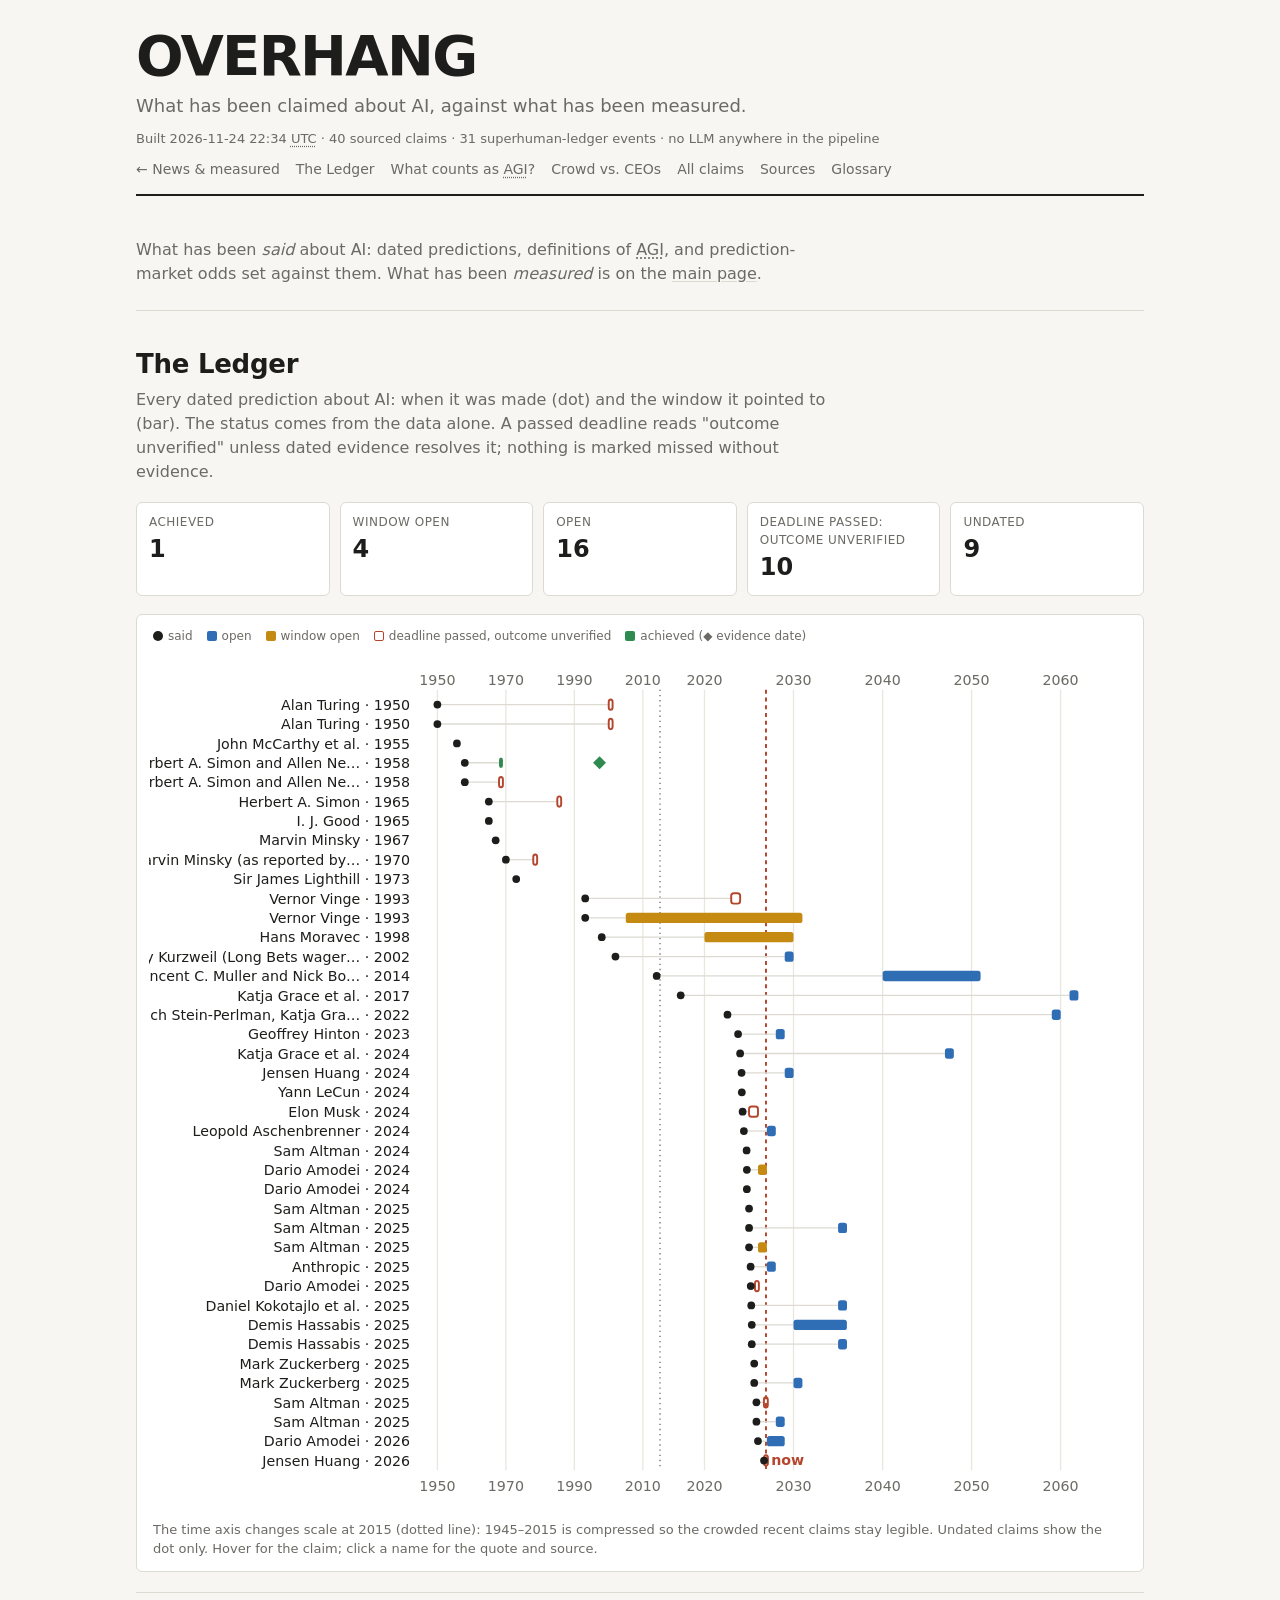
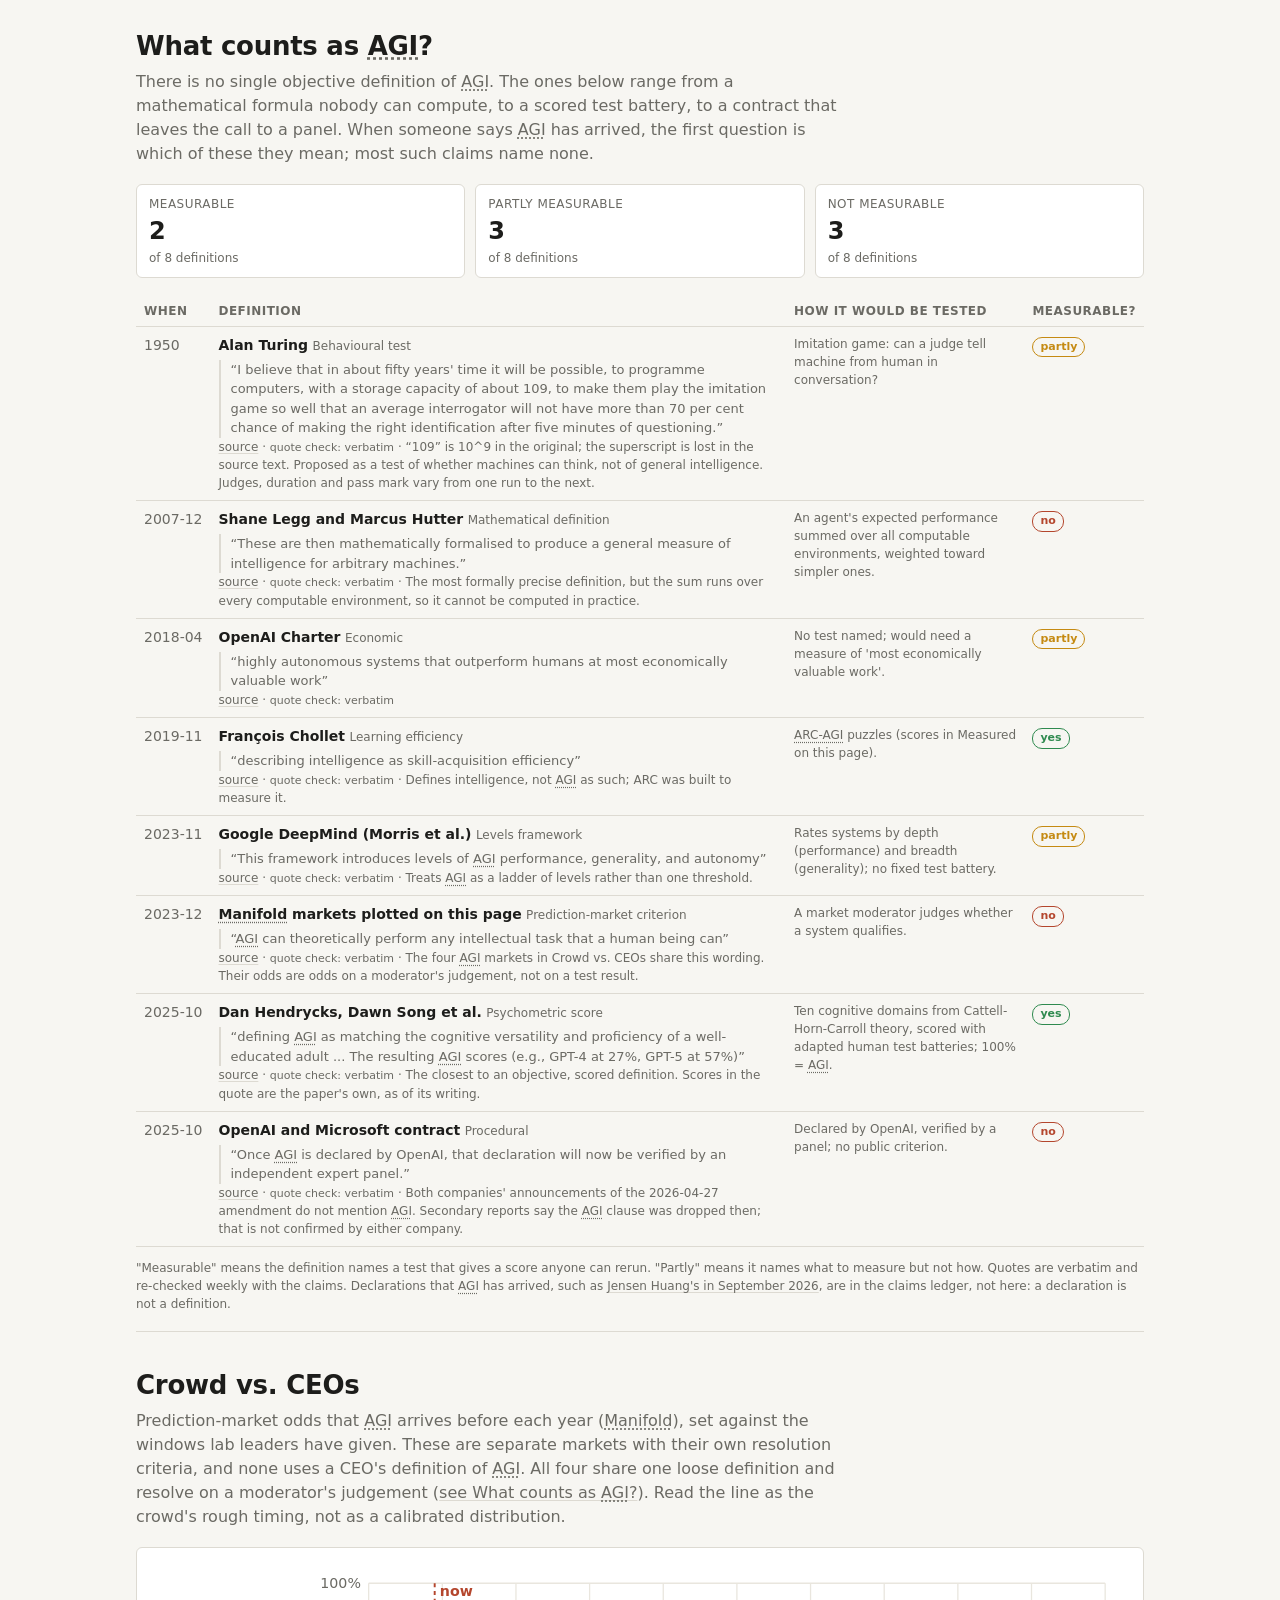
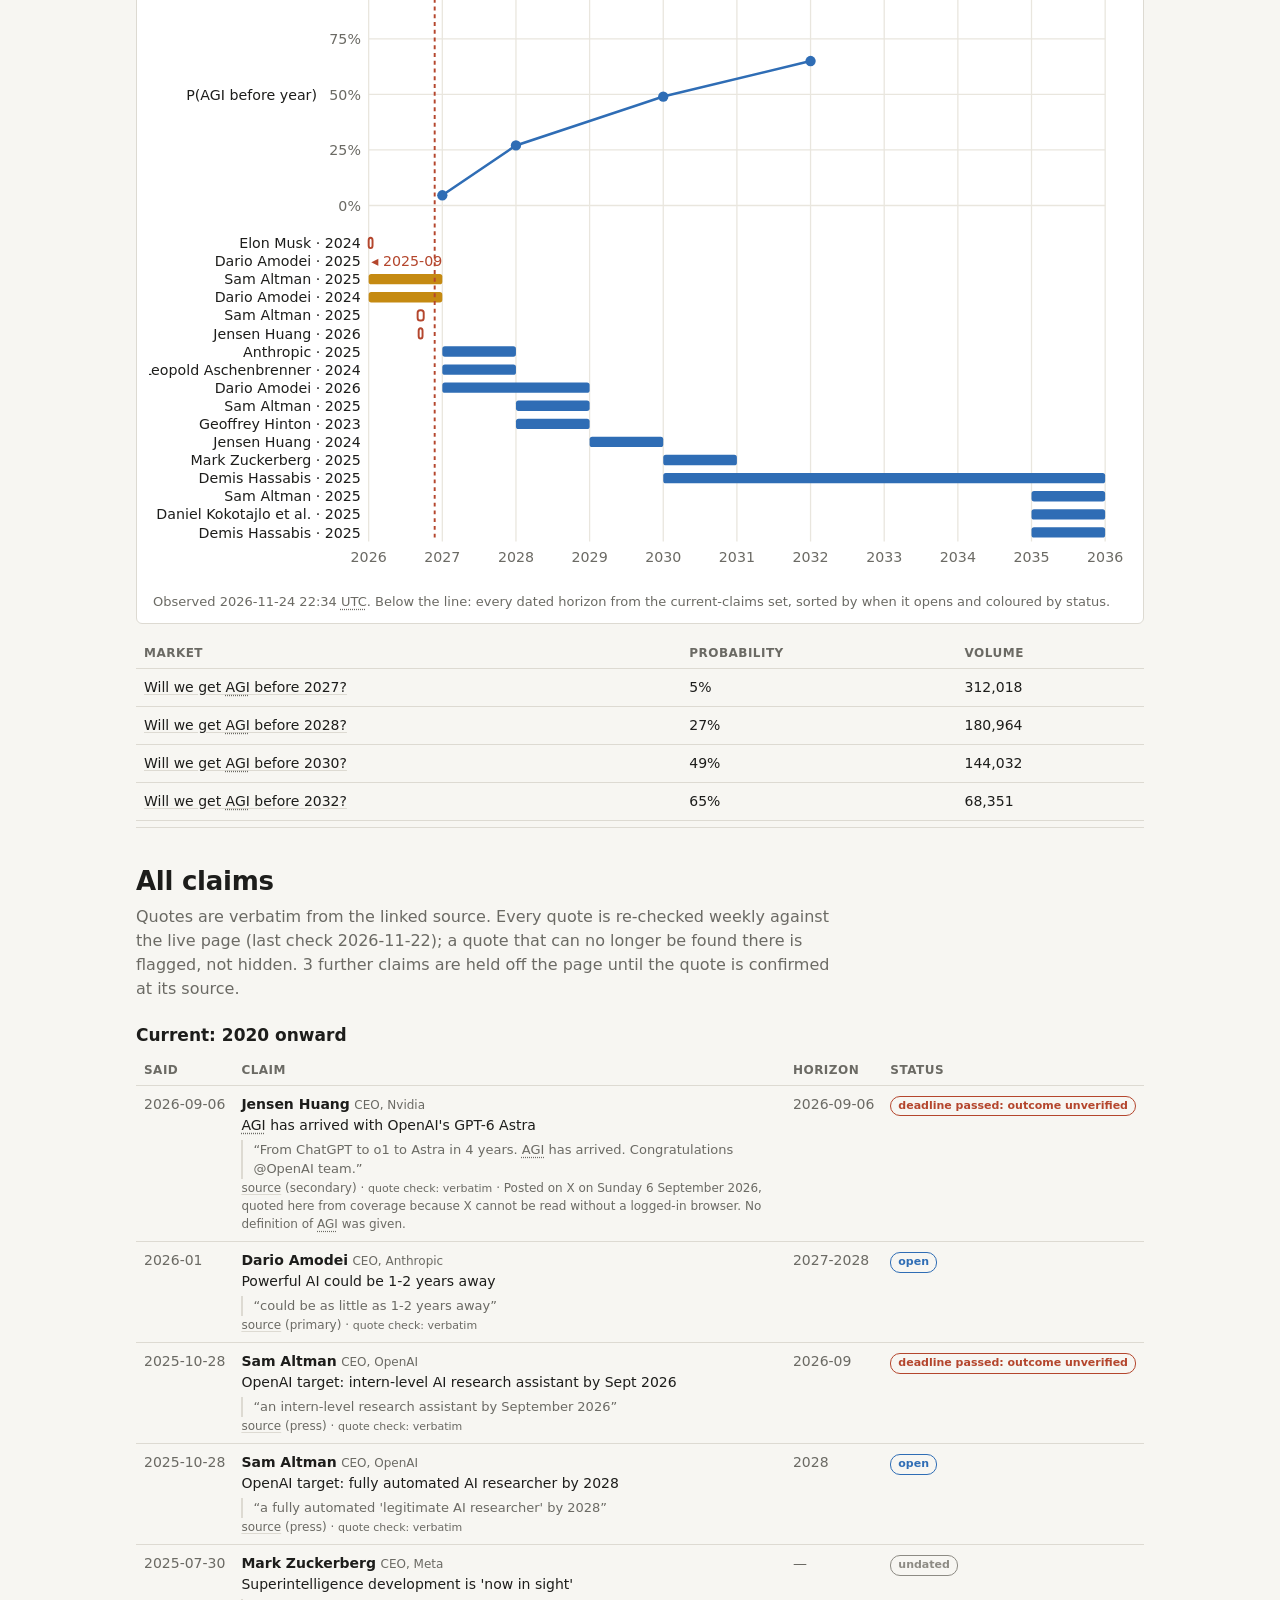
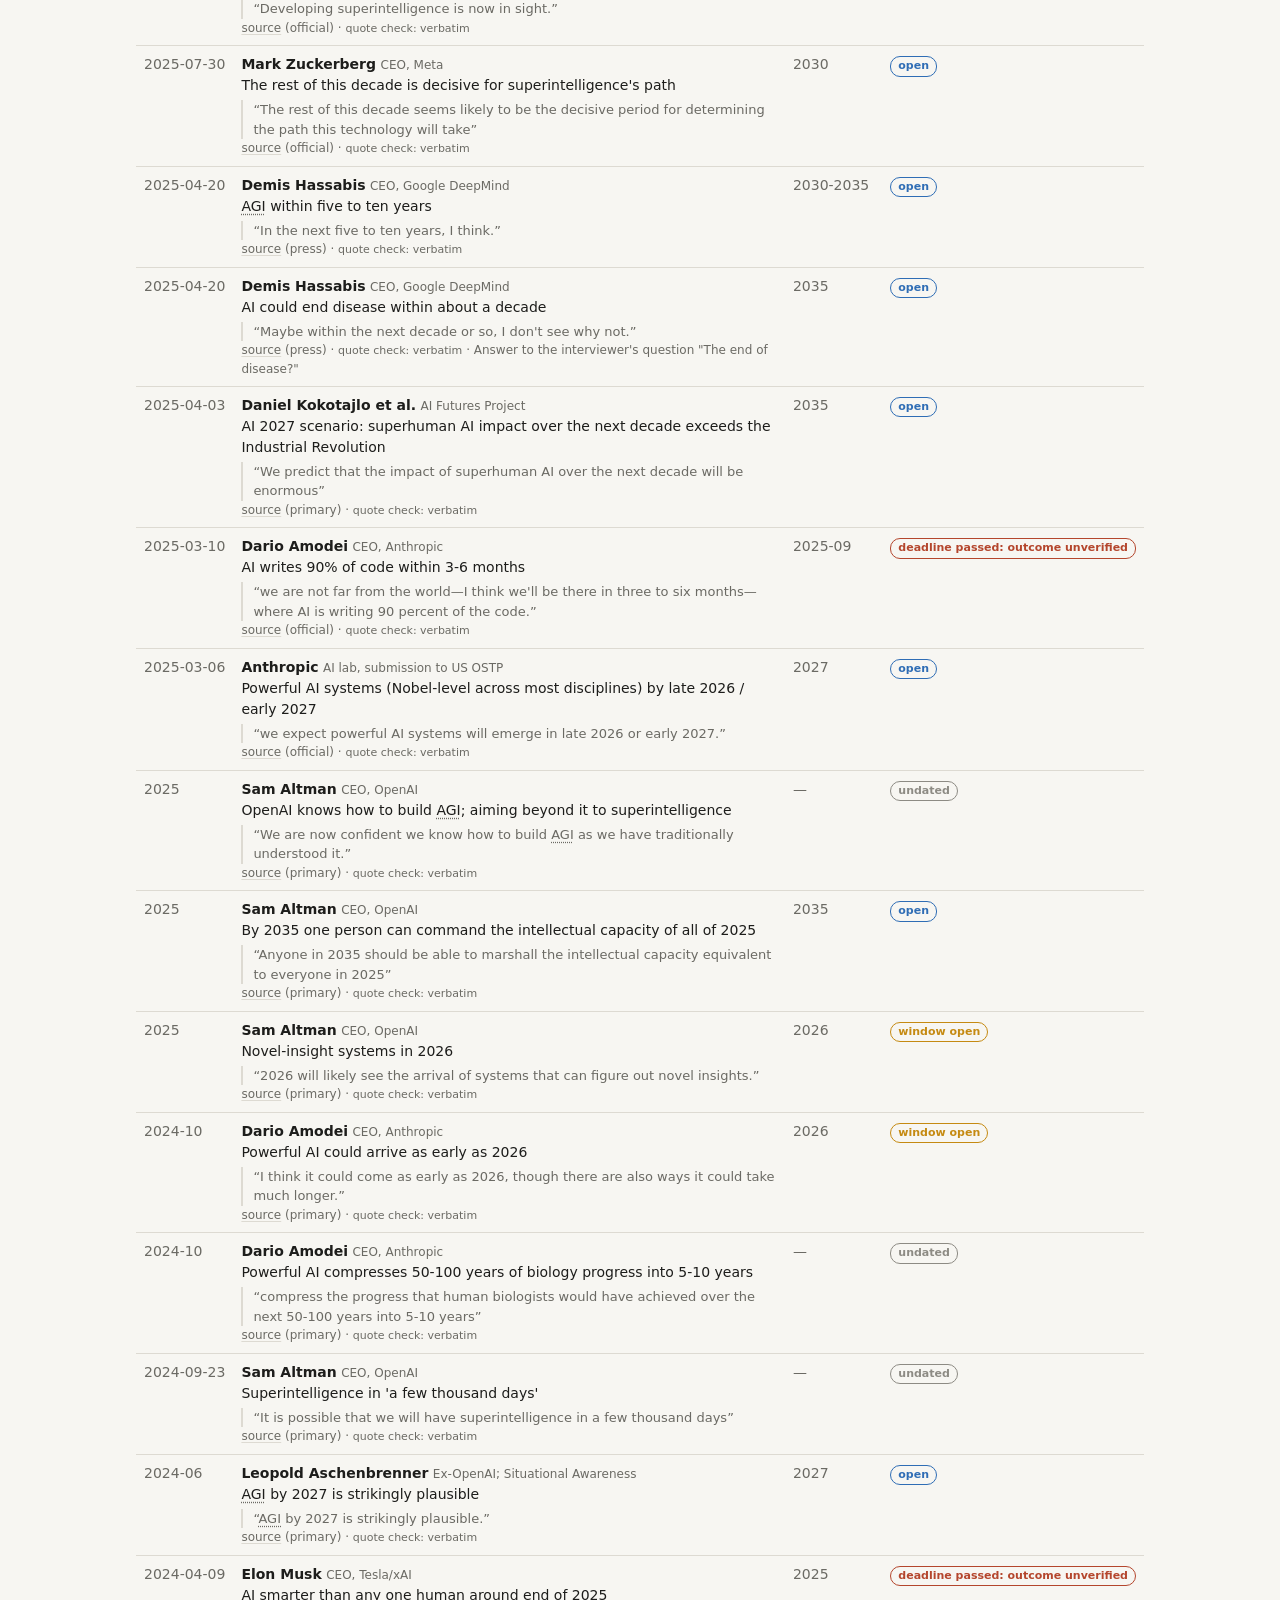
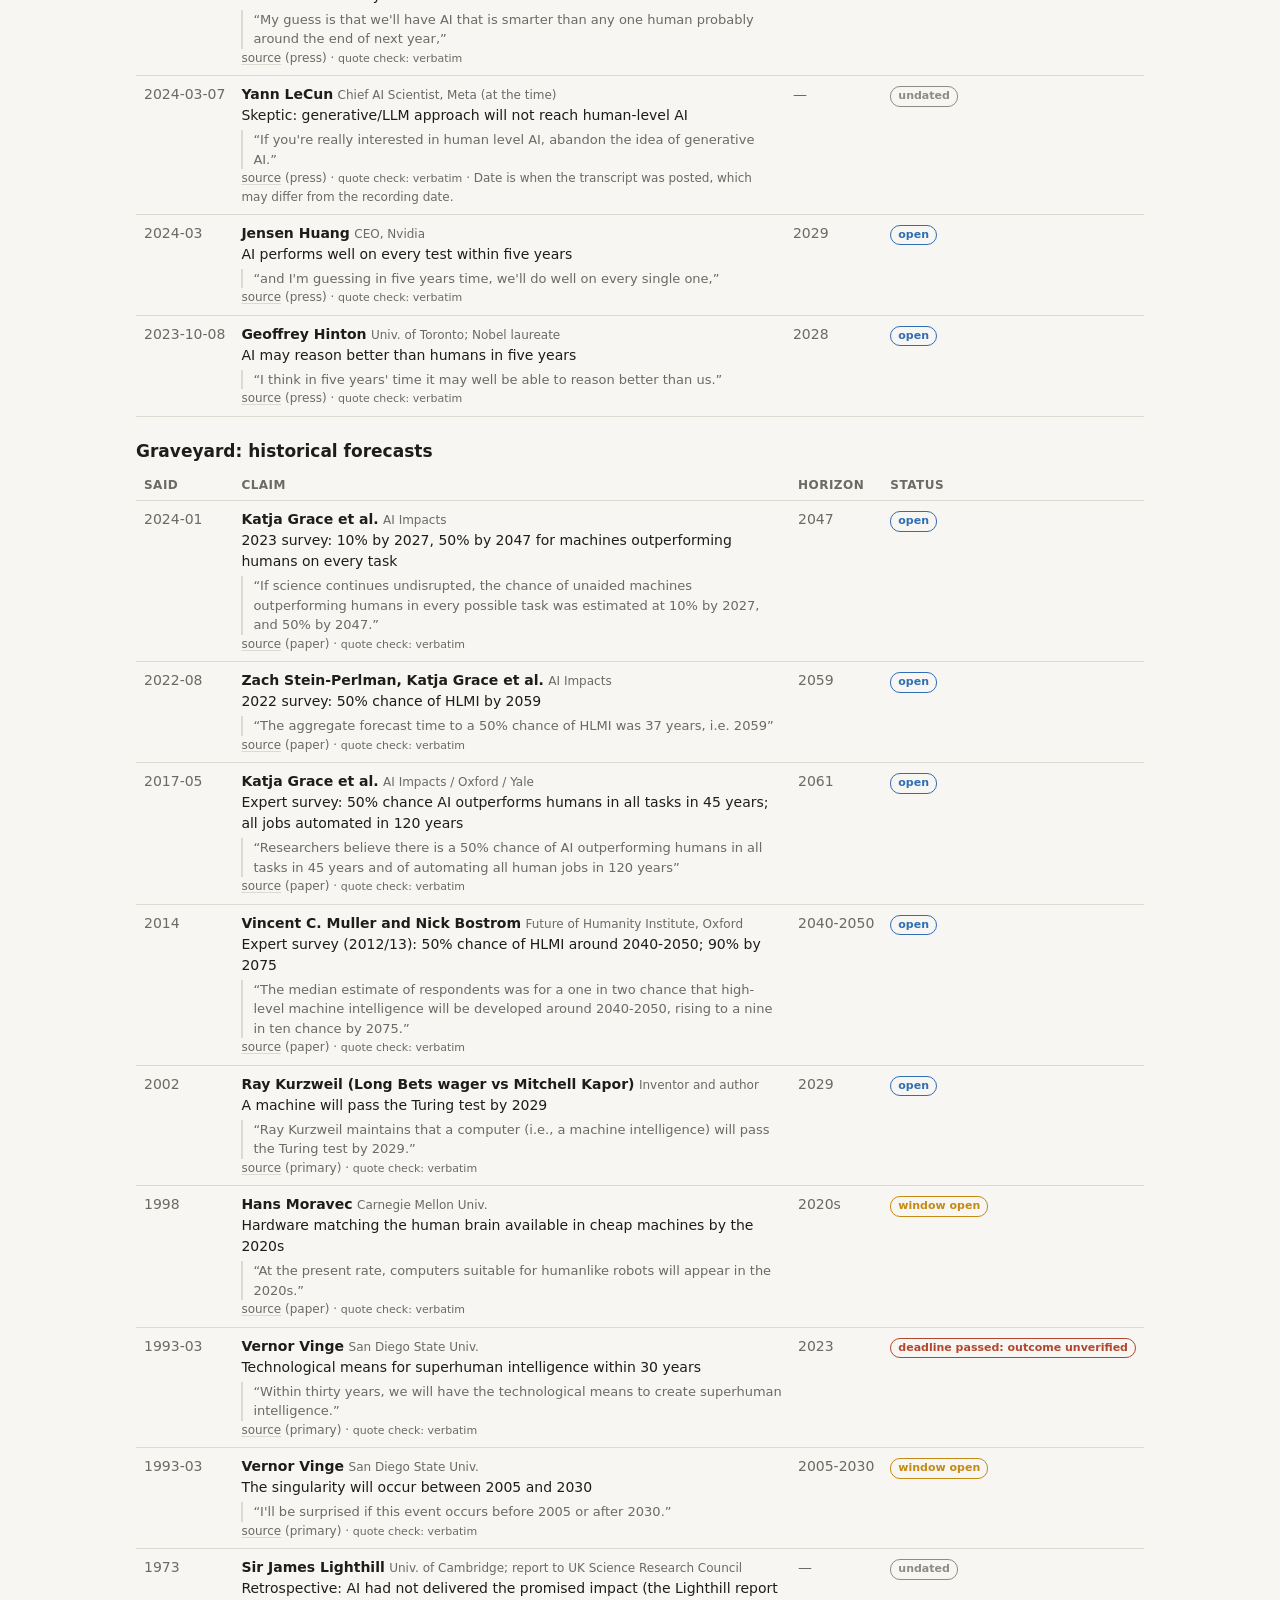
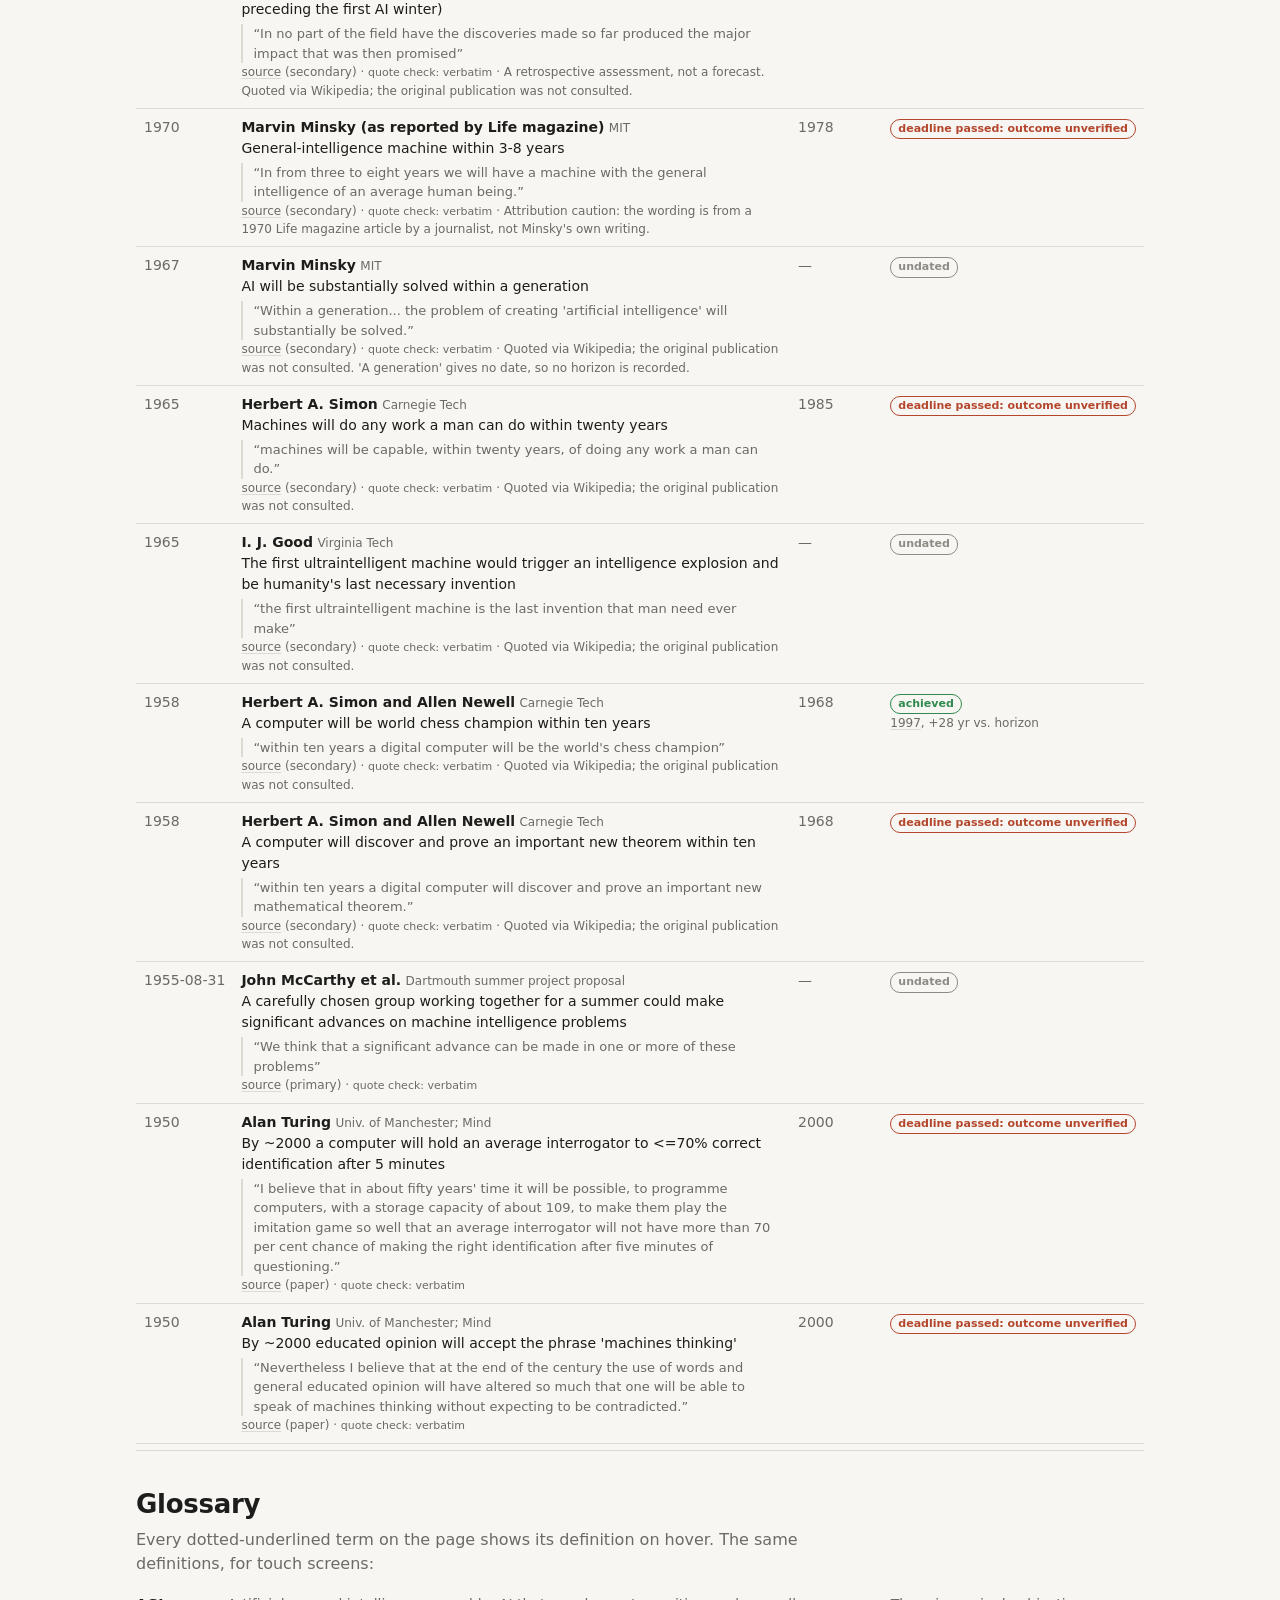
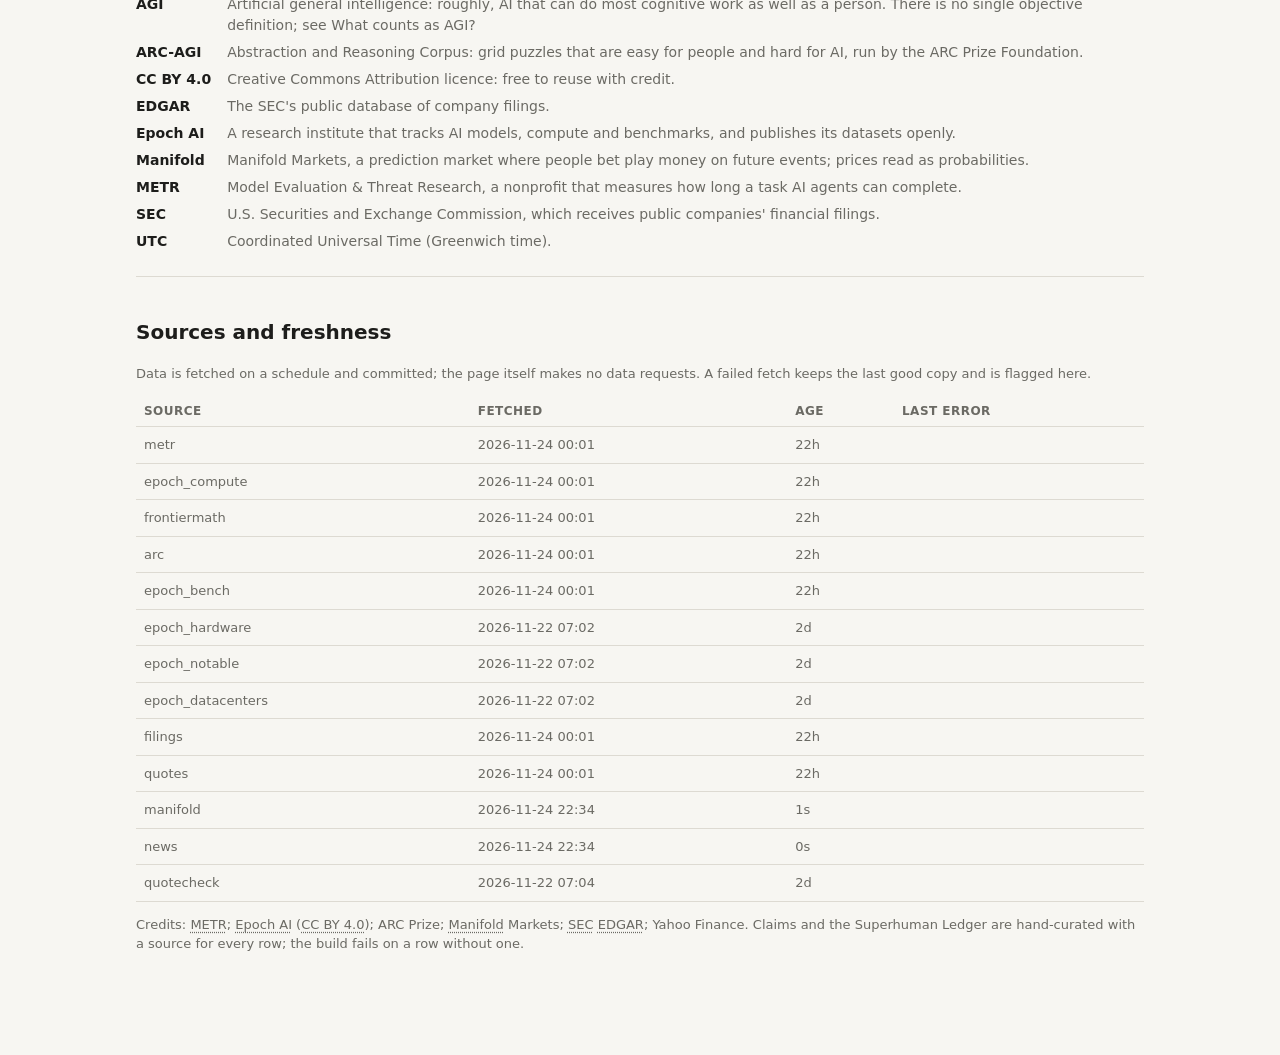
==== docs/claims.html @ e4c74be1 "chore: refresh 2026-11-24 22:34 UTC" ====
<!doctype html>
<html lang="en">
<head>
<meta charset="utf-8">
<meta name="viewport" content="width=device-width, initial-scale=1">
<title>OVERHANG — claims</title>
<link rel="icon" href="data:image/svg+xml,%3Csvg xmlns=%22http://www.w3.org/2000/svg%22 viewBox=%220 0 16 16%22%3E%3Crect width=%2216%22 height=%2216%22 rx=%223%22 fill=%22%23b4462d%22/%3E%3Cpath d=%22M3 12 L8 4 L13 12%22 stroke=%22white%22 stroke-width=%222%22 fill=%22none%22/%3E%3C/svg%3E">
<meta name="description" content="What has been claimed about AI, against what has been measured. Refreshed on a schedule.">
<style>:root {
  --bg: #f7f6f2;
  --panel: #ffffff;
  --ink: #1d1d1b;
  --muted: #6b6a64;
  --rule: #dddad2;
  --grid: #e9e6de;
  --accent: #b4462d;
  --s0: #2f6db5;
  --s1: #b4462d;
  --achieved: #2f8a4f;
  --open: #2f6db5;
  --window: #c58a12;
  --passed: #b4462d;
  --undated: #8d8b84;
  --contested: #8a5cb5;
  --stale: #b4462d;
}
@media (prefers-color-scheme: dark) {
  :root:not([data-theme="light"]) {
    --bg: #131416;
    --panel: #1b1c1f;
    --ink: #e8e6df;
    --muted: #9b998f;
    --rule: #2e2f33;
    --grid: #26272b;
    --accent: #e0775c;
    --s0: #6fa3e0;
    --s1: #e0775c;
    --achieved: #5cbf7e;
    --open: #6fa3e0;
    --window: #e0b04a;
    --passed: #e0775c;
    --undated: #85837b;
    --contested: #b48ae0;
    --stale: #e0775c;
  }
}
:root[data-theme="dark"] {
  --bg: #131416; --panel: #1b1c1f; --ink: #e8e6df; --muted: #9b998f; --rule: #2e2f33;
  --grid: #26272b; --accent: #e0775c; --s0: #6fa3e0; --s1: #e0775c; --achieved: #5cbf7e;
  --open: #6fa3e0; --window: #e0b04a; --passed: #e0775c; --undated: #85837b;
  --contested: #b48ae0; --stale: #e0775c;
}

* { box-sizing: border-box; }
html { -webkit-text-size-adjust: 100%; }
body {
  margin: 0; background: var(--bg); color: var(--ink);
  font: 16px/1.5 "Inter", system-ui, -apple-system, "Segoe UI", sans-serif;
}
a { color: inherit; text-decoration-color: var(--rule); text-underline-offset: 2px; }
a:hover { text-decoration-color: var(--accent); }
main { max-width: 1040px; margin: 0 auto; padding: 0 16px 64px; }

header.mast { border-bottom: 2px solid var(--ink); padding: 28px 0 14px; margin-bottom: 8px; }
.mast h1 { font: 800 clamp(34px, 7vw, 56px)/1 "Inter", system-ui, sans-serif; letter-spacing: -0.03em; margin: 0; }
.mast .dek { font-size: 18px; color: var(--muted); margin: 8px 0 0; max-width: 60ch; }
.mast .meta { font-size: 13px; color: var(--muted); margin-top: 10px; }

nav.toc { display: flex; flex-wrap: wrap; gap: 4px 16px; font-size: 14px; padding: 10px 0 0; }
nav.toc a { text-decoration: none; color: var(--muted); }
nav.toc a:hover { color: var(--ink); }

section { padding: 34px 0 6px; border-bottom: 1px solid var(--rule); }
section h2 { font-size: 26px; letter-spacing: -0.01em; margin: 0 0 4px; }
section .lede { color: var(--muted); margin: 0 0 18px; max-width: 70ch; }
h3 { font-size: 17px; margin: 22px 0 6px; }

.tiles { display: grid; grid-template-columns: repeat(auto-fit, minmax(170px, 1fr)); gap: 10px; margin: 12px 0 18px; }
.tile { background: var(--panel); border: 1px solid var(--rule); border-radius: 6px; padding: 10px 12px; }
.tile .k { font-size: 12px; color: var(--muted); text-transform: uppercase; letter-spacing: 0.04em; }
.tile .v { font-size: 24px; font-weight: 700; font-variant-numeric: tabular-nums; }
.tile .s { font-size: 12px; color: var(--muted); overflow-wrap: anywhere; }

.panel { background: var(--panel); border: 1px solid var(--rule); border-radius: 6px; padding: 12px 12px 6px; margin: 10px 0 14px; }
.panel .cap { font-size: 13px; color: var(--muted); margin: 6px 4px 6px; }
.chart { width: 100%; height: auto; display: block; }
.chart text { font-family: inherit; }
.chart .grid, .chart .lane { stroke: var(--grid); stroke-width: 1; }
.chart .tick { fill: var(--muted); font-size: 11px; }
.chart .row-label { fill: var(--ink); font-size: 11px; }
.chart .axis-break { stroke: var(--muted); stroke-width: 1; stroke-dasharray: 1 3; }
.chart .now { stroke: var(--accent); stroke-width: 1.5; stroke-dasharray: 3 3; }
.chart .now-label { fill: var(--accent); font-size: 11px; font-weight: 600; }
.chart .pt { fill: var(--muted); opacity: 0.45; }
.chart .pt-front { fill: var(--s0); }
.chart .fit { stroke: var(--s0); stroke-width: 2; }
.chart .projection { stroke: var(--s0); stroke-width: 2; stroke-dasharray: 6 4; opacity: 0.8; }
.chart .threshold { stroke: var(--muted); stroke-width: 1; stroke-dasharray: 2 3; }
.chart .threshold-label { fill: var(--muted); font-size: 11px; }
.chart .step { fill: none; stroke-width: 2; }
.chart .step.s0, .chart .series-label.s0 { stroke: var(--s0); }
.chart .step.s1, .chart .series-label.s1 { stroke: var(--s1); }
.chart .series-label { font-size: 11px; stroke: none !important; }
.chart .series-label.s0 { fill: var(--s0); }
.chart .series-label.s1 { fill: var(--s1); }
.chart .pt.s0 { fill: var(--s0); }
.chart .pt.s1 { fill: var(--s1); }
.chart .crowd { fill: none; stroke: var(--s0); stroke-width: 2; }
.chart .said { fill: var(--ink); }
.chart .said-link { stroke: var(--rule); stroke-width: 1; }
.chart .window.st-achieved, .chart .evidence { fill: var(--achieved); }
.chart .window.st-open { fill: var(--open); }
.chart .window.st-window { fill: var(--window); }
.chart .window.st-passed { fill: none; stroke: var(--passed); stroke-width: 1.5; }
.chart .window.st-undated { fill: var(--undated); }
.chart .st-passed-text { fill: var(--passed); }
.chart .st-achieved-text { fill: var(--achieved); }
.chart .sh { stroke-width: 2; }
.chart .sh.lv-exceeded { fill: var(--achieved); stroke: var(--achieved); }
.chart .sh.lv-matched { fill: var(--open); stroke: var(--open); }
.chart .sh.lv-expert { fill: var(--window); stroke: var(--window); }
.chart .sh.lv-contested { fill: var(--contested); stroke: var(--contested); }
.chart .sh.low { fill: var(--panel); }

/* Categorical slots: dataviz reference palette, validated for CVD in light and dark.
   c0 = any entity without a slot, named in its label or tooltip. */
:root { --c0: #9a988f; --c1: #2a78d6; --c2: #eb6834; --c3: #1baf7a; --c4: #eda100; --c5: #e87ba4; --c6: #008300; --c7: #6250d6; }
@media (prefers-color-scheme: dark) {
  :root:not([data-theme="light"]) { --c0: #6f6d66; --c1: #3987e5; --c2: #d95926; --c3: #199e70; --c4: #c98500; --c5: #d55181; --c6: #008300; --c7: #9085e9; }
}
:root[data-theme="dark"] { --c0: #6f6d66; --c1: #3987e5; --c2: #d95926; --c3: #199e70; --c4: #c98500; --c5: #d55181; --c6: #008300; --c7: #9085e9; }
.chart .c0, .legend .c0 { fill: var(--c0); background: var(--c0); stroke: var(--c0); }
.chart .c1, .legend .c1 { fill: var(--c1); background: var(--c1); stroke: var(--c1); }
.chart .c2, .legend .c2 { fill: var(--c2); background: var(--c2); stroke: var(--c2); }
.chart .c3, .legend .c3 { fill: var(--c3); background: var(--c3); stroke: var(--c3); }
.chart .c4, .legend .c4 { fill: var(--c4); background: var(--c4); stroke: var(--c4); }
.chart .c5, .legend .c5 { fill: var(--c5); background: var(--c5); stroke: var(--c5); }
.chart .c6, .legend .c6 { fill: var(--c6); background: var(--c6); stroke: var(--c6); }
.chart .c7, .legend .c7 { fill: var(--c7); background: var(--c7); stroke: var(--c7); }
.chart .spell { stroke: none; }
.chart .spell-label { fill: #fff; font-size: 11px; font-weight: 600; pointer-events: none; }
.chart .bar { fill: var(--s0); }
.chart path.line { fill: none; stroke-width: 2; }
.chart .hit { fill: transparent; }
.chart .hit:hover { fill: var(--ink); opacity: 0.5; }
.chart .cat { stroke: var(--panel); stroke-width: 1.5; }
.chart .end-label { fill: var(--ink); font-size: 11px; }
.chart .end-label .swatch { stroke: none; }

.legend { display: flex; flex-wrap: wrap; gap: 4px 14px; font-size: 12px; color: var(--muted); margin: 0 4px 6px; }
.legend i { display: inline-block; width: 10px; height: 10px; border-radius: 2px; margin-right: 5px; vertical-align: -1px; }
.legend .passed { border: 1.5px solid var(--passed); }

.tbl-wrap { overflow-x: auto; }
table { width: 100%; border-collapse: collapse; font-size: 14px; }
th { text-align: left; font-size: 12px; color: var(--muted); font-weight: 600; text-transform: uppercase; letter-spacing: 0.04em; border-bottom: 1px solid var(--rule); padding: 6px 8px; }
td { border-bottom: 1px solid var(--rule); padding: 8px; vertical-align: top; }
tr:target td { background: color-mix(in srgb, var(--accent) 12%, transparent); }
td.when { white-space: nowrap; font-variant-numeric: tabular-nums; color: var(--muted); }
blockquote { margin: 4px 0 0; padding-left: 10px; border-left: 2px solid var(--rule); color: var(--muted); font-size: 13px; }
.badge { display: inline-block; font-size: 11px; font-weight: 600; padding: 1px 7px; border-radius: 10px; white-space: nowrap; border: 1px solid currentColor; }
.badge.achieved { color: var(--achieved); }
.badge.open { color: var(--open); }
.badge.window_open { color: var(--window); }
.badge.passed_unverified { color: var(--passed); }
.badge.undated { color: var(--undated); }
.badge.contested { color: var(--contested); }
.qc { font-size: 11px; color: var(--muted); }
.qc.bad { color: var(--stale); font-weight: 600; }
.note { font-size: 12px; color: var(--muted); }

abbr.term { text-decoration: underline dotted var(--muted); text-underline-offset: 3px; cursor: help; }
dl.glossary { display: grid; grid-template-columns: max-content 1fr; gap: 6px 16px; margin: 0 0 18px; font-size: 14px; }
dl.glossary dt { font-weight: 600; }
dl.glossary dd { margin: 0; color: var(--muted); }
@media (max-width: 640px) { dl.glossary { grid-template-columns: 1fr; } dl.glossary dd { margin-bottom: 6px; } }

footer { padding: 24px 0; font-size: 13px; color: var(--muted); }
footer table { font-size: 13px; }
.stale { color: var(--stale); font-weight: 600; }

@media (max-width: 640px) {
  td, th { padding: 6px 4px; }
  .hide-sm { display: none; }
}

/* Phones: charts keep a legible minimum width and scroll sideways inside their panel. */
@media (max-width: 640px) {
  .panel { overflow-x: auto; }
  .panel .chart { min-width: 620px; }
  .tiles { grid-template-columns: repeat(2, minmax(0, 1fr)); }
  .tile .v { font-size: 20px; }
}

/* History: winters are shaded spans; milestones are ink dots. */
.chart .winter { fill: var(--ink); opacity: 0.07; }
.chart .winter-label { fill: var(--muted); font-size: 11px; }
.chart .ms { fill: var(--ink); stroke: var(--panel); stroke-width: 1.5; }
.chart .ms-first { fill: var(--panel); stroke: var(--ink); stroke-width: 2; }

/* Front page: countdown to the next dated milestone, and recent news. */
section.next { padding-top: 26px; }
.next-k { font-size: 12px; color: var(--muted); text-transform: uppercase; letter-spacing: 0.06em; }
.next-title { font-size: 22px; font-weight: 700; margin: 4px 0 2px; }
.clock { font-size: 44px; font-weight: 300; font-variant-numeric: tabular-nums; color: var(--accent); margin: 2px 0 6px; }
.clock b { font-weight: 700; }
ol.after { list-style: none; padding: 0; margin: 14px 0 6px; font-size: 14px; }
ol.after li { padding: 3px 0; border-top: 1px dotted var(--rule); }
ol.after .when { color: var(--muted); font-variant-numeric: tabular-nums; margin-right: 8px; }
.news-cols { display: grid; grid-template-columns: repeat(auto-fit, minmax(300px, 1fr)); gap: 28px; }
.news-col h3 { margin: 0 0 8px; }
ul.news { list-style: none; padding: 0; margin: 0; }
ul.news li { padding: 7px 0; border-top: 1px solid var(--rule); line-height: 1.35; }
nav.toc a.toc-claims { color: var(--accent); font-weight: 600; }
</style>
<link rel="stylesheet" href="https://gcicc.github.io/suite/network.css">
<script src="https://gcicc.github.io/suite/network.js" data-section="overhang" data-built="2026-11-24 22:34 UTC" data-next="every 6h" defer></script>
</head>
<body>
<main>
<header class="mast">
  <h1><a href="index.html" style="color:inherit;text-decoration:none">OVERHANG</a></h1>
  <p class="dek">What has been claimed about AI, against what has been measured.</p>
  <div class="meta">Built 2026-11-24 22:34 <abbr class="term" title="Coordinated Universal Time (Greenwich time).">UTC</abbr> · 40 sourced claims · 31 superhuman-ledger events · no LLM anywhere in the pipeline</div>
  <nav class="toc">
    <a href="index.html">← News &amp; measured</a>
    <a href="#ledger">The Ledger</a>
    <a href="#agi">What counts as <abbr class="term" title="Artificial general intelligence: roughly, AI that can do most cognitive work as well as a person. There is no single objective definition; see What counts as AGI?">AGI</abbr>?</a>
    <a href="#crowd">Crowd vs. CEOs</a>
    <a href="#claims">All claims</a>
    <a href="#sources">Sources</a>
    <a href="#glossary">Glossary</a>
  </nav>
</header>

<section id="claims-intro">
  <p class="lede">What has been <em>said</em> about AI: dated predictions, definitions of <abbr class="term" title="Artificial general intelligence: roughly, AI that can do most cognitive work as well as a person. There is no single objective definition; see What counts as AGI?">AGI</abbr>, and prediction-market odds set against them. What has been <em>measured</em> is on the <a href="index.html#measured">main page</a>.</p>
</section>

<section id="ledger">
  <h2>The Ledger</h2>
  <p class="lede">Every dated prediction about AI: when it was made (dot) and the window it pointed to (bar). The status comes from the data alone. A passed deadline reads "outcome unverified" unless dated evidence resolves it; nothing is marked missed without evidence.</p>
  <div class="tiles">
    <div class="tile"><div class="k">achieved</div><div class="v">1</div></div>
    <div class="tile"><div class="k">window open</div><div class="v">4</div></div>
    <div class="tile"><div class="k">open</div><div class="v">16</div></div>
    <div class="tile"><div class="k">deadline passed: outcome unverified</div><div class="v">10</div></div>
    <div class="tile"><div class="k">undated</div><div class="v">9</div></div>
  </div>
  <div class="panel">
    <div class="legend">
      <span><i style="background:var(--ink);border-radius:50%"></i>said</span>
      <span><i style="background:var(--open)"></i>open</span>
      <span><i style="background:var(--window)"></i>window open</span>
      <span><i class="passed"></i>deadline passed, outcome unverified</span>
      <span><i style="background:var(--achieved)"></i>achieved (◆ evidence date)</span>
    </div>
    <svg class="chart" viewBox="0 0 760 668" role="img" aria-label="Claims: when said and horizon" preserveAspectRatio="xMidYMid meet"><line class="grid" x1="223.2" x2="223.2" y1="30" y2="634"/><text class="tick" x="223.2" y="650" text-anchor="middle">1950</text><text class="tick" x="223.2" y="26" text-anchor="middle">1950</text><line class="grid" x1="276.2" x2="276.2" y1="30" y2="634"/><text class="tick" x="276.2" y="650" text-anchor="middle">1970</text><text class="tick" x="276.2" y="26" text-anchor="middle">1970</text><line class="grid" x1="329.2" x2="329.2" y1="30" y2="634"/><text class="tick" x="329.2" y="650" text-anchor="middle">1990</text><text class="tick" x="329.2" y="26" text-anchor="middle">1990</text><line class="grid" x1="382.2" x2="382.2" y1="30" y2="634"/><text class="tick" x="382.2" y="650" text-anchor="middle">2010</text><text class="tick" x="382.2" y="26" text-anchor="middle">2010</text><line class="grid" x1="429.9" x2="429.9" y1="30" y2="634"/><text class="tick" x="429.9" y="650" text-anchor="middle">2020</text><text class="tick" x="429.9" y="26" text-anchor="middle">2020</text><line class="grid" x1="498.8" x2="498.8" y1="30" y2="634"/><text class="tick" x="498.8" y="650" text-anchor="middle">2030</text><text class="tick" x="498.8" y="26" text-anchor="middle">2030</text><line class="grid" x1="567.8" x2="567.8" y1="30" y2="634"/><text class="tick" x="567.8" y="650" text-anchor="middle">2040</text><text class="tick" x="567.8" y="26" text-anchor="middle">2040</text><line class="grid" x1="636.6" x2="636.6" y1="30" y2="634"/><text class="tick" x="636.6" y="650" text-anchor="middle">2050</text><text class="tick" x="636.6" y="26" text-anchor="middle">2050</text><line class="grid" x1="705.5" x2="705.5" y1="30" y2="634"/><text class="tick" x="705.5" y="650" text-anchor="middle">2060</text><text class="tick" x="705.5" y="26" text-anchor="middle">2060</text><line class="axis-break" x1="395.5" x2="395.5" y1="30" y2="634"/><line class="now" x1="477.5" x2="477.5" y1="30" y2="634"/><text class="now-label" x="481.5" y="630">now</text><a href="#gr02"><text class="row-label" x="202" y="45.5" text-anchor="end">Alan Turing · 1950</text></a><line class="said-link" x1="223.2" x2="355.8" y1="41.5" y2="41.5"/><rect class="window st-passed" x="355.8" y="37.5" width="3.0" height="8" rx="2"><title>Alan Turing (1950): By ~2000 a computer will hold an average interrogator to &lt;=70% correct identification after 5 minutes — deadline passed: outcome unverified</title></rect><circle class="said" cx="223.2" cy="41.5" r="3"><title>Alan Turing (1950): By ~2000 a computer will hold an average interrogator to &lt;=70% correct identification after 5 minutes — deadline passed: outcome unverified</title></circle><a href="#gr03"><text class="row-label" x="202" y="60.5" text-anchor="end">Alan Turing · 1950</text></a><line class="said-link" x1="223.2" x2="355.8" y1="56.5" y2="56.5"/><rect class="window st-passed" x="355.8" y="52.5" width="3.0" height="8" rx="2"><title>Alan Turing (1950): By ~2000 educated opinion will accept the phrase &#x27;machines thinking&#x27; — deadline passed: outcome unverified</title></rect><circle class="said" cx="223.2" cy="56.5" r="3"><title>Alan Turing (1950): By ~2000 educated opinion will accept the phrase &#x27;machines thinking&#x27; — deadline passed: outcome unverified</title></circle><a href="#gr01"><text class="row-label" x="202" y="75.5" text-anchor="end">John McCarthy et al. · 1955</text></a><circle class="said" cx="238.3" cy="71.5" r="3"><title>John McCarthy et al. (1955-08-31): A carefully chosen group working together for a summer could make significant advances on machine intelligence problems — undated</title></circle><a href="#gr04"><text class="row-label" x="202" y="90.5" text-anchor="end">Herbert A. Simon and Allen Ne… · 1958</text></a><line class="said-link" x1="244.4" x2="270.9" y1="86.5" y2="86.5"/><rect class="window st-achieved" x="270.9" y="82.5" width="3.0" height="8" rx="2"><title>Herbert A. Simon and Allen Newell (1958): A computer will be world chess champion within ten years — achieved</title></rect><circle class="said" cx="244.4" cy="86.5" r="3"><title>Herbert A. Simon and Allen Newell (1958): A computer will be world chess champion within ten years — achieved</title></circle><path class="evidence" d="M348.7,81.5 l5,5 l-5,5 l-5,-5 z"><title>Defeated reigning world chess champion in a standard-time match (1997-05-01)</title></path><a href="#gr05"><text class="row-label" x="202" y="105.5" text-anchor="end">Herbert A. Simon and Allen Ne… · 1958</text></a><line class="said-link" x1="244.4" x2="270.9" y1="101.5" y2="101.5"/><rect class="window st-passed" x="270.9" y="97.5" width="3.0" height="8" rx="2"><title>Herbert A. Simon and Allen Newell (1958): A computer will discover and prove an important new theorem within ten years — deadline passed: outcome unverified</title></rect><circle class="said" cx="244.4" cy="101.5" r="3"><title>Herbert A. Simon and Allen Newell (1958): A computer will discover and prove an important new theorem within ten years — deadline passed: outcome unverified</title></circle><a href="#gr06"><text class="row-label" x="202" y="120.5" text-anchor="end">Herbert A. Simon · 1965</text></a><line class="said-link" x1="263.0" x2="316.0" y1="116.5" y2="116.5"/><rect class="window st-passed" x="316.0" y="112.5" width="3.0" height="8" rx="2"><title>Herbert A. Simon (1965): Machines will do any work a man can do within twenty years — deadline passed: outcome unverified</title></rect><circle class="said" cx="263.0" cy="116.5" r="3"><title>Herbert A. Simon (1965): Machines will do any work a man can do within twenty years — deadline passed: outcome unverified</title></circle><a href="#gr09"><text class="row-label" x="202" y="135.5" text-anchor="end">I. J. Good · 1965</text></a><circle class="said" cx="263.0" cy="131.5" r="3"><title>I. J. Good (1965): The first ultraintelligent machine would trigger an intelligence explosion and be humanity&#x27;s last necessary invention — undated</title></circle><a href="#gr07"><text class="row-label" x="202" y="150.5" text-anchor="end">Marvin Minsky · 1967</text></a><circle class="said" cx="268.3" cy="146.5" r="3"><title>Marvin Minsky (1967): AI will be substantially solved within a generation — undated</title></circle><a href="#gr08"><text class="row-label" x="202" y="165.5" text-anchor="end">Marvin Minsky (as reported by… · 1970</text></a><line class="said-link" x1="276.2" x2="297.4" y1="161.5" y2="161.5"/><rect class="window st-passed" x="297.4" y="157.5" width="3.0" height="8" rx="2"><title>Marvin Minsky (as reported by Life magazine) (1970): General-intelligence machine within 3-8 years — deadline passed: outcome unverified</title></rect><circle class="said" cx="276.2" cy="161.5" r="3"><title>Marvin Minsky (as reported by Life magazine) (1970): General-intelligence machine within 3-8 years — deadline passed: outcome unverified</title></circle><a href="#gr10"><text class="row-label" x="202" y="180.5" text-anchor="end">Sir James Lighthill · 1973</text></a><circle class="said" cx="284.2" cy="176.5" r="3"><title>Sir James Lighthill (1973): Retrospective: AI had not delivered the promised impact (the Lighthill report preceding the first AI winter) — undated</title></circle><a href="#gr12"><text class="row-label" x="202" y="195.5" text-anchor="end">Vernor Vinge · 1993</text></a><line class="said-link" x1="337.6" x2="450.6" y1="191.5" y2="191.5"/><rect class="window st-passed" x="450.6" y="187.5" width="6.9" height="8" rx="2"><title>Vernor Vinge (1993-03): Technological means for superhuman intelligence within 30 years — deadline passed: outcome unverified</title></rect><circle class="said" cx="337.6" cy="191.5" r="3"><title>Vernor Vinge (1993-03): Technological means for superhuman intelligence within 30 years — deadline passed: outcome unverified</title></circle><a href="#gr13"><text class="row-label" x="202" y="210.5" text-anchor="end">Vernor Vinge · 1993</text></a><line class="said-link" x1="337.6" x2="369.0" y1="206.5" y2="206.5"/><rect class="window st-window" x="369.0" y="202.5" width="136.7" height="8" rx="2"><title>Vernor Vinge (1993-03): The singularity will occur between 2005 and 2030 — window open</title></rect><circle class="said" cx="337.6" cy="206.5" r="3"><title>Vernor Vinge (1993-03): The singularity will occur between 2005 and 2030 — window open</title></circle><a href="#gr11"><text class="row-label" x="202" y="225.5" text-anchor="end">Hans Moravec · 1998</text></a><line class="said-link" x1="350.4" x2="429.9" y1="221.5" y2="221.5"/><rect class="window st-window" x="429.9" y="217.5" width="68.9" height="8" rx="2"><title>Hans Moravec (1998): Hardware matching the human brain available in cheap machines by the 2020s — window open</title></rect><circle class="said" cx="350.4" cy="221.5" r="3"><title>Hans Moravec (1998): Hardware matching the human brain available in cheap machines by the 2020s — window open</title></circle><a href="#gr14"><text class="row-label" x="202" y="240.5" text-anchor="end">Ray Kurzweil (Long Bets wager… · 2002</text></a><line class="said-link" x1="361.0" x2="492.0" y1="236.5" y2="236.5"/><rect class="window st-open" x="492.0" y="232.5" width="6.9" height="8" rx="2"><title>Ray Kurzweil (Long Bets wager vs Mitchell Kapor) (2002): A machine will pass the Turing test by 2029 — open</title></rect><circle class="said" cx="361.0" cy="236.5" r="3"><title>Ray Kurzweil (Long Bets wager vs Mitchell Kapor) (2002): A machine will pass the Turing test by 2029 — open</title></circle><a href="#gr16"><text class="row-label" x="202" y="255.5" text-anchor="end">Vincent C. Muller and Nick Bo… · 2014</text></a><line class="said-link" x1="392.9" x2="567.8" y1="251.5" y2="251.5"/><rect class="window st-open" x="567.8" y="247.5" width="75.8" height="8" rx="2"><title>Vincent C. Muller and Nick Bostrom (2014): Expert survey (2012/13): 50% chance of HLMI around 2040-2050; 90% by 2075 — open</title></rect><circle class="said" cx="392.9" cy="251.5" r="3"><title>Vincent C. Muller and Nick Bostrom (2014): Expert survey (2012/13): 50% chance of HLMI around 2040-2050; 90% by 2075 — open</title></circle><a href="#gr17"><text class="row-label" x="202" y="270.5" text-anchor="end">Katja Grace et al. · 2017</text></a><line class="said-link" x1="411.5" x2="712.4" y1="266.5" y2="266.5"/><rect class="window st-open" x="712.4" y="262.5" width="6.9" height="8" rx="2"><title>Katja Grace et al. (2017-05): Expert survey: 50% chance AI outperforms humans in all tasks in 45 years; all jobs automated in 120 years — open</title></rect><circle class="said" cx="411.5" cy="266.5" r="3"><title>Katja Grace et al. (2017-05): Expert survey: 50% chance AI outperforms humans in all tasks in 45 years; all jobs automated in 120 years — open</title></circle><a href="#gr18"><text class="row-label" x="202" y="285.5" text-anchor="end">Zach Stein-Perlman, Katja Gra… · 2022</text></a><line class="said-link" x1="447.7" x2="698.7" y1="281.5" y2="281.5"/><rect class="window st-open" x="698.7" y="277.5" width="6.9" height="8" rx="2"><title>Zach Stein-Perlman, Katja Grace et al. (2022-08): 2022 survey: 50% chance of HLMI by 2059 — open</title></rect><circle class="said" cx="447.7" cy="281.5" r="3"><title>Zach Stein-Perlman, Katja Grace et al. (2022-08): 2022 survey: 50% chance of HLMI by 2059 — open</title></circle><a href="#cu21"><text class="row-label" x="202" y="300.5" text-anchor="end">Geoffrey Hinton · 2023</text></a><line class="said-link" x1="455.9" x2="485.1" y1="296.5" y2="296.5"/><rect class="window st-open" x="485.1" y="292.5" width="6.9" height="8" rx="2"><title>Geoffrey Hinton (2023-10-08): AI may reason better than humans in five years — open</title></rect><circle class="said" cx="455.9" cy="296.5" r="3"><title>Geoffrey Hinton (2023-10-08): AI may reason better than humans in five years — open</title></circle><a href="#gr19"><text class="row-label" x="202" y="315.5" text-anchor="end">Katja Grace et al. · 2024</text></a><line class="said-link" x1="457.5" x2="616.0" y1="311.5" y2="311.5"/><rect class="window st-open" x="616.0" y="307.5" width="6.9" height="8" rx="2"><title>Katja Grace et al. (2024-01): 2023 survey: 10% by 2027, 50% by 2047 for machines outperforming humans on every task — open</title></rect><circle class="said" cx="457.5" cy="311.5" r="3"><title>Katja Grace et al. (2024-01): 2023 survey: 10% by 2027, 50% by 2047 for machines outperforming humans on every task — open</title></circle><a href="#cu20"><text class="row-label" x="202" y="330.5" text-anchor="end">Jensen Huang · 2024</text></a><line class="said-link" x1="458.6" x2="492.0" y1="326.5" y2="326.5"/><rect class="window st-open" x="492.0" y="322.5" width="6.9" height="8" rx="2"><title>Jensen Huang (2024-03): AI performs well on every test within five years — open</title></rect><circle class="said" cx="458.6" cy="326.5" r="3"><title>Jensen Huang (2024-03): AI performs well on every test within five years — open</title></circle><a href="#cu23"><text class="row-label" x="202" y="345.5" text-anchor="end">Yann LeCun · 2024</text></a><circle class="said" cx="458.8" cy="341.5" r="3"><title>Yann LeCun (2024-03-07): Skeptic: generative/LLM approach will not reach human-level AI — undated</title></circle><a href="#cu17"><text class="row-label" x="202" y="360.5" text-anchor="end">Elon Musk · 2024</text></a><line class="said-link" x1="459.4" x2="464.4" y1="356.5" y2="356.5"/><rect class="window st-passed" x="464.4" y="352.5" width="6.9" height="8" rx="2"><title>Elon Musk (2024-04-09): AI smarter than any one human around end of 2025 — deadline passed: outcome unverified</title></rect><circle class="said" cx="459.4" cy="356.5" r="3"><title>Elon Musk (2024-04-09): AI smarter than any one human around end of 2025 — deadline passed: outcome unverified</title></circle><a href="#cu13"><text class="row-label" x="202" y="375.5" text-anchor="end">Leopold Aschenbrenner · 2024</text></a><line class="said-link" x1="460.4" x2="478.2" y1="371.5" y2="371.5"/><rect class="window st-open" x="478.2" y="367.5" width="6.9" height="8" rx="2"><title>Leopold Aschenbrenner (2024-06): AGI by 2027 is strikingly plausible — open</title></rect><circle class="said" cx="460.4" cy="371.5" r="3"><title>Leopold Aschenbrenner (2024-06): AGI by 2027 is strikingly plausible — open</title></circle><a href="#cu01"><text class="row-label" x="202" y="390.5" text-anchor="end">Sam Altman · 2024</text></a><circle class="said" cx="462.5" cy="386.5" r="3"><title>Sam Altman (2024-09-23): Superintelligence in &#x27;a few thousand days&#x27; — undated</title></circle><a href="#cu07"><text class="row-label" x="202" y="405.5" text-anchor="end">Dario Amodei · 2024</text></a><line class="said-link" x1="462.7" x2="471.3" y1="401.5" y2="401.5"/><rect class="window st-window" x="471.3" y="397.5" width="6.9" height="8" rx="2"><title>Dario Amodei (2024-10): Powerful AI could arrive as early as 2026 — window open</title></rect><circle class="said" cx="462.7" cy="401.5" r="3"><title>Dario Amodei (2024-10): Powerful AI could arrive as early as 2026 — window open</title></circle><a href="#cu08"><text class="row-label" x="202" y="420.5" text-anchor="end">Dario Amodei · 2024</text></a><circle class="said" cx="462.7" cy="416.5" r="3"><title>Dario Amodei (2024-10): Powerful AI compresses 50-100 years of biology progress into 5-10 years — undated</title></circle><a href="#cu02"><text class="row-label" x="202" y="435.5" text-anchor="end">Sam Altman · 2025</text></a><circle class="said" cx="464.4" cy="431.5" r="3"><title>Sam Altman (2025): OpenAI knows how to build AGI; aiming beyond it to superintelligence — undated</title></circle><a href="#cu03"><text class="row-label" x="202" y="450.5" text-anchor="end">Sam Altman · 2025</text></a><line class="said-link" x1="464.4" x2="533.3" y1="446.5" y2="446.5"/><rect class="window st-open" x="533.3" y="442.5" width="6.9" height="8" rx="2"><title>Sam Altman (2025): By 2035 one person can command the intellectual capacity of all of 2025 — open</title></rect><circle class="said" cx="464.4" cy="446.5" r="3"><title>Sam Altman (2025): By 2035 one person can command the intellectual capacity of all of 2025 — open</title></circle><a href="#cu04"><text class="row-label" x="202" y="465.5" text-anchor="end">Sam Altman · 2025</text></a><line class="said-link" x1="464.4" x2="471.3" y1="461.5" y2="461.5"/><rect class="window st-window" x="471.3" y="457.5" width="6.9" height="8" rx="2"><title>Sam Altman (2025): Novel-insight systems in 2026 — window open</title></rect><circle class="said" cx="464.4" cy="461.5" r="3"><title>Sam Altman (2025): Novel-insight systems in 2026 — window open</title></circle><a href="#cu09"><text class="row-label" x="202" y="480.5" text-anchor="end">Anthropic · 2025</text></a><line class="said-link" x1="465.6" x2="478.2" y1="476.5" y2="476.5"/><rect class="window st-open" x="478.2" y="472.5" width="6.9" height="8" rx="2"><title>Anthropic (2025-03-06): Powerful AI systems (Nobel-level across most disciplines) by late 2026 / early 2027 — open</title></rect><circle class="said" cx="465.6" cy="476.5" r="3"><title>Anthropic (2025-03-06): Powerful AI systems (Nobel-level across most disciplines) by late 2026 / early 2027 — open</title></circle><a href="#cu10"><text class="row-label" x="202" y="495.5" text-anchor="end">Dario Amodei · 2025</text></a><line class="said-link" x1="465.7" x2="469.0" y1="491.5" y2="491.5"/><rect class="window st-passed" x="469.0" y="487.5" width="3.0" height="8" rx="2"><title>Dario Amodei (2025-03-10): AI writes 90% of code within 3-6 months — deadline passed: outcome unverified</title></rect><circle class="said" cx="465.7" cy="491.5" r="3"><title>Dario Amodei (2025-03-10): AI writes 90% of code within 3-6 months — deadline passed: outcome unverified</title></circle><a href="#cu12"><text class="row-label" x="202" y="510.5" text-anchor="end">Daniel Kokotajlo et al. · 2025</text></a><line class="said-link" x1="466.1" x2="533.3" y1="506.5" y2="506.5"/><rect class="window st-open" x="533.3" y="502.5" width="6.9" height="8" rx="2"><title>Daniel Kokotajlo et al. (2025-04-03): AI 2027 scenario: superhuman AI impact over the next decade exceeds the Industrial Revolution — open</title></rect><circle class="said" cx="466.1" cy="506.5" r="3"><title>Daniel Kokotajlo et al. (2025-04-03): AI 2027 scenario: superhuman AI impact over the next decade exceeds the Industrial Revolution — open</title></circle><a href="#cu14"><text class="row-label" x="202" y="525.5" text-anchor="end">Demis Hassabis · 2025</text></a><line class="said-link" x1="466.5" x2="498.8" y1="521.5" y2="521.5"/><rect class="window st-open" x="498.8" y="517.5" width="41.3" height="8" rx="2"><title>Demis Hassabis (2025-04-20): AGI within five to ten years — open</title></rect><circle class="said" cx="466.5" cy="521.5" r="3"><title>Demis Hassabis (2025-04-20): AGI within five to ten years — open</title></circle><a href="#cu15"><text class="row-label" x="202" y="540.5" text-anchor="end">Demis Hassabis · 2025</text></a><line class="said-link" x1="466.5" x2="533.3" y1="536.5" y2="536.5"/><rect class="window st-open" x="533.3" y="532.5" width="6.9" height="8" rx="2"><title>Demis Hassabis (2025-04-20): AI could end disease within about a decade — open</title></rect><circle class="said" cx="466.5" cy="536.5" r="3"><title>Demis Hassabis (2025-04-20): AI could end disease within about a decade — open</title></circle><a href="#cu18"><text class="row-label" x="202" y="555.5" text-anchor="end">Mark Zuckerberg · 2025</text></a><circle class="said" cx="468.4" cy="551.5" r="3"><title>Mark Zuckerberg (2025-07-30): Superintelligence development is &#x27;now in sight&#x27; — undated</title></circle><a href="#cu19"><text class="row-label" x="202" y="570.5" text-anchor="end">Mark Zuckerberg · 2025</text></a><line class="said-link" x1="468.4" x2="498.8" y1="566.5" y2="566.5"/><rect class="window st-open" x="498.8" y="562.5" width="6.9" height="8" rx="2"><title>Mark Zuckerberg (2025-07-30): The rest of this decade is decisive for superintelligence&#x27;s path — open</title></rect><circle class="said" cx="468.4" cy="566.5" r="3"><title>Mark Zuckerberg (2025-07-30): The rest of this decade is decisive for superintelligence&#x27;s path — open</title></circle><a href="#cu05"><text class="row-label" x="202" y="585.5" text-anchor="end">Sam Altman · 2025</text></a><line class="said-link" x1="470.1" x2="475.9" y1="581.5" y2="581.5"/><rect class="window st-passed" x="475.9" y="577.5" width="3.0" height="8" rx="2"><title>Sam Altman (2025-10-28): OpenAI target: intern-level AI research assistant by Sept 2026 — deadline passed: outcome unverified</title></rect><circle class="said" cx="470.1" cy="581.5" r="3"><title>Sam Altman (2025-10-28): OpenAI target: intern-level AI research assistant by Sept 2026 — deadline passed: outcome unverified</title></circle><a href="#cu06"><text class="row-label" x="202" y="600.5" text-anchor="end">Sam Altman · 2025</text></a><line class="said-link" x1="470.1" x2="485.1" y1="596.5" y2="596.5"/><rect class="window st-open" x="485.1" y="592.5" width="6.9" height="8" rx="2"><title>Sam Altman (2025-10-28): OpenAI target: fully automated AI researcher by 2028 — open</title></rect><circle class="said" cx="470.1" cy="596.5" r="3"><title>Sam Altman (2025-10-28): OpenAI target: fully automated AI researcher by 2028 — open</title></circle><a href="#cu11"><text class="row-label" x="202" y="615.5" text-anchor="end">Dario Amodei · 2026</text></a><line class="said-link" x1="471.3" x2="478.2" y1="611.5" y2="611.5"/><rect class="window st-open" x="478.2" y="607.5" width="13.8" height="8" rx="2"><title>Dario Amodei (2026-01): Powerful AI could be 1-2 years away — open</title></rect><circle class="said" cx="471.3" cy="611.5" r="3"><title>Dario Amodei (2026-01): Powerful AI could be 1-2 years away — open</title></circle><a href="#cu24"><text class="row-label" x="202" y="630.5" text-anchor="end">Jensen Huang · 2026</text></a><line class="said-link" x1="476.0" x2="476.0" y1="626.5" y2="626.5"/><rect class="window st-passed" x="476.0" y="622.5" width="3.0" height="8" rx="2"><title>Jensen Huang (2026-09-06): AGI has arrived with OpenAI&#x27;s GPT-6 Astra — deadline passed: outcome unverified</title></rect><circle class="said" cx="476.0" cy="626.5" r="3"><title>Jensen Huang (2026-09-06): AGI has arrived with OpenAI&#x27;s GPT-6 Astra — deadline passed: outcome unverified</title></circle></svg>
    <p class="cap">The time axis changes scale at 2015 (dotted line): 1945–2015 is compressed so the crowded recent claims stay legible. Undated claims show the dot only. Hover for the claim; click a name for the quote and source.</p>
  </div>
</section>

<section id="agi">
  <h2>What counts as <abbr class="term" title="Artificial general intelligence: roughly, AI that can do most cognitive work as well as a person. There is no single objective definition; see What counts as AGI?">AGI</abbr>?</h2>
  <p class="lede">There is no single objective definition of <abbr class="term" title="Artificial general intelligence: roughly, AI that can do most cognitive work as well as a person. There is no single objective definition; see What counts as AGI?">AGI</abbr>. The ones below range from a mathematical formula nobody can compute, to a scored test battery, to a contract that leaves the call to a panel. When someone says <abbr class="term" title="Artificial general intelligence: roughly, AI that can do most cognitive work as well as a person. There is no single objective definition; see What counts as AGI?">AGI</abbr> has arrived, the first question is which of these they mean; most such claims name none.</p>
  <div class="tiles">
    <div class="tile"><div class="k">Measurable</div><div class="v">2</div><div class="s">of 8 definitions</div></div>
    <div class="tile"><div class="k">Partly measurable</div><div class="v">3</div><div class="s">of 8 definitions</div></div>
    <div class="tile"><div class="k">Not measurable</div><div class="v">3</div><div class="s">of 8 definitions</div></div>
  </div>
  <div class="tbl-wrap"><table>
    <tr><th>When</th><th>Definition</th><th>How it would be tested</th><th>Measurable?</th></tr>
    <tr id="def01">
      <td class="when">1950</td>
      <td><strong>Alan Turing</strong> <span class="note">Behavioural test</span>
        <blockquote>“I believe that in about fifty years&#39; time it will be possible, to programme computers, with a storage capacity of about 109, to make them play the imitation game so well that an average interrogator will not have more than 70 per cent chance of making the right identification after five minutes of questioning.”</blockquote>
        <div class="note"><a href="https://redirect.cs.umbc.edu/courses/471/papers/turing.pdf">source</a>
 · <span class="qc ">quote check: verbatim</span> · “109” is 10^9 in the original; the superscript is lost in the source text. Proposed as a test of whether machines can think, not of general intelligence. Judges, duration and pass mark vary from one run to the next.</div>
      </td>
      <td class="note">Imitation game: can a judge tell machine from human in conversation?</td>
      <td><span class="badge window_open">partly</span></td>
    </tr>
    <tr id="def02">
      <td class="when">2007-12</td>
      <td><strong>Shane Legg and Marcus Hutter</strong> <span class="note">Mathematical definition</span>
        <blockquote>“These are then mathematically formalised to produce a general measure of intelligence for arbitrary machines.”</blockquote>
        <div class="note"><a href="https://arxiv.org/abs/0712.3329">source</a>
 · <span class="qc ">quote check: verbatim</span> · The most formally precise definition, but the sum runs over every computable environment, so it cannot be computed in practice.</div>
      </td>
      <td class="note">An agent&#39;s expected performance summed over all computable environments, weighted toward simpler ones.</td>
      <td><span class="badge passed_unverified">no</span></td>
    </tr>
    <tr id="def03">
      <td class="when">2018-04</td>
      <td><strong>OpenAI Charter</strong> <span class="note">Economic</span>
        <blockquote>“highly autonomous systems that outperform humans at most economically valuable work”</blockquote>
        <div class="note"><a href="https://openai.com/charter/">source</a>
 · <span class="qc ">quote check: verbatim</span></div>
      </td>
      <td class="note">No test named; would need a measure of &#39;most economically valuable work&#39;.</td>
      <td><span class="badge window_open">partly</span></td>
    </tr>
    <tr id="def04">
      <td class="when">2019-11</td>
      <td><strong>François Chollet</strong> <span class="note">Learning efficiency</span>
        <blockquote>“describing intelligence as skill-acquisition efficiency”</blockquote>
        <div class="note"><a href="https://arxiv.org/abs/1911.01547">source</a>
 · <span class="qc ">quote check: verbatim</span> · Defines intelligence, not <abbr class="term" title="Artificial general intelligence: roughly, AI that can do most cognitive work as well as a person. There is no single objective definition; see What counts as AGI?">AGI</abbr> as such; ARC was built to measure it.</div>
      </td>
      <td class="note"><abbr class="term" title="Abstraction and Reasoning Corpus: grid puzzles that are easy for people and hard for AI, run by the ARC Prize Foundation.">ARC-AGI</abbr> puzzles (scores in Measured on this page).</td>
      <td><span class="badge achieved">yes</span></td>
    </tr>
    <tr id="def05">
      <td class="when">2023-11</td>
      <td><strong>Google DeepMind (Morris et al.)</strong> <span class="note">Levels framework</span>
        <blockquote>“This framework introduces levels of <abbr class="term" title="Artificial general intelligence: roughly, AI that can do most cognitive work as well as a person. There is no single objective definition; see What counts as AGI?">AGI</abbr> performance, generality, and autonomy”</blockquote>
        <div class="note"><a href="https://arxiv.org/abs/2311.02462">source</a>
 · <span class="qc ">quote check: verbatim</span> · Treats <abbr class="term" title="Artificial general intelligence: roughly, AI that can do most cognitive work as well as a person. There is no single objective definition; see What counts as AGI?">AGI</abbr> as a ladder of levels rather than one threshold.</div>
      </td>
      <td class="note">Rates systems by depth (performance) and breadth (generality); no fixed test battery.</td>
      <td><span class="badge window_open">partly</span></td>
    </tr>
    <tr id="def08">
      <td class="when">2023-12</td>
      <td><strong><abbr class="term" title="Manifold Markets, a prediction market where people bet play money on future events; prices read as probabilities.">Manifold</abbr> markets plotted on this page</strong> <span class="note">Prediction-market criterion</span>
        <blockquote>“<abbr class="term" title="Artificial general intelligence: roughly, AI that can do most cognitive work as well as a person. There is no single objective definition; see What counts as AGI?">AGI</abbr> can theoretically perform any intellectual task that a human being can”</blockquote>
        <div class="note"><a href="https://manifold.markets/RemNi/will-we-get-agi-before-2030">source</a>
 · <span class="qc ">quote check: verbatim</span> · The four <abbr class="term" title="Artificial general intelligence: roughly, AI that can do most cognitive work as well as a person. There is no single objective definition; see What counts as AGI?">AGI</abbr> markets in Crowd vs. CEOs share this wording. Their odds are odds on a moderator&#39;s judgement, not on a test result.</div>
      </td>
      <td class="note">A market moderator judges whether a system qualifies.</td>
      <td><span class="badge passed_unverified">no</span></td>
    </tr>
    <tr id="def06">
      <td class="when">2025-10</td>
      <td><strong>Dan Hendrycks, Dawn Song et al.</strong> <span class="note">Psychometric score</span>
        <blockquote>“defining <abbr class="term" title="Artificial general intelligence: roughly, AI that can do most cognitive work as well as a person. There is no single objective definition; see What counts as AGI?">AGI</abbr> as matching the cognitive versatility and proficiency of a well-educated adult ... The resulting <abbr class="term" title="Artificial general intelligence: roughly, AI that can do most cognitive work as well as a person. There is no single objective definition; see What counts as AGI?">AGI</abbr> scores (e.g., GPT-4 at 27%, GPT-5 at 57%)”</blockquote>
        <div class="note"><a href="https://arxiv.org/abs/2510.18212">source</a>
 · <span class="qc ">quote check: verbatim</span> · The closest to an objective, scored definition. Scores in the quote are the paper&#39;s own, as of its writing.</div>
      </td>
      <td class="note">Ten cognitive domains from Cattell-Horn-Carroll theory, scored with adapted human test batteries; 100% = <abbr class="term" title="Artificial general intelligence: roughly, AI that can do most cognitive work as well as a person. There is no single objective definition; see What counts as AGI?">AGI</abbr>.</td>
      <td><span class="badge achieved">yes</span></td>
    </tr>
    <tr id="def07">
      <td class="when">2025-10</td>
      <td><strong>OpenAI and Microsoft contract</strong> <span class="note">Procedural</span>
        <blockquote>“Once <abbr class="term" title="Artificial general intelligence: roughly, AI that can do most cognitive work as well as a person. There is no single objective definition; see What counts as AGI?">AGI</abbr> is declared by OpenAI, that declaration will now be verified by an independent expert panel.”</blockquote>
        <div class="note"><a href="https://openai.com/index/next-chapter-of-microsoft-openai-partnership/">source</a>
 · <span class="qc ">quote check: verbatim</span> · Both companies&#39; announcements of the 2026-04-27 amendment do not mention <abbr class="term" title="Artificial general intelligence: roughly, AI that can do most cognitive work as well as a person. There is no single objective definition; see What counts as AGI?">AGI</abbr>. Secondary reports say the <abbr class="term" title="Artificial general intelligence: roughly, AI that can do most cognitive work as well as a person. There is no single objective definition; see What counts as AGI?">AGI</abbr> clause was dropped then; that is not confirmed by either company.</div>
      </td>
      <td class="note">Declared by OpenAI, verified by a panel; no public criterion.</td>
      <td><span class="badge passed_unverified">no</span></td>
    </tr>
  </table></div>
  <p class="note">"Measurable" means the definition names a test that gives a score anyone can rerun. "Partly" means it names what to measure but not how. Quotes are verbatim and re-checked weekly with the claims. Declarations that <abbr class="term" title="Artificial general intelligence: roughly, AI that can do most cognitive work as well as a person. There is no single objective definition; see What counts as AGI?">AGI</abbr> has arrived, such as <a href="#cu24">Jensen Huang's in September 2026</a>, are in the claims ledger, not here: a declaration is not a definition.</p>
</section>

<section id="crowd">
  <h2>Crowd vs. CEOs</h2>
  <p class="lede">Prediction-market odds that <abbr class="term" title="Artificial general intelligence: roughly, AI that can do most cognitive work as well as a person. There is no single objective definition; see What counts as AGI?">AGI</abbr> arrives before each year (<abbr class="term" title="Manifold Markets, a prediction market where people bet play money on future events; prices read as probabilities.">Manifold</abbr>), set against the windows lab leaders have given. These are separate markets with their own resolution criteria, and none uses a CEO's definition of <abbr class="term" title="Artificial general intelligence: roughly, AI that can do most cognitive work as well as a person. There is no single objective definition; see What counts as AGI?">AGI</abbr>. All four share one loose definition and resolve on a moderator's judgement (<a href="#def08">see What counts as <abbr class="term" title="Artificial general intelligence: roughly, AI that can do most cognitive work as well as a person. There is no single objective definition; see What counts as AGI?">AGI</abbr>?</a>). Read the line as the crowd's rough timing, not as a calibrated distribution.</p>
  <div class="panel"><svg class="chart" viewBox="0 0 760 484" role="img" aria-label="Crowd vs CEOs" preserveAspectRatio="xMidYMid meet"><line class="grid" x1="170.0" x2="170.0" y1="18" y2="450"/><text class="tick" x="170.0" y="466" text-anchor="middle">2026</text><line class="grid" x1="227.0" x2="227.0" y1="18" y2="450"/><text class="tick" x="227.0" y="466" text-anchor="middle">2027</text><line class="grid" x1="284.0" x2="284.0" y1="18" y2="450"/><text class="tick" x="284.0" y="466" text-anchor="middle">2028</text><line class="grid" x1="341.0" x2="341.0" y1="18" y2="450"/><text class="tick" x="341.0" y="466" text-anchor="middle">2029</text><line class="grid" x1="398.0" x2="398.0" y1="18" y2="450"/><text class="tick" x="398.0" y="466" text-anchor="middle">2030</text><line class="grid" x1="455.0" x2="455.0" y1="18" y2="450"/><text class="tick" x="455.0" y="466" text-anchor="middle">2031</text><line class="grid" x1="512.0" x2="512.0" y1="18" y2="450"/><text class="tick" x="512.0" y="466" text-anchor="middle">2032</text><line class="grid" x1="569.0" x2="569.0" y1="18" y2="450"/><text class="tick" x="569.0" y="466" text-anchor="middle">2033</text><line class="grid" x1="626.0" x2="626.0" y1="18" y2="450"/><text class="tick" x="626.0" y="466" text-anchor="middle">2034</text><line class="grid" x1="683.0" x2="683.0" y1="18" y2="450"/><text class="tick" x="683.0" y="466" text-anchor="middle">2035</text><line class="grid" x1="740.0" x2="740.0" y1="18" y2="450"/><text class="tick" x="740.0" y="466" text-anchor="middle">2036</text><line class="grid" x1="170" x2="740" y1="190.0" y2="190.0"/><text class="tick" x="164" y="194.0" text-anchor="end">0%</text><line class="grid" x1="170" x2="740" y1="147.0" y2="147.0"/><text class="tick" x="164" y="151.0" text-anchor="end">25%</text><line class="grid" x1="170" x2="740" y1="104.0" y2="104.0"/><text class="tick" x="164" y="108.0" text-anchor="end">50%</text><line class="grid" x1="170" x2="740" y1="61.0" y2="61.0"/><text class="tick" x="164" y="65.0" text-anchor="end">75%</text><line class="grid" x1="170" x2="740" y1="18.0" y2="18.0"/><text class="tick" x="164" y="22.0" text-anchor="end">100%</text><text class="row-label" x="130" y="108.0" text-anchor="end">P(AGI before year)</text><path class="crowd" d="M227.0,182.1 L284.0,143.5 L398.0,105.7 L512.0,78.2"/><circle class="pt-front" cx="227.0" cy="182.1" r="4"><title>Will we get AGI before 2027?: 5%</title></circle><circle class="pt-front" cx="284.0" cy="143.5" r="4"><title>Will we get AGI before 2028?: 27%</title></circle><circle class="pt-front" cx="398.0" cy="105.7" r="4"><title>Will we get AGI before 2030?: 49%</title></circle><circle class="pt-front" cx="512.0" cy="78.2" r="4"><title>Will we get AGI before 2032?: 65%</title></circle><a href="#cu17"><text class="row-label" x="164" y="223.0" text-anchor="end">Elon Musk · 2024</text></a><rect class="window st-passed" x="170.0" y="215.0" width="3.0" height="8" rx="2"><title>Elon Musk: AI smarter than any one human around end of 2025</title></rect><a href="#cu10"><text class="row-label" x="164" y="237.0" text-anchor="end">Dario Amodei · 2025</text></a><text class="row-label st-passed-text" x="172.0" y="237.0">◂ 2025-09<title>Dario Amodei: AI writes 90% of code within 3-6 months</title></text><a href="#cu04"><text class="row-label" x="164" y="251.0" text-anchor="end">Sam Altman · 2025</text></a><rect class="window st-window" x="170.0" y="243.0" width="57.0" height="8" rx="2"><title>Sam Altman: Novel-insight systems in 2026</title></rect><a href="#cu07"><text class="row-label" x="164" y="265.0" text-anchor="end">Dario Amodei · 2024</text></a><rect class="window st-window" x="170.0" y="257.0" width="57.0" height="8" rx="2"><title>Dario Amodei: Powerful AI could arrive as early as 2026</title></rect><a href="#cu05"><text class="row-label" x="164" y="279.0" text-anchor="end">Sam Altman · 2025</text></a><rect class="window st-passed" x="207.9" y="271.0" width="4.7" height="8" rx="2"><title>Sam Altman: OpenAI target: intern-level AI research assistant by Sept 2026</title></rect><a href="#cu24"><text class="row-label" x="164" y="293.0" text-anchor="end">Jensen Huang · 2026</text></a><rect class="window st-passed" x="208.7" y="285.0" width="3.0" height="8" rx="2"><title>Jensen Huang: AGI has arrived with OpenAI&#x27;s GPT-6 Astra</title></rect><a href="#cu09"><text class="row-label" x="164" y="307.0" text-anchor="end">Anthropic · 2025</text></a><rect class="window st-open" x="227.0" y="299.0" width="57.0" height="8" rx="2"><title>Anthropic: Powerful AI systems (Nobel-level across most disciplines) by late 2026 / early 2027</title></rect><a href="#cu13"><text class="row-label" x="164" y="321.0" text-anchor="end">Leopold Aschenbrenner · 2024</text></a><rect class="window st-open" x="227.0" y="313.0" width="57.0" height="8" rx="2"><title>Leopold Aschenbrenner: AGI by 2027 is strikingly plausible</title></rect><a href="#cu11"><text class="row-label" x="164" y="335.0" text-anchor="end">Dario Amodei · 2026</text></a><rect class="window st-open" x="227.0" y="327.0" width="114.0" height="8" rx="2"><title>Dario Amodei: Powerful AI could be 1-2 years away</title></rect><a href="#cu06"><text class="row-label" x="164" y="349.0" text-anchor="end">Sam Altman · 2025</text></a><rect class="window st-open" x="284.0" y="341.0" width="57.0" height="8" rx="2"><title>Sam Altman: OpenAI target: fully automated AI researcher by 2028</title></rect><a href="#cu21"><text class="row-label" x="164" y="363.0" text-anchor="end">Geoffrey Hinton · 2023</text></a><rect class="window st-open" x="284.0" y="355.0" width="57.0" height="8" rx="2"><title>Geoffrey Hinton: AI may reason better than humans in five years</title></rect><a href="#cu20"><text class="row-label" x="164" y="377.0" text-anchor="end">Jensen Huang · 2024</text></a><rect class="window st-open" x="341.0" y="369.0" width="57.0" height="8" rx="2"><title>Jensen Huang: AI performs well on every test within five years</title></rect><a href="#cu19"><text class="row-label" x="164" y="391.0" text-anchor="end">Mark Zuckerberg · 2025</text></a><rect class="window st-open" x="398.0" y="383.0" width="57.0" height="8" rx="2"><title>Mark Zuckerberg: The rest of this decade is decisive for superintelligence&#x27;s path</title></rect><a href="#cu14"><text class="row-label" x="164" y="405.0" text-anchor="end">Demis Hassabis · 2025</text></a><rect class="window st-open" x="398.0" y="397.0" width="342.0" height="8" rx="2"><title>Demis Hassabis: AGI within five to ten years</title></rect><a href="#cu03"><text class="row-label" x="164" y="419.0" text-anchor="end">Sam Altman · 2025</text></a><rect class="window st-open" x="683.0" y="411.0" width="57.0" height="8" rx="2"><title>Sam Altman: By 2035 one person can command the intellectual capacity of all of 2025</title></rect><a href="#cu12"><text class="row-label" x="164" y="433.0" text-anchor="end">Daniel Kokotajlo et al. · 2025</text></a><rect class="window st-open" x="683.0" y="425.0" width="57.0" height="8" rx="2"><title>Daniel Kokotajlo et al.: AI 2027 scenario: superhuman AI impact over the next decade exceeds the Industrial Revolution</title></rect><a href="#cu15"><text class="row-label" x="164" y="447.0" text-anchor="end">Demis Hassabis · 2025</text></a><rect class="window st-open" x="683.0" y="439.0" width="57.0" height="8" rx="2"><title>Demis Hassabis: AI could end disease within about a decade</title></rect><line class="now" x1="221.1" x2="221.1" y1="18" y2="450"/><text class="now-label" x="225.1" y="28">now</text></svg>
    <p class="cap">Observed 2026-11-24 22:34 <abbr class="term" title="Coordinated Universal Time (Greenwich time).">UTC</abbr>. Below the line: every dated horizon from the current-claims set, sorted by when it opens and coloured by status.</p>
  </div>
  <div class="tbl-wrap"><table>
    <tr><th>Market</th><th>Probability</th><th class="hide-sm">Volume</th></tr>
    <tr><td><a href="https://manifold.markets/RemNi/will-we-get-agi-before-2027-d7b5f2b00ace">Will we get <abbr class="term" title="Artificial general intelligence: roughly, AI that can do most cognitive work as well as a person. There is no single objective definition; see What counts as AGI?">AGI</abbr> before 2027?</a></td><td>5%</td><td class="hide-sm">312,018</td></tr>
    <tr><td><a href="https://manifold.markets/RemNi/will-we-get-agi-before-2028-ff560f9e9346">Will we get <abbr class="term" title="Artificial general intelligence: roughly, AI that can do most cognitive work as well as a person. There is no single objective definition; see What counts as AGI?">AGI</abbr> before 2028?</a></td><td>27%</td><td class="hide-sm">180,964</td></tr>
    <tr><td><a href="https://manifold.markets/RemNi/will-we-get-agi-before-2030">Will we get <abbr class="term" title="Artificial general intelligence: roughly, AI that can do most cognitive work as well as a person. There is no single objective definition; see What counts as AGI?">AGI</abbr> before 2030?</a></td><td>49%</td><td class="hide-sm">144,032</td></tr>
    <tr><td><a href="https://manifold.markets/RemNi/will-we-get-agi-before-2032">Will we get <abbr class="term" title="Artificial general intelligence: roughly, AI that can do most cognitive work as well as a person. There is no single objective definition; see What counts as AGI?">AGI</abbr> before 2032?</a></td><td>65%</td><td class="hide-sm">68,351</td></tr>
  </table></div>
</section>

<section id="claims">
  <h2>All claims</h2>
  <p class="lede">Quotes are verbatim from the linked source. Every quote is re-checked weekly against the live page (last check 2026-11-22); a quote that can no longer be found there is flagged, not hidden. 3 further claims are held off the page until the quote is confirmed at its source.</p>
  <h3>Current: 2020 onward</h3>
  <div class="tbl-wrap"><table>
    <tr><th>Said</th><th>Claim</th><th>Horizon</th><th>Status</th></tr>
    <tr id="cu24">
      <td class="when">2026-09-06</td>
      <td><strong>Jensen Huang</strong> <span class="note">CEO, Nvidia</span>        <div><abbr class="term" title="Artificial general intelligence: roughly, AI that can do most cognitive work as well as a person. There is no single objective definition; see What counts as AGI?">AGI</abbr> has arrived with OpenAI&#39;s GPT-6 Astra</div>
        <blockquote>“From ChatGPT to o1 to Astra in 4 years. <abbr class="term" title="Artificial general intelligence: roughly, AI that can do most cognitive work as well as a person. There is no single objective definition; see What counts as AGI?">AGI</abbr> has arrived. Congratulations @OpenAI team.”</blockquote>
        <div class="note"><a href="https://www.ceo.com/blog/jensen-huang-says-agi-has-arrived/">source</a> (secondary)
 · <span class="qc ">quote check: verbatim</span> · Posted on X on Sunday 6 September 2026, quoted here from coverage because X cannot be read without a logged-in browser. No definition of <abbr class="term" title="Artificial general intelligence: roughly, AI that can do most cognitive work as well as a person. There is no single objective definition; see What counts as AGI?">AGI</abbr> was given.</div>
      </td>
      <td class="when">2026-09-06</td>
      <td><span class="badge passed_unverified">deadline passed: outcome unverified</span>
      </td>
    </tr>
    <tr id="cu11">
      <td class="when">2026-01</td>
      <td><strong>Dario Amodei</strong> <span class="note">CEO, Anthropic</span>        <div>Powerful AI could be 1-2 years away</div>
        <blockquote>“could be as little as 1-2 years away”</blockquote>
        <div class="note"><a href="https://www.darioamodei.com/essay/the-adolescence-of-technology">source</a> (primary)
 · <span class="qc ">quote check: verbatim</span></div>
      </td>
      <td class="when">2027-2028</td>
      <td><span class="badge open">open</span>
      </td>
    </tr>
    <tr id="cu05">
      <td class="when">2025-10-28</td>
      <td><strong>Sam Altman</strong> <span class="note">CEO, OpenAI</span>        <div>OpenAI target: intern-level AI research assistant by Sept 2026</div>
        <blockquote>“an intern-level research assistant by September 2026”</blockquote>
        <div class="note"><a href="https://techcrunch.com/2025/10/28/sam-altman-says-openai-will-have-a-legitimate-ai-researcher-by-2028/">source</a> (press)
 · <span class="qc ">quote check: verbatim</span></div>
      </td>
      <td class="when">2026-09</td>
      <td><span class="badge passed_unverified">deadline passed: outcome unverified</span>
      </td>
    </tr>
    <tr id="cu06">
      <td class="when">2025-10-28</td>
      <td><strong>Sam Altman</strong> <span class="note">CEO, OpenAI</span>        <div>OpenAI target: fully automated AI researcher by 2028</div>
        <blockquote>“a fully automated &#39;legitimate AI researcher&#39; by 2028”</blockquote>
        <div class="note"><a href="https://techcrunch.com/2025/10/28/sam-altman-says-openai-will-have-a-legitimate-ai-researcher-by-2028/">source</a> (press)
 · <span class="qc ">quote check: verbatim</span></div>
      </td>
      <td class="when">2028</td>
      <td><span class="badge open">open</span>
      </td>
    </tr>
    <tr id="cu18">
      <td class="when">2025-07-30</td>
      <td><strong>Mark Zuckerberg</strong> <span class="note">CEO, Meta</span>        <div>Superintelligence development is &#39;now in sight&#39;</div>
        <blockquote>“Developing superintelligence is now in sight.”</blockquote>
        <div class="note"><a href="https://www.meta.com/superintelligence/">source</a> (official)
 · <span class="qc ">quote check: verbatim</span></div>
      </td>
      <td class="when">—</td>
      <td><span class="badge undated">undated</span>
      </td>
    </tr>
    <tr id="cu19">
      <td class="when">2025-07-30</td>
      <td><strong>Mark Zuckerberg</strong> <span class="note">CEO, Meta</span>        <div>The rest of this decade is decisive for superintelligence&#39;s path</div>
        <blockquote>“The rest of this decade seems likely to be the decisive period for determining the path this technology will take”</blockquote>
        <div class="note"><a href="https://www.meta.com/superintelligence/">source</a> (official)
 · <span class="qc ">quote check: verbatim</span></div>
      </td>
      <td class="when">2030</td>
      <td><span class="badge open">open</span>
      </td>
    </tr>
    <tr id="cu14">
      <td class="when">2025-04-20</td>
      <td><strong>Demis Hassabis</strong> <span class="note">CEO, Google DeepMind</span>        <div><abbr class="term" title="Artificial general intelligence: roughly, AI that can do most cognitive work as well as a person. There is no single objective definition; see What counts as AGI?">AGI</abbr> within five to ten years</div>
        <blockquote>“In the next five to ten years, I think.”</blockquote>
        <div class="note"><a href="https://www.cbsnews.com/news/artificial-intelligence-google-deepmind-ceo-demis-hassabis-60-minutes-transcript/">source</a> (press)
 · <span class="qc ">quote check: verbatim</span></div>
      </td>
      <td class="when">2030-2035</td>
      <td><span class="badge open">open</span>
      </td>
    </tr>
    <tr id="cu15">
      <td class="when">2025-04-20</td>
      <td><strong>Demis Hassabis</strong> <span class="note">CEO, Google DeepMind</span>        <div>AI could end disease within about a decade</div>
        <blockquote>“Maybe within the next decade or so, I don&#39;t see why not.”</blockquote>
        <div class="note"><a href="https://www.cbsnews.com/news/artificial-intelligence-google-deepmind-ceo-demis-hassabis-60-minutes-transcript/">source</a> (press)
 · <span class="qc ">quote check: verbatim</span> · Answer to the interviewer&#39;s question &#34;The end of disease?&#34;</div>
      </td>
      <td class="when">2035</td>
      <td><span class="badge open">open</span>
      </td>
    </tr>
    <tr id="cu12">
      <td class="when">2025-04-03</td>
      <td><strong>Daniel Kokotajlo et al.</strong> <span class="note">AI Futures Project</span>        <div>AI 2027 scenario: superhuman AI impact over the next decade exceeds the Industrial Revolution</div>
        <blockquote>“We predict that the impact of superhuman AI over the next decade will be enormous”</blockquote>
        <div class="note"><a href="https://ai-2027.com/">source</a> (primary)
 · <span class="qc ">quote check: verbatim</span></div>
      </td>
      <td class="when">2035</td>
      <td><span class="badge open">open</span>
      </td>
    </tr>
    <tr id="cu10">
      <td class="when">2025-03-10</td>
      <td><strong>Dario Amodei</strong> <span class="note">CEO, Anthropic</span>        <div>AI writes 90% of code within 3-6 months</div>
        <blockquote>“we are not far from the world—I think we&#39;ll be there in three to six months—where AI is writing 90 percent of the code.”</blockquote>
        <div class="note"><a href="https://www.cfr.org/event/ceo-speaker-series-dario-amodei-anthropic">source</a> (official)
 · <span class="qc ">quote check: verbatim</span></div>
      </td>
      <td class="when">2025-09</td>
      <td><span class="badge passed_unverified">deadline passed: outcome unverified</span>
      </td>
    </tr>
    <tr id="cu09">
      <td class="when">2025-03-06</td>
      <td><strong>Anthropic</strong> <span class="note">AI lab, submission to US OSTP</span>        <div>Powerful AI systems (Nobel-level across most disciplines) by late 2026 / early 2027</div>
        <blockquote>“we expect powerful AI systems will emerge in late 2026 or early 2027.”</blockquote>
        <div class="note"><a href="https://www.anthropic.com/news/anthropic-s-recommendations-ostp-u-s-ai-action-plan">source</a> (official)
 · <span class="qc ">quote check: verbatim</span></div>
      </td>
      <td class="when">2027</td>
      <td><span class="badge open">open</span>
      </td>
    </tr>
    <tr id="cu02">
      <td class="when">2025</td>
      <td><strong>Sam Altman</strong> <span class="note">CEO, OpenAI</span>        <div>OpenAI knows how to build <abbr class="term" title="Artificial general intelligence: roughly, AI that can do most cognitive work as well as a person. There is no single objective definition; see What counts as AGI?">AGI</abbr>; aiming beyond it to superintelligence</div>
        <blockquote>“We are now confident we know how to build <abbr class="term" title="Artificial general intelligence: roughly, AI that can do most cognitive work as well as a person. There is no single objective definition; see What counts as AGI?">AGI</abbr> as we have traditionally understood it.”</blockquote>
        <div class="note"><a href="https://blog.samaltman.com/reflections">source</a> (primary)
 · <span class="qc ">quote check: verbatim</span></div>
      </td>
      <td class="when">—</td>
      <td><span class="badge undated">undated</span>
      </td>
    </tr>
    <tr id="cu03">
      <td class="when">2025</td>
      <td><strong>Sam Altman</strong> <span class="note">CEO, OpenAI</span>        <div>By 2035 one person can command the intellectual capacity of all of 2025</div>
        <blockquote>“Anyone in 2035 should be able to marshall the intellectual capacity equivalent to everyone in 2025”</blockquote>
        <div class="note"><a href="https://blog.samaltman.com/three-observations">source</a> (primary)
 · <span class="qc ">quote check: verbatim</span></div>
      </td>
      <td class="when">2035</td>
      <td><span class="badge open">open</span>
      </td>
    </tr>
    <tr id="cu04">
      <td class="when">2025</td>
      <td><strong>Sam Altman</strong> <span class="note">CEO, OpenAI</span>        <div>Novel-insight systems in 2026</div>
        <blockquote>“2026 will likely see the arrival of systems that can figure out novel insights.”</blockquote>
        <div class="note"><a href="https://blog.samaltman.com/the-gentle-singularity">source</a> (primary)
 · <span class="qc ">quote check: verbatim</span></div>
      </td>
      <td class="when">2026</td>
      <td><span class="badge window_open">window open</span>
      </td>
    </tr>
    <tr id="cu07">
      <td class="when">2024-10</td>
      <td><strong>Dario Amodei</strong> <span class="note">CEO, Anthropic</span>        <div>Powerful AI could arrive as early as 2026</div>
        <blockquote>“I think it could come as early as 2026, though there are also ways it could take much longer.”</blockquote>
        <div class="note"><a href="https://www.darioamodei.com/essay/machines-of-loving-grace">source</a> (primary)
 · <span class="qc ">quote check: verbatim</span></div>
      </td>
      <td class="when">2026</td>
      <td><span class="badge window_open">window open</span>
      </td>
    </tr>
    <tr id="cu08">
      <td class="when">2024-10</td>
      <td><strong>Dario Amodei</strong> <span class="note">CEO, Anthropic</span>        <div>Powerful AI compresses 50-100 years of biology progress into 5-10 years</div>
        <blockquote>“compress the progress that human biologists would have achieved over the next 50-100 years into 5-10 years”</blockquote>
        <div class="note"><a href="https://www.darioamodei.com/essay/machines-of-loving-grace">source</a> (primary)
 · <span class="qc ">quote check: verbatim</span></div>
      </td>
      <td class="when">—</td>
      <td><span class="badge undated">undated</span>
      </td>
    </tr>
    <tr id="cu01">
      <td class="when">2024-09-23</td>
      <td><strong>Sam Altman</strong> <span class="note">CEO, OpenAI</span>        <div>Superintelligence in &#39;a few thousand days&#39;</div>
        <blockquote>“It is possible that we will have superintelligence in a few thousand days”</blockquote>
        <div class="note"><a href="https://ia.samaltman.com/">source</a> (primary)
 · <span class="qc ">quote check: verbatim</span></div>
      </td>
      <td class="when">—</td>
      <td><span class="badge undated">undated</span>
      </td>
    </tr>
    <tr id="cu13">
      <td class="when">2024-06</td>
      <td><strong>Leopold Aschenbrenner</strong> <span class="note">Ex-OpenAI; Situational Awareness</span>        <div><abbr class="term" title="Artificial general intelligence: roughly, AI that can do most cognitive work as well as a person. There is no single objective definition; see What counts as AGI?">AGI</abbr> by 2027 is strikingly plausible</div>
        <blockquote>“<abbr class="term" title="Artificial general intelligence: roughly, AI that can do most cognitive work as well as a person. There is no single objective definition; see What counts as AGI?">AGI</abbr> by 2027 is strikingly plausible.”</blockquote>
        <div class="note"><a href="https://situational-awareness.ai/from-gpt-4-to-agi/">source</a> (primary)
 · <span class="qc ">quote check: verbatim</span></div>
      </td>
      <td class="when">2027</td>
      <td><span class="badge open">open</span>
      </td>
    </tr>
    <tr id="cu17">
      <td class="when">2024-04-09</td>
      <td><strong>Elon Musk</strong> <span class="note">CEO, Tesla/xAI</span>        <div>AI smarter than any one human around end of 2025</div>
        <blockquote>“My guess is that we&#39;ll have AI that is smarter than any one human probably around the end of next year,”</blockquote>
        <div class="note"><a href="https://fortune.com/2024/04/09/elon-musk-ai-smarter-than-humans-by-next-year">source</a> (press)
 · <span class="qc ">quote check: verbatim</span></div>
      </td>
      <td class="when">2025</td>
      <td><span class="badge passed_unverified">deadline passed: outcome unverified</span>
      </td>
    </tr>
    <tr id="cu23">
      <td class="when">2024-03-07</td>
      <td><strong>Yann LeCun</strong> <span class="note">Chief AI Scientist, Meta (at the time)</span>        <div>Skeptic: generative/LLM approach will not reach human-level AI</div>
        <blockquote>“If you&#39;re really interested in human level AI, abandon the idea of generative AI.”</blockquote>
        <div class="note"><a href="https://lexfridman.com/yann-lecun-3-transcript/">source</a> (press)
 · <span class="qc ">quote check: verbatim</span> · Date is when the transcript was posted, which may differ from the recording date.</div>
      </td>
      <td class="when">—</td>
      <td><span class="badge undated">undated</span>
      </td>
    </tr>
    <tr id="cu20">
      <td class="when">2024-03</td>
      <td><strong>Jensen Huang</strong> <span class="note">CEO, Nvidia</span>        <div>AI performs well on every test within five years</div>
        <blockquote>“and I&#39;m guessing in five years time, we&#39;ll do well on every single one,”</blockquote>
        <div class="note"><a href="https://www.foxbusiness.com/technology/nvidia-ceo-jensen-huang-says-ai-could-pass-most-human-tests-5-years">source</a> (press)
 · <span class="qc ">quote check: verbatim</span></div>
      </td>
      <td class="when">2029</td>
      <td><span class="badge open">open</span>
      </td>
    </tr>
    <tr id="cu21">
      <td class="when">2023-10-08</td>
      <td><strong>Geoffrey Hinton</strong> <span class="note">Univ. of Toronto; Nobel laureate</span>        <div>AI may reason better than humans in five years</div>
        <blockquote>“I think in five years&#39; time it may well be able to reason better than us.”</blockquote>
        <div class="note"><a href="https://www.cbsnews.com/news/geoffrey-hinton-ai-dangers-60-minutes-transcript/">source</a> (press)
 · <span class="qc ">quote check: verbatim</span></div>
      </td>
      <td class="when">2028</td>
      <td><span class="badge open">open</span>
      </td>
    </tr>
  </table></div>
  <h3>Graveyard: historical forecasts</h3>
  <div class="tbl-wrap"><table>
    <tr><th>Said</th><th>Claim</th><th>Horizon</th><th>Status</th></tr>
    <tr id="gr19">
      <td class="when">2024-01</td>
      <td><strong>Katja Grace et al.</strong> <span class="note">AI Impacts</span>        <div>2023 survey: 10% by 2027, 50% by 2047 for machines outperforming humans on every task</div>
        <blockquote>“If science continues undisrupted, the chance of unaided machines outperforming humans in every possible task was estimated at 10% by 2027, and 50% by 2047.”</blockquote>
        <div class="note"><a href="https://arxiv.org/abs/2401.02843">source</a> (paper)
 · <span class="qc ">quote check: verbatim</span></div>
      </td>
      <td class="when">2047</td>
      <td><span class="badge open">open</span>
      </td>
    </tr>
    <tr id="gr18">
      <td class="when">2022-08</td>
      <td><strong>Zach Stein-Perlman, Katja Grace et al.</strong> <span class="note">AI Impacts</span>        <div>2022 survey: 50% chance of HLMI by 2059</div>
        <blockquote>“The aggregate forecast time to a 50% chance of HLMI was 37 years, i.e. 2059”</blockquote>
        <div class="note"><a href="https://aiimpacts.org/2022-expert-survey-on-progress-in-ai/">source</a> (paper)
 · <span class="qc ">quote check: verbatim</span></div>
      </td>
      <td class="when">2059</td>
      <td><span class="badge open">open</span>
      </td>
    </tr>
    <tr id="gr17">
      <td class="when">2017-05</td>
      <td><strong>Katja Grace et al.</strong> <span class="note">AI Impacts / Oxford / Yale</span>        <div>Expert survey: 50% chance AI outperforms humans in all tasks in 45 years; all jobs automated in 120 years</div>
        <blockquote>“Researchers believe there is a 50% chance of AI outperforming humans in all tasks in 45 years and of automating all human jobs in 120 years”</blockquote>
        <div class="note"><a href="https://arxiv.org/abs/1705.08807">source</a> (paper)
 · <span class="qc ">quote check: verbatim</span></div>
      </td>
      <td class="when">2061</td>
      <td><span class="badge open">open</span>
      </td>
    </tr>
    <tr id="gr16">
      <td class="when">2014</td>
      <td><strong>Vincent C. Muller and Nick Bostrom</strong> <span class="note">Future of Humanity Institute, Oxford</span>        <div>Expert survey (2012/13): 50% chance of HLMI around 2040-2050; 90% by 2075</div>
        <blockquote>“The median estimate of respondents was for a one in two chance that high-level machine intelligence will be developed around 2040-2050, rising to a nine in ten chance by 2075.”</blockquote>
        <div class="note"><a href="https://nickbostrom.com/papers/survey.pdf">source</a> (paper)
 · <span class="qc ">quote check: verbatim</span></div>
      </td>
      <td class="when">2040-2050</td>
      <td><span class="badge open">open</span>
      </td>
    </tr>
    <tr id="gr14">
      <td class="when">2002</td>
      <td><strong>Ray Kurzweil (Long Bets wager vs Mitchell Kapor)</strong> <span class="note">Inventor and author</span>        <div>A machine will pass the Turing test by 2029</div>
        <blockquote>“Ray Kurzweil maintains that a computer (i.e., a machine intelligence) will pass the Turing test by 2029.”</blockquote>
        <div class="note"><a href="https://longbets.org/1/">source</a> (primary)
 · <span class="qc ">quote check: verbatim</span></div>
      </td>
      <td class="when">2029</td>
      <td><span class="badge open">open</span>
      </td>
    </tr>
    <tr id="gr11">
      <td class="when">1998</td>
      <td><strong>Hans Moravec</strong> <span class="note">Carnegie Mellon Univ.</span>        <div>Hardware matching the human brain available in cheap machines by the 2020s</div>
        <blockquote>“At the present rate, computers suitable for humanlike robots will appear in the 2020s.”</blockquote>
        <div class="note"><a href="https://jetpress.org/volume1/moravec.htm">source</a> (paper)
 · <span class="qc ">quote check: verbatim</span></div>
      </td>
      <td class="when">2020s</td>
      <td><span class="badge window_open">window open</span>
      </td>
    </tr>
    <tr id="gr12">
      <td class="when">1993-03</td>
      <td><strong>Vernor Vinge</strong> <span class="note">San Diego State Univ.</span>        <div>Technological means for superhuman intelligence within 30 years</div>
        <blockquote>“Within thirty years, we will have the technological means to create superhuman intelligence.”</blockquote>
        <div class="note"><a href="https://edoras.sdsu.edu/~vinge/misc/singularity.html">source</a> (primary)
 · <span class="qc ">quote check: verbatim</span></div>
      </td>
      <td class="when">2023</td>
      <td><span class="badge passed_unverified">deadline passed: outcome unverified</span>
      </td>
    </tr>
    <tr id="gr13">
      <td class="when">1993-03</td>
      <td><strong>Vernor Vinge</strong> <span class="note">San Diego State Univ.</span>        <div>The singularity will occur between 2005 and 2030</div>
        <blockquote>“I&#39;ll be surprised if this event occurs before 2005 or after 2030.”</blockquote>
        <div class="note"><a href="https://edoras.sdsu.edu/~vinge/misc/singularity.html">source</a> (primary)
 · <span class="qc ">quote check: verbatim</span></div>
      </td>
      <td class="when">2005-2030</td>
      <td><span class="badge window_open">window open</span>
      </td>
    </tr>
    <tr id="gr10">
      <td class="when">1973</td>
      <td><strong>Sir James Lighthill</strong> <span class="note">Univ. of Cambridge; report to UK Science Research Council</span>        <div>Retrospective: AI had not delivered the promised impact (the Lighthill report preceding the first AI winter)</div>
        <blockquote>“In no part of the field have the discoveries made so far produced the major impact that was then promised”</blockquote>
        <div class="note"><a href="https://en.wikipedia.org/wiki/Lighthill_report">source</a> (secondary)
 · <span class="qc ">quote check: verbatim</span> · A retrospective assessment, not a forecast. Quoted via Wikipedia; the original publication was not consulted.</div>
      </td>
      <td class="when">—</td>
      <td><span class="badge undated">undated</span>
      </td>
    </tr>
    <tr id="gr08">
      <td class="when">1970</td>
      <td><strong>Marvin Minsky (as reported by Life magazine)</strong> <span class="note">MIT</span>        <div>General-intelligence machine within 3-8 years</div>
        <blockquote>“In from three to eight years we will have a machine with the general intelligence of an average human being.”</blockquote>
        <div class="note"><a href="https://slate.com/technology/2021/05/artificial-intelligence-moonshots-usually-fail.html">source</a> (secondary)
 · <span class="qc ">quote check: verbatim</span> · Attribution caution: the wording is from a 1970 Life magazine article by a journalist, not Minsky&#39;s own writing.</div>
      </td>
      <td class="when">1978</td>
      <td><span class="badge passed_unverified">deadline passed: outcome unverified</span>
      </td>
    </tr>
    <tr id="gr07">
      <td class="when">1967</td>
      <td><strong>Marvin Minsky</strong> <span class="note">MIT</span>        <div>AI will be substantially solved within a generation</div>
        <blockquote>“Within a generation... the problem of creating &#39;artificial intelligence&#39; will substantially be solved.”</blockquote>
        <div class="note"><a href="https://en.wikipedia.org/wiki/History_of_artificial_intelligence">source</a> (secondary)
 · <span class="qc ">quote check: verbatim</span> · Quoted via Wikipedia; the original publication was not consulted. &#39;A generation&#39; gives no date, so no horizon is recorded.</div>
      </td>
      <td class="when">—</td>
      <td><span class="badge undated">undated</span>
      </td>
    </tr>
    <tr id="gr06">
      <td class="when">1965</td>
      <td><strong>Herbert A. Simon</strong> <span class="note">Carnegie Tech</span>        <div>Machines will do any work a man can do within twenty years</div>
        <blockquote>“machines will be capable, within twenty years, of doing any work a man can do.”</blockquote>
        <div class="note"><a href="https://en.wikipedia.org/wiki/History_of_artificial_intelligence">source</a> (secondary)
 · <span class="qc ">quote check: verbatim</span> · Quoted via Wikipedia; the original publication was not consulted.</div>
      </td>
      <td class="when">1985</td>
      <td><span class="badge passed_unverified">deadline passed: outcome unverified</span>
      </td>
    </tr>
    <tr id="gr09">
      <td class="when">1965</td>
      <td><strong>I. J. Good</strong> <span class="note">Virginia Tech</span>        <div>The first ultraintelligent machine would trigger an intelligence explosion and be humanity&#39;s last necessary invention</div>
        <blockquote>“the first ultraintelligent machine is the last invention that man need ever make”</blockquote>
        <div class="note"><a href="https://en.wikipedia.org/wiki/Irving_John_Good">source</a> (secondary)
 · <span class="qc ">quote check: verbatim</span> · Quoted via Wikipedia; the original publication was not consulted.</div>
      </td>
      <td class="when">—</td>
      <td><span class="badge undated">undated</span>
      </td>
    </tr>
    <tr id="gr04">
      <td class="when">1958</td>
      <td><strong>Herbert A. Simon and Allen Newell</strong> <span class="note">Carnegie Tech</span>        <div>A computer will be world chess champion within ten years</div>
        <blockquote>“within ten years a digital computer will be the world&#39;s chess champion”</blockquote>
        <div class="note"><a href="https://en.wikipedia.org/wiki/History_of_artificial_intelligence">source</a> (secondary)
 · <span class="qc ">quote check: verbatim</span> · Quoted via Wikipedia; the original publication was not consulted.</div>
      </td>
      <td class="when">1968</td>
      <td><span class="badge achieved">achieved</span>
<div class="note"><a href="index.html#chess-deepblue-1997">1997</a>, +28 yr vs. horizon</div>      </td>
    </tr>
    <tr id="gr05">
      <td class="when">1958</td>
      <td><strong>Herbert A. Simon and Allen Newell</strong> <span class="note">Carnegie Tech</span>        <div>A computer will discover and prove an important new theorem within ten years</div>
        <blockquote>“within ten years a digital computer will discover and prove an important new mathematical theorem.”</blockquote>
        <div class="note"><a href="https://en.wikipedia.org/wiki/History_of_artificial_intelligence">source</a> (secondary)
 · <span class="qc ">quote check: verbatim</span> · Quoted via Wikipedia; the original publication was not consulted.</div>
      </td>
      <td class="when">1968</td>
      <td><span class="badge passed_unverified">deadline passed: outcome unverified</span>
      </td>
    </tr>
    <tr id="gr01">
      <td class="when">1955-08-31</td>
      <td><strong>John McCarthy et al.</strong> <span class="note">Dartmouth summer project proposal</span>        <div>A carefully chosen group working together for a summer could make significant advances on machine intelligence problems</div>
        <blockquote>“We think that a significant advance can be made in one or more of these problems”</blockquote>
        <div class="note"><a href="http://www-formal.stanford.edu/jmc/history/dartmouth/dartmouth.html">source</a> (primary)
 · <span class="qc ">quote check: verbatim</span></div>
      </td>
      <td class="when">—</td>
      <td><span class="badge undated">undated</span>
      </td>
    </tr>
    <tr id="gr02">
      <td class="when">1950</td>
      <td><strong>Alan Turing</strong> <span class="note">Univ. of Manchester; Mind</span>        <div>By ~2000 a computer will hold an average interrogator to &lt;=70% correct identification after 5 minutes</div>
        <blockquote>“I believe that in about fifty years&#39; time it will be possible, to programme computers, with a storage capacity of about 109, to make them play the imitation game so well that an average interrogator will not have more than 70 per cent chance of making the right identification after five minutes of questioning.”</blockquote>
        <div class="note"><a href="https://redirect.cs.umbc.edu/courses/471/papers/turing.pdf">source</a> (paper)
 · <span class="qc ">quote check: verbatim</span></div>
      </td>
      <td class="when">2000</td>
      <td><span class="badge passed_unverified">deadline passed: outcome unverified</span>
      </td>
    </tr>
    <tr id="gr03">
      <td class="when">1950</td>
      <td><strong>Alan Turing</strong> <span class="note">Univ. of Manchester; Mind</span>        <div>By ~2000 educated opinion will accept the phrase &#39;machines thinking&#39;</div>
        <blockquote>“Nevertheless I believe that at the end of the century the use of words and general educated opinion will have altered so much that one will be able to speak of machines thinking without expecting to be contradicted.”</blockquote>
        <div class="note"><a href="https://redirect.cs.umbc.edu/courses/471/papers/turing.pdf">source</a> (paper)
 · <span class="qc ">quote check: verbatim</span></div>
      </td>
      <td class="when">2000</td>
      <td><span class="badge passed_unverified">deadline passed: outcome unverified</span>
      </td>
    </tr>
  </table></div>
</section>

<section id="glossary"><h2>Glossary</h2><p class="lede">Every dotted-underlined term on the page shows its definition on hover. The same definitions, for touch screens:</p><dl class="glossary"><dt>AGI</dt><dd>Artificial general intelligence: roughly, AI that can do most cognitive work as well as a person. There is no single objective definition; see What counts as AGI?</dd><dt>ARC-AGI</dt><dd>Abstraction and Reasoning Corpus: grid puzzles that are easy for people and hard for AI, run by the ARC Prize Foundation.</dd><dt>CC BY 4.0</dt><dd>Creative Commons Attribution licence: free to reuse with credit.</dd><dt>EDGAR</dt><dd>The SEC&#x27;s public database of company filings.</dd><dt>Epoch AI</dt><dd>A research institute that tracks AI models, compute and benchmarks, and publishes its datasets openly.</dd><dt>Manifold</dt><dd>Manifold Markets, a prediction market where people bet play money on future events; prices read as probabilities.</dd><dt>METR</dt><dd>Model Evaluation &amp; Threat Research, a nonprofit that measures how long a task AI agents can complete.</dd><dt>SEC</dt><dd>U.S. Securities and Exchange Commission, which receives public companies&#x27; financial filings.</dd><dt>UTC</dt><dd>Coordinated Universal Time (Greenwich time).</dd></dl></section>

<footer id="sources">
  <h2 style="font-size:20px;color:var(--ink)">Sources and freshness</h2>
  <p>Data is fetched on a schedule and committed; the page itself makes no data requests. A failed fetch keeps the last good copy and is flagged here.</p>
  <div class="tbl-wrap"><table>
    <tr><th>Source</th><th>Fetched</th><th>Age</th><th>Last error</th></tr>
    <tr><td>metr</td><td>2026-11-24 00:01</td><td class="">22h</td><td></td></tr>
    <tr><td>epoch_compute</td><td>2026-11-24 00:01</td><td class="">22h</td><td></td></tr>
    <tr><td>frontiermath</td><td>2026-11-24 00:01</td><td class="">22h</td><td></td></tr>
    <tr><td>arc</td><td>2026-11-24 00:01</td><td class="">22h</td><td></td></tr>
    <tr><td>epoch_bench</td><td>2026-11-24 00:01</td><td class="">22h</td><td></td></tr>
    <tr><td>epoch_hardware</td><td>2026-11-22 07:02</td><td class="">2d</td><td></td></tr>
    <tr><td>epoch_notable</td><td>2026-11-22 07:02</td><td class="">2d</td><td></td></tr>
    <tr><td>epoch_datacenters</td><td>2026-11-22 07:02</td><td class="">2d</td><td></td></tr>
    <tr><td>filings</td><td>2026-11-24 00:01</td><td class="">22h</td><td></td></tr>
    <tr><td>quotes</td><td>2026-11-24 00:01</td><td class="">22h</td><td></td></tr>
    <tr><td>manifold</td><td>2026-11-24 22:34</td><td class="">1s</td><td></td></tr>
    <tr><td>news</td><td>2026-11-24 22:34</td><td class="">0s</td><td></td></tr>
    <tr><td>quotecheck</td><td>2026-11-22 07:04</td><td class="">2d</td><td></td></tr>
  </table></div>
  <p>Credits: <abbr class="term" title="Model Evaluation &amp; Threat Research, a nonprofit that measures how long a task AI agents can complete.">METR</abbr>; <abbr class="term" title="A research institute that tracks AI models, compute and benchmarks, and publishes its datasets openly.">Epoch AI</abbr> (<abbr class="term" title="Creative Commons Attribution licence: free to reuse with credit.">CC BY 4.0</abbr>); ARC Prize; <abbr class="term" title="Manifold Markets, a prediction market where people bet play money on future events; prices read as probabilities.">Manifold</abbr> Markets; <abbr class="term" title="U.S. Securities and Exchange Commission, which receives public companies&#x27; financial filings.">SEC</abbr> <abbr class="term" title="The SEC&#x27;s public database of company filings.">EDGAR</abbr>; Yahoo Finance. Claims and the Superhuman Ledger are hand-curated with a source for every row; the build fails on a row without one.</p>
</footer>
</main>
</body>
</html>
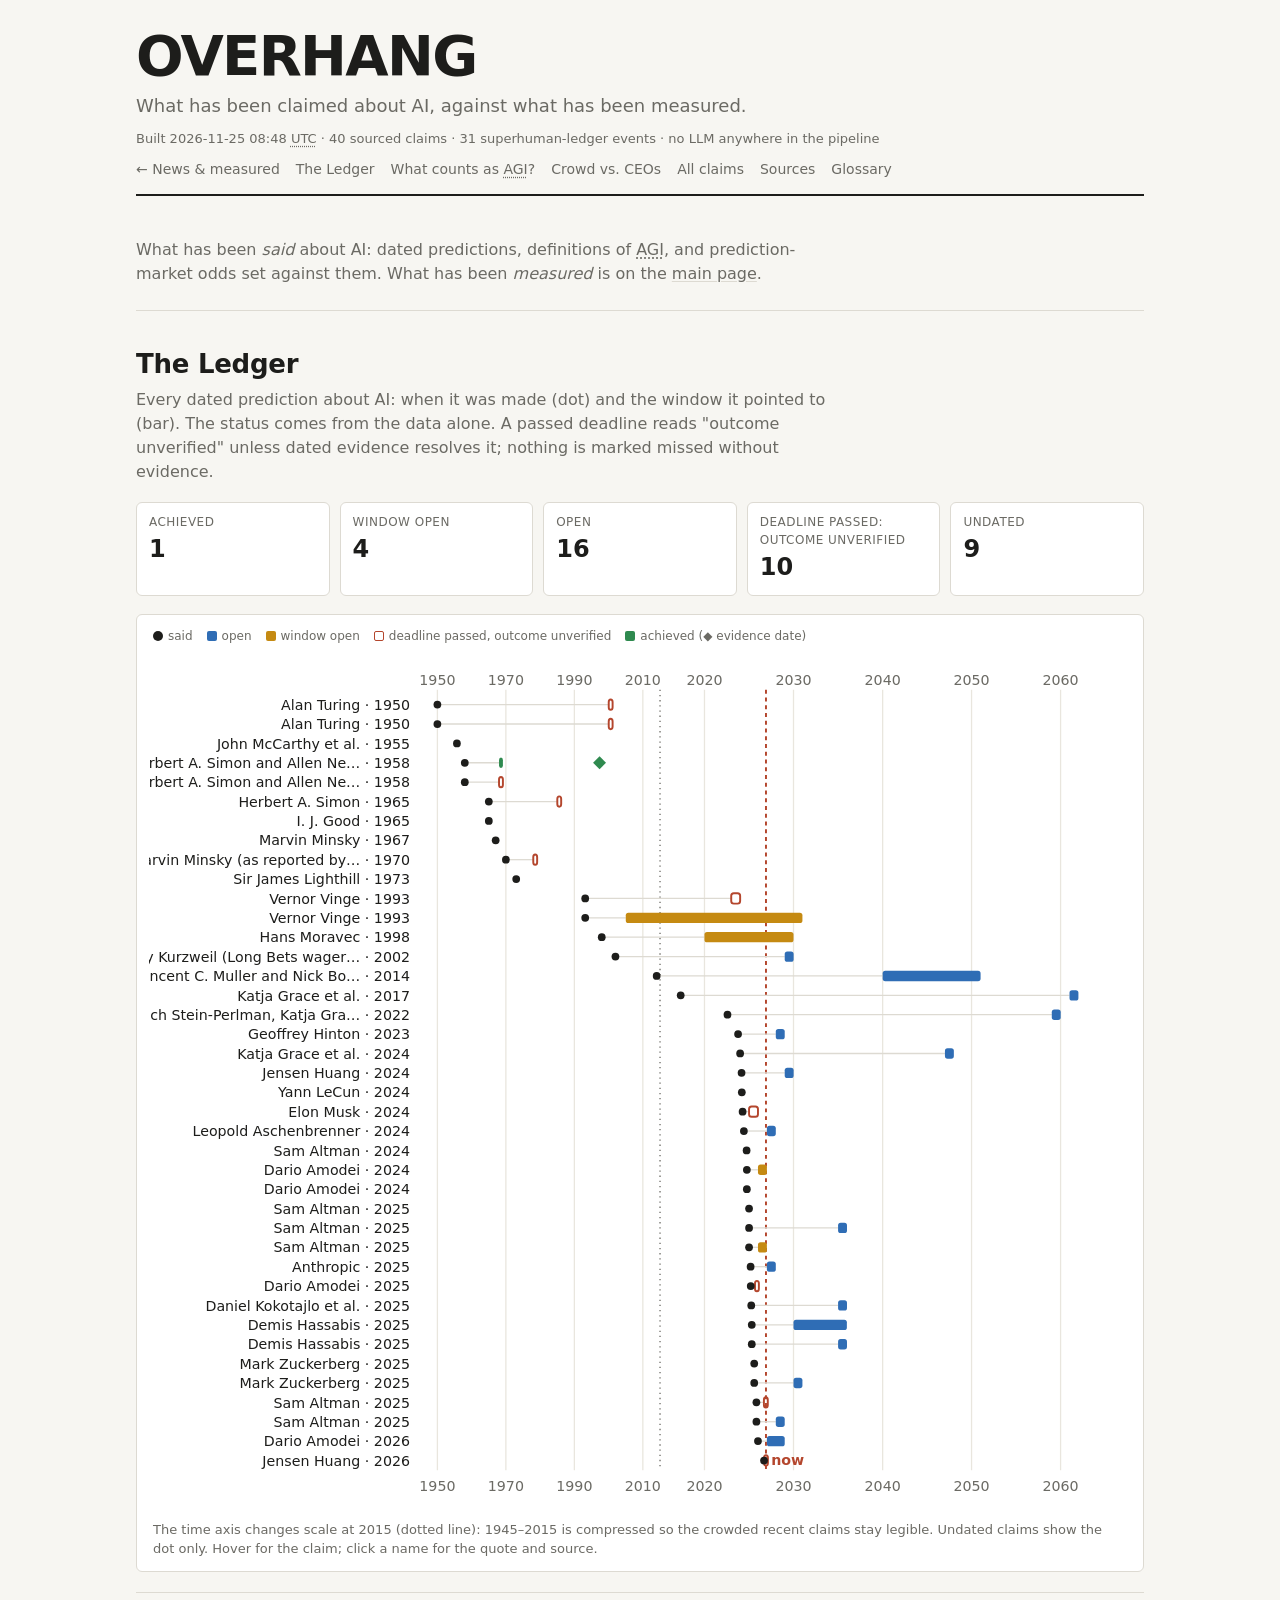
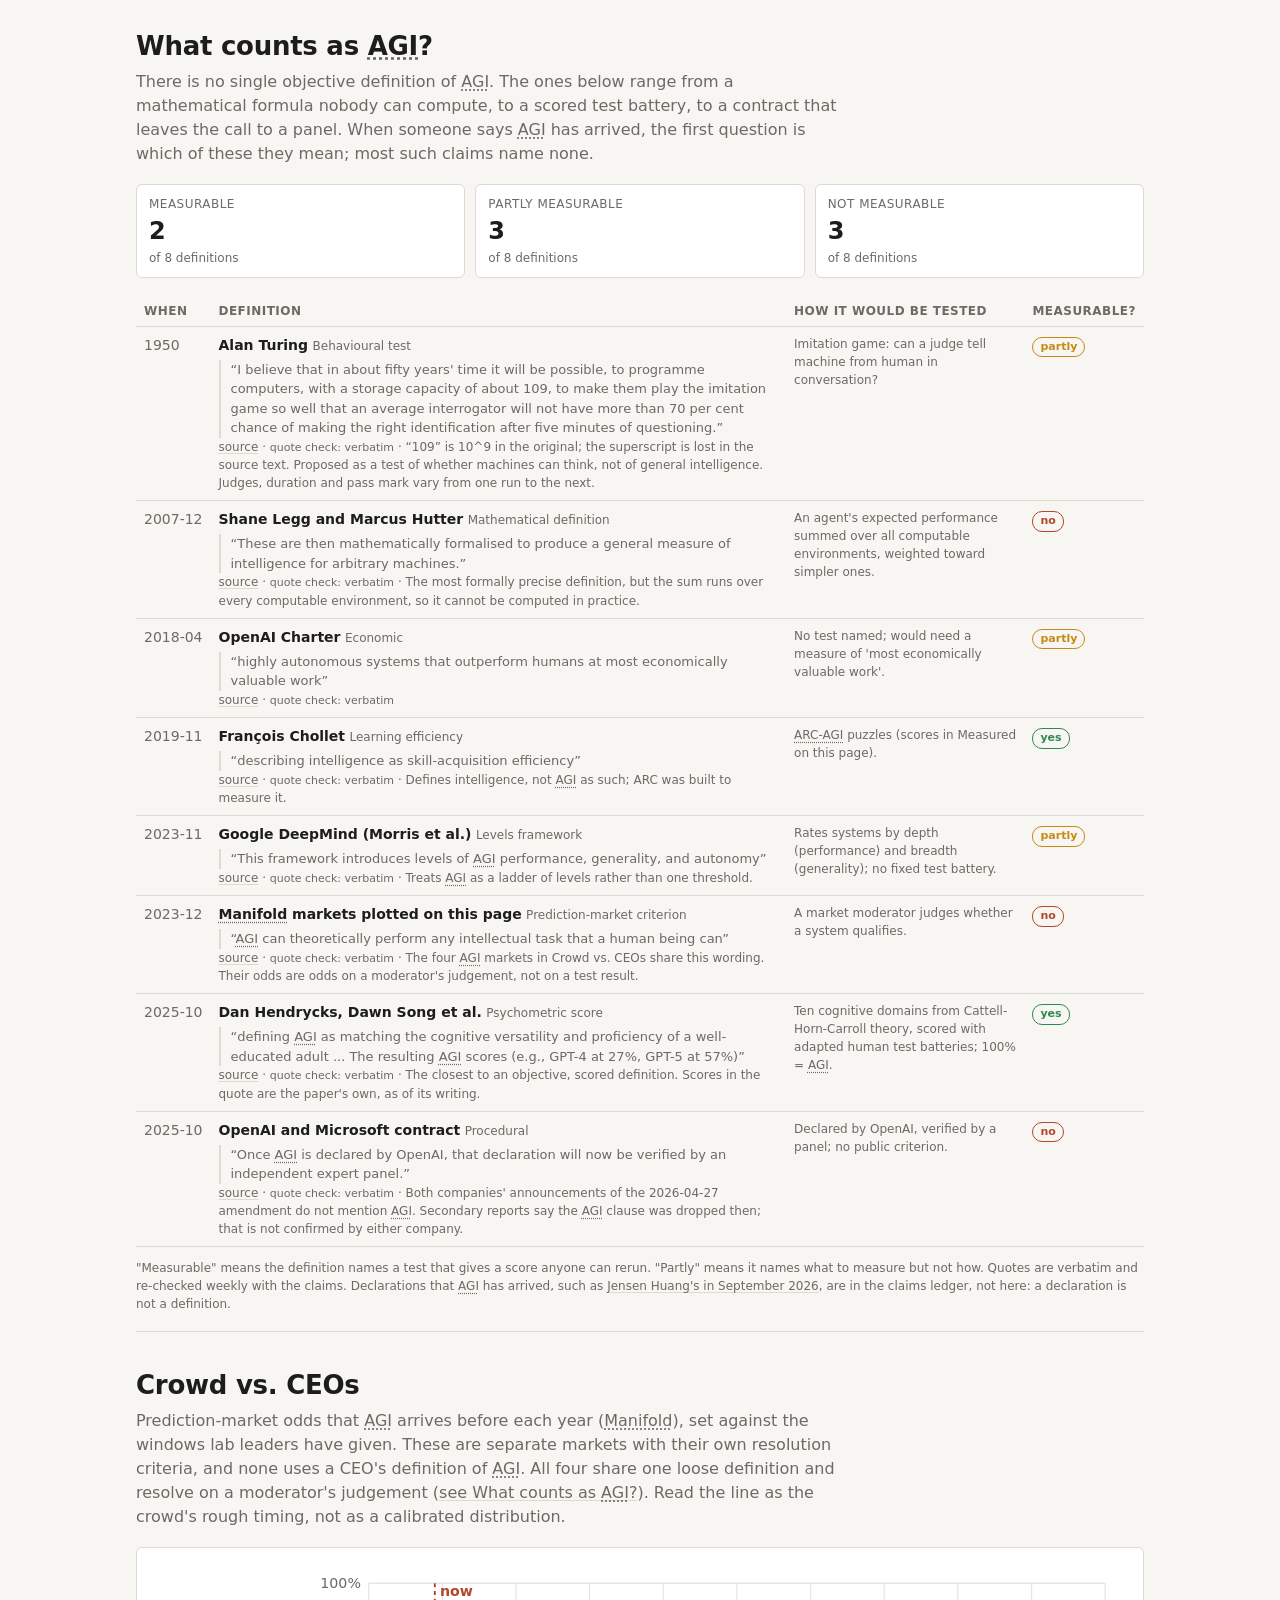
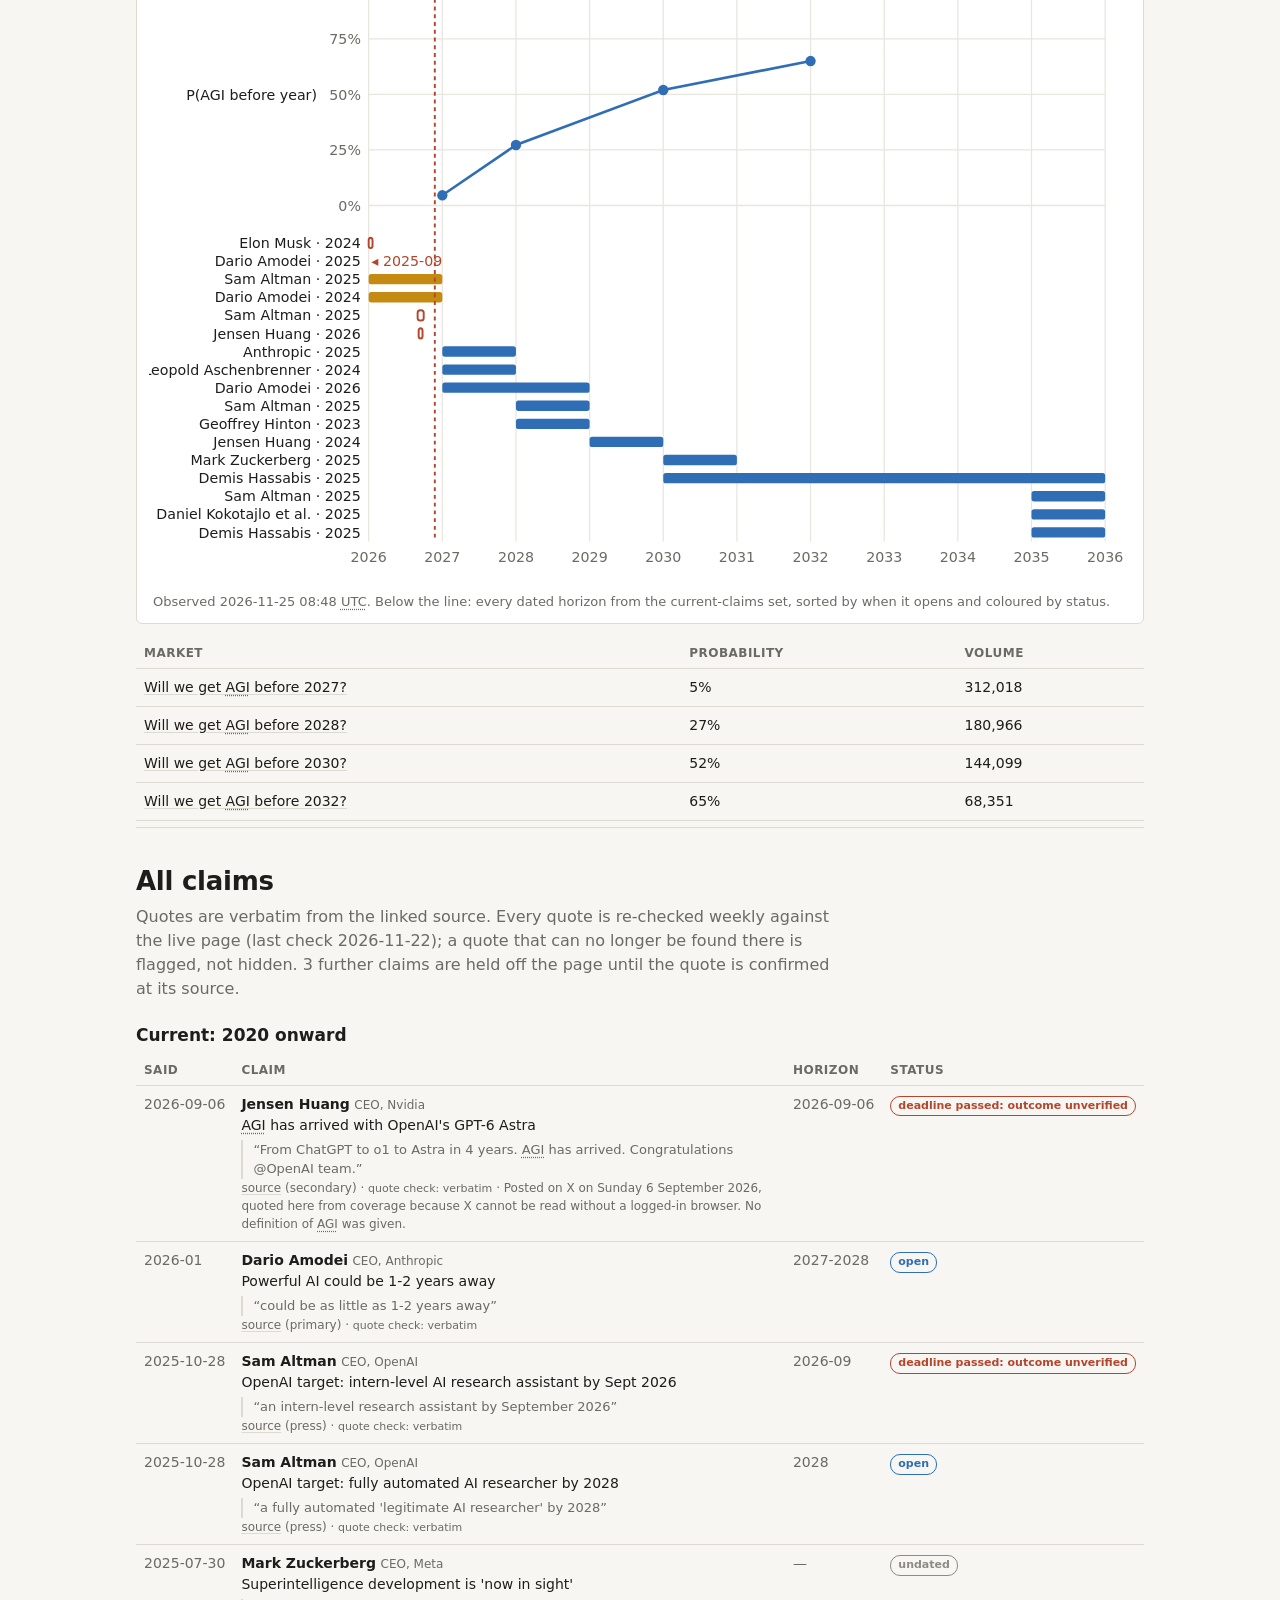
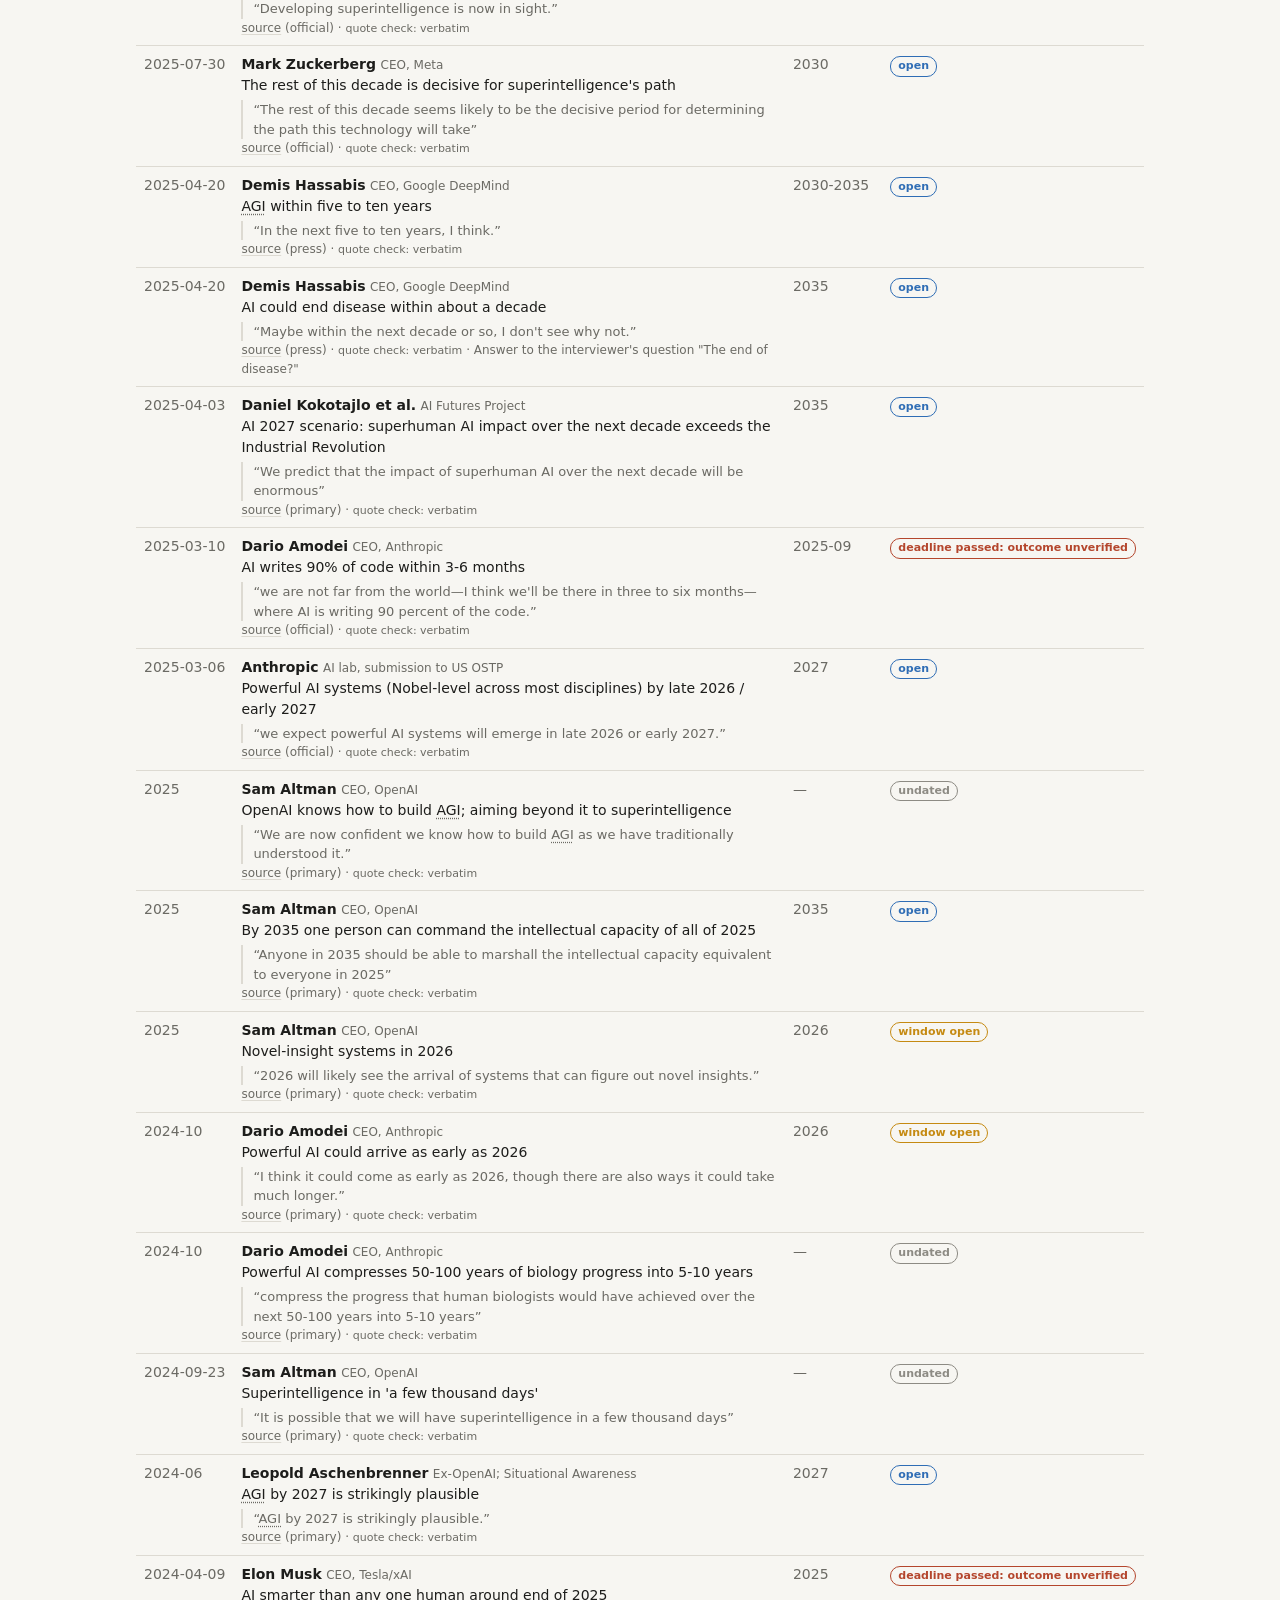
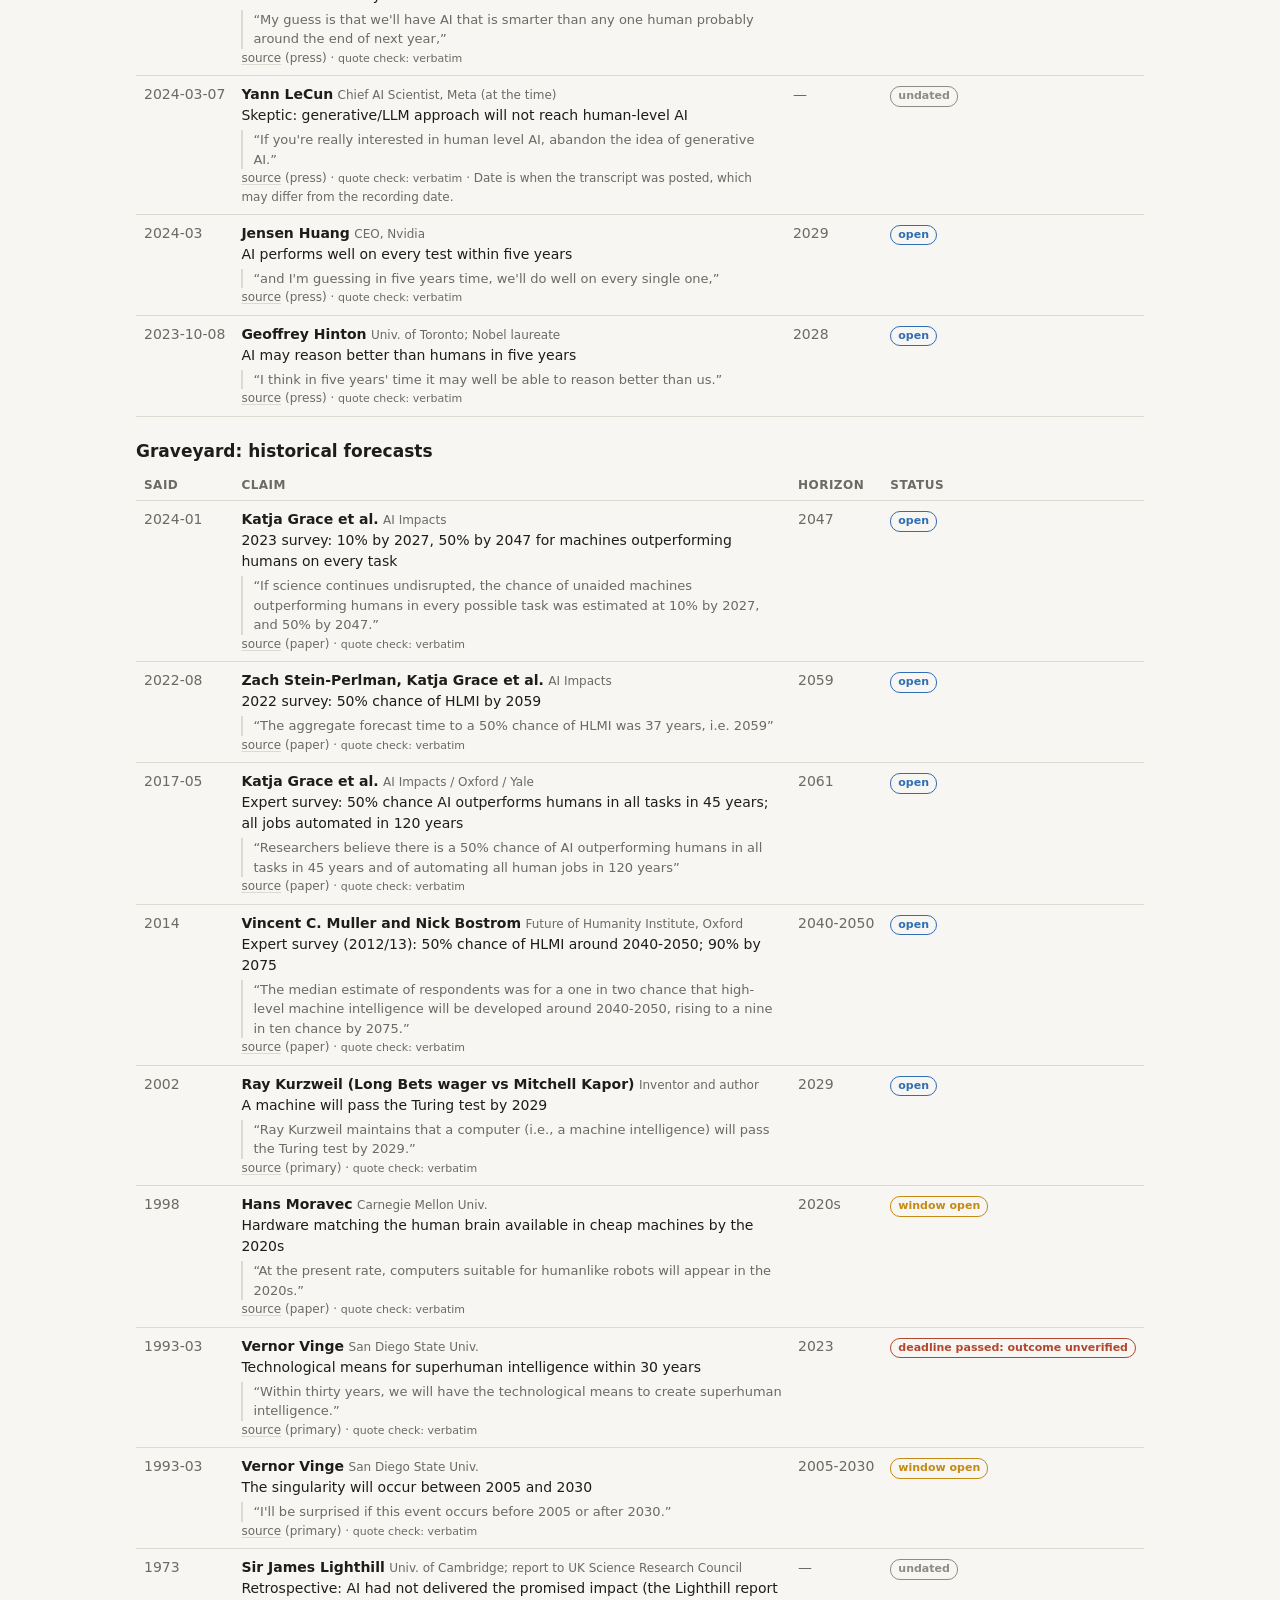
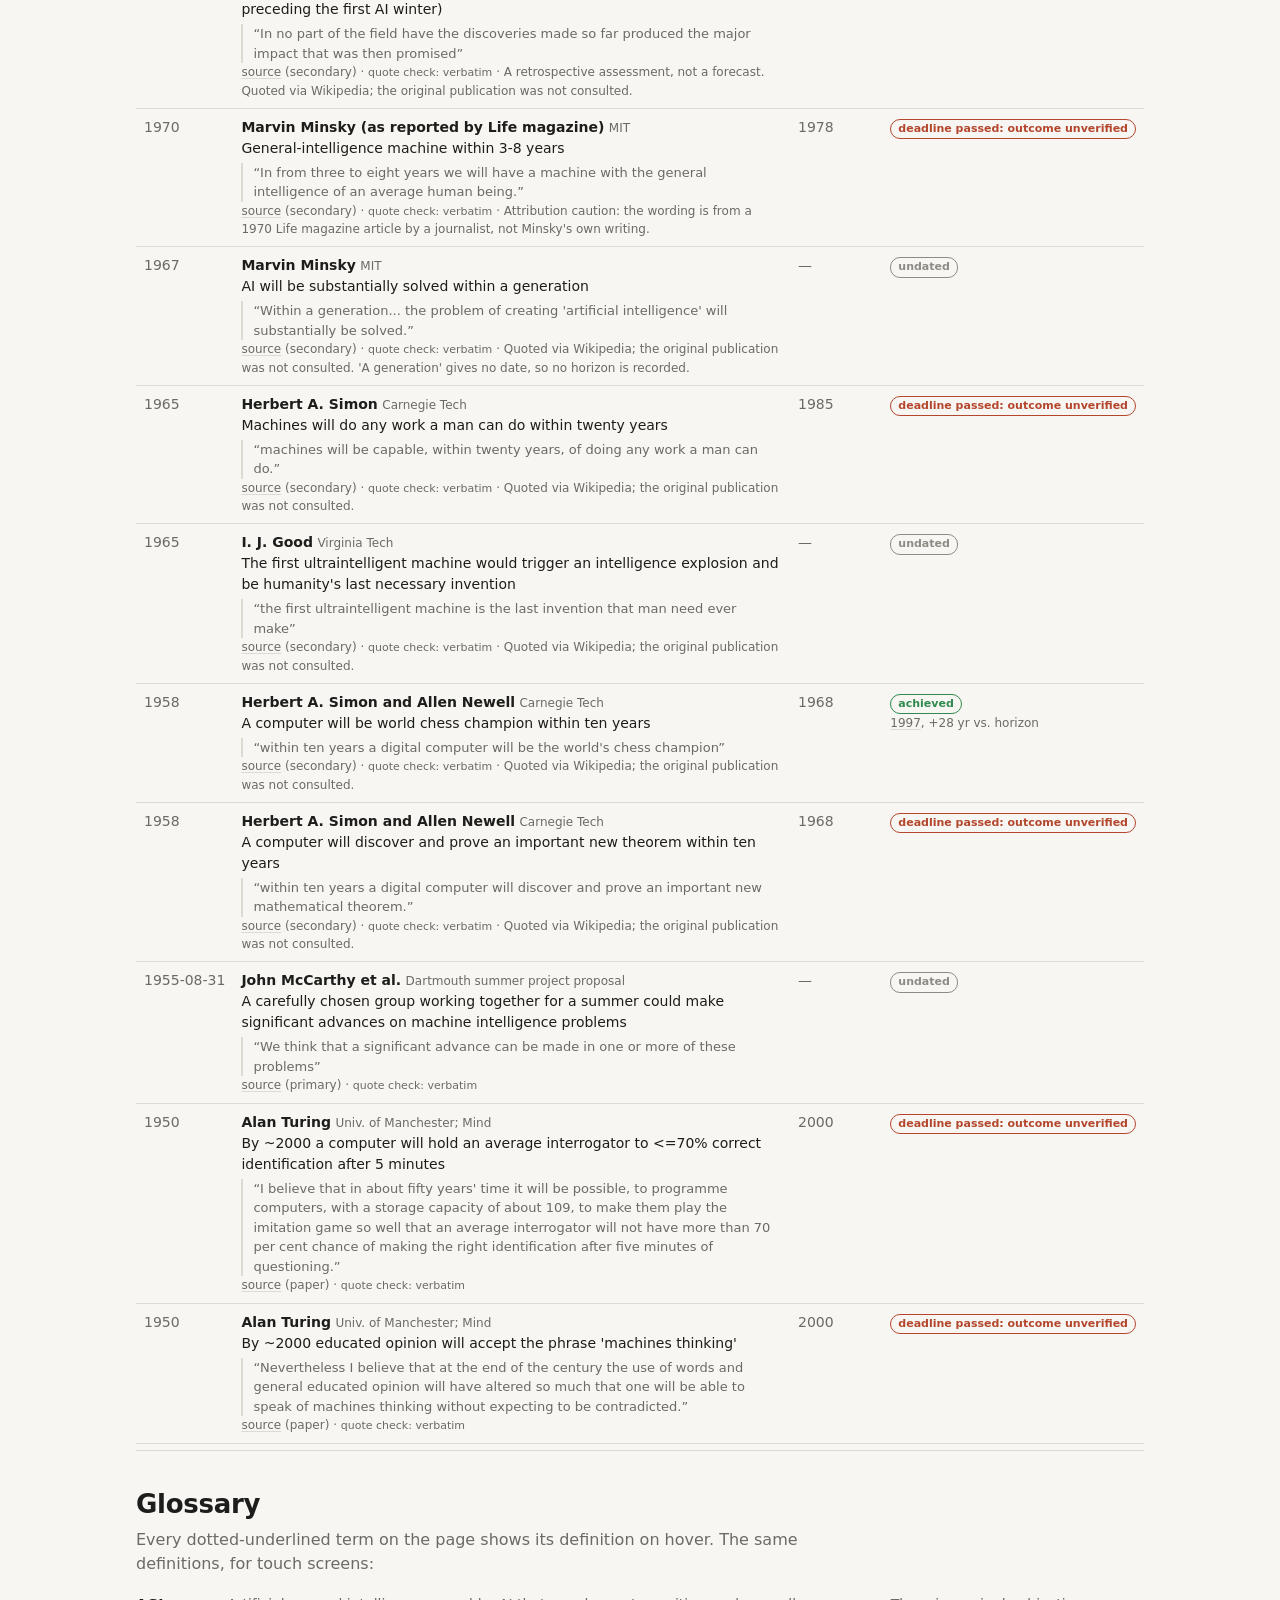
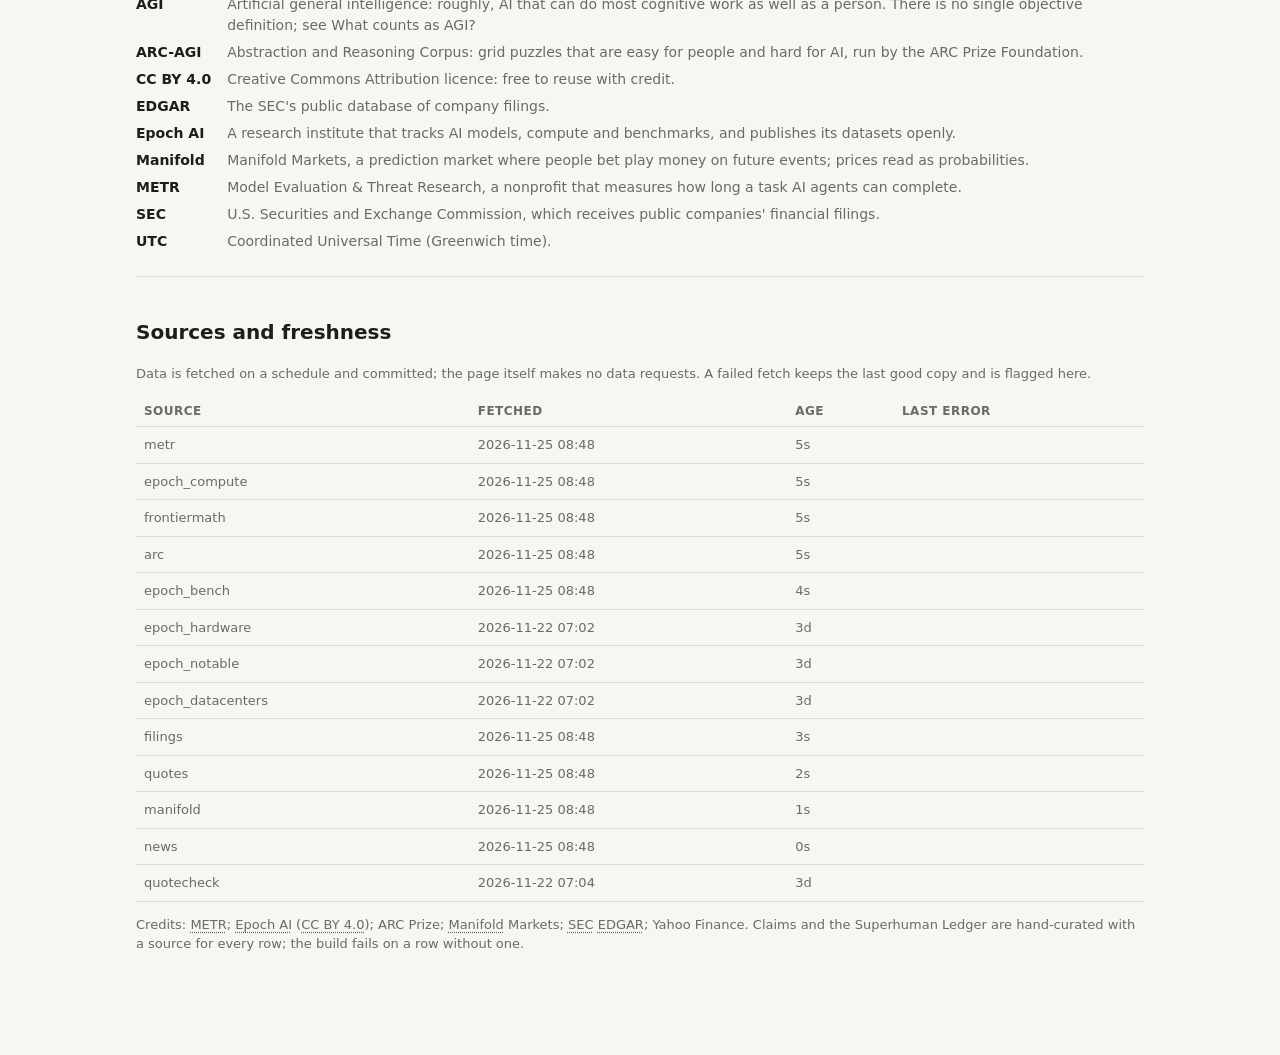
==== commit 848d8237: "chore: refresh 2026-11-25 08:48 UTC" ====
--- a/docs/claims.html
+++ b/docs/claims.html
@@ -214,14 +214,14 @@
 nav.toc a.toc-claims { color: var(--accent); font-weight: 600; }
 </style>
 <link rel="stylesheet" href="https://gcicc.github.io/suite/network.css">
-<script src="https://gcicc.github.io/suite/network.js" data-section="overhang" data-built="2026-11-24 22:34 UTC" data-next="every 6h" defer></script>
+<script src="https://gcicc.github.io/suite/network.js" data-section="overhang" data-built="2026-11-25 08:48 UTC" data-next="every 6h" defer></script>
 </head>
 <body>
 <main>
 <header class="mast">
   <h1><a href="index.html" style="color:inherit;text-decoration:none">OVERHANG</a></h1>
   <p class="dek">What has been claimed about AI, against what has been measured.</p>
-  <div class="meta">Built 2026-11-24 22:34 <abbr class="term" title="Coordinated Universal Time (Greenwich time).">UTC</abbr> · 40 sourced claims · 31 superhuman-ledger events · no LLM anywhere in the pipeline</div>
+  <div class="meta">Built 2026-11-25 08:48 <abbr class="term" title="Coordinated Universal Time (Greenwich time).">UTC</abbr> · 40 sourced claims · 31 superhuman-ledger events · no LLM anywhere in the pipeline</div>
   <nav class="toc">
     <a href="index.html">← News &amp; measured</a>
     <a href="#ledger">The Ledger</a>
@@ -357,14 +357,14 @@
 <section id="crowd">
   <h2>Crowd vs. CEOs</h2>
   <p class="lede">Prediction-market odds that <abbr class="term" title="Artificial general intelligence: roughly, AI that can do most cognitive work as well as a person. There is no single objective definition; see What counts as AGI?">AGI</abbr> arrives before each year (<abbr class="term" title="Manifold Markets, a prediction market where people bet play money on future events; prices read as probabilities.">Manifold</abbr>), set against the windows lab leaders have given. These are separate markets with their own resolution criteria, and none uses a CEO's definition of <abbr class="term" title="Artificial general intelligence: roughly, AI that can do most cognitive work as well as a person. There is no single objective definition; see What counts as AGI?">AGI</abbr>. All four share one loose definition and resolve on a moderator's judgement (<a href="#def08">see What counts as <abbr class="term" title="Artificial general intelligence: roughly, AI that can do most cognitive work as well as a person. There is no single objective definition; see What counts as AGI?">AGI</abbr>?</a>). Read the line as the crowd's rough timing, not as a calibrated distribution.</p>
-  <div class="panel"><svg class="chart" viewBox="0 0 760 484" role="img" aria-label="Crowd vs CEOs" preserveAspectRatio="xMidYMid meet"><line class="grid" x1="170.0" x2="170.0" y1="18" y2="450"/><text class="tick" x="170.0" y="466" text-anchor="middle">2026</text><line class="grid" x1="227.0" x2="227.0" y1="18" y2="450"/><text class="tick" x="227.0" y="466" text-anchor="middle">2027</text><line class="grid" x1="284.0" x2="284.0" y1="18" y2="450"/><text class="tick" x="284.0" y="466" text-anchor="middle">2028</text><line class="grid" x1="341.0" x2="341.0" y1="18" y2="450"/><text class="tick" x="341.0" y="466" text-anchor="middle">2029</text><line class="grid" x1="398.0" x2="398.0" y1="18" y2="450"/><text class="tick" x="398.0" y="466" text-anchor="middle">2030</text><line class="grid" x1="455.0" x2="455.0" y1="18" y2="450"/><text class="tick" x="455.0" y="466" text-anchor="middle">2031</text><line class="grid" x1="512.0" x2="512.0" y1="18" y2="450"/><text class="tick" x="512.0" y="466" text-anchor="middle">2032</text><line class="grid" x1="569.0" x2="569.0" y1="18" y2="450"/><text class="tick" x="569.0" y="466" text-anchor="middle">2033</text><line class="grid" x1="626.0" x2="626.0" y1="18" y2="450"/><text class="tick" x="626.0" y="466" text-anchor="middle">2034</text><line class="grid" x1="683.0" x2="683.0" y1="18" y2="450"/><text class="tick" x="683.0" y="466" text-anchor="middle">2035</text><line class="grid" x1="740.0" x2="740.0" y1="18" y2="450"/><text class="tick" x="740.0" y="466" text-anchor="middle">2036</text><line class="grid" x1="170" x2="740" y1="190.0" y2="190.0"/><text class="tick" x="164" y="194.0" text-anchor="end">0%</text><line class="grid" x1="170" x2="740" y1="147.0" y2="147.0"/><text class="tick" x="164" y="151.0" text-anchor="end">25%</text><line class="grid" x1="170" x2="740" y1="104.0" y2="104.0"/><text class="tick" x="164" y="108.0" text-anchor="end">50%</text><line class="grid" x1="170" x2="740" y1="61.0" y2="61.0"/><text class="tick" x="164" y="65.0" text-anchor="end">75%</text><line class="grid" x1="170" x2="740" y1="18.0" y2="18.0"/><text class="tick" x="164" y="22.0" text-anchor="end">100%</text><text class="row-label" x="130" y="108.0" text-anchor="end">P(AGI before year)</text><path class="crowd" d="M227.0,182.1 L284.0,143.5 L398.0,105.7 L512.0,78.2"/><circle class="pt-front" cx="227.0" cy="182.1" r="4"><title>Will we get AGI before 2027?: 5%</title></circle><circle class="pt-front" cx="284.0" cy="143.5" r="4"><title>Will we get AGI before 2028?: 27%</title></circle><circle class="pt-front" cx="398.0" cy="105.7" r="4"><title>Will we get AGI before 2030?: 49%</title></circle><circle class="pt-front" cx="512.0" cy="78.2" r="4"><title>Will we get AGI before 2032?: 65%</title></circle><a href="#cu17"><text class="row-label" x="164" y="223.0" text-anchor="end">Elon Musk · 2024</text></a><rect class="window st-passed" x="170.0" y="215.0" width="3.0" height="8" rx="2"><title>Elon Musk: AI smarter than any one human around end of 2025</title></rect><a href="#cu10"><text class="row-label" x="164" y="237.0" text-anchor="end">Dario Amodei · 2025</text></a><text class="row-label st-passed-text" x="172.0" y="237.0">◂ 2025-09<title>Dario Amodei: AI writes 90% of code within 3-6 months</title></text><a href="#cu04"><text class="row-label" x="164" y="251.0" text-anchor="end">Sam Altman · 2025</text></a><rect class="window st-window" x="170.0" y="243.0" width="57.0" height="8" rx="2"><title>Sam Altman: Novel-insight systems in 2026</title></rect><a href="#cu07"><text class="row-label" x="164" y="265.0" text-anchor="end">Dario Amodei · 2024</text></a><rect class="window st-window" x="170.0" y="257.0" width="57.0" height="8" rx="2"><title>Dario Amodei: Powerful AI could arrive as early as 2026</title></rect><a href="#cu05"><text class="row-label" x="164" y="279.0" text-anchor="end">Sam Altman · 2025</text></a><rect class="window st-passed" x="207.9" y="271.0" width="4.7" height="8" rx="2"><title>Sam Altman: OpenAI target: intern-level AI research assistant by Sept 2026</title></rect><a href="#cu24"><text class="row-label" x="164" y="293.0" text-anchor="end">Jensen Huang · 2026</text></a><rect class="window st-passed" x="208.7" y="285.0" width="3.0" height="8" rx="2"><title>Jensen Huang: AGI has arrived with OpenAI&#x27;s GPT-6 Astra</title></rect><a href="#cu09"><text class="row-label" x="164" y="307.0" text-anchor="end">Anthropic · 2025</text></a><rect class="window st-open" x="227.0" y="299.0" width="57.0" height="8" rx="2"><title>Anthropic: Powerful AI systems (Nobel-level across most disciplines) by late 2026 / early 2027</title></rect><a href="#cu13"><text class="row-label" x="164" y="321.0" text-anchor="end">Leopold Aschenbrenner · 2024</text></a><rect class="window st-open" x="227.0" y="313.0" width="57.0" height="8" rx="2"><title>Leopold Aschenbrenner: AGI by 2027 is strikingly plausible</title></rect><a href="#cu11"><text class="row-label" x="164" y="335.0" text-anchor="end">Dario Amodei · 2026</text></a><rect class="window st-open" x="227.0" y="327.0" width="114.0" height="8" rx="2"><title>Dario Amodei: Powerful AI could be 1-2 years away</title></rect><a href="#cu06"><text class="row-label" x="164" y="349.0" text-anchor="end">Sam Altman · 2025</text></a><rect class="window st-open" x="284.0" y="341.0" width="57.0" height="8" rx="2"><title>Sam Altman: OpenAI target: fully automated AI researcher by 2028</title></rect><a href="#cu21"><text class="row-label" x="164" y="363.0" text-anchor="end">Geoffrey Hinton · 2023</text></a><rect class="window st-open" x="284.0" y="355.0" width="57.0" height="8" rx="2"><title>Geoffrey Hinton: AI may reason better than humans in five years</title></rect><a href="#cu20"><text class="row-label" x="164" y="377.0" text-anchor="end">Jensen Huang · 2024</text></a><rect class="window st-open" x="341.0" y="369.0" width="57.0" height="8" rx="2"><title>Jensen Huang: AI performs well on every test within five years</title></rect><a href="#cu19"><text class="row-label" x="164" y="391.0" text-anchor="end">Mark Zuckerberg · 2025</text></a><rect class="window st-open" x="398.0" y="383.0" width="57.0" height="8" rx="2"><title>Mark Zuckerberg: The rest of this decade is decisive for superintelligence&#x27;s path</title></rect><a href="#cu14"><text class="row-label" x="164" y="405.0" text-anchor="end">Demis Hassabis · 2025</text></a><rect class="window st-open" x="398.0" y="397.0" width="342.0" height="8" rx="2"><title>Demis Hassabis: AGI within five to ten years</title></rect><a href="#cu03"><text class="row-label" x="164" y="419.0" text-anchor="end">Sam Altman · 2025</text></a><rect class="window st-open" x="683.0" y="411.0" width="57.0" height="8" rx="2"><title>Sam Altman: By 2035 one person can command the intellectual capacity of all of 2025</title></rect><a href="#cu12"><text class="row-label" x="164" y="433.0" text-anchor="end">Daniel Kokotajlo et al. · 2025</text></a><rect class="window st-open" x="683.0" y="425.0" width="57.0" height="8" rx="2"><title>Daniel Kokotajlo et al.: AI 2027 scenario: superhuman AI impact over the next decade exceeds the Industrial Revolution</title></rect><a href="#cu15"><text class="row-label" x="164" y="447.0" text-anchor="end">Demis Hassabis · 2025</text></a><rect class="window st-open" x="683.0" y="439.0" width="57.0" height="8" rx="2"><title>Demis Hassabis: AI could end disease within about a decade</title></rect><line class="now" x1="221.1" x2="221.1" y1="18" y2="450"/><text class="now-label" x="225.1" y="28">now</text></svg>
-    <p class="cap">Observed 2026-11-24 22:34 <abbr class="term" title="Coordinated Universal Time (Greenwich time).">UTC</abbr>. Below the line: every dated horizon from the current-claims set, sorted by when it opens and coloured by status.</p>
+  <div class="panel"><svg class="chart" viewBox="0 0 760 484" role="img" aria-label="Crowd vs CEOs" preserveAspectRatio="xMidYMid meet"><line class="grid" x1="170.0" x2="170.0" y1="18" y2="450"/><text class="tick" x="170.0" y="466" text-anchor="middle">2026</text><line class="grid" x1="227.0" x2="227.0" y1="18" y2="450"/><text class="tick" x="227.0" y="466" text-anchor="middle">2027</text><line class="grid" x1="284.0" x2="284.0" y1="18" y2="450"/><text class="tick" x="284.0" y="466" text-anchor="middle">2028</text><line class="grid" x1="341.0" x2="341.0" y1="18" y2="450"/><text class="tick" x="341.0" y="466" text-anchor="middle">2029</text><line class="grid" x1="398.0" x2="398.0" y1="18" y2="450"/><text class="tick" x="398.0" y="466" text-anchor="middle">2030</text><line class="grid" x1="455.0" x2="455.0" y1="18" y2="450"/><text class="tick" x="455.0" y="466" text-anchor="middle">2031</text><line class="grid" x1="512.0" x2="512.0" y1="18" y2="450"/><text class="tick" x="512.0" y="466" text-anchor="middle">2032</text><line class="grid" x1="569.0" x2="569.0" y1="18" y2="450"/><text class="tick" x="569.0" y="466" text-anchor="middle">2033</text><line class="grid" x1="626.0" x2="626.0" y1="18" y2="450"/><text class="tick" x="626.0" y="466" text-anchor="middle">2034</text><line class="grid" x1="683.0" x2="683.0" y1="18" y2="450"/><text class="tick" x="683.0" y="466" text-anchor="middle">2035</text><line class="grid" x1="740.0" x2="740.0" y1="18" y2="450"/><text class="tick" x="740.0" y="466" text-anchor="middle">2036</text><line class="grid" x1="170" x2="740" y1="190.0" y2="190.0"/><text class="tick" x="164" y="194.0" text-anchor="end">0%</text><line class="grid" x1="170" x2="740" y1="147.0" y2="147.0"/><text class="tick" x="164" y="151.0" text-anchor="end">25%</text><line class="grid" x1="170" x2="740" y1="104.0" y2="104.0"/><text class="tick" x="164" y="108.0" text-anchor="end">50%</text><line class="grid" x1="170" x2="740" y1="61.0" y2="61.0"/><text class="tick" x="164" y="65.0" text-anchor="end">75%</text><line class="grid" x1="170" x2="740" y1="18.0" y2="18.0"/><text class="tick" x="164" y="22.0" text-anchor="end">100%</text><text class="row-label" x="130" y="108.0" text-anchor="end">P(AGI before year)</text><path class="crowd" d="M227.0,182.1 L284.0,143.2 L398.0,100.6 L512.0,78.2"/><circle class="pt-front" cx="227.0" cy="182.1" r="4"><title>Will we get AGI before 2027?: 5%</title></circle><circle class="pt-front" cx="284.0" cy="143.2" r="4"><title>Will we get AGI before 2028?: 27%</title></circle><circle class="pt-front" cx="398.0" cy="100.6" r="4"><title>Will we get AGI before 2030?: 52%</title></circle><circle class="pt-front" cx="512.0" cy="78.2" r="4"><title>Will we get AGI before 2032?: 65%</title></circle><a href="#cu17"><text class="row-label" x="164" y="223.0" text-anchor="end">Elon Musk · 2024</text></a><rect class="window st-passed" x="170.0" y="215.0" width="3.0" height="8" rx="2"><title>Elon Musk: AI smarter than any one human around end of 2025</title></rect><a href="#cu10"><text class="row-label" x="164" y="237.0" text-anchor="end">Dario Amodei · 2025</text></a><text class="row-label st-passed-text" x="172.0" y="237.0">◂ 2025-09<title>Dario Amodei: AI writes 90% of code within 3-6 months</title></text><a href="#cu04"><text class="row-label" x="164" y="251.0" text-anchor="end">Sam Altman · 2025</text></a><rect class="window st-window" x="170.0" y="243.0" width="57.0" height="8" rx="2"><title>Sam Altman: Novel-insight systems in 2026</title></rect><a href="#cu07"><text class="row-label" x="164" y="265.0" text-anchor="end">Dario Amodei · 2024</text></a><rect class="window st-window" x="170.0" y="257.0" width="57.0" height="8" rx="2"><title>Dario Amodei: Powerful AI could arrive as early as 2026</title></rect><a href="#cu05"><text class="row-label" x="164" y="279.0" text-anchor="end">Sam Altman · 2025</text></a><rect class="window st-passed" x="207.9" y="271.0" width="4.7" height="8" rx="2"><title>Sam Altman: OpenAI target: intern-level AI research assistant by Sept 2026</title></rect><a href="#cu24"><text class="row-label" x="164" y="293.0" text-anchor="end">Jensen Huang · 2026</text></a><rect class="window st-passed" x="208.7" y="285.0" width="3.0" height="8" rx="2"><title>Jensen Huang: AGI has arrived with OpenAI&#x27;s GPT-6 Astra</title></rect><a href="#cu09"><text class="row-label" x="164" y="307.0" text-anchor="end">Anthropic · 2025</text></a><rect class="window st-open" x="227.0" y="299.0" width="57.0" height="8" rx="2"><title>Anthropic: Powerful AI systems (Nobel-level across most disciplines) by late 2026 / early 2027</title></rect><a href="#cu13"><text class="row-label" x="164" y="321.0" text-anchor="end">Leopold Aschenbrenner · 2024</text></a><rect class="window st-open" x="227.0" y="313.0" width="57.0" height="8" rx="2"><title>Leopold Aschenbrenner: AGI by 2027 is strikingly plausible</title></rect><a href="#cu11"><text class="row-label" x="164" y="335.0" text-anchor="end">Dario Amodei · 2026</text></a><rect class="window st-open" x="227.0" y="327.0" width="114.0" height="8" rx="2"><title>Dario Amodei: Powerful AI could be 1-2 years away</title></rect><a href="#cu06"><text class="row-label" x="164" y="349.0" text-anchor="end">Sam Altman · 2025</text></a><rect class="window st-open" x="284.0" y="341.0" width="57.0" height="8" rx="2"><title>Sam Altman: OpenAI target: fully automated AI researcher by 2028</title></rect><a href="#cu21"><text class="row-label" x="164" y="363.0" text-anchor="end">Geoffrey Hinton · 2023</text></a><rect class="window st-open" x="284.0" y="355.0" width="57.0" height="8" rx="2"><title>Geoffrey Hinton: AI may reason better than humans in five years</title></rect><a href="#cu20"><text class="row-label" x="164" y="377.0" text-anchor="end">Jensen Huang · 2024</text></a><rect class="window st-open" x="341.0" y="369.0" width="57.0" height="8" rx="2"><title>Jensen Huang: AI performs well on every test within five years</title></rect><a href="#cu19"><text class="row-label" x="164" y="391.0" text-anchor="end">Mark Zuckerberg · 2025</text></a><rect class="window st-open" x="398.0" y="383.0" width="57.0" height="8" rx="2"><title>Mark Zuckerberg: The rest of this decade is decisive for superintelligence&#x27;s path</title></rect><a href="#cu14"><text class="row-label" x="164" y="405.0" text-anchor="end">Demis Hassabis · 2025</text></a><rect class="window st-open" x="398.0" y="397.0" width="342.0" height="8" rx="2"><title>Demis Hassabis: AGI within five to ten years</title></rect><a href="#cu03"><text class="row-label" x="164" y="419.0" text-anchor="end">Sam Altman · 2025</text></a><rect class="window st-open" x="683.0" y="411.0" width="57.0" height="8" rx="2"><title>Sam Altman: By 2035 one person can command the intellectual capacity of all of 2025</title></rect><a href="#cu12"><text class="row-label" x="164" y="433.0" text-anchor="end">Daniel Kokotajlo et al. · 2025</text></a><rect class="window st-open" x="683.0" y="425.0" width="57.0" height="8" rx="2"><title>Daniel Kokotajlo et al.: AI 2027 scenario: superhuman AI impact over the next decade exceeds the Industrial Revolution</title></rect><a href="#cu15"><text class="row-label" x="164" y="447.0" text-anchor="end">Demis Hassabis · 2025</text></a><rect class="window st-open" x="683.0" y="439.0" width="57.0" height="8" rx="2"><title>Demis Hassabis: AI could end disease within about a decade</title></rect><line class="now" x1="221.2" x2="221.2" y1="18" y2="450"/><text class="now-label" x="225.2" y="28">now</text></svg>
+    <p class="cap">Observed 2026-11-25 08:48 <abbr class="term" title="Coordinated Universal Time (Greenwich time).">UTC</abbr>. Below the line: every dated horizon from the current-claims set, sorted by when it opens and coloured by status.</p>
   </div>
   <div class="tbl-wrap"><table>
     <tr><th>Market</th><th>Probability</th><th class="hide-sm">Volume</th></tr>
     <tr><td><a href="https://manifold.markets/RemNi/will-we-get-agi-before-2027-d7b5f2b00ace">Will we get <abbr class="term" title="Artificial general intelligence: roughly, AI that can do most cognitive work as well as a person. There is no single objective definition; see What counts as AGI?">AGI</abbr> before 2027?</a></td><td>5%</td><td class="hide-sm">312,018</td></tr>
-    <tr><td><a href="https://manifold.markets/RemNi/will-we-get-agi-before-2028-ff560f9e9346">Will we get <abbr class="term" title="Artificial general intelligence: roughly, AI that can do most cognitive work as well as a person. There is no single objective definition; see What counts as AGI?">AGI</abbr> before 2028?</a></td><td>27%</td><td class="hide-sm">180,964</td></tr>
-    <tr><td><a href="https://manifold.markets/RemNi/will-we-get-agi-before-2030">Will we get <abbr class="term" title="Artificial general intelligence: roughly, AI that can do most cognitive work as well as a person. There is no single objective definition; see What counts as AGI?">AGI</abbr> before 2030?</a></td><td>49%</td><td class="hide-sm">144,032</td></tr>
+    <tr><td><a href="https://manifold.markets/RemNi/will-we-get-agi-before-2028-ff560f9e9346">Will we get <abbr class="term" title="Artificial general intelligence: roughly, AI that can do most cognitive work as well as a person. There is no single objective definition; see What counts as AGI?">AGI</abbr> before 2028?</a></td><td>27%</td><td class="hide-sm">180,966</td></tr>
+    <tr><td><a href="https://manifold.markets/RemNi/will-we-get-agi-before-2030">Will we get <abbr class="term" title="Artificial general intelligence: roughly, AI that can do most cognitive work as well as a person. There is no single objective definition; see What counts as AGI?">AGI</abbr> before 2030?</a></td><td>52%</td><td class="hide-sm">144,099</td></tr>
     <tr><td><a href="https://manifold.markets/RemNi/will-we-get-agi-before-2032">Will we get <abbr class="term" title="Artificial general intelligence: roughly, AI that can do most cognitive work as well as a person. There is no single objective definition; see What counts as AGI?">AGI</abbr> before 2032?</a></td><td>65%</td><td class="hide-sm">68,351</td></tr>
   </table></div>
 </section>
@@ -829,19 +829,19 @@
   <p>Data is fetched on a schedule and committed; the page itself makes no data requests. A failed fetch keeps the last good copy and is flagged here.</p>
   <div class="tbl-wrap"><table>
     <tr><th>Source</th><th>Fetched</th><th>Age</th><th>Last error</th></tr>
-    <tr><td>metr</td><td>2026-11-24 00:01</td><td class="">22h</td><td></td></tr>
-    <tr><td>epoch_compute</td><td>2026-11-24 00:01</td><td class="">22h</td><td></td></tr>
-    <tr><td>frontiermath</td><td>2026-11-24 00:01</td><td class="">22h</td><td></td></tr>
-    <tr><td>arc</td><td>2026-11-24 00:01</td><td class="">22h</td><td></td></tr>
-    <tr><td>epoch_bench</td><td>2026-11-24 00:01</td><td class="">22h</td><td></td></tr>
-    <tr><td>epoch_hardware</td><td>2026-11-22 07:02</td><td class="">2d</td><td></td></tr>
-    <tr><td>epoch_notable</td><td>2026-11-22 07:02</td><td class="">2d</td><td></td></tr>
-    <tr><td>epoch_datacenters</td><td>2026-11-22 07:02</td><td class="">2d</td><td></td></tr>
-    <tr><td>filings</td><td>2026-11-24 00:01</td><td class="">22h</td><td></td></tr>
-    <tr><td>quotes</td><td>2026-11-24 00:01</td><td class="">22h</td><td></td></tr>
-    <tr><td>manifold</td><td>2026-11-24 22:34</td><td class="">1s</td><td></td></tr>
-    <tr><td>news</td><td>2026-11-24 22:34</td><td class="">0s</td><td></td></tr>
-    <tr><td>quotecheck</td><td>2026-11-22 07:04</td><td class="">2d</td><td></td></tr>
+    <tr><td>metr</td><td>2026-11-25 08:48</td><td class="">5s</td><td></td></tr>
+    <tr><td>epoch_compute</td><td>2026-11-25 08:48</td><td class="">5s</td><td></td></tr>
+    <tr><td>frontiermath</td><td>2026-11-25 08:48</td><td class="">5s</td><td></td></tr>
+    <tr><td>arc</td><td>2026-11-25 08:48</td><td class="">5s</td><td></td></tr>
+    <tr><td>epoch_bench</td><td>2026-11-25 08:48</td><td class="">4s</td><td></td></tr>
+    <tr><td>epoch_hardware</td><td>2026-11-22 07:02</td><td class="">3d</td><td></td></tr>
+    <tr><td>epoch_notable</td><td>2026-11-22 07:02</td><td class="">3d</td><td></td></tr>
+    <tr><td>epoch_datacenters</td><td>2026-11-22 07:02</td><td class="">3d</td><td></td></tr>
+    <tr><td>filings</td><td>2026-11-25 08:48</td><td class="">3s</td><td></td></tr>
+    <tr><td>quotes</td><td>2026-11-25 08:48</td><td class="">2s</td><td></td></tr>
+    <tr><td>manifold</td><td>2026-11-25 08:48</td><td class="">1s</td><td></td></tr>
+    <tr><td>news</td><td>2026-11-25 08:48</td><td class="">0s</td><td></td></tr>
+    <tr><td>quotecheck</td><td>2026-11-22 07:04</td><td class="">3d</td><td></td></tr>
   </table></div>
   <p>Credits: <abbr class="term" title="Model Evaluation &amp; Threat Research, a nonprofit that measures how long a task AI agents can complete.">METR</abbr>; <abbr class="term" title="A research institute that tracks AI models, compute and benchmarks, and publishes its datasets openly.">Epoch AI</abbr> (<abbr class="term" title="Creative Commons Attribution licence: free to reuse with credit.">CC BY 4.0</abbr>); ARC Prize; <abbr class="term" title="Manifold Markets, a prediction market where people bet play money on future events; prices read as probabilities.">Manifold</abbr> Markets; <abbr class="term" title="U.S. Securities and Exchange Commission, which receives public companies&#x27; financial filings.">SEC</abbr> <abbr class="term" title="The SEC&#x27;s public database of company filings.">EDGAR</abbr>; Yahoo Finance. Claims and the Superhuman Ledger are hand-curated with a source for every row; the build fails on a row without one.</p>
 </footer>
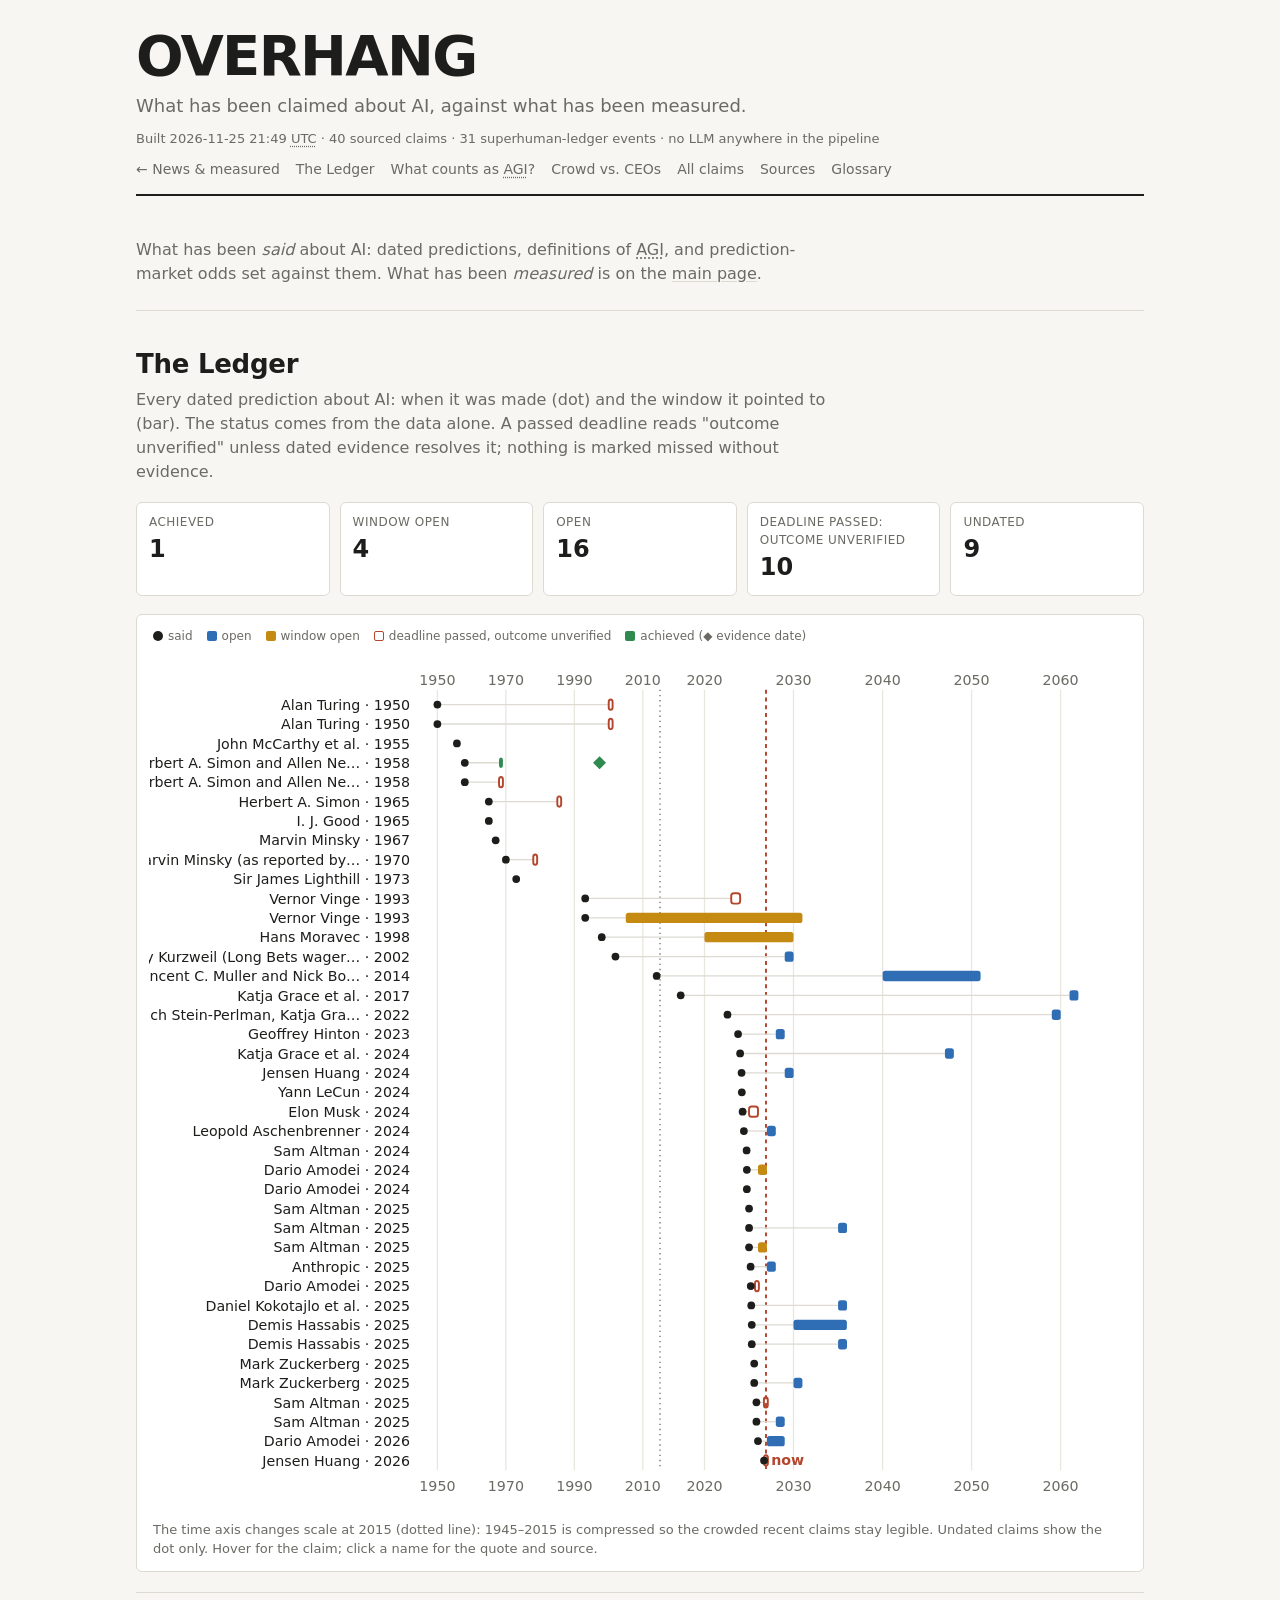
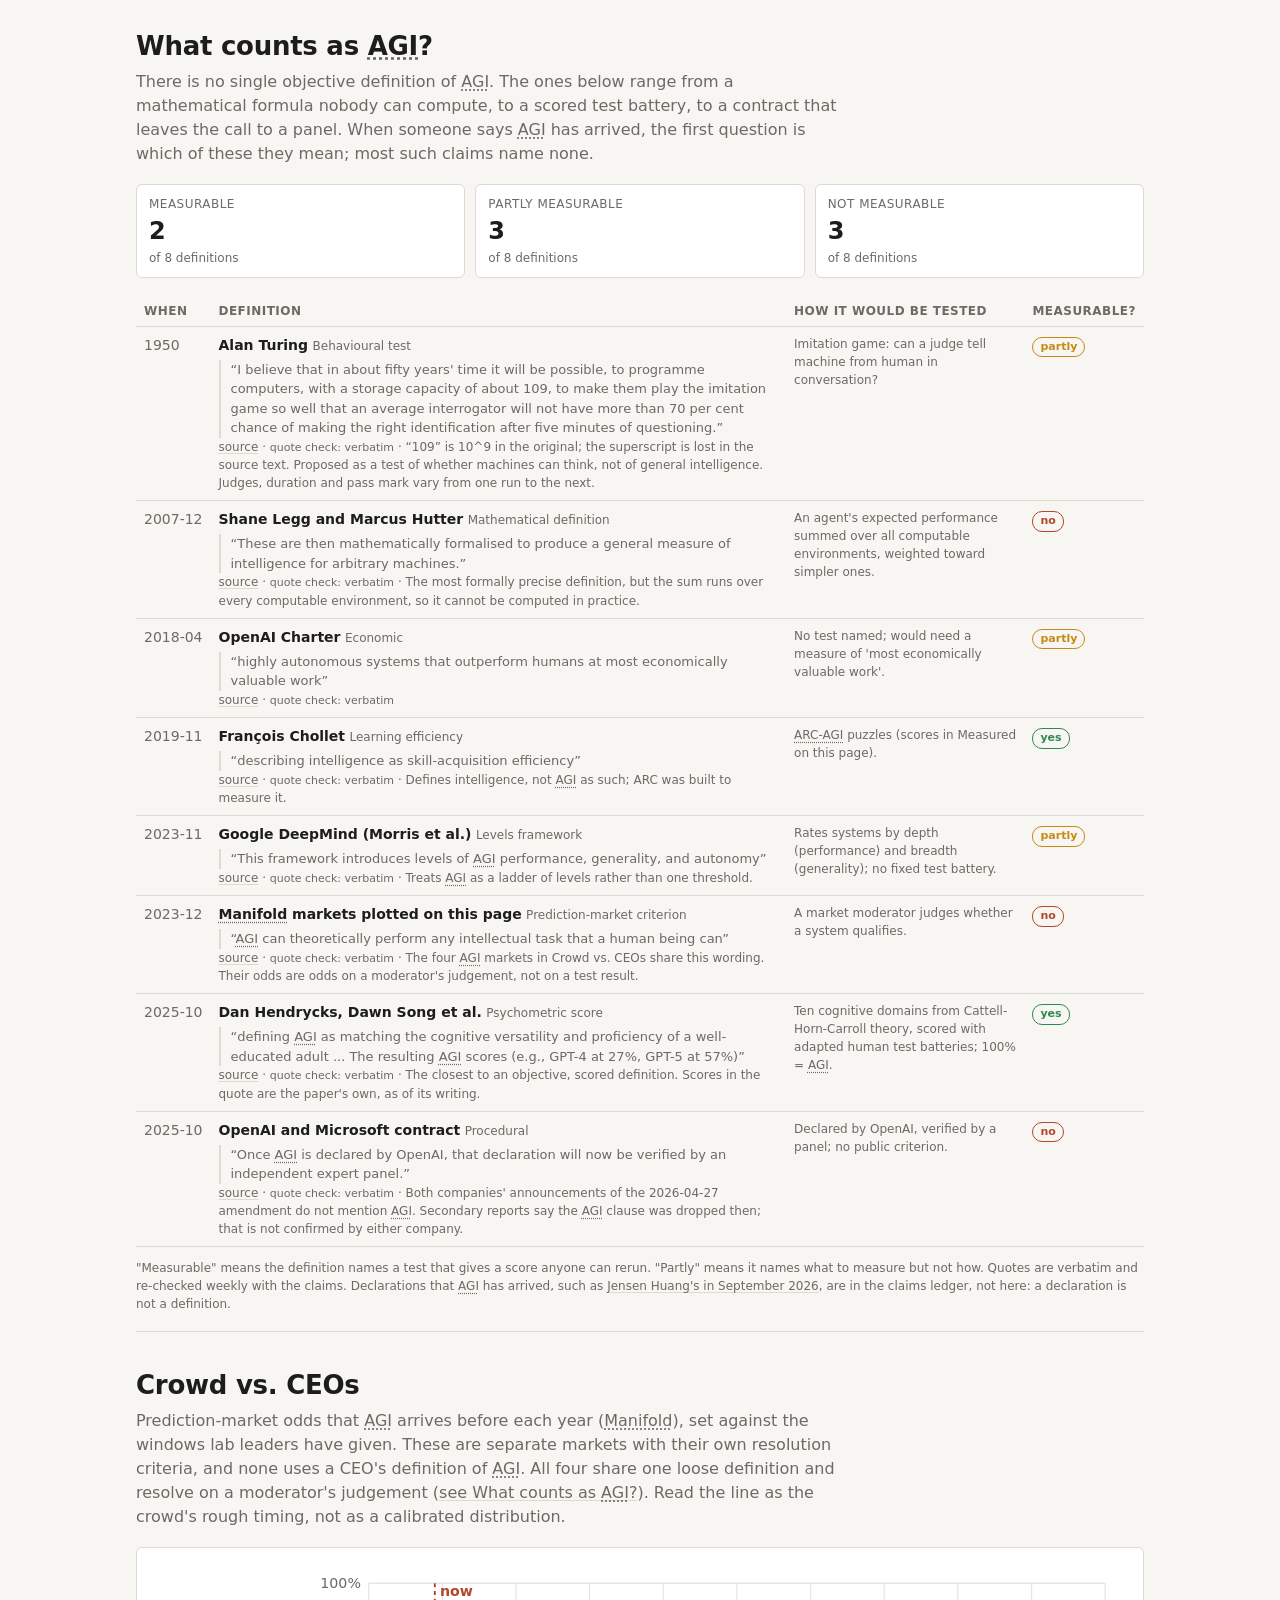
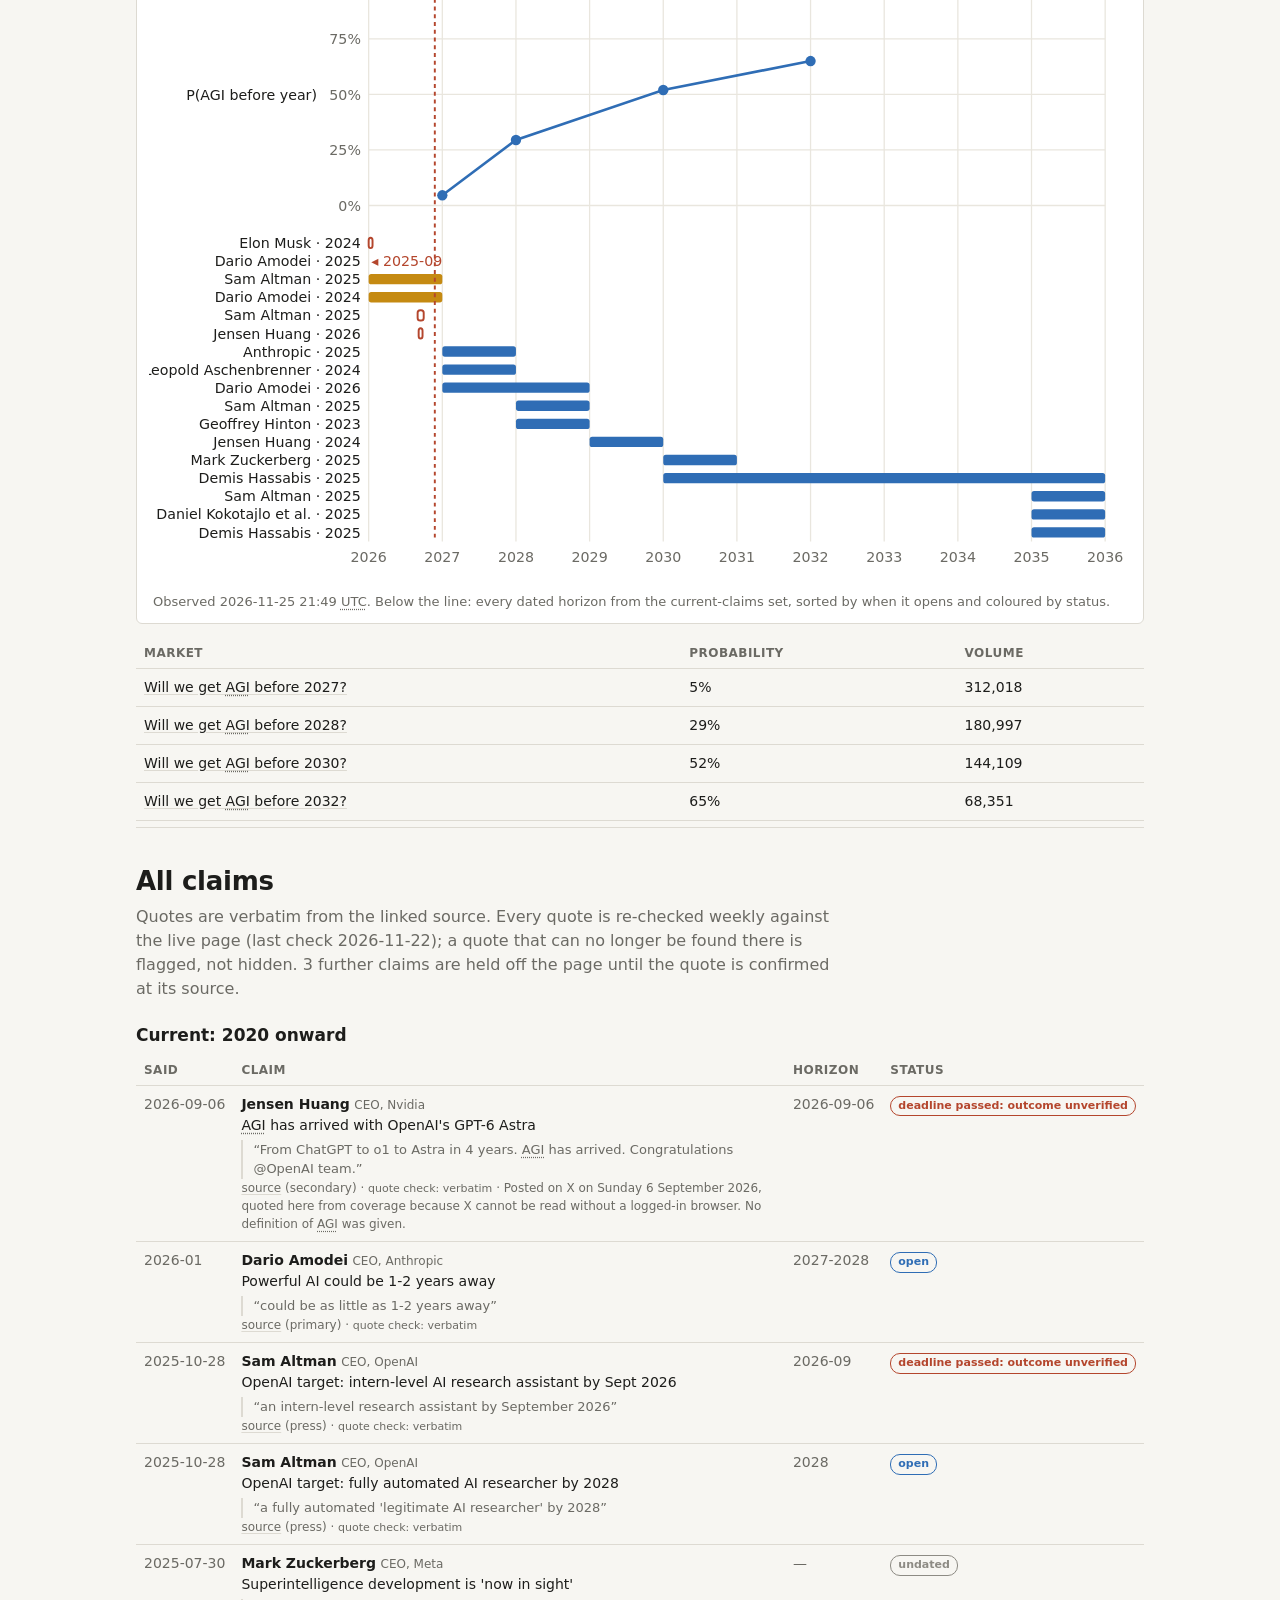
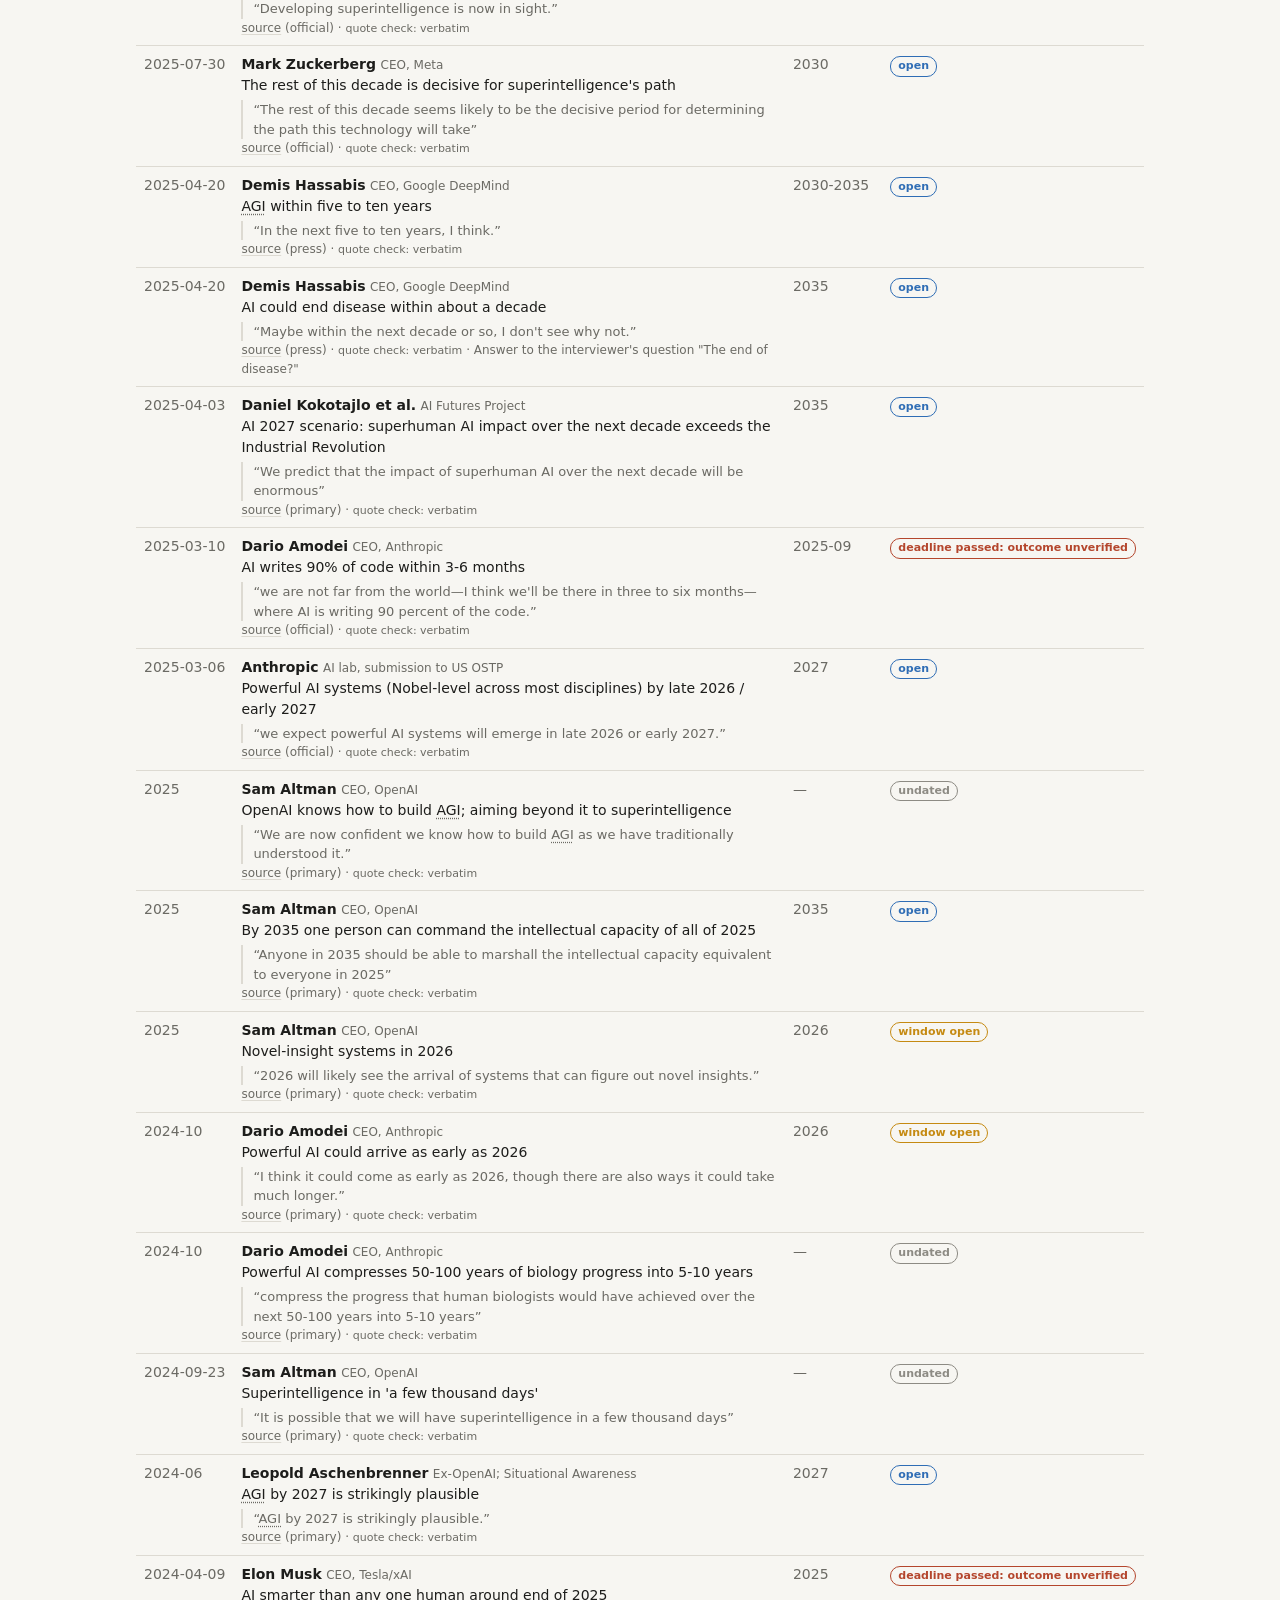
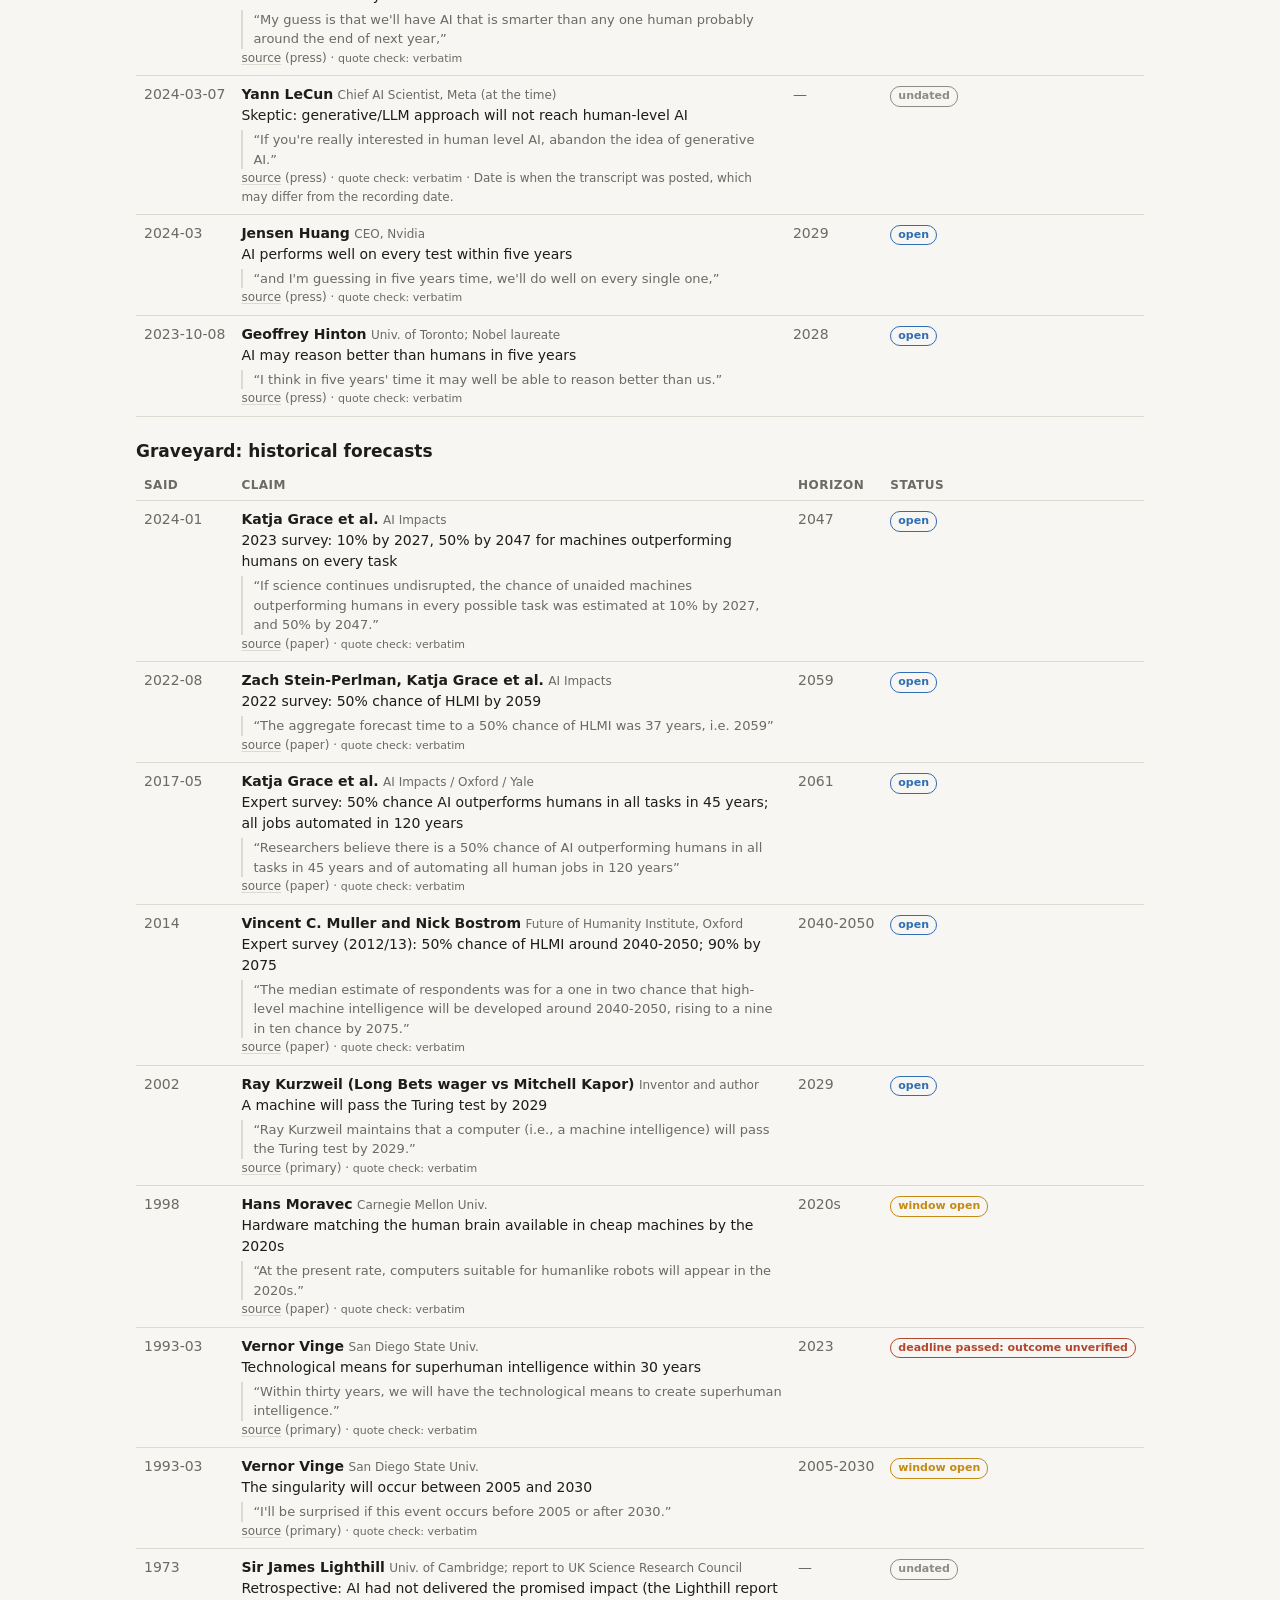
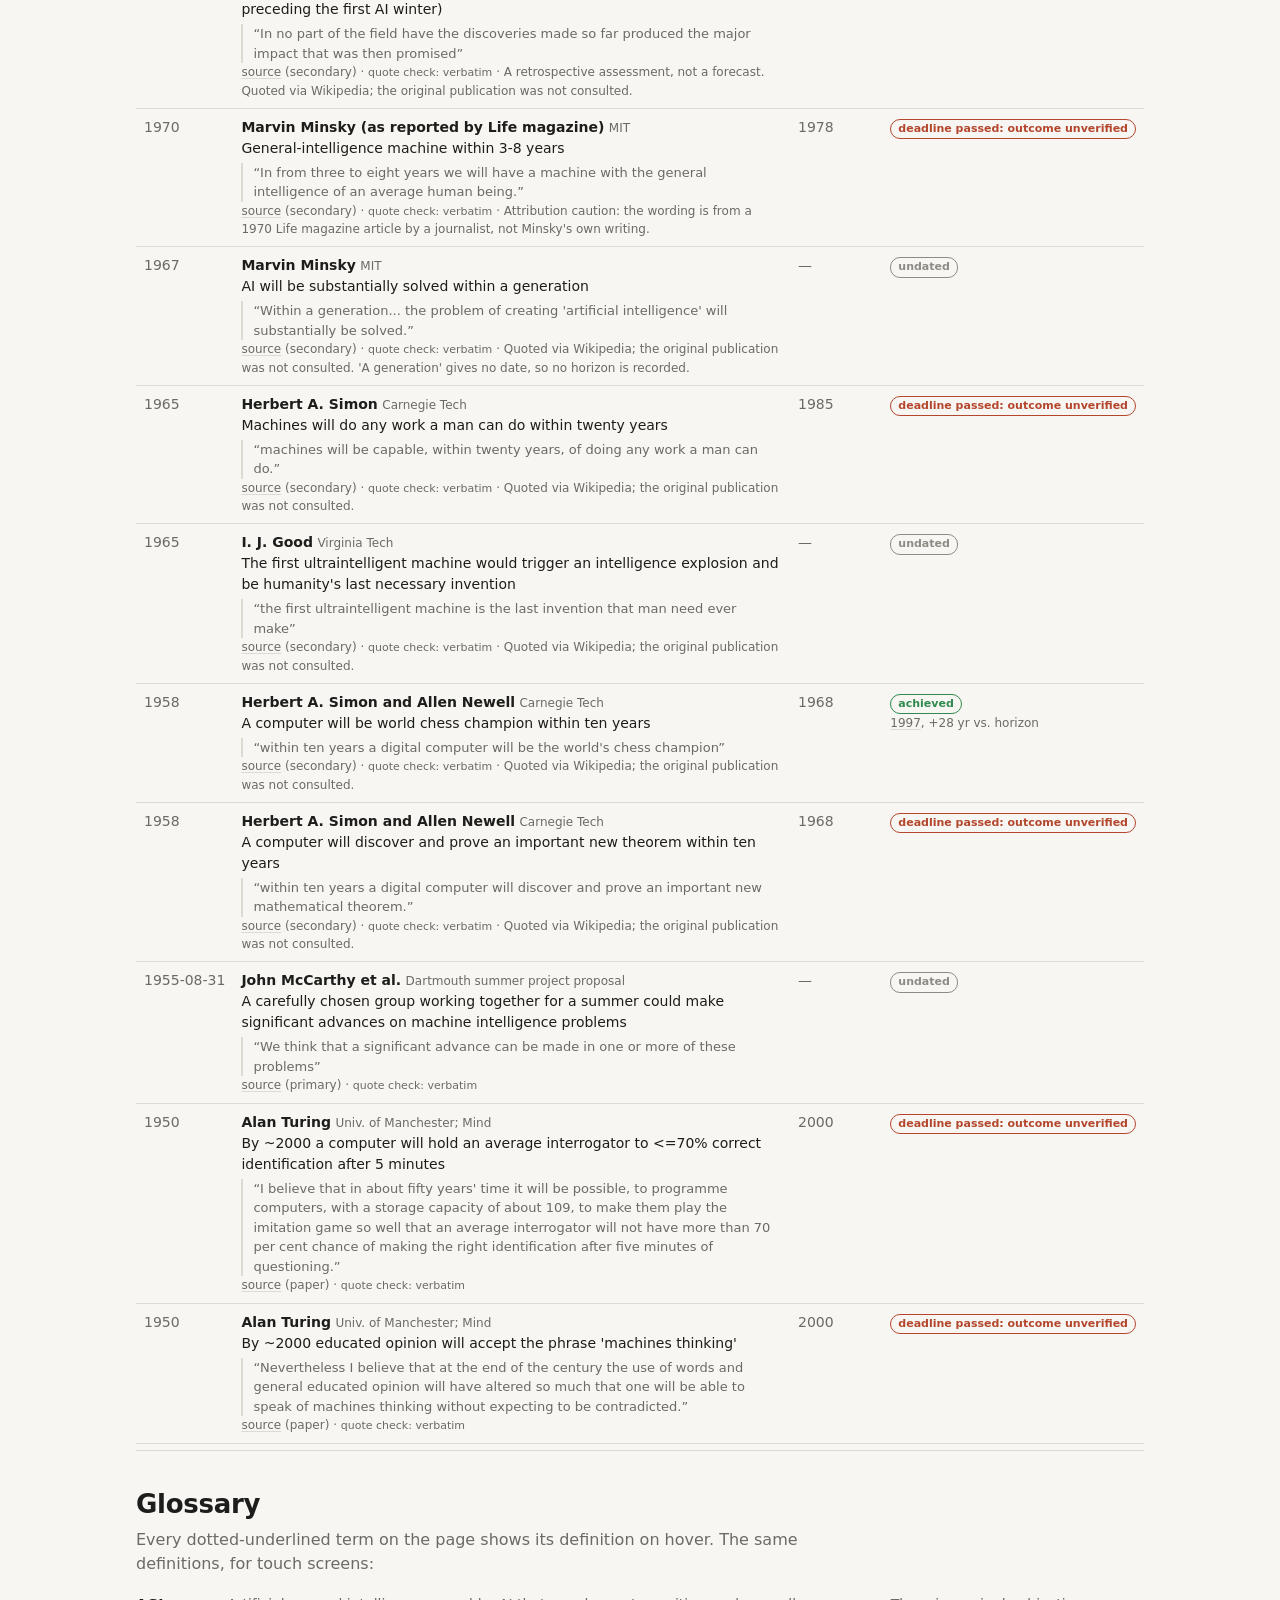
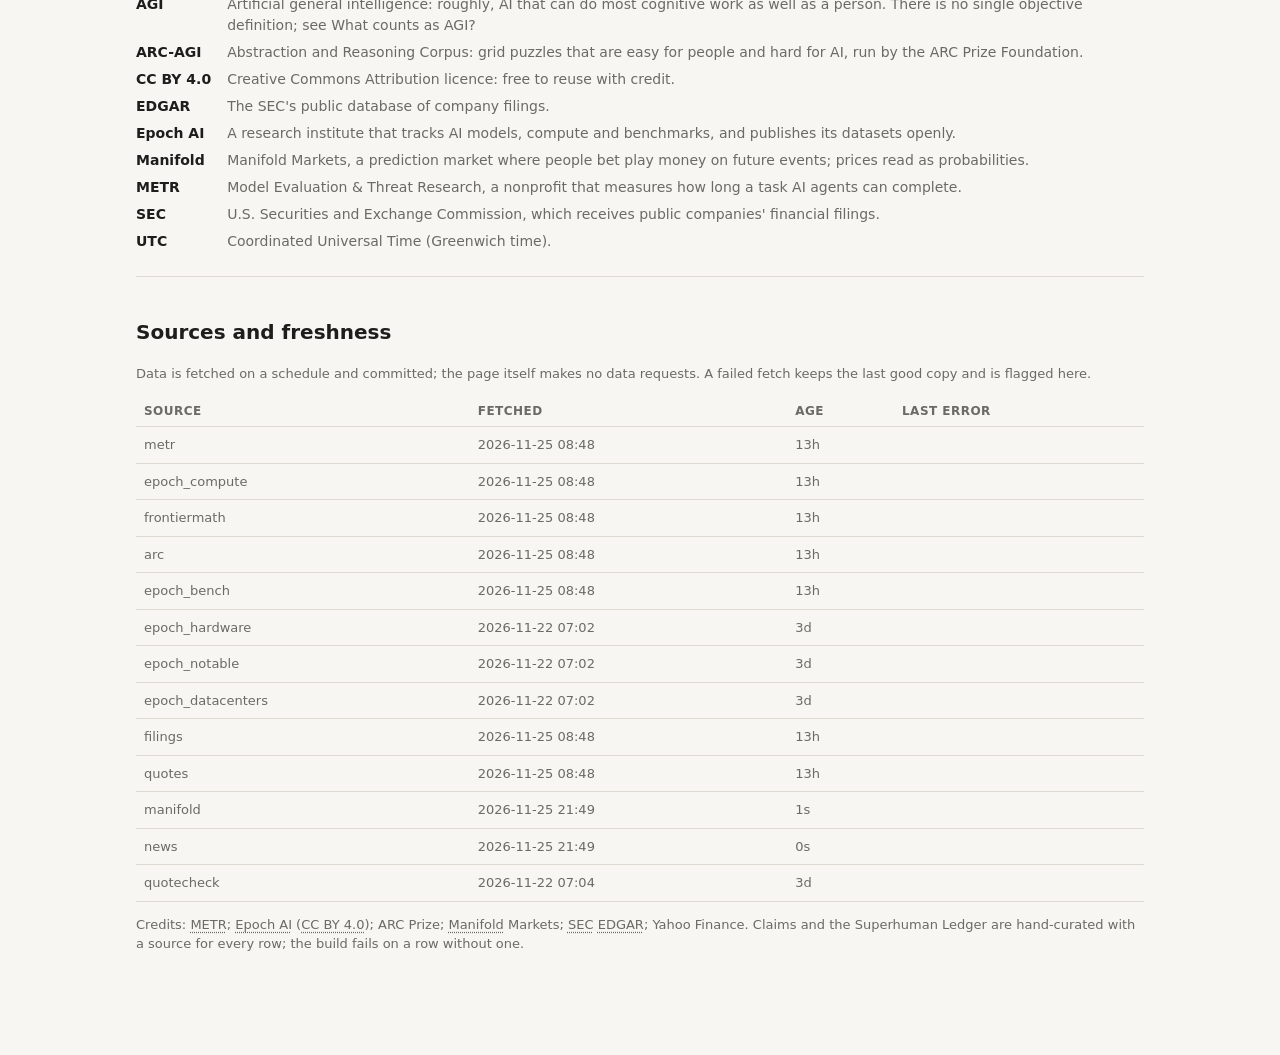
==== commit f03a02ad: "chore: refresh 2026-11-25 21:49 UTC" ====
--- a/docs/claims.html
+++ b/docs/claims.html
@@ -214,14 +214,14 @@
 nav.toc a.toc-claims { color: var(--accent); font-weight: 600; }
 </style>
 <link rel="stylesheet" href="https://gcicc.github.io/suite/network.css">
-<script src="https://gcicc.github.io/suite/network.js" data-section="overhang" data-built="2026-11-25 08:48 UTC" data-next="every 6h" defer></script>
+<script src="https://gcicc.github.io/suite/network.js" data-section="overhang" data-built="2026-11-25 21:49 UTC" data-next="every 6h" defer></script>
 </head>
 <body>
 <main>
 <header class="mast">
   <h1><a href="index.html" style="color:inherit;text-decoration:none">OVERHANG</a></h1>
   <p class="dek">What has been claimed about AI, against what has been measured.</p>
-  <div class="meta">Built 2026-11-25 08:48 <abbr class="term" title="Coordinated Universal Time (Greenwich time).">UTC</abbr> · 40 sourced claims · 31 superhuman-ledger events · no LLM anywhere in the pipeline</div>
+  <div class="meta">Built 2026-11-25 21:49 <abbr class="term" title="Coordinated Universal Time (Greenwich time).">UTC</abbr> · 40 sourced claims · 31 superhuman-ledger events · no LLM anywhere in the pipeline</div>
   <nav class="toc">
     <a href="index.html">← News &amp; measured</a>
     <a href="#ledger">The Ledger</a>
@@ -357,14 +357,14 @@
 <section id="crowd">
   <h2>Crowd vs. CEOs</h2>
   <p class="lede">Prediction-market odds that <abbr class="term" title="Artificial general intelligence: roughly, AI that can do most cognitive work as well as a person. There is no single objective definition; see What counts as AGI?">AGI</abbr> arrives before each year (<abbr class="term" title="Manifold Markets, a prediction market where people bet play money on future events; prices read as probabilities.">Manifold</abbr>), set against the windows lab leaders have given. These are separate markets with their own resolution criteria, and none uses a CEO's definition of <abbr class="term" title="Artificial general intelligence: roughly, AI that can do most cognitive work as well as a person. There is no single objective definition; see What counts as AGI?">AGI</abbr>. All four share one loose definition and resolve on a moderator's judgement (<a href="#def08">see What counts as <abbr class="term" title="Artificial general intelligence: roughly, AI that can do most cognitive work as well as a person. There is no single objective definition; see What counts as AGI?">AGI</abbr>?</a>). Read the line as the crowd's rough timing, not as a calibrated distribution.</p>
-  <div class="panel"><svg class="chart" viewBox="0 0 760 484" role="img" aria-label="Crowd vs CEOs" preserveAspectRatio="xMidYMid meet"><line class="grid" x1="170.0" x2="170.0" y1="18" y2="450"/><text class="tick" x="170.0" y="466" text-anchor="middle">2026</text><line class="grid" x1="227.0" x2="227.0" y1="18" y2="450"/><text class="tick" x="227.0" y="466" text-anchor="middle">2027</text><line class="grid" x1="284.0" x2="284.0" y1="18" y2="450"/><text class="tick" x="284.0" y="466" text-anchor="middle">2028</text><line class="grid" x1="341.0" x2="341.0" y1="18" y2="450"/><text class="tick" x="341.0" y="466" text-anchor="middle">2029</text><line class="grid" x1="398.0" x2="398.0" y1="18" y2="450"/><text class="tick" x="398.0" y="466" text-anchor="middle">2030</text><line class="grid" x1="455.0" x2="455.0" y1="18" y2="450"/><text class="tick" x="455.0" y="466" text-anchor="middle">2031</text><line class="grid" x1="512.0" x2="512.0" y1="18" y2="450"/><text class="tick" x="512.0" y="466" text-anchor="middle">2032</text><line class="grid" x1="569.0" x2="569.0" y1="18" y2="450"/><text class="tick" x="569.0" y="466" text-anchor="middle">2033</text><line class="grid" x1="626.0" x2="626.0" y1="18" y2="450"/><text class="tick" x="626.0" y="466" text-anchor="middle">2034</text><line class="grid" x1="683.0" x2="683.0" y1="18" y2="450"/><text class="tick" x="683.0" y="466" text-anchor="middle">2035</text><line class="grid" x1="740.0" x2="740.0" y1="18" y2="450"/><text class="tick" x="740.0" y="466" text-anchor="middle">2036</text><line class="grid" x1="170" x2="740" y1="190.0" y2="190.0"/><text class="tick" x="164" y="194.0" text-anchor="end">0%</text><line class="grid" x1="170" x2="740" y1="147.0" y2="147.0"/><text class="tick" x="164" y="151.0" text-anchor="end">25%</text><line class="grid" x1="170" x2="740" y1="104.0" y2="104.0"/><text class="tick" x="164" y="108.0" text-anchor="end">50%</text><line class="grid" x1="170" x2="740" y1="61.0" y2="61.0"/><text class="tick" x="164" y="65.0" text-anchor="end">75%</text><line class="grid" x1="170" x2="740" y1="18.0" y2="18.0"/><text class="tick" x="164" y="22.0" text-anchor="end">100%</text><text class="row-label" x="130" y="108.0" text-anchor="end">P(AGI before year)</text><path class="crowd" d="M227.0,182.1 L284.0,143.2 L398.0,100.6 L512.0,78.2"/><circle class="pt-front" cx="227.0" cy="182.1" r="4"><title>Will we get AGI before 2027?: 5%</title></circle><circle class="pt-front" cx="284.0" cy="143.2" r="4"><title>Will we get AGI before 2028?: 27%</title></circle><circle class="pt-front" cx="398.0" cy="100.6" r="4"><title>Will we get AGI before 2030?: 52%</title></circle><circle class="pt-front" cx="512.0" cy="78.2" r="4"><title>Will we get AGI before 2032?: 65%</title></circle><a href="#cu17"><text class="row-label" x="164" y="223.0" text-anchor="end">Elon Musk · 2024</text></a><rect class="window st-passed" x="170.0" y="215.0" width="3.0" height="8" rx="2"><title>Elon Musk: AI smarter than any one human around end of 2025</title></rect><a href="#cu10"><text class="row-label" x="164" y="237.0" text-anchor="end">Dario Amodei · 2025</text></a><text class="row-label st-passed-text" x="172.0" y="237.0">◂ 2025-09<title>Dario Amodei: AI writes 90% of code within 3-6 months</title></text><a href="#cu04"><text class="row-label" x="164" y="251.0" text-anchor="end">Sam Altman · 2025</text></a><rect class="window st-window" x="170.0" y="243.0" width="57.0" height="8" rx="2"><title>Sam Altman: Novel-insight systems in 2026</title></rect><a href="#cu07"><text class="row-label" x="164" y="265.0" text-anchor="end">Dario Amodei · 2024</text></a><rect class="window st-window" x="170.0" y="257.0" width="57.0" height="8" rx="2"><title>Dario Amodei: Powerful AI could arrive as early as 2026</title></rect><a href="#cu05"><text class="row-label" x="164" y="279.0" text-anchor="end">Sam Altman · 2025</text></a><rect class="window st-passed" x="207.9" y="271.0" width="4.7" height="8" rx="2"><title>Sam Altman: OpenAI target: intern-level AI research assistant by Sept 2026</title></rect><a href="#cu24"><text class="row-label" x="164" y="293.0" text-anchor="end">Jensen Huang · 2026</text></a><rect class="window st-passed" x="208.7" y="285.0" width="3.0" height="8" rx="2"><title>Jensen Huang: AGI has arrived with OpenAI&#x27;s GPT-6 Astra</title></rect><a href="#cu09"><text class="row-label" x="164" y="307.0" text-anchor="end">Anthropic · 2025</text></a><rect class="window st-open" x="227.0" y="299.0" width="57.0" height="8" rx="2"><title>Anthropic: Powerful AI systems (Nobel-level across most disciplines) by late 2026 / early 2027</title></rect><a href="#cu13"><text class="row-label" x="164" y="321.0" text-anchor="end">Leopold Aschenbrenner · 2024</text></a><rect class="window st-open" x="227.0" y="313.0" width="57.0" height="8" rx="2"><title>Leopold Aschenbrenner: AGI by 2027 is strikingly plausible</title></rect><a href="#cu11"><text class="row-label" x="164" y="335.0" text-anchor="end">Dario Amodei · 2026</text></a><rect class="window st-open" x="227.0" y="327.0" width="114.0" height="8" rx="2"><title>Dario Amodei: Powerful AI could be 1-2 years away</title></rect><a href="#cu06"><text class="row-label" x="164" y="349.0" text-anchor="end">Sam Altman · 2025</text></a><rect class="window st-open" x="284.0" y="341.0" width="57.0" height="8" rx="2"><title>Sam Altman: OpenAI target: fully automated AI researcher by 2028</title></rect><a href="#cu21"><text class="row-label" x="164" y="363.0" text-anchor="end">Geoffrey Hinton · 2023</text></a><rect class="window st-open" x="284.0" y="355.0" width="57.0" height="8" rx="2"><title>Geoffrey Hinton: AI may reason better than humans in five years</title></rect><a href="#cu20"><text class="row-label" x="164" y="377.0" text-anchor="end">Jensen Huang · 2024</text></a><rect class="window st-open" x="341.0" y="369.0" width="57.0" height="8" rx="2"><title>Jensen Huang: AI performs well on every test within five years</title></rect><a href="#cu19"><text class="row-label" x="164" y="391.0" text-anchor="end">Mark Zuckerberg · 2025</text></a><rect class="window st-open" x="398.0" y="383.0" width="57.0" height="8" rx="2"><title>Mark Zuckerberg: The rest of this decade is decisive for superintelligence&#x27;s path</title></rect><a href="#cu14"><text class="row-label" x="164" y="405.0" text-anchor="end">Demis Hassabis · 2025</text></a><rect class="window st-open" x="398.0" y="397.0" width="342.0" height="8" rx="2"><title>Demis Hassabis: AGI within five to ten years</title></rect><a href="#cu03"><text class="row-label" x="164" y="419.0" text-anchor="end">Sam Altman · 2025</text></a><rect class="window st-open" x="683.0" y="411.0" width="57.0" height="8" rx="2"><title>Sam Altman: By 2035 one person can command the intellectual capacity of all of 2025</title></rect><a href="#cu12"><text class="row-label" x="164" y="433.0" text-anchor="end">Daniel Kokotajlo et al. · 2025</text></a><rect class="window st-open" x="683.0" y="425.0" width="57.0" height="8" rx="2"><title>Daniel Kokotajlo et al.: AI 2027 scenario: superhuman AI impact over the next decade exceeds the Industrial Revolution</title></rect><a href="#cu15"><text class="row-label" x="164" y="447.0" text-anchor="end">Demis Hassabis · 2025</text></a><rect class="window st-open" x="683.0" y="439.0" width="57.0" height="8" rx="2"><title>Demis Hassabis: AI could end disease within about a decade</title></rect><line class="now" x1="221.2" x2="221.2" y1="18" y2="450"/><text class="now-label" x="225.2" y="28">now</text></svg>
-    <p class="cap">Observed 2026-11-25 08:48 <abbr class="term" title="Coordinated Universal Time (Greenwich time).">UTC</abbr>. Below the line: every dated horizon from the current-claims set, sorted by when it opens and coloured by status.</p>
+  <div class="panel"><svg class="chart" viewBox="0 0 760 484" role="img" aria-label="Crowd vs CEOs" preserveAspectRatio="xMidYMid meet"><line class="grid" x1="170.0" x2="170.0" y1="18" y2="450"/><text class="tick" x="170.0" y="466" text-anchor="middle">2026</text><line class="grid" x1="227.0" x2="227.0" y1="18" y2="450"/><text class="tick" x="227.0" y="466" text-anchor="middle">2027</text><line class="grid" x1="284.0" x2="284.0" y1="18" y2="450"/><text class="tick" x="284.0" y="466" text-anchor="middle">2028</text><line class="grid" x1="341.0" x2="341.0" y1="18" y2="450"/><text class="tick" x="341.0" y="466" text-anchor="middle">2029</text><line class="grid" x1="398.0" x2="398.0" y1="18" y2="450"/><text class="tick" x="398.0" y="466" text-anchor="middle">2030</text><line class="grid" x1="455.0" x2="455.0" y1="18" y2="450"/><text class="tick" x="455.0" y="466" text-anchor="middle">2031</text><line class="grid" x1="512.0" x2="512.0" y1="18" y2="450"/><text class="tick" x="512.0" y="466" text-anchor="middle">2032</text><line class="grid" x1="569.0" x2="569.0" y1="18" y2="450"/><text class="tick" x="569.0" y="466" text-anchor="middle">2033</text><line class="grid" x1="626.0" x2="626.0" y1="18" y2="450"/><text class="tick" x="626.0" y="466" text-anchor="middle">2034</text><line class="grid" x1="683.0" x2="683.0" y1="18" y2="450"/><text class="tick" x="683.0" y="466" text-anchor="middle">2035</text><line class="grid" x1="740.0" x2="740.0" y1="18" y2="450"/><text class="tick" x="740.0" y="466" text-anchor="middle">2036</text><line class="grid" x1="170" x2="740" y1="190.0" y2="190.0"/><text class="tick" x="164" y="194.0" text-anchor="end">0%</text><line class="grid" x1="170" x2="740" y1="147.0" y2="147.0"/><text class="tick" x="164" y="151.0" text-anchor="end">25%</text><line class="grid" x1="170" x2="740" y1="104.0" y2="104.0"/><text class="tick" x="164" y="108.0" text-anchor="end">50%</text><line class="grid" x1="170" x2="740" y1="61.0" y2="61.0"/><text class="tick" x="164" y="65.0" text-anchor="end">75%</text><line class="grid" x1="170" x2="740" y1="18.0" y2="18.0"/><text class="tick" x="164" y="22.0" text-anchor="end">100%</text><text class="row-label" x="130" y="108.0" text-anchor="end">P(AGI before year)</text><path class="crowd" d="M227.0,182.1 L284.0,139.3 L398.0,100.6 L512.0,78.2"/><circle class="pt-front" cx="227.0" cy="182.1" r="4"><title>Will we get AGI before 2027?: 5%</title></circle><circle class="pt-front" cx="284.0" cy="139.3" r="4"><title>Will we get AGI before 2028?: 29%</title></circle><circle class="pt-front" cx="398.0" cy="100.6" r="4"><title>Will we get AGI before 2030?: 52%</title></circle><circle class="pt-front" cx="512.0" cy="78.2" r="4"><title>Will we get AGI before 2032?: 65%</title></circle><a href="#cu17"><text class="row-label" x="164" y="223.0" text-anchor="end">Elon Musk · 2024</text></a><rect class="window st-passed" x="170.0" y="215.0" width="3.0" height="8" rx="2"><title>Elon Musk: AI smarter than any one human around end of 2025</title></rect><a href="#cu10"><text class="row-label" x="164" y="237.0" text-anchor="end">Dario Amodei · 2025</text></a><text class="row-label st-passed-text" x="172.0" y="237.0">◂ 2025-09<title>Dario Amodei: AI writes 90% of code within 3-6 months</title></text><a href="#cu04"><text class="row-label" x="164" y="251.0" text-anchor="end">Sam Altman · 2025</text></a><rect class="window st-window" x="170.0" y="243.0" width="57.0" height="8" rx="2"><title>Sam Altman: Novel-insight systems in 2026</title></rect><a href="#cu07"><text class="row-label" x="164" y="265.0" text-anchor="end">Dario Amodei · 2024</text></a><rect class="window st-window" x="170.0" y="257.0" width="57.0" height="8" rx="2"><title>Dario Amodei: Powerful AI could arrive as early as 2026</title></rect><a href="#cu05"><text class="row-label" x="164" y="279.0" text-anchor="end">Sam Altman · 2025</text></a><rect class="window st-passed" x="207.9" y="271.0" width="4.7" height="8" rx="2"><title>Sam Altman: OpenAI target: intern-level AI research assistant by Sept 2026</title></rect><a href="#cu24"><text class="row-label" x="164" y="293.0" text-anchor="end">Jensen Huang · 2026</text></a><rect class="window st-passed" x="208.7" y="285.0" width="3.0" height="8" rx="2"><title>Jensen Huang: AGI has arrived with OpenAI&#x27;s GPT-6 Astra</title></rect><a href="#cu09"><text class="row-label" x="164" y="307.0" text-anchor="end">Anthropic · 2025</text></a><rect class="window st-open" x="227.0" y="299.0" width="57.0" height="8" rx="2"><title>Anthropic: Powerful AI systems (Nobel-level across most disciplines) by late 2026 / early 2027</title></rect><a href="#cu13"><text class="row-label" x="164" y="321.0" text-anchor="end">Leopold Aschenbrenner · 2024</text></a><rect class="window st-open" x="227.0" y="313.0" width="57.0" height="8" rx="2"><title>Leopold Aschenbrenner: AGI by 2027 is strikingly plausible</title></rect><a href="#cu11"><text class="row-label" x="164" y="335.0" text-anchor="end">Dario Amodei · 2026</text></a><rect class="window st-open" x="227.0" y="327.0" width="114.0" height="8" rx="2"><title>Dario Amodei: Powerful AI could be 1-2 years away</title></rect><a href="#cu06"><text class="row-label" x="164" y="349.0" text-anchor="end">Sam Altman · 2025</text></a><rect class="window st-open" x="284.0" y="341.0" width="57.0" height="8" rx="2"><title>Sam Altman: OpenAI target: fully automated AI researcher by 2028</title></rect><a href="#cu21"><text class="row-label" x="164" y="363.0" text-anchor="end">Geoffrey Hinton · 2023</text></a><rect class="window st-open" x="284.0" y="355.0" width="57.0" height="8" rx="2"><title>Geoffrey Hinton: AI may reason better than humans in five years</title></rect><a href="#cu20"><text class="row-label" x="164" y="377.0" text-anchor="end">Jensen Huang · 2024</text></a><rect class="window st-open" x="341.0" y="369.0" width="57.0" height="8" rx="2"><title>Jensen Huang: AI performs well on every test within five years</title></rect><a href="#cu19"><text class="row-label" x="164" y="391.0" text-anchor="end">Mark Zuckerberg · 2025</text></a><rect class="window st-open" x="398.0" y="383.0" width="57.0" height="8" rx="2"><title>Mark Zuckerberg: The rest of this decade is decisive for superintelligence&#x27;s path</title></rect><a href="#cu14"><text class="row-label" x="164" y="405.0" text-anchor="end">Demis Hassabis · 2025</text></a><rect class="window st-open" x="398.0" y="397.0" width="342.0" height="8" rx="2"><title>Demis Hassabis: AGI within five to ten years</title></rect><a href="#cu03"><text class="row-label" x="164" y="419.0" text-anchor="end">Sam Altman · 2025</text></a><rect class="window st-open" x="683.0" y="411.0" width="57.0" height="8" rx="2"><title>Sam Altman: By 2035 one person can command the intellectual capacity of all of 2025</title></rect><a href="#cu12"><text class="row-label" x="164" y="433.0" text-anchor="end">Daniel Kokotajlo et al. · 2025</text></a><rect class="window st-open" x="683.0" y="425.0" width="57.0" height="8" rx="2"><title>Daniel Kokotajlo et al.: AI 2027 scenario: superhuman AI impact over the next decade exceeds the Industrial Revolution</title></rect><a href="#cu15"><text class="row-label" x="164" y="447.0" text-anchor="end">Demis Hassabis · 2025</text></a><rect class="window st-open" x="683.0" y="439.0" width="57.0" height="8" rx="2"><title>Demis Hassabis: AI could end disease within about a decade</title></rect><line class="now" x1="221.2" x2="221.2" y1="18" y2="450"/><text class="now-label" x="225.2" y="28">now</text></svg>
+    <p class="cap">Observed 2026-11-25 21:49 <abbr class="term" title="Coordinated Universal Time (Greenwich time).">UTC</abbr>. Below the line: every dated horizon from the current-claims set, sorted by when it opens and coloured by status.</p>
   </div>
   <div class="tbl-wrap"><table>
     <tr><th>Market</th><th>Probability</th><th class="hide-sm">Volume</th></tr>
     <tr><td><a href="https://manifold.markets/RemNi/will-we-get-agi-before-2027-d7b5f2b00ace">Will we get <abbr class="term" title="Artificial general intelligence: roughly, AI that can do most cognitive work as well as a person. There is no single objective definition; see What counts as AGI?">AGI</abbr> before 2027?</a></td><td>5%</td><td class="hide-sm">312,018</td></tr>
-    <tr><td><a href="https://manifold.markets/RemNi/will-we-get-agi-before-2028-ff560f9e9346">Will we get <abbr class="term" title="Artificial general intelligence: roughly, AI that can do most cognitive work as well as a person. There is no single objective definition; see What counts as AGI?">AGI</abbr> before 2028?</a></td><td>27%</td><td class="hide-sm">180,966</td></tr>
-    <tr><td><a href="https://manifold.markets/RemNi/will-we-get-agi-before-2030">Will we get <abbr class="term" title="Artificial general intelligence: roughly, AI that can do most cognitive work as well as a person. There is no single objective definition; see What counts as AGI?">AGI</abbr> before 2030?</a></td><td>52%</td><td class="hide-sm">144,099</td></tr>
+    <tr><td><a href="https://manifold.markets/RemNi/will-we-get-agi-before-2028-ff560f9e9346">Will we get <abbr class="term" title="Artificial general intelligence: roughly, AI that can do most cognitive work as well as a person. There is no single objective definition; see What counts as AGI?">AGI</abbr> before 2028?</a></td><td>29%</td><td class="hide-sm">180,997</td></tr>
+    <tr><td><a href="https://manifold.markets/RemNi/will-we-get-agi-before-2030">Will we get <abbr class="term" title="Artificial general intelligence: roughly, AI that can do most cognitive work as well as a person. There is no single objective definition; see What counts as AGI?">AGI</abbr> before 2030?</a></td><td>52%</td><td class="hide-sm">144,109</td></tr>
     <tr><td><a href="https://manifold.markets/RemNi/will-we-get-agi-before-2032">Will we get <abbr class="term" title="Artificial general intelligence: roughly, AI that can do most cognitive work as well as a person. There is no single objective definition; see What counts as AGI?">AGI</abbr> before 2032?</a></td><td>65%</td><td class="hide-sm">68,351</td></tr>
   </table></div>
 </section>
@@ -829,18 +829,18 @@
   <p>Data is fetched on a schedule and committed; the page itself makes no data requests. A failed fetch keeps the last good copy and is flagged here.</p>
   <div class="tbl-wrap"><table>
     <tr><th>Source</th><th>Fetched</th><th>Age</th><th>Last error</th></tr>
-    <tr><td>metr</td><td>2026-11-25 08:48</td><td class="">5s</td><td></td></tr>
-    <tr><td>epoch_compute</td><td>2026-11-25 08:48</td><td class="">5s</td><td></td></tr>
-    <tr><td>frontiermath</td><td>2026-11-25 08:48</td><td class="">5s</td><td></td></tr>
-    <tr><td>arc</td><td>2026-11-25 08:48</td><td class="">5s</td><td></td></tr>
-    <tr><td>epoch_bench</td><td>2026-11-25 08:48</td><td class="">4s</td><td></td></tr>
+    <tr><td>metr</td><td>2026-11-25 08:48</td><td class="">13h</td><td></td></tr>
+    <tr><td>epoch_compute</td><td>2026-11-25 08:48</td><td class="">13h</td><td></td></tr>
+    <tr><td>frontiermath</td><td>2026-11-25 08:48</td><td class="">13h</td><td></td></tr>
+    <tr><td>arc</td><td>2026-11-25 08:48</td><td class="">13h</td><td></td></tr>
+    <tr><td>epoch_bench</td><td>2026-11-25 08:48</td><td class="">13h</td><td></td></tr>
     <tr><td>epoch_hardware</td><td>2026-11-22 07:02</td><td class="">3d</td><td></td></tr>
     <tr><td>epoch_notable</td><td>2026-11-22 07:02</td><td class="">3d</td><td></td></tr>
     <tr><td>epoch_datacenters</td><td>2026-11-22 07:02</td><td class="">3d</td><td></td></tr>
-    <tr><td>filings</td><td>2026-11-25 08:48</td><td class="">3s</td><td></td></tr>
-    <tr><td>quotes</td><td>2026-11-25 08:48</td><td class="">2s</td><td></td></tr>
-    <tr><td>manifold</td><td>2026-11-25 08:48</td><td class="">1s</td><td></td></tr>
-    <tr><td>news</td><td>2026-11-25 08:48</td><td class="">0s</td><td></td></tr>
+    <tr><td>filings</td><td>2026-11-25 08:48</td><td class="">13h</td><td></td></tr>
+    <tr><td>quotes</td><td>2026-11-25 08:48</td><td class="">13h</td><td></td></tr>
+    <tr><td>manifold</td><td>2026-11-25 21:49</td><td class="">1s</td><td></td></tr>
+    <tr><td>news</td><td>2026-11-25 21:49</td><td class="">0s</td><td></td></tr>
     <tr><td>quotecheck</td><td>2026-11-22 07:04</td><td class="">3d</td><td></td></tr>
   </table></div>
   <p>Credits: <abbr class="term" title="Model Evaluation &amp; Threat Research, a nonprofit that measures how long a task AI agents can complete.">METR</abbr>; <abbr class="term" title="A research institute that tracks AI models, compute and benchmarks, and publishes its datasets openly.">Epoch AI</abbr> (<abbr class="term" title="Creative Commons Attribution licence: free to reuse with credit.">CC BY 4.0</abbr>); ARC Prize; <abbr class="term" title="Manifold Markets, a prediction market where people bet play money on future events; prices read as probabilities.">Manifold</abbr> Markets; <abbr class="term" title="U.S. Securities and Exchange Commission, which receives public companies&#x27; financial filings.">SEC</abbr> <abbr class="term" title="The SEC&#x27;s public database of company filings.">EDGAR</abbr>; Yahoo Finance. Claims and the Superhuman Ledger are hand-curated with a source for every row; the build fails on a row without one.</p>
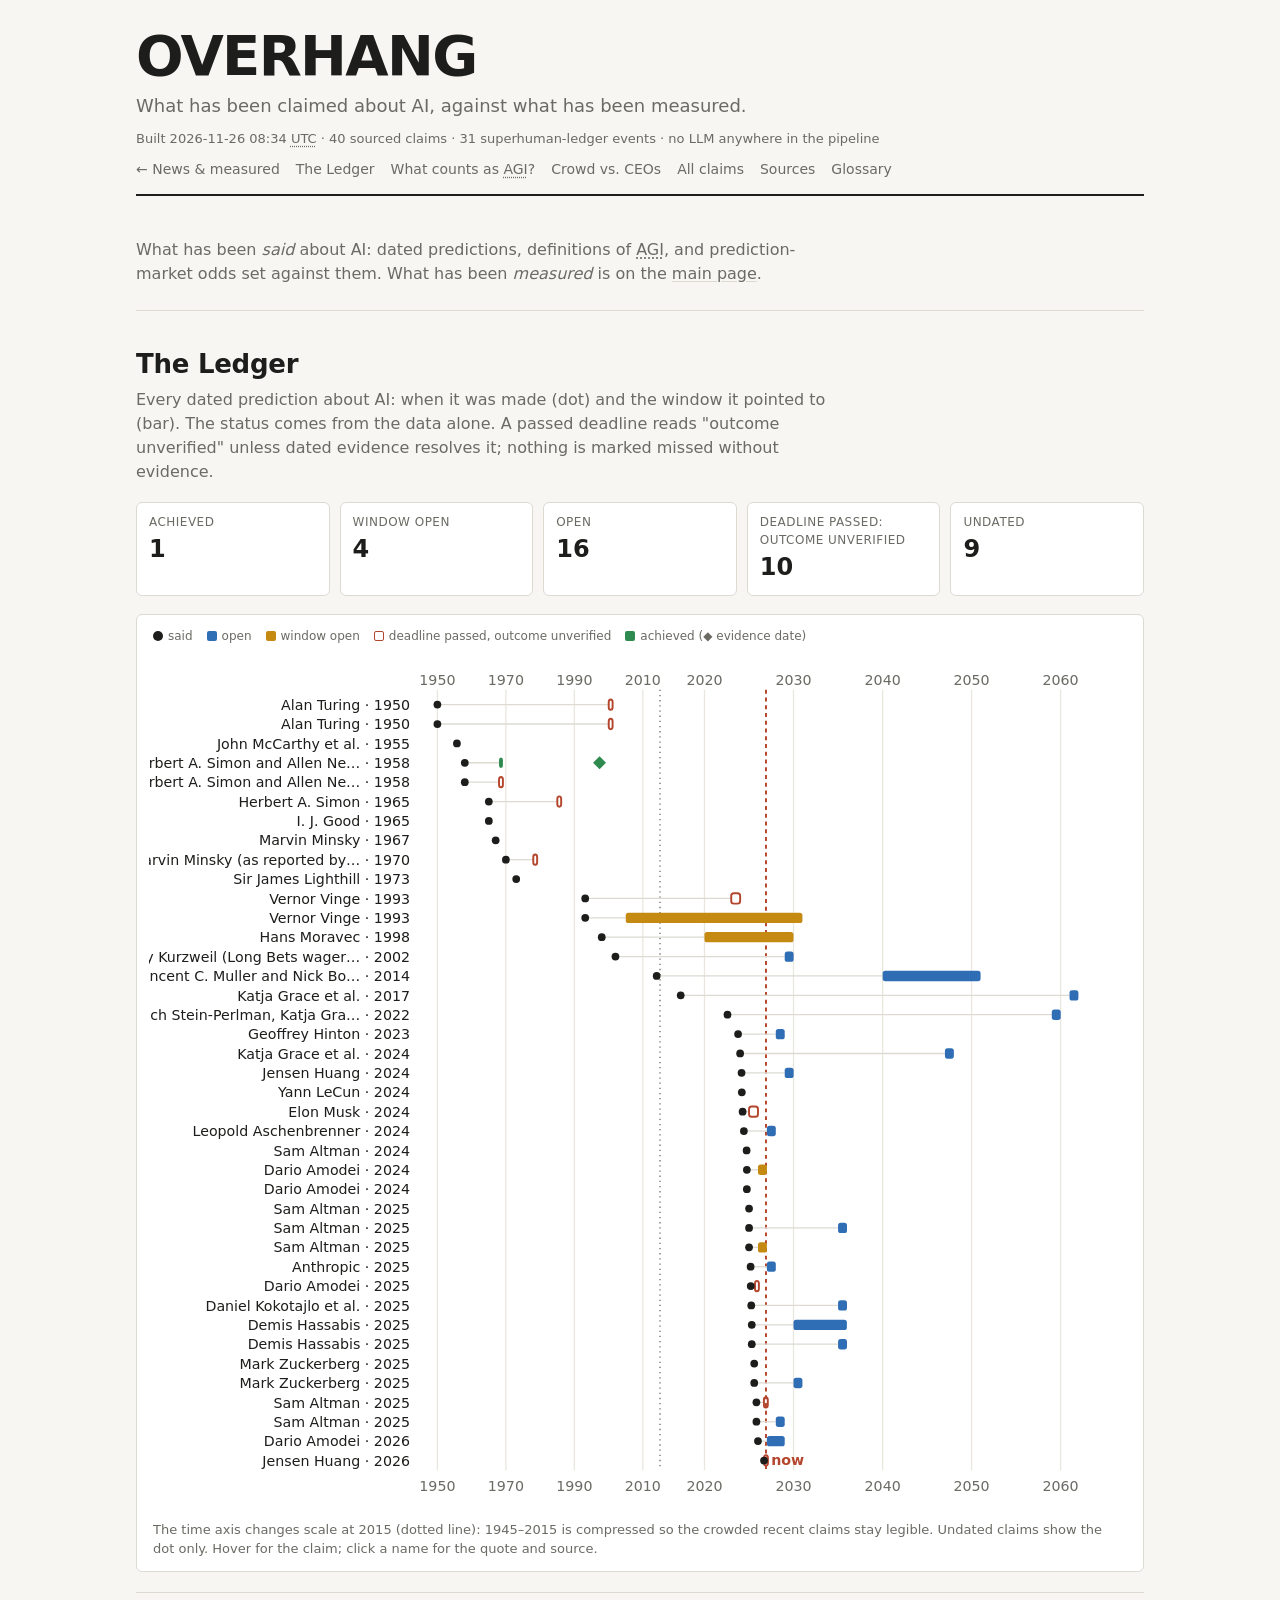
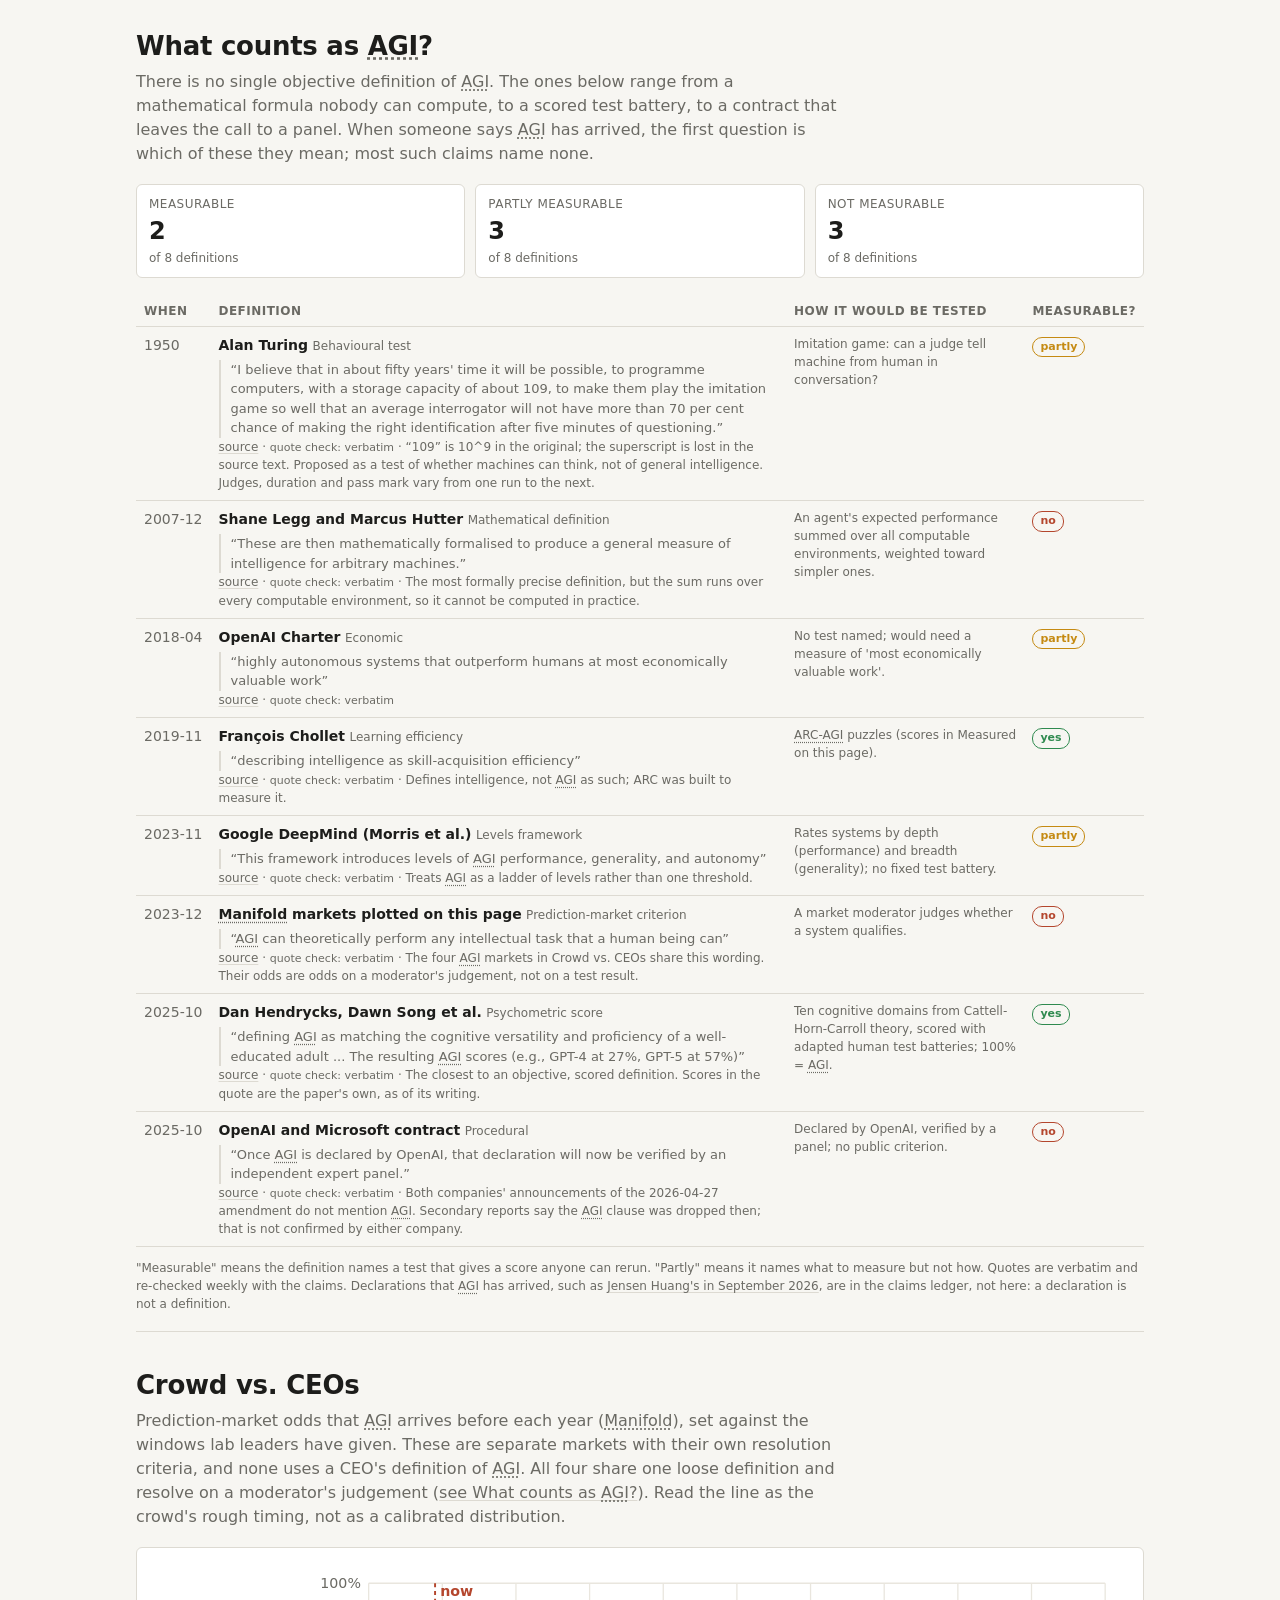
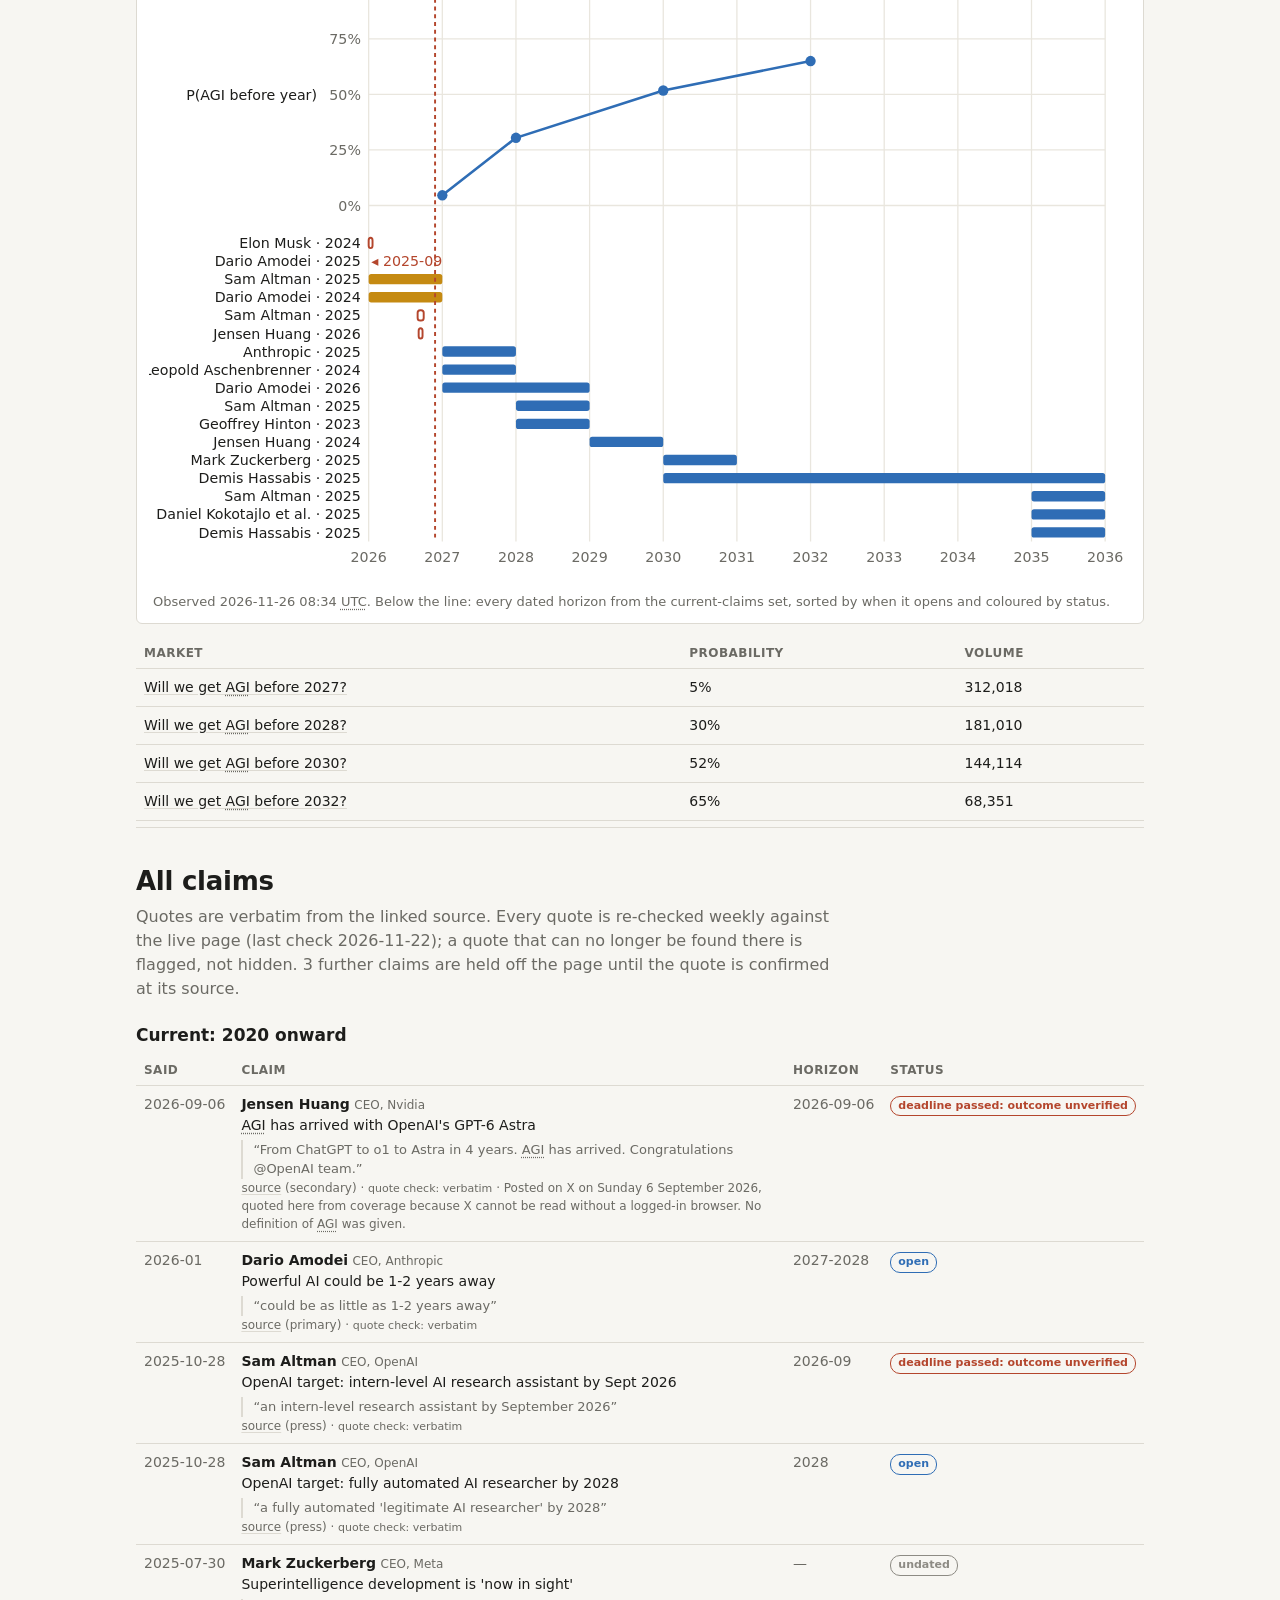
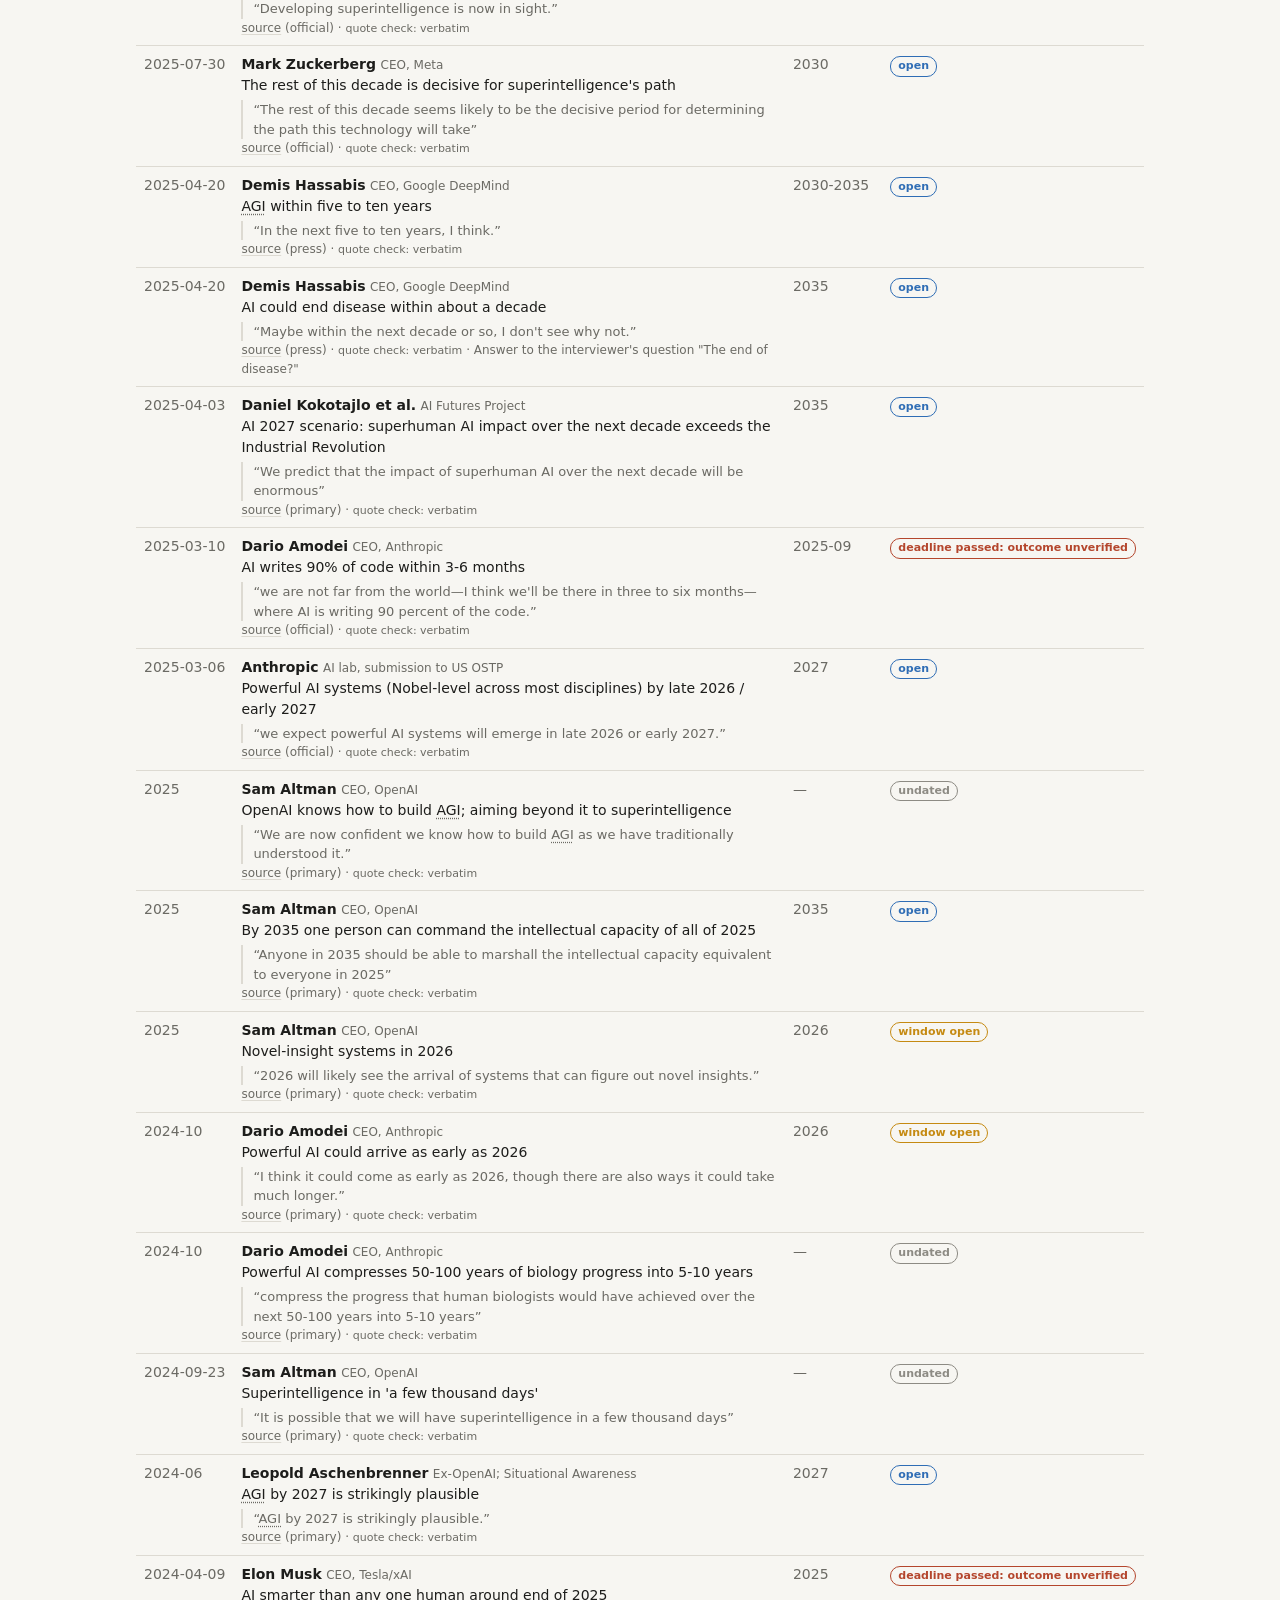
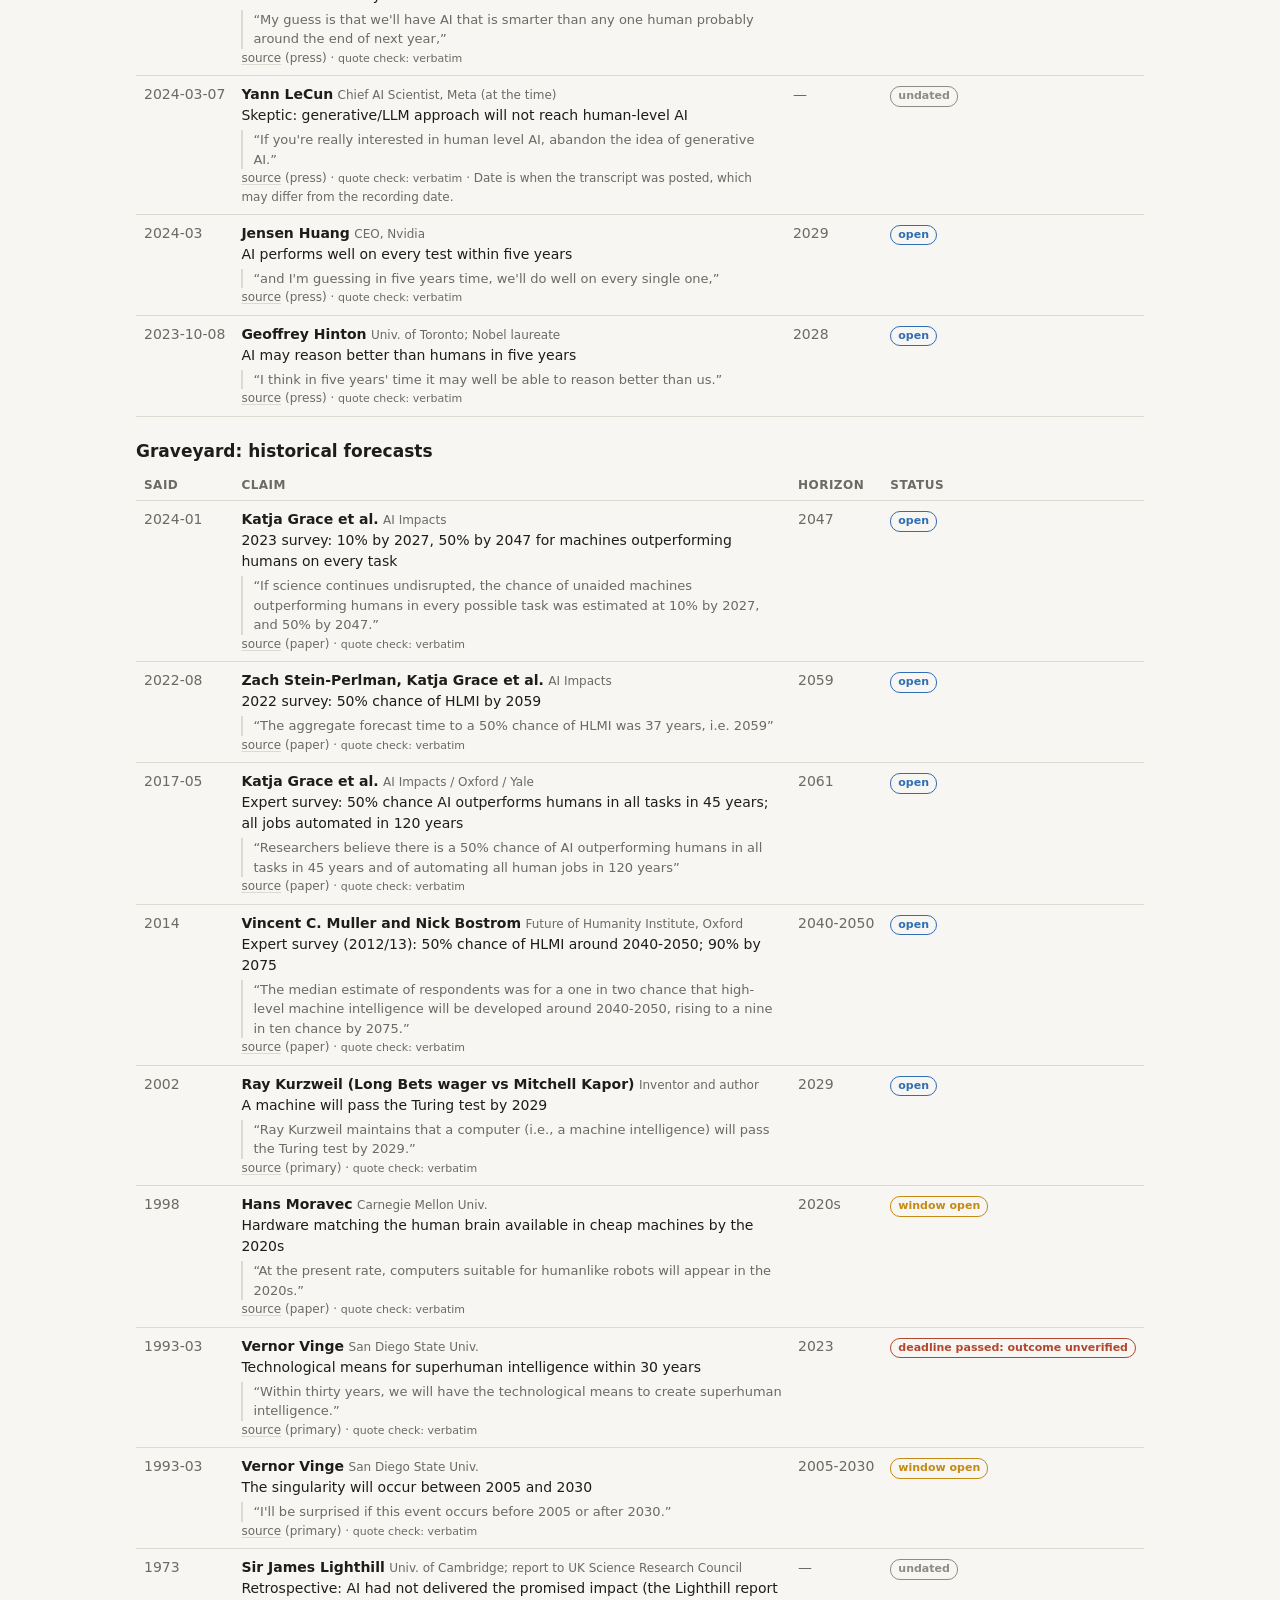
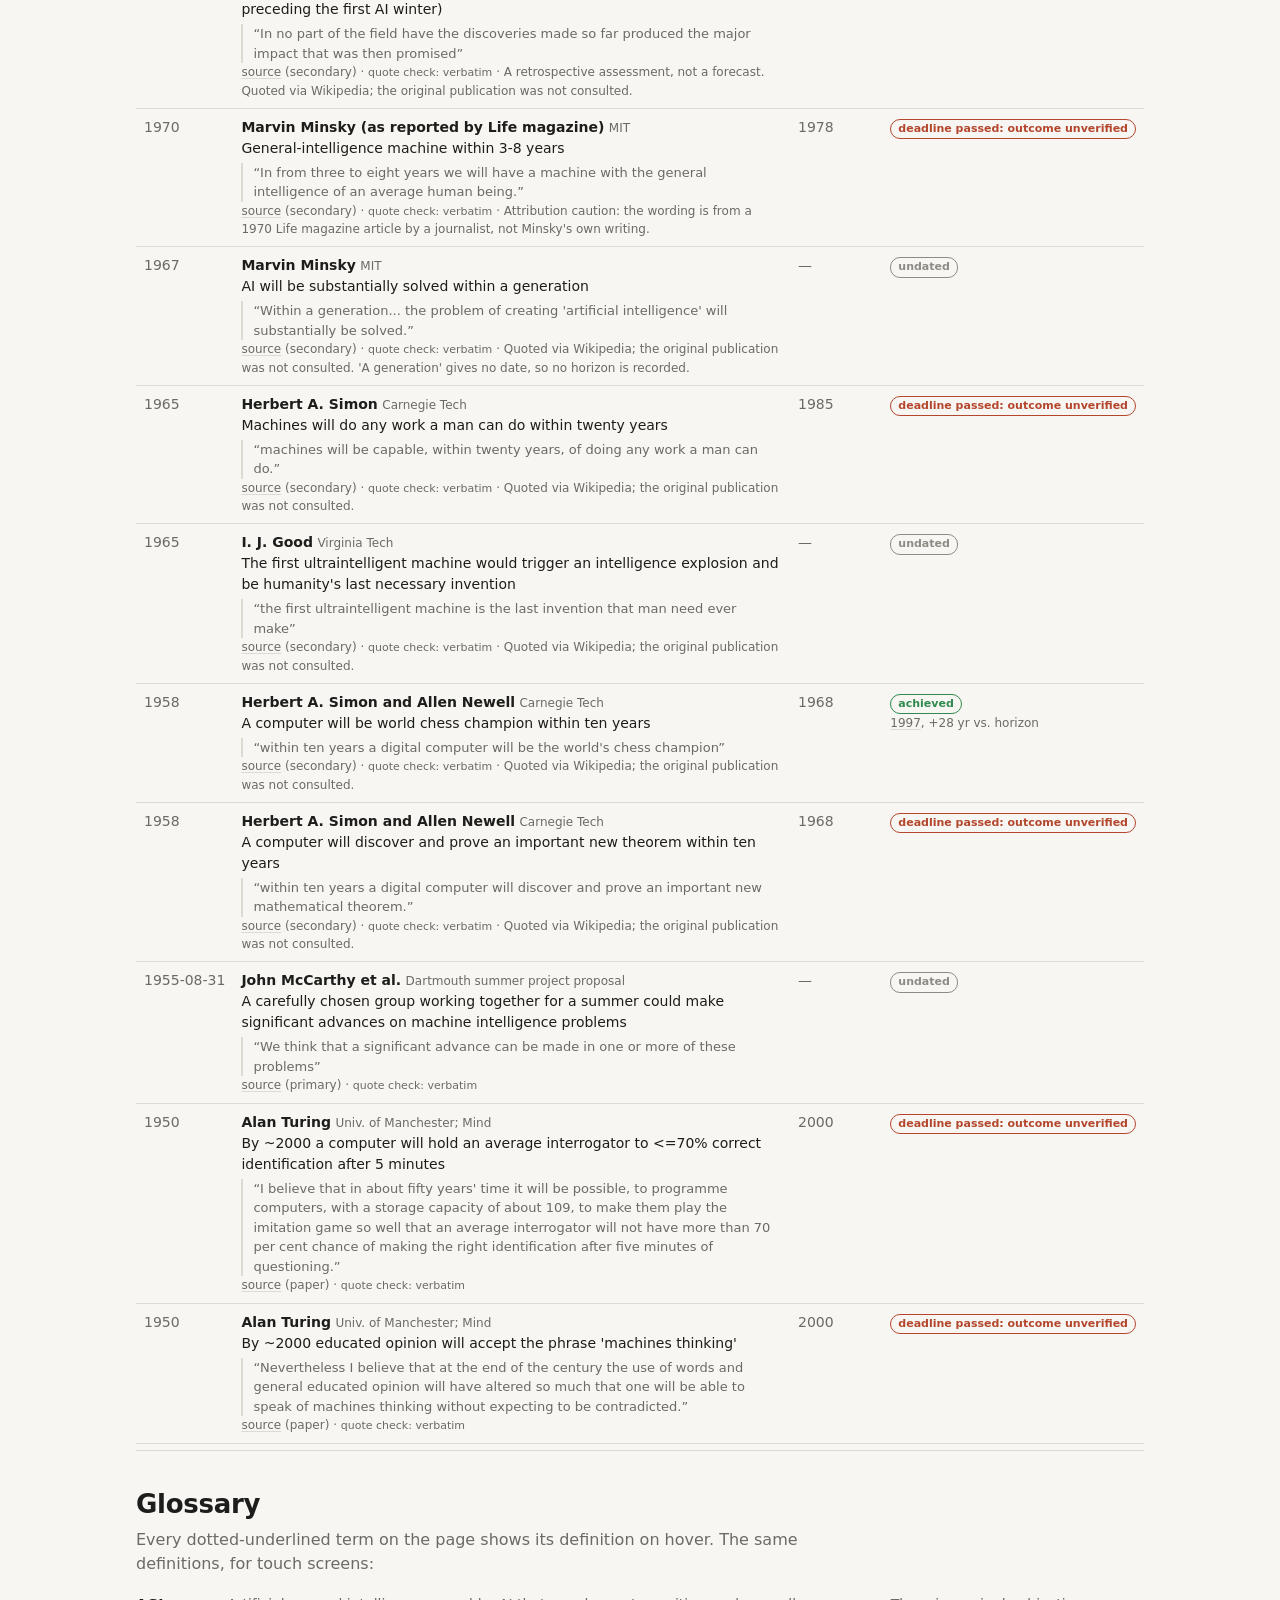
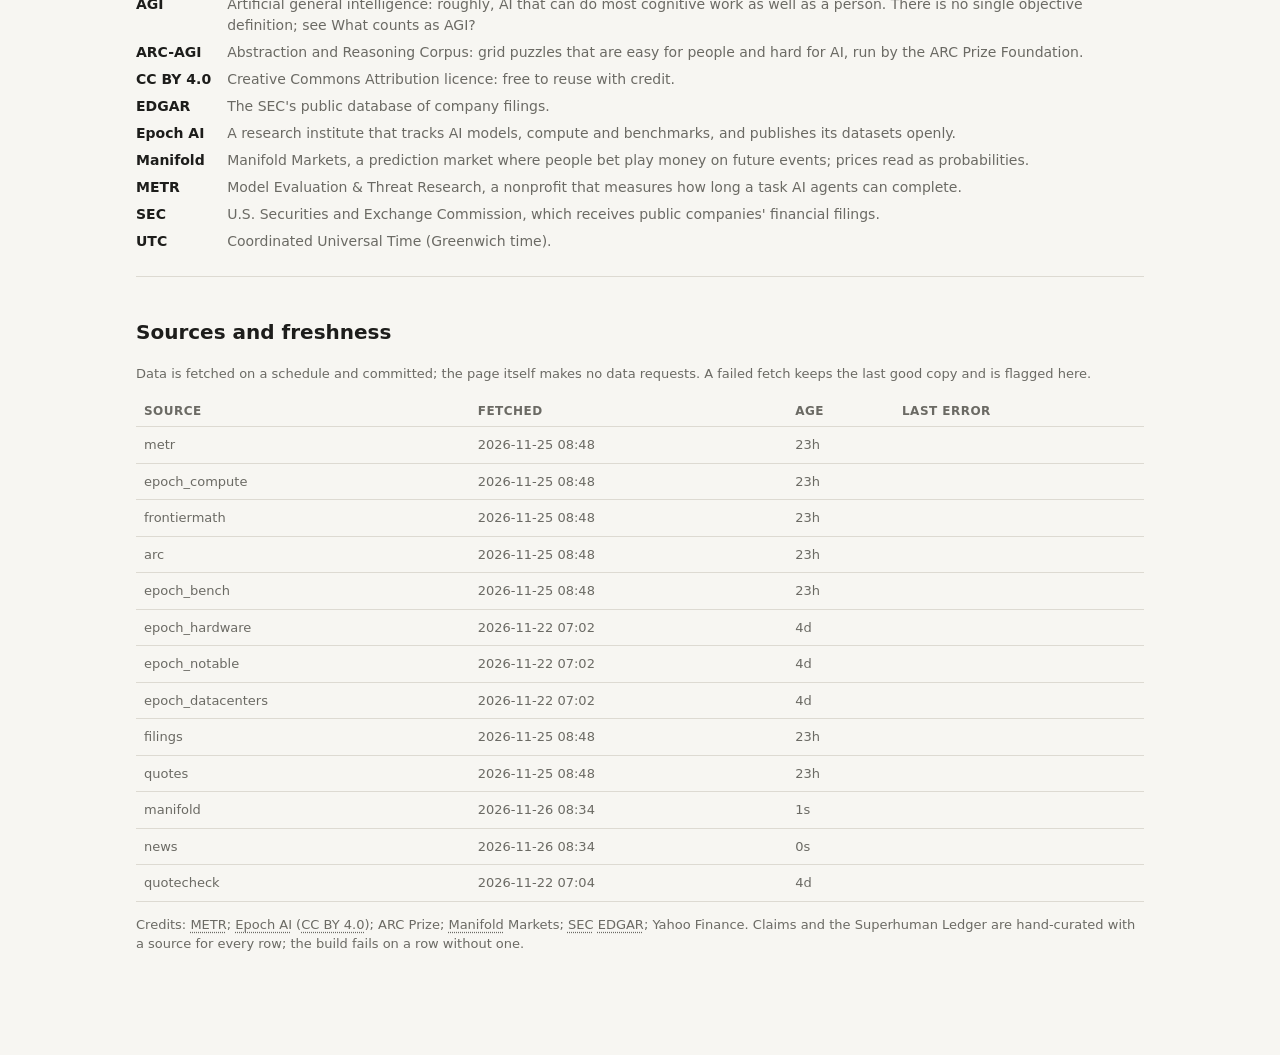
==== commit f5a4cc1a: "chore: refresh 2026-11-26 08:34 UTC" ====
--- a/docs/claims.html
+++ b/docs/claims.html
@@ -214,14 +214,14 @@
 nav.toc a.toc-claims { color: var(--accent); font-weight: 600; }
 </style>
 <link rel="stylesheet" href="https://gcicc.github.io/suite/network.css">
-<script src="https://gcicc.github.io/suite/network.js" data-section="overhang" data-built="2026-11-25 21:49 UTC" data-next="every 6h" defer></script>
+<script src="https://gcicc.github.io/suite/network.js" data-section="overhang" data-built="2026-11-26 08:34 UTC" data-next="every 6h" defer></script>
 </head>
 <body>
 <main>
 <header class="mast">
   <h1><a href="index.html" style="color:inherit;text-decoration:none">OVERHANG</a></h1>
   <p class="dek">What has been claimed about AI, against what has been measured.</p>
-  <div class="meta">Built 2026-11-25 21:49 <abbr class="term" title="Coordinated Universal Time (Greenwich time).">UTC</abbr> · 40 sourced claims · 31 superhuman-ledger events · no LLM anywhere in the pipeline</div>
+  <div class="meta">Built 2026-11-26 08:34 <abbr class="term" title="Coordinated Universal Time (Greenwich time).">UTC</abbr> · 40 sourced claims · 31 superhuman-ledger events · no LLM anywhere in the pipeline</div>
   <nav class="toc">
     <a href="index.html">← News &amp; measured</a>
     <a href="#ledger">The Ledger</a>
@@ -357,14 +357,14 @@
 <section id="crowd">
   <h2>Crowd vs. CEOs</h2>
   <p class="lede">Prediction-market odds that <abbr class="term" title="Artificial general intelligence: roughly, AI that can do most cognitive work as well as a person. There is no single objective definition; see What counts as AGI?">AGI</abbr> arrives before each year (<abbr class="term" title="Manifold Markets, a prediction market where people bet play money on future events; prices read as probabilities.">Manifold</abbr>), set against the windows lab leaders have given. These are separate markets with their own resolution criteria, and none uses a CEO's definition of <abbr class="term" title="Artificial general intelligence: roughly, AI that can do most cognitive work as well as a person. There is no single objective definition; see What counts as AGI?">AGI</abbr>. All four share one loose definition and resolve on a moderator's judgement (<a href="#def08">see What counts as <abbr class="term" title="Artificial general intelligence: roughly, AI that can do most cognitive work as well as a person. There is no single objective definition; see What counts as AGI?">AGI</abbr>?</a>). Read the line as the crowd's rough timing, not as a calibrated distribution.</p>
-  <div class="panel"><svg class="chart" viewBox="0 0 760 484" role="img" aria-label="Crowd vs CEOs" preserveAspectRatio="xMidYMid meet"><line class="grid" x1="170.0" x2="170.0" y1="18" y2="450"/><text class="tick" x="170.0" y="466" text-anchor="middle">2026</text><line class="grid" x1="227.0" x2="227.0" y1="18" y2="450"/><text class="tick" x="227.0" y="466" text-anchor="middle">2027</text><line class="grid" x1="284.0" x2="284.0" y1="18" y2="450"/><text class="tick" x="284.0" y="466" text-anchor="middle">2028</text><line class="grid" x1="341.0" x2="341.0" y1="18" y2="450"/><text class="tick" x="341.0" y="466" text-anchor="middle">2029</text><line class="grid" x1="398.0" x2="398.0" y1="18" y2="450"/><text class="tick" x="398.0" y="466" text-anchor="middle">2030</text><line class="grid" x1="455.0" x2="455.0" y1="18" y2="450"/><text class="tick" x="455.0" y="466" text-anchor="middle">2031</text><line class="grid" x1="512.0" x2="512.0" y1="18" y2="450"/><text class="tick" x="512.0" y="466" text-anchor="middle">2032</text><line class="grid" x1="569.0" x2="569.0" y1="18" y2="450"/><text class="tick" x="569.0" y="466" text-anchor="middle">2033</text><line class="grid" x1="626.0" x2="626.0" y1="18" y2="450"/><text class="tick" x="626.0" y="466" text-anchor="middle">2034</text><line class="grid" x1="683.0" x2="683.0" y1="18" y2="450"/><text class="tick" x="683.0" y="466" text-anchor="middle">2035</text><line class="grid" x1="740.0" x2="740.0" y1="18" y2="450"/><text class="tick" x="740.0" y="466" text-anchor="middle">2036</text><line class="grid" x1="170" x2="740" y1="190.0" y2="190.0"/><text class="tick" x="164" y="194.0" text-anchor="end">0%</text><line class="grid" x1="170" x2="740" y1="147.0" y2="147.0"/><text class="tick" x="164" y="151.0" text-anchor="end">25%</text><line class="grid" x1="170" x2="740" y1="104.0" y2="104.0"/><text class="tick" x="164" y="108.0" text-anchor="end">50%</text><line class="grid" x1="170" x2="740" y1="61.0" y2="61.0"/><text class="tick" x="164" y="65.0" text-anchor="end">75%</text><line class="grid" x1="170" x2="740" y1="18.0" y2="18.0"/><text class="tick" x="164" y="22.0" text-anchor="end">100%</text><text class="row-label" x="130" y="108.0" text-anchor="end">P(AGI before year)</text><path class="crowd" d="M227.0,182.1 L284.0,139.3 L398.0,100.6 L512.0,78.2"/><circle class="pt-front" cx="227.0" cy="182.1" r="4"><title>Will we get AGI before 2027?: 5%</title></circle><circle class="pt-front" cx="284.0" cy="139.3" r="4"><title>Will we get AGI before 2028?: 29%</title></circle><circle class="pt-front" cx="398.0" cy="100.6" r="4"><title>Will we get AGI before 2030?: 52%</title></circle><circle class="pt-front" cx="512.0" cy="78.2" r="4"><title>Will we get AGI before 2032?: 65%</title></circle><a href="#cu17"><text class="row-label" x="164" y="223.0" text-anchor="end">Elon Musk · 2024</text></a><rect class="window st-passed" x="170.0" y="215.0" width="3.0" height="8" rx="2"><title>Elon Musk: AI smarter than any one human around end of 2025</title></rect><a href="#cu10"><text class="row-label" x="164" y="237.0" text-anchor="end">Dario Amodei · 2025</text></a><text class="row-label st-passed-text" x="172.0" y="237.0">◂ 2025-09<title>Dario Amodei: AI writes 90% of code within 3-6 months</title></text><a href="#cu04"><text class="row-label" x="164" y="251.0" text-anchor="end">Sam Altman · 2025</text></a><rect class="window st-window" x="170.0" y="243.0" width="57.0" height="8" rx="2"><title>Sam Altman: Novel-insight systems in 2026</title></rect><a href="#cu07"><text class="row-label" x="164" y="265.0" text-anchor="end">Dario Amodei · 2024</text></a><rect class="window st-window" x="170.0" y="257.0" width="57.0" height="8" rx="2"><title>Dario Amodei: Powerful AI could arrive as early as 2026</title></rect><a href="#cu05"><text class="row-label" x="164" y="279.0" text-anchor="end">Sam Altman · 2025</text></a><rect class="window st-passed" x="207.9" y="271.0" width="4.7" height="8" rx="2"><title>Sam Altman: OpenAI target: intern-level AI research assistant by Sept 2026</title></rect><a href="#cu24"><text class="row-label" x="164" y="293.0" text-anchor="end">Jensen Huang · 2026</text></a><rect class="window st-passed" x="208.7" y="285.0" width="3.0" height="8" rx="2"><title>Jensen Huang: AGI has arrived with OpenAI&#x27;s GPT-6 Astra</title></rect><a href="#cu09"><text class="row-label" x="164" y="307.0" text-anchor="end">Anthropic · 2025</text></a><rect class="window st-open" x="227.0" y="299.0" width="57.0" height="8" rx="2"><title>Anthropic: Powerful AI systems (Nobel-level across most disciplines) by late 2026 / early 2027</title></rect><a href="#cu13"><text class="row-label" x="164" y="321.0" text-anchor="end">Leopold Aschenbrenner · 2024</text></a><rect class="window st-open" x="227.0" y="313.0" width="57.0" height="8" rx="2"><title>Leopold Aschenbrenner: AGI by 2027 is strikingly plausible</title></rect><a href="#cu11"><text class="row-label" x="164" y="335.0" text-anchor="end">Dario Amodei · 2026</text></a><rect class="window st-open" x="227.0" y="327.0" width="114.0" height="8" rx="2"><title>Dario Amodei: Powerful AI could be 1-2 years away</title></rect><a href="#cu06"><text class="row-label" x="164" y="349.0" text-anchor="end">Sam Altman · 2025</text></a><rect class="window st-open" x="284.0" y="341.0" width="57.0" height="8" rx="2"><title>Sam Altman: OpenAI target: fully automated AI researcher by 2028</title></rect><a href="#cu21"><text class="row-label" x="164" y="363.0" text-anchor="end">Geoffrey Hinton · 2023</text></a><rect class="window st-open" x="284.0" y="355.0" width="57.0" height="8" rx="2"><title>Geoffrey Hinton: AI may reason better than humans in five years</title></rect><a href="#cu20"><text class="row-label" x="164" y="377.0" text-anchor="end">Jensen Huang · 2024</text></a><rect class="window st-open" x="341.0" y="369.0" width="57.0" height="8" rx="2"><title>Jensen Huang: AI performs well on every test within five years</title></rect><a href="#cu19"><text class="row-label" x="164" y="391.0" text-anchor="end">Mark Zuckerberg · 2025</text></a><rect class="window st-open" x="398.0" y="383.0" width="57.0" height="8" rx="2"><title>Mark Zuckerberg: The rest of this decade is decisive for superintelligence&#x27;s path</title></rect><a href="#cu14"><text class="row-label" x="164" y="405.0" text-anchor="end">Demis Hassabis · 2025</text></a><rect class="window st-open" x="398.0" y="397.0" width="342.0" height="8" rx="2"><title>Demis Hassabis: AGI within five to ten years</title></rect><a href="#cu03"><text class="row-label" x="164" y="419.0" text-anchor="end">Sam Altman · 2025</text></a><rect class="window st-open" x="683.0" y="411.0" width="57.0" height="8" rx="2"><title>Sam Altman: By 2035 one person can command the intellectual capacity of all of 2025</title></rect><a href="#cu12"><text class="row-label" x="164" y="433.0" text-anchor="end">Daniel Kokotajlo et al. · 2025</text></a><rect class="window st-open" x="683.0" y="425.0" width="57.0" height="8" rx="2"><title>Daniel Kokotajlo et al.: AI 2027 scenario: superhuman AI impact over the next decade exceeds the Industrial Revolution</title></rect><a href="#cu15"><text class="row-label" x="164" y="447.0" text-anchor="end">Demis Hassabis · 2025</text></a><rect class="window st-open" x="683.0" y="439.0" width="57.0" height="8" rx="2"><title>Demis Hassabis: AI could end disease within about a decade</title></rect><line class="now" x1="221.2" x2="221.2" y1="18" y2="450"/><text class="now-label" x="225.2" y="28">now</text></svg>
-    <p class="cap">Observed 2026-11-25 21:49 <abbr class="term" title="Coordinated Universal Time (Greenwich time).">UTC</abbr>. Below the line: every dated horizon from the current-claims set, sorted by when it opens and coloured by status.</p>
+  <div class="panel"><svg class="chart" viewBox="0 0 760 484" role="img" aria-label="Crowd vs CEOs" preserveAspectRatio="xMidYMid meet"><line class="grid" x1="170.0" x2="170.0" y1="18" y2="450"/><text class="tick" x="170.0" y="466" text-anchor="middle">2026</text><line class="grid" x1="227.0" x2="227.0" y1="18" y2="450"/><text class="tick" x="227.0" y="466" text-anchor="middle">2027</text><line class="grid" x1="284.0" x2="284.0" y1="18" y2="450"/><text class="tick" x="284.0" y="466" text-anchor="middle">2028</text><line class="grid" x1="341.0" x2="341.0" y1="18" y2="450"/><text class="tick" x="341.0" y="466" text-anchor="middle">2029</text><line class="grid" x1="398.0" x2="398.0" y1="18" y2="450"/><text class="tick" x="398.0" y="466" text-anchor="middle">2030</text><line class="grid" x1="455.0" x2="455.0" y1="18" y2="450"/><text class="tick" x="455.0" y="466" text-anchor="middle">2031</text><line class="grid" x1="512.0" x2="512.0" y1="18" y2="450"/><text class="tick" x="512.0" y="466" text-anchor="middle">2032</text><line class="grid" x1="569.0" x2="569.0" y1="18" y2="450"/><text class="tick" x="569.0" y="466" text-anchor="middle">2033</text><line class="grid" x1="626.0" x2="626.0" y1="18" y2="450"/><text class="tick" x="626.0" y="466" text-anchor="middle">2034</text><line class="grid" x1="683.0" x2="683.0" y1="18" y2="450"/><text class="tick" x="683.0" y="466" text-anchor="middle">2035</text><line class="grid" x1="740.0" x2="740.0" y1="18" y2="450"/><text class="tick" x="740.0" y="466" text-anchor="middle">2036</text><line class="grid" x1="170" x2="740" y1="190.0" y2="190.0"/><text class="tick" x="164" y="194.0" text-anchor="end">0%</text><line class="grid" x1="170" x2="740" y1="147.0" y2="147.0"/><text class="tick" x="164" y="151.0" text-anchor="end">25%</text><line class="grid" x1="170" x2="740" y1="104.0" y2="104.0"/><text class="tick" x="164" y="108.0" text-anchor="end">50%</text><line class="grid" x1="170" x2="740" y1="61.0" y2="61.0"/><text class="tick" x="164" y="65.0" text-anchor="end">75%</text><line class="grid" x1="170" x2="740" y1="18.0" y2="18.0"/><text class="tick" x="164" y="22.0" text-anchor="end">100%</text><text class="row-label" x="130" y="108.0" text-anchor="end">P(AGI before year)</text><path class="crowd" d="M227.0,182.1 L284.0,137.6 L398.0,101.0 L512.0,78.2"/><circle class="pt-front" cx="227.0" cy="182.1" r="4"><title>Will we get AGI before 2027?: 5%</title></circle><circle class="pt-front" cx="284.0" cy="137.6" r="4"><title>Will we get AGI before 2028?: 30%</title></circle><circle class="pt-front" cx="398.0" cy="101.0" r="4"><title>Will we get AGI before 2030?: 52%</title></circle><circle class="pt-front" cx="512.0" cy="78.2" r="4"><title>Will we get AGI before 2032?: 65%</title></circle><a href="#cu17"><text class="row-label" x="164" y="223.0" text-anchor="end">Elon Musk · 2024</text></a><rect class="window st-passed" x="170.0" y="215.0" width="3.0" height="8" rx="2"><title>Elon Musk: AI smarter than any one human around end of 2025</title></rect><a href="#cu10"><text class="row-label" x="164" y="237.0" text-anchor="end">Dario Amodei · 2025</text></a><text class="row-label st-passed-text" x="172.0" y="237.0">◂ 2025-09<title>Dario Amodei: AI writes 90% of code within 3-6 months</title></text><a href="#cu04"><text class="row-label" x="164" y="251.0" text-anchor="end">Sam Altman · 2025</text></a><rect class="window st-window" x="170.0" y="243.0" width="57.0" height="8" rx="2"><title>Sam Altman: Novel-insight systems in 2026</title></rect><a href="#cu07"><text class="row-label" x="164" y="265.0" text-anchor="end">Dario Amodei · 2024</text></a><rect class="window st-window" x="170.0" y="257.0" width="57.0" height="8" rx="2"><title>Dario Amodei: Powerful AI could arrive as early as 2026</title></rect><a href="#cu05"><text class="row-label" x="164" y="279.0" text-anchor="end">Sam Altman · 2025</text></a><rect class="window st-passed" x="207.9" y="271.0" width="4.7" height="8" rx="2"><title>Sam Altman: OpenAI target: intern-level AI research assistant by Sept 2026</title></rect><a href="#cu24"><text class="row-label" x="164" y="293.0" text-anchor="end">Jensen Huang · 2026</text></a><rect class="window st-passed" x="208.7" y="285.0" width="3.0" height="8" rx="2"><title>Jensen Huang: AGI has arrived with OpenAI&#x27;s GPT-6 Astra</title></rect><a href="#cu09"><text class="row-label" x="164" y="307.0" text-anchor="end">Anthropic · 2025</text></a><rect class="window st-open" x="227.0" y="299.0" width="57.0" height="8" rx="2"><title>Anthropic: Powerful AI systems (Nobel-level across most disciplines) by late 2026 / early 2027</title></rect><a href="#cu13"><text class="row-label" x="164" y="321.0" text-anchor="end">Leopold Aschenbrenner · 2024</text></a><rect class="window st-open" x="227.0" y="313.0" width="57.0" height="8" rx="2"><title>Leopold Aschenbrenner: AGI by 2027 is strikingly plausible</title></rect><a href="#cu11"><text class="row-label" x="164" y="335.0" text-anchor="end">Dario Amodei · 2026</text></a><rect class="window st-open" x="227.0" y="327.0" width="114.0" height="8" rx="2"><title>Dario Amodei: Powerful AI could be 1-2 years away</title></rect><a href="#cu06"><text class="row-label" x="164" y="349.0" text-anchor="end">Sam Altman · 2025</text></a><rect class="window st-open" x="284.0" y="341.0" width="57.0" height="8" rx="2"><title>Sam Altman: OpenAI target: fully automated AI researcher by 2028</title></rect><a href="#cu21"><text class="row-label" x="164" y="363.0" text-anchor="end">Geoffrey Hinton · 2023</text></a><rect class="window st-open" x="284.0" y="355.0" width="57.0" height="8" rx="2"><title>Geoffrey Hinton: AI may reason better than humans in five years</title></rect><a href="#cu20"><text class="row-label" x="164" y="377.0" text-anchor="end">Jensen Huang · 2024</text></a><rect class="window st-open" x="341.0" y="369.0" width="57.0" height="8" rx="2"><title>Jensen Huang: AI performs well on every test within five years</title></rect><a href="#cu19"><text class="row-label" x="164" y="391.0" text-anchor="end">Mark Zuckerberg · 2025</text></a><rect class="window st-open" x="398.0" y="383.0" width="57.0" height="8" rx="2"><title>Mark Zuckerberg: The rest of this decade is decisive for superintelligence&#x27;s path</title></rect><a href="#cu14"><text class="row-label" x="164" y="405.0" text-anchor="end">Demis Hassabis · 2025</text></a><rect class="window st-open" x="398.0" y="397.0" width="342.0" height="8" rx="2"><title>Demis Hassabis: AGI within five to ten years</title></rect><a href="#cu03"><text class="row-label" x="164" y="419.0" text-anchor="end">Sam Altman · 2025</text></a><rect class="window st-open" x="683.0" y="411.0" width="57.0" height="8" rx="2"><title>Sam Altman: By 2035 one person can command the intellectual capacity of all of 2025</title></rect><a href="#cu12"><text class="row-label" x="164" y="433.0" text-anchor="end">Daniel Kokotajlo et al. · 2025</text></a><rect class="window st-open" x="683.0" y="425.0" width="57.0" height="8" rx="2"><title>Daniel Kokotajlo et al.: AI 2027 scenario: superhuman AI impact over the next decade exceeds the Industrial Revolution</title></rect><a href="#cu15"><text class="row-label" x="164" y="447.0" text-anchor="end">Demis Hassabis · 2025</text></a><rect class="window st-open" x="683.0" y="439.0" width="57.0" height="8" rx="2"><title>Demis Hassabis: AI could end disease within about a decade</title></rect><line class="now" x1="221.4" x2="221.4" y1="18" y2="450"/><text class="now-label" x="225.4" y="28">now</text></svg>
+    <p class="cap">Observed 2026-11-26 08:34 <abbr class="term" title="Coordinated Universal Time (Greenwich time).">UTC</abbr>. Below the line: every dated horizon from the current-claims set, sorted by when it opens and coloured by status.</p>
   </div>
   <div class="tbl-wrap"><table>
     <tr><th>Market</th><th>Probability</th><th class="hide-sm">Volume</th></tr>
     <tr><td><a href="https://manifold.markets/RemNi/will-we-get-agi-before-2027-d7b5f2b00ace">Will we get <abbr class="term" title="Artificial general intelligence: roughly, AI that can do most cognitive work as well as a person. There is no single objective definition; see What counts as AGI?">AGI</abbr> before 2027?</a></td><td>5%</td><td class="hide-sm">312,018</td></tr>
-    <tr><td><a href="https://manifold.markets/RemNi/will-we-get-agi-before-2028-ff560f9e9346">Will we get <abbr class="term" title="Artificial general intelligence: roughly, AI that can do most cognitive work as well as a person. There is no single objective definition; see What counts as AGI?">AGI</abbr> before 2028?</a></td><td>29%</td><td class="hide-sm">180,997</td></tr>
-    <tr><td><a href="https://manifold.markets/RemNi/will-we-get-agi-before-2030">Will we get <abbr class="term" title="Artificial general intelligence: roughly, AI that can do most cognitive work as well as a person. There is no single objective definition; see What counts as AGI?">AGI</abbr> before 2030?</a></td><td>52%</td><td class="hide-sm">144,109</td></tr>
+    <tr><td><a href="https://manifold.markets/RemNi/will-we-get-agi-before-2028-ff560f9e9346">Will we get <abbr class="term" title="Artificial general intelligence: roughly, AI that can do most cognitive work as well as a person. There is no single objective definition; see What counts as AGI?">AGI</abbr> before 2028?</a></td><td>30%</td><td class="hide-sm">181,010</td></tr>
+    <tr><td><a href="https://manifold.markets/RemNi/will-we-get-agi-before-2030">Will we get <abbr class="term" title="Artificial general intelligence: roughly, AI that can do most cognitive work as well as a person. There is no single objective definition; see What counts as AGI?">AGI</abbr> before 2030?</a></td><td>52%</td><td class="hide-sm">144,114</td></tr>
     <tr><td><a href="https://manifold.markets/RemNi/will-we-get-agi-before-2032">Will we get <abbr class="term" title="Artificial general intelligence: roughly, AI that can do most cognitive work as well as a person. There is no single objective definition; see What counts as AGI?">AGI</abbr> before 2032?</a></td><td>65%</td><td class="hide-sm">68,351</td></tr>
   </table></div>
 </section>
@@ -829,19 +829,19 @@
   <p>Data is fetched on a schedule and committed; the page itself makes no data requests. A failed fetch keeps the last good copy and is flagged here.</p>
   <div class="tbl-wrap"><table>
     <tr><th>Source</th><th>Fetched</th><th>Age</th><th>Last error</th></tr>
-    <tr><td>metr</td><td>2026-11-25 08:48</td><td class="">13h</td><td></td></tr>
-    <tr><td>epoch_compute</td><td>2026-11-25 08:48</td><td class="">13h</td><td></td></tr>
-    <tr><td>frontiermath</td><td>2026-11-25 08:48</td><td class="">13h</td><td></td></tr>
-    <tr><td>arc</td><td>2026-11-25 08:48</td><td class="">13h</td><td></td></tr>
-    <tr><td>epoch_bench</td><td>2026-11-25 08:48</td><td class="">13h</td><td></td></tr>
-    <tr><td>epoch_hardware</td><td>2026-11-22 07:02</td><td class="">3d</td><td></td></tr>
-    <tr><td>epoch_notable</td><td>2026-11-22 07:02</td><td class="">3d</td><td></td></tr>
-    <tr><td>epoch_datacenters</td><td>2026-11-22 07:02</td><td class="">3d</td><td></td></tr>
-    <tr><td>filings</td><td>2026-11-25 08:48</td><td class="">13h</td><td></td></tr>
-    <tr><td>quotes</td><td>2026-11-25 08:48</td><td class="">13h</td><td></td></tr>
-    <tr><td>manifold</td><td>2026-11-25 21:49</td><td class="">1s</td><td></td></tr>
-    <tr><td>news</td><td>2026-11-25 21:49</td><td class="">0s</td><td></td></tr>
-    <tr><td>quotecheck</td><td>2026-11-22 07:04</td><td class="">3d</td><td></td></tr>
+    <tr><td>metr</td><td>2026-11-25 08:48</td><td class="">23h</td><td></td></tr>
+    <tr><td>epoch_compute</td><td>2026-11-25 08:48</td><td class="">23h</td><td></td></tr>
+    <tr><td>frontiermath</td><td>2026-11-25 08:48</td><td class="">23h</td><td></td></tr>
+    <tr><td>arc</td><td>2026-11-25 08:48</td><td class="">23h</td><td></td></tr>
+    <tr><td>epoch_bench</td><td>2026-11-25 08:48</td><td class="">23h</td><td></td></tr>
+    <tr><td>epoch_hardware</td><td>2026-11-22 07:02</td><td class="">4d</td><td></td></tr>
+    <tr><td>epoch_notable</td><td>2026-11-22 07:02</td><td class="">4d</td><td></td></tr>
+    <tr><td>epoch_datacenters</td><td>2026-11-22 07:02</td><td class="">4d</td><td></td></tr>
+    <tr><td>filings</td><td>2026-11-25 08:48</td><td class="">23h</td><td></td></tr>
+    <tr><td>quotes</td><td>2026-11-25 08:48</td><td class="">23h</td><td></td></tr>
+    <tr><td>manifold</td><td>2026-11-26 08:34</td><td class="">1s</td><td></td></tr>
+    <tr><td>news</td><td>2026-11-26 08:34</td><td class="">0s</td><td></td></tr>
+    <tr><td>quotecheck</td><td>2026-11-22 07:04</td><td class="">4d</td><td></td></tr>
   </table></div>
   <p>Credits: <abbr class="term" title="Model Evaluation &amp; Threat Research, a nonprofit that measures how long a task AI agents can complete.">METR</abbr>; <abbr class="term" title="A research institute that tracks AI models, compute and benchmarks, and publishes its datasets openly.">Epoch AI</abbr> (<abbr class="term" title="Creative Commons Attribution licence: free to reuse with credit.">CC BY 4.0</abbr>); ARC Prize; <abbr class="term" title="Manifold Markets, a prediction market where people bet play money on future events; prices read as probabilities.">Manifold</abbr> Markets; <abbr class="term" title="U.S. Securities and Exchange Commission, which receives public companies&#x27; financial filings.">SEC</abbr> <abbr class="term" title="The SEC&#x27;s public database of company filings.">EDGAR</abbr>; Yahoo Finance. Claims and the Superhuman Ledger are hand-curated with a source for every row; the build fails on a row without one.</p>
 </footer>
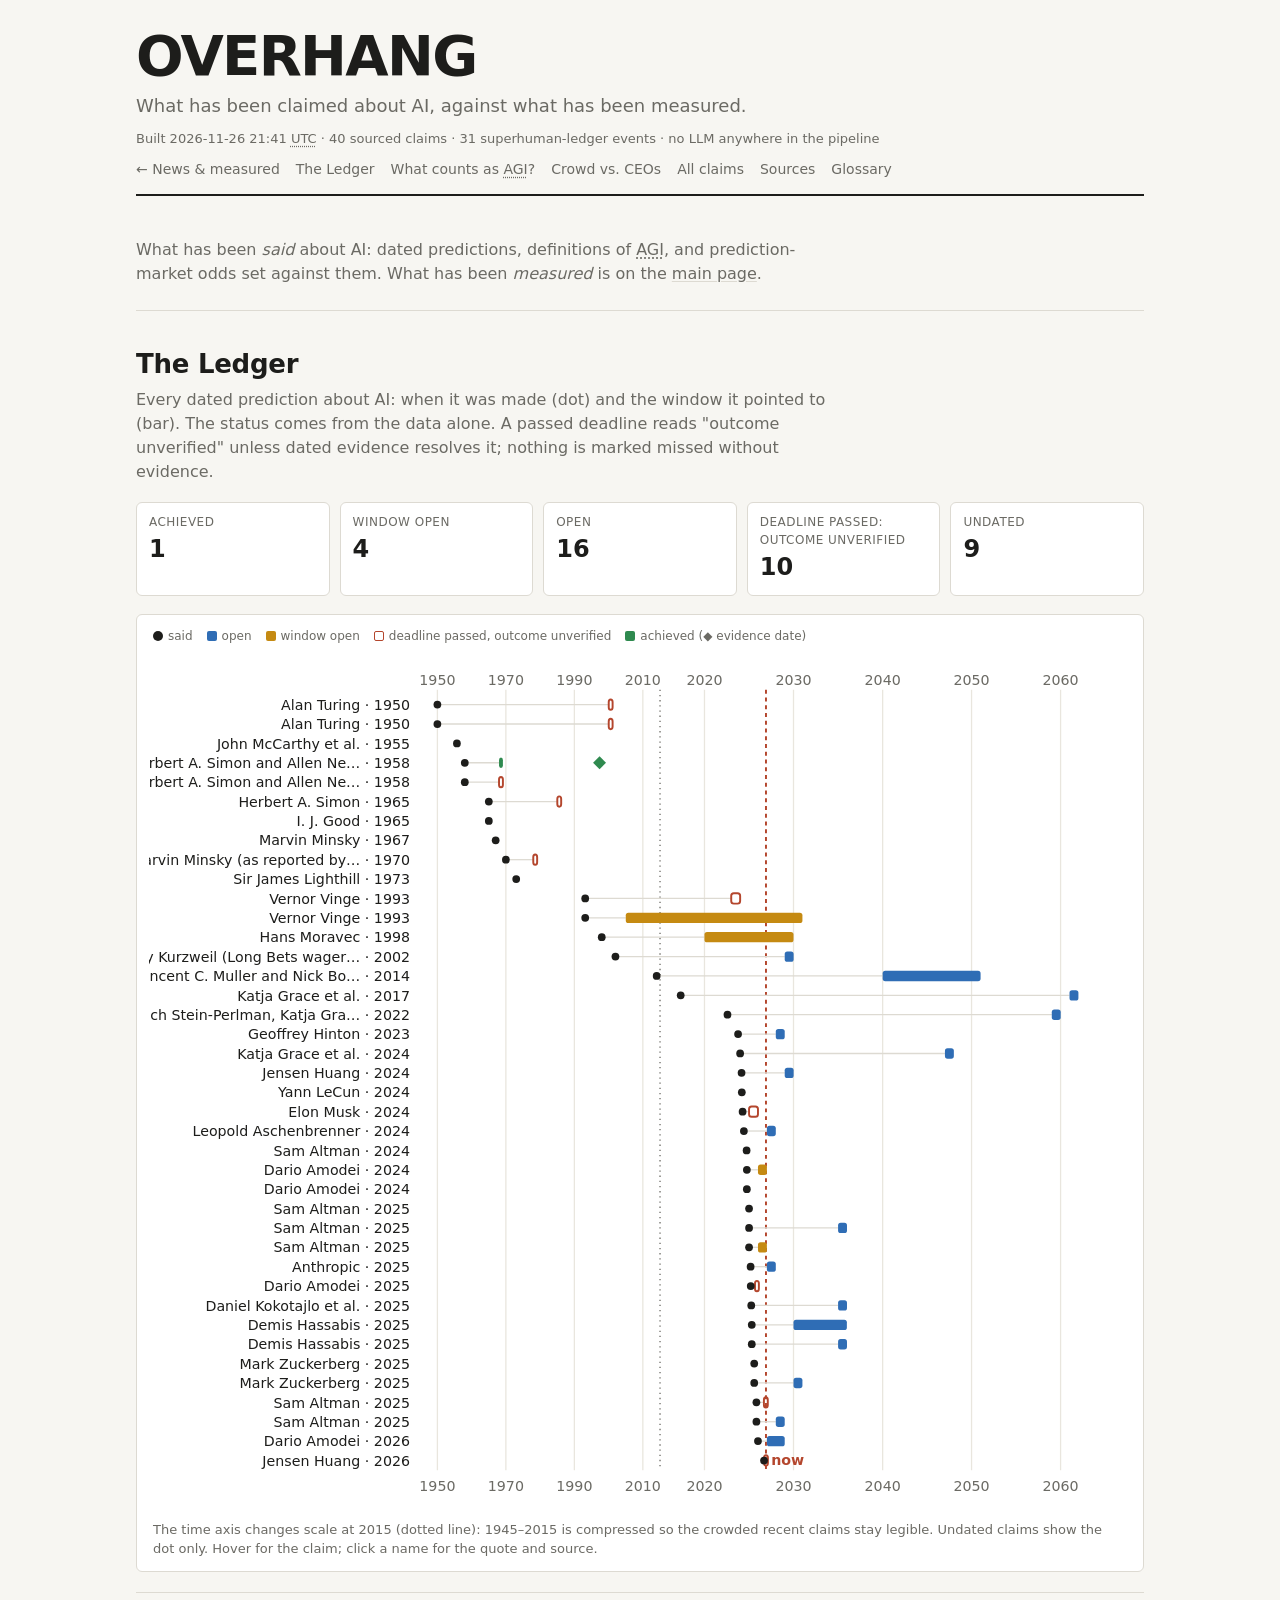
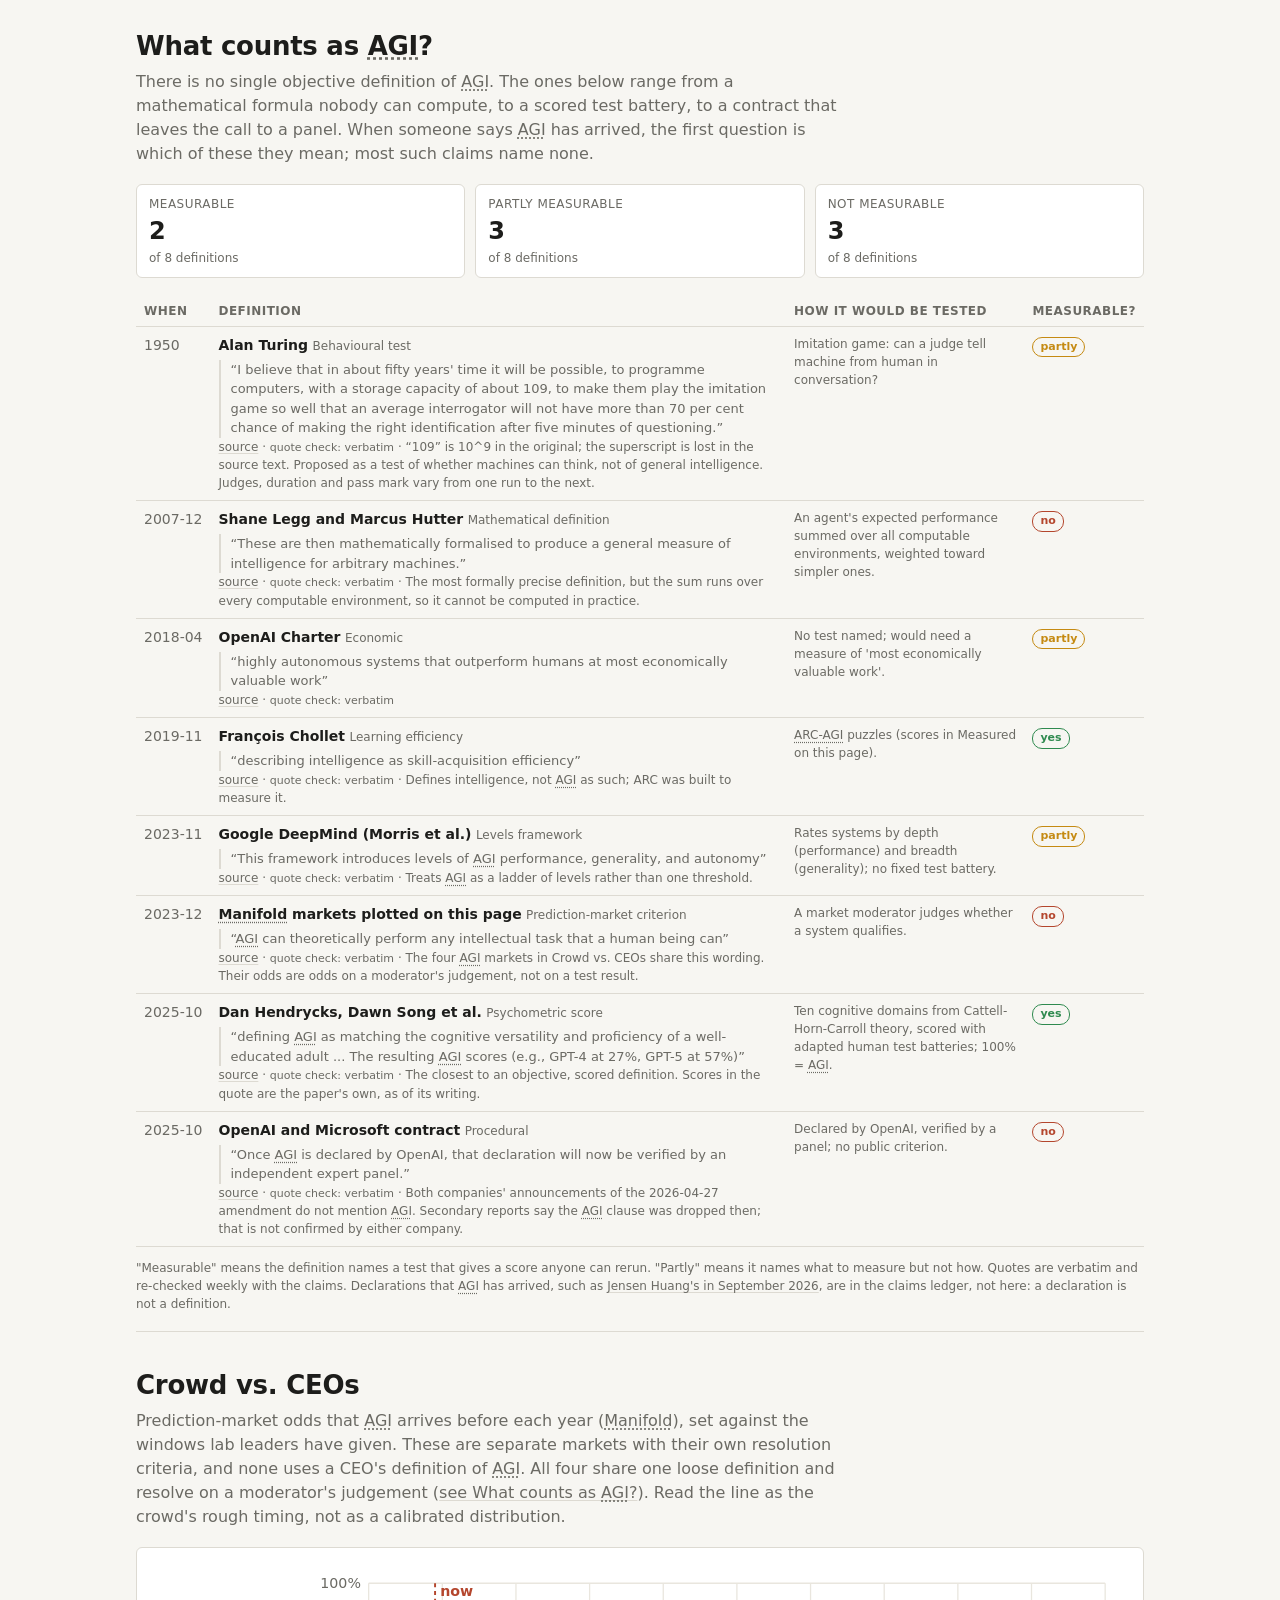
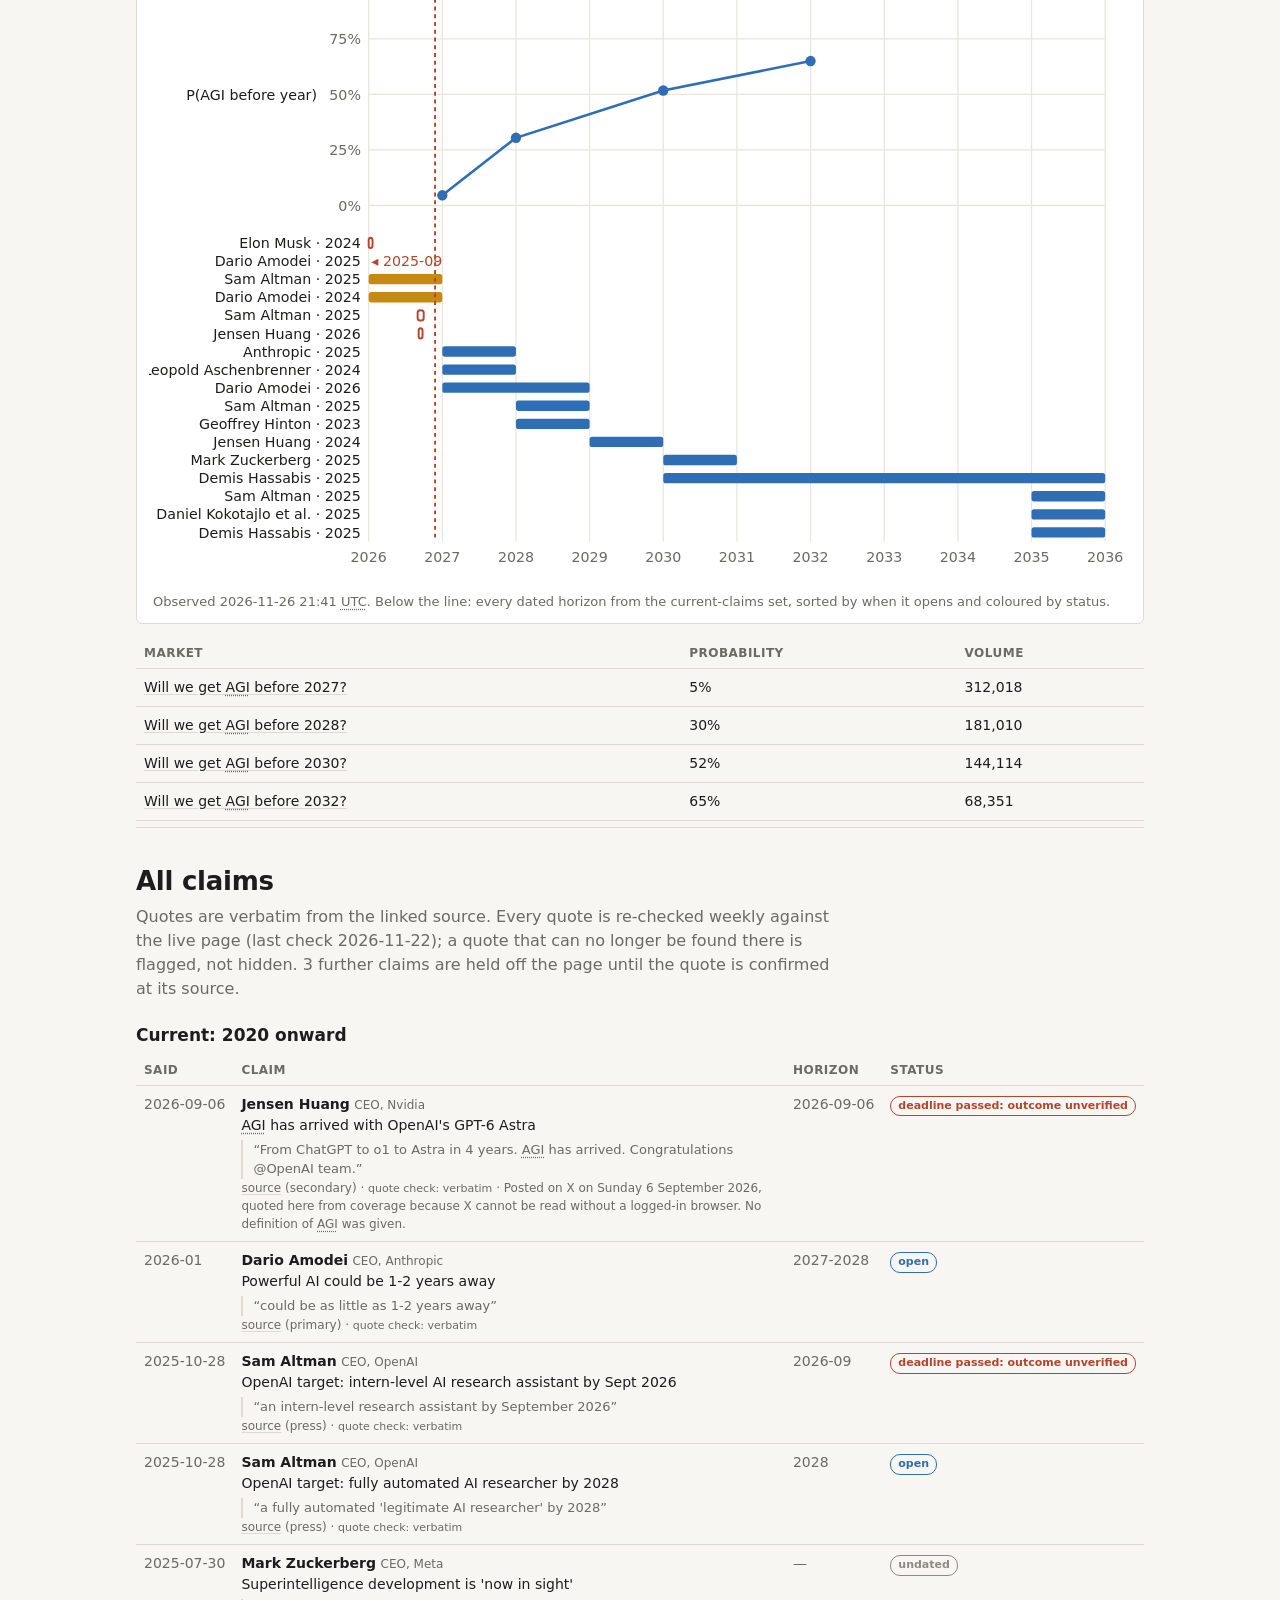
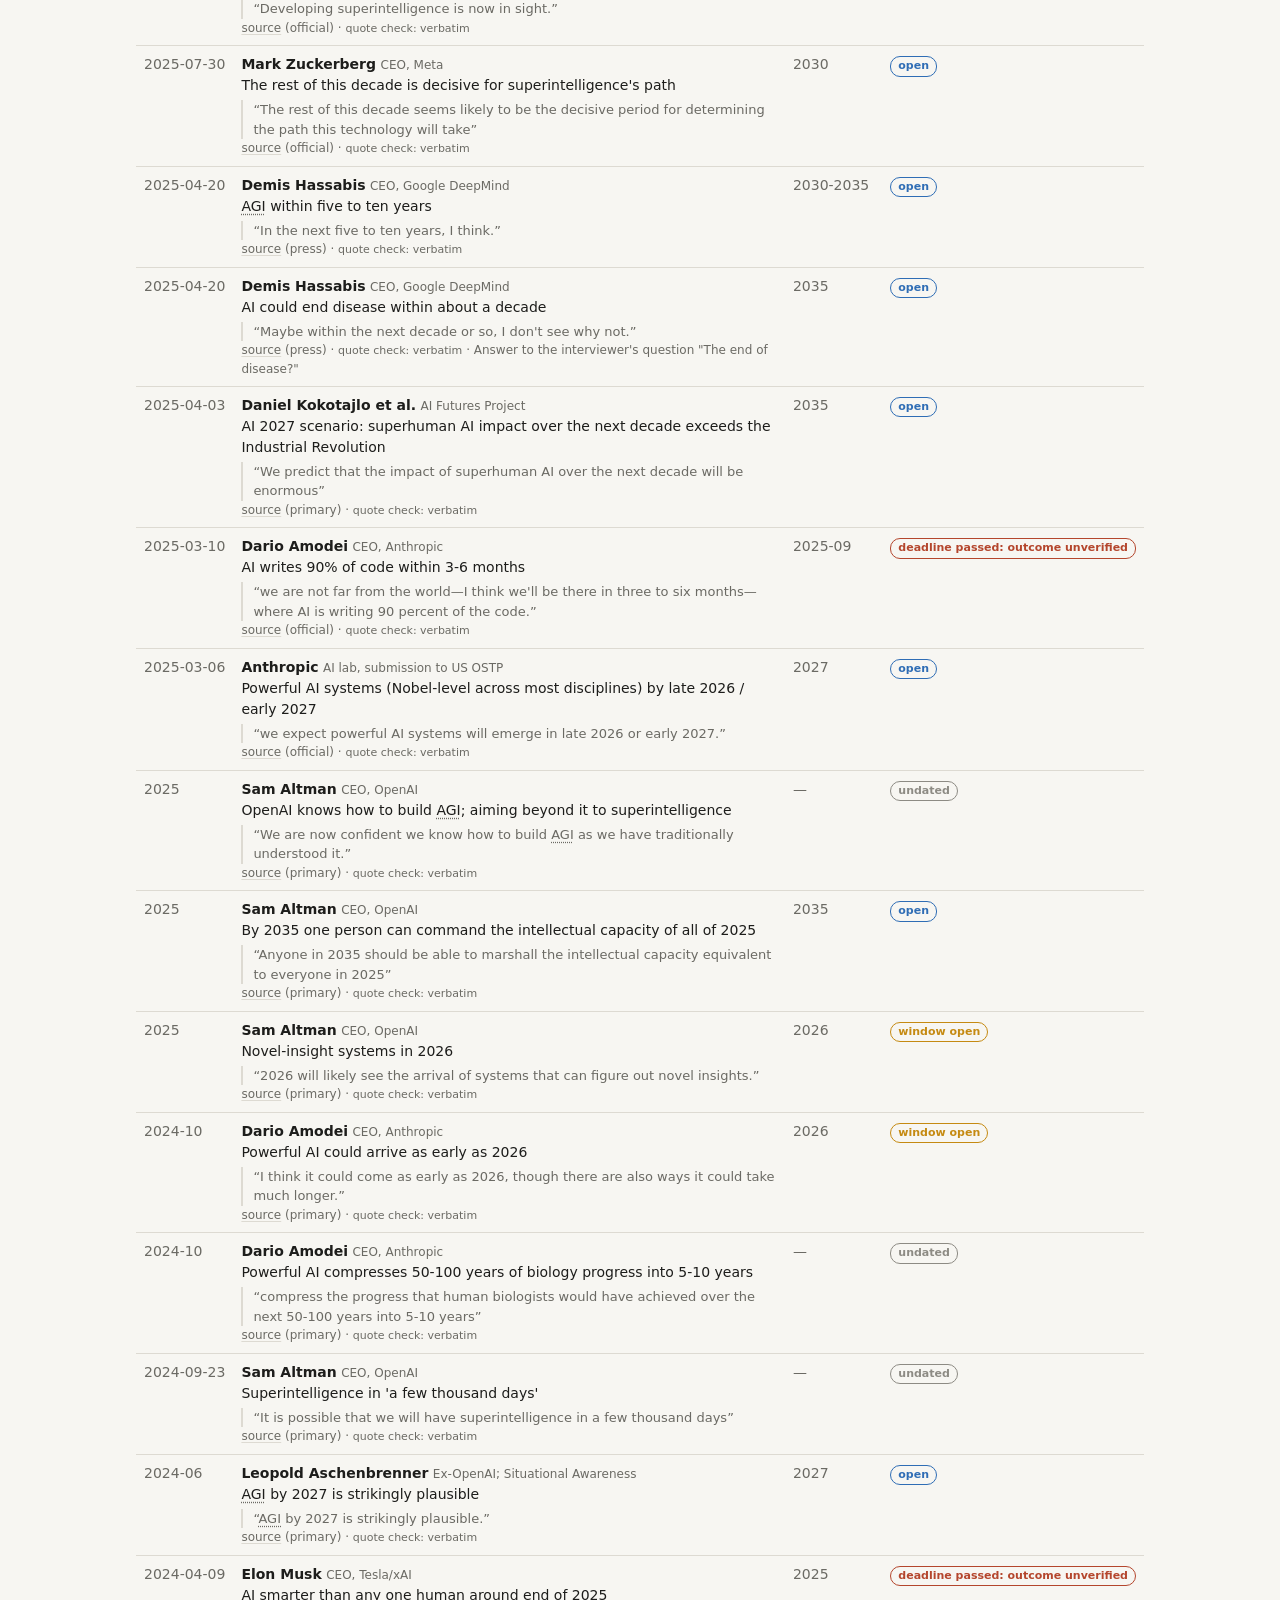
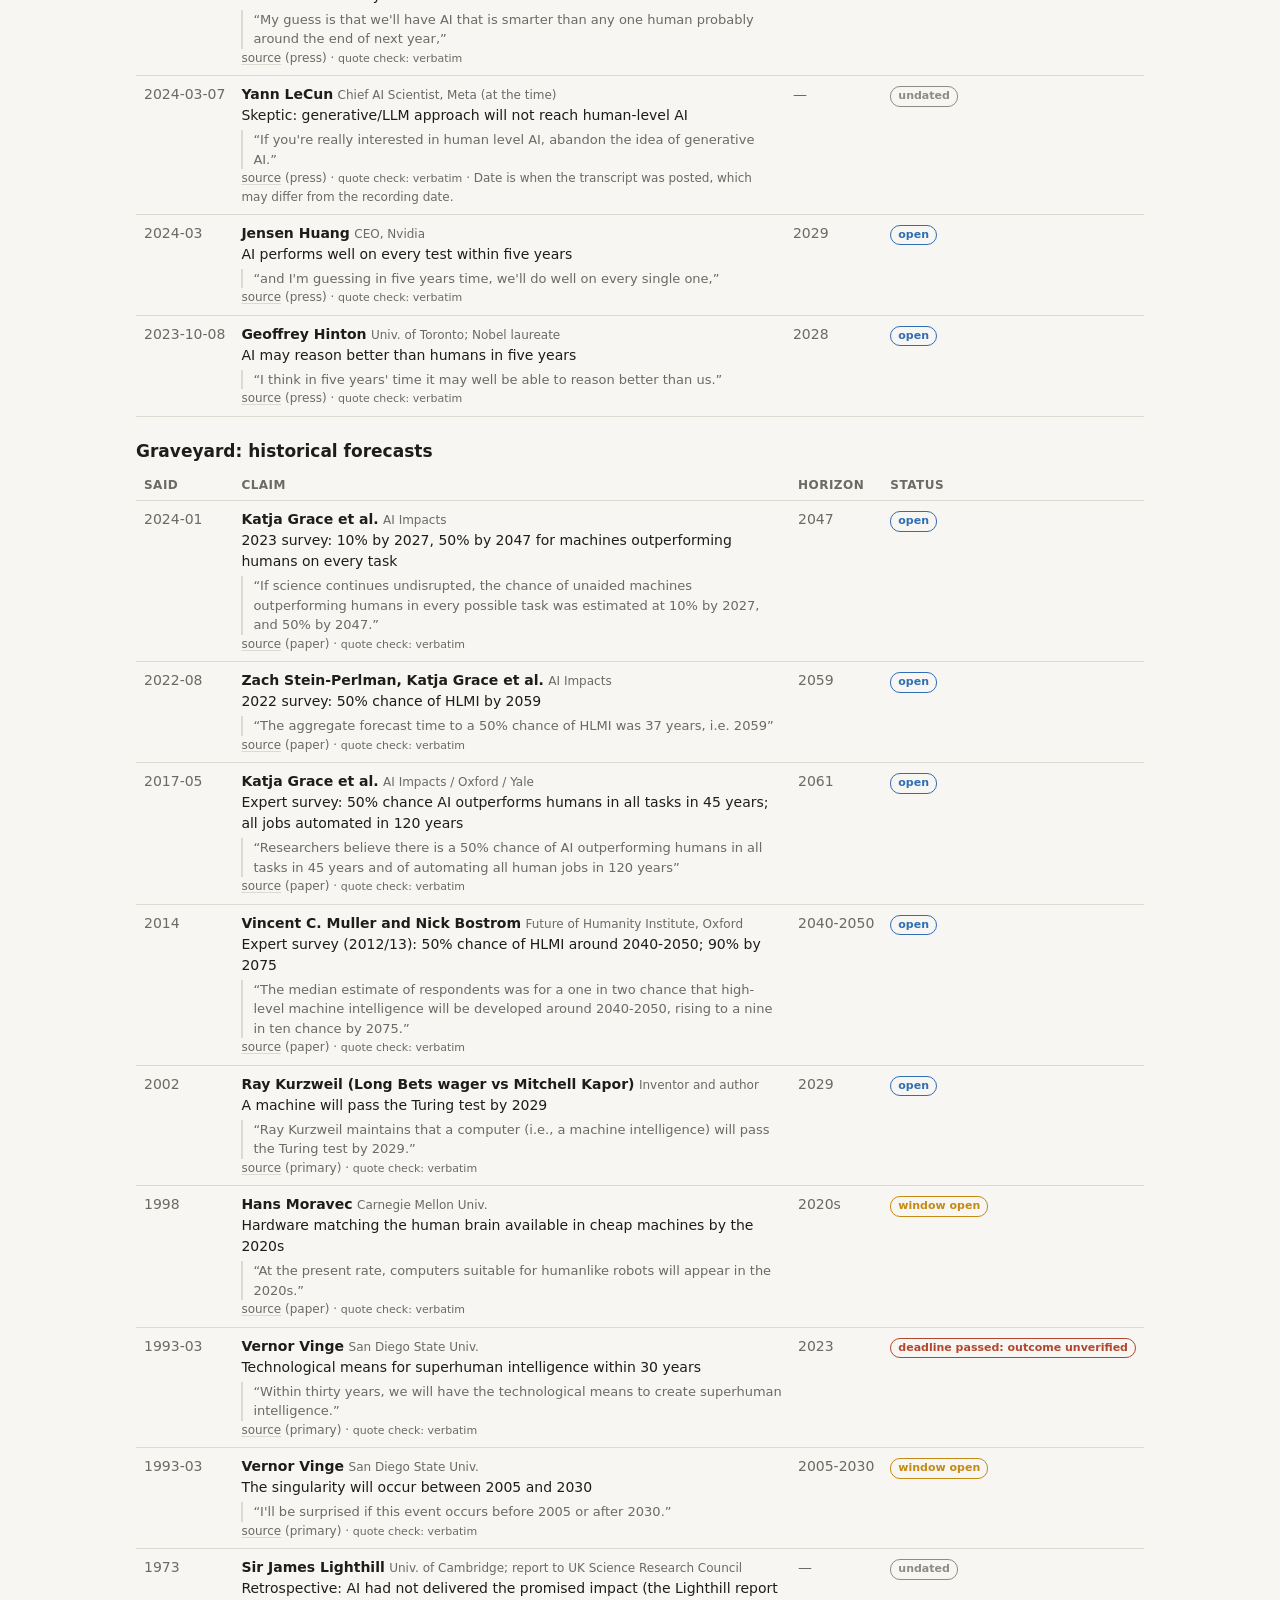
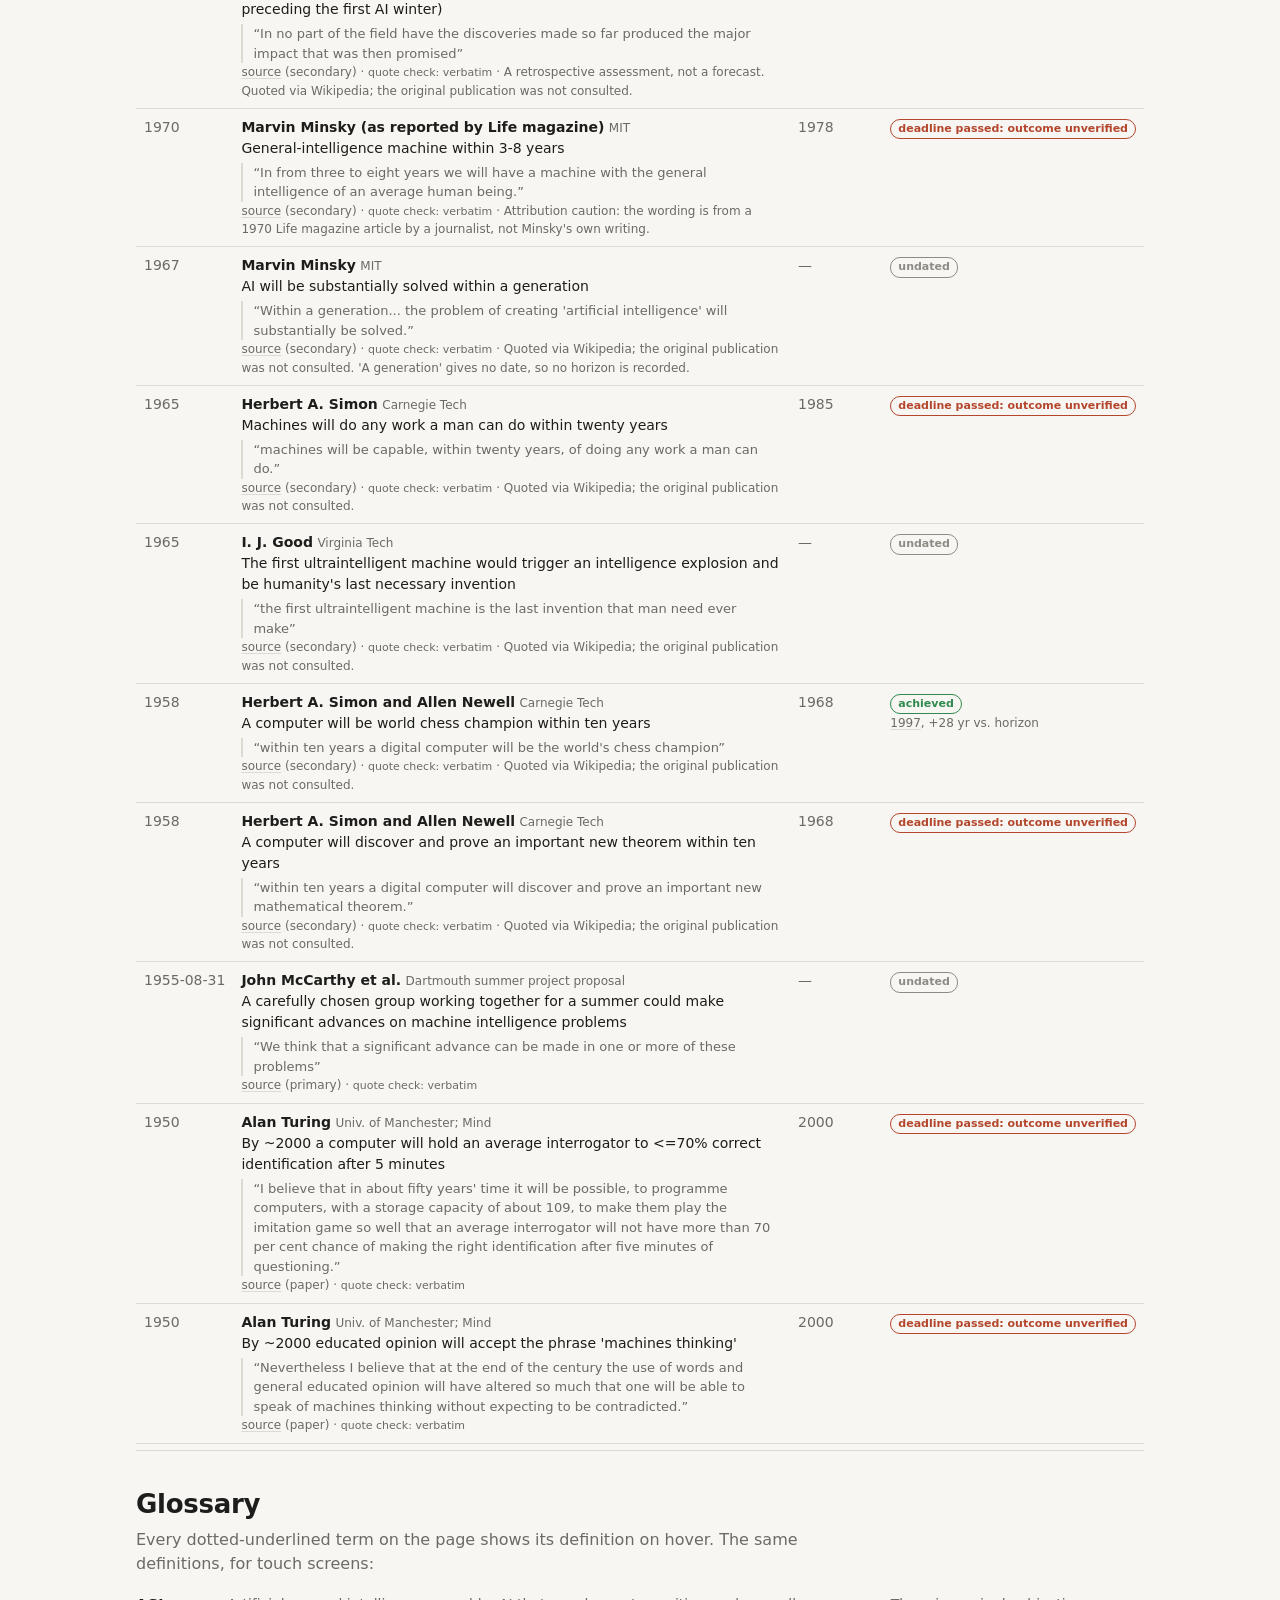
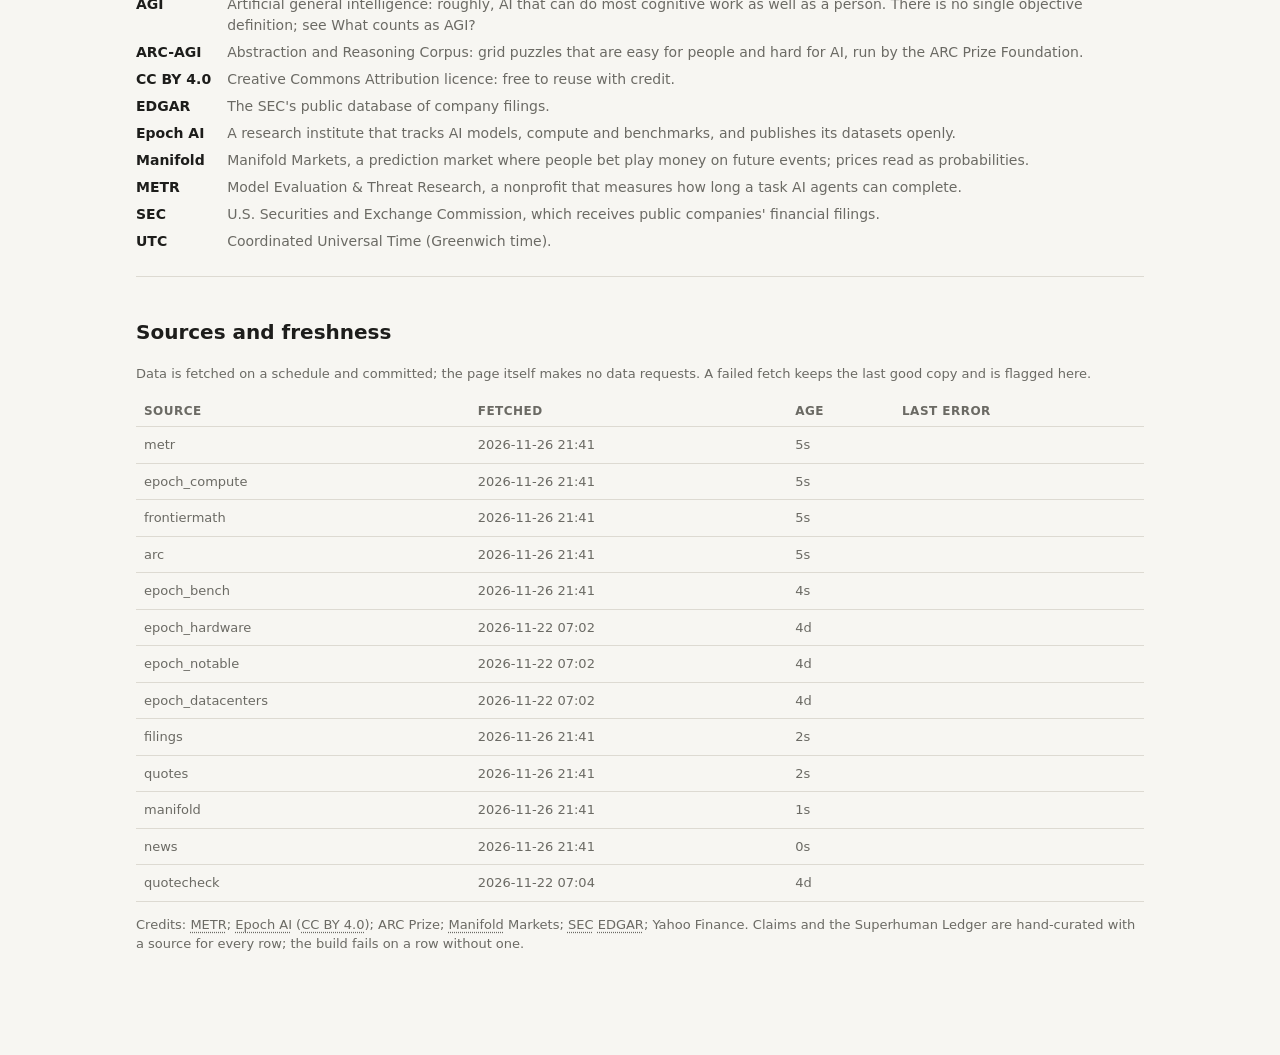
==== commit 7585804e: "chore: refresh 2026-11-26 21:41 UTC" ====
--- a/docs/claims.html
+++ b/docs/claims.html
@@ -214,14 +214,14 @@
 nav.toc a.toc-claims { color: var(--accent); font-weight: 600; }
 </style>
 <link rel="stylesheet" href="https://gcicc.github.io/suite/network.css">
-<script src="https://gcicc.github.io/suite/network.js" data-section="overhang" data-built="2026-11-26 08:34 UTC" data-next="every 6h" defer></script>
+<script src="https://gcicc.github.io/suite/network.js" data-section="overhang" data-built="2026-11-26 21:41 UTC" data-next="every 6h" defer></script>
 </head>
 <body>
 <main>
 <header class="mast">
   <h1><a href="index.html" style="color:inherit;text-decoration:none">OVERHANG</a></h1>
   <p class="dek">What has been claimed about AI, against what has been measured.</p>
-  <div class="meta">Built 2026-11-26 08:34 <abbr class="term" title="Coordinated Universal Time (Greenwich time).">UTC</abbr> · 40 sourced claims · 31 superhuman-ledger events · no LLM anywhere in the pipeline</div>
+  <div class="meta">Built 2026-11-26 21:41 <abbr class="term" title="Coordinated Universal Time (Greenwich time).">UTC</abbr> · 40 sourced claims · 31 superhuman-ledger events · no LLM anywhere in the pipeline</div>
   <nav class="toc">
     <a href="index.html">← News &amp; measured</a>
     <a href="#ledger">The Ledger</a>
@@ -358,7 +358,7 @@
   <h2>Crowd vs. CEOs</h2>
   <p class="lede">Prediction-market odds that <abbr class="term" title="Artificial general intelligence: roughly, AI that can do most cognitive work as well as a person. There is no single objective definition; see What counts as AGI?">AGI</abbr> arrives before each year (<abbr class="term" title="Manifold Markets, a prediction market where people bet play money on future events; prices read as probabilities.">Manifold</abbr>), set against the windows lab leaders have given. These are separate markets with their own resolution criteria, and none uses a CEO's definition of <abbr class="term" title="Artificial general intelligence: roughly, AI that can do most cognitive work as well as a person. There is no single objective definition; see What counts as AGI?">AGI</abbr>. All four share one loose definition and resolve on a moderator's judgement (<a href="#def08">see What counts as <abbr class="term" title="Artificial general intelligence: roughly, AI that can do most cognitive work as well as a person. There is no single objective definition; see What counts as AGI?">AGI</abbr>?</a>). Read the line as the crowd's rough timing, not as a calibrated distribution.</p>
   <div class="panel"><svg class="chart" viewBox="0 0 760 484" role="img" aria-label="Crowd vs CEOs" preserveAspectRatio="xMidYMid meet"><line class="grid" x1="170.0" x2="170.0" y1="18" y2="450"/><text class="tick" x="170.0" y="466" text-anchor="middle">2026</text><line class="grid" x1="227.0" x2="227.0" y1="18" y2="450"/><text class="tick" x="227.0" y="466" text-anchor="middle">2027</text><line class="grid" x1="284.0" x2="284.0" y1="18" y2="450"/><text class="tick" x="284.0" y="466" text-anchor="middle">2028</text><line class="grid" x1="341.0" x2="341.0" y1="18" y2="450"/><text class="tick" x="341.0" y="466" text-anchor="middle">2029</text><line class="grid" x1="398.0" x2="398.0" y1="18" y2="450"/><text class="tick" x="398.0" y="466" text-anchor="middle">2030</text><line class="grid" x1="455.0" x2="455.0" y1="18" y2="450"/><text class="tick" x="455.0" y="466" text-anchor="middle">2031</text><line class="grid" x1="512.0" x2="512.0" y1="18" y2="450"/><text class="tick" x="512.0" y="466" text-anchor="middle">2032</text><line class="grid" x1="569.0" x2="569.0" y1="18" y2="450"/><text class="tick" x="569.0" y="466" text-anchor="middle">2033</text><line class="grid" x1="626.0" x2="626.0" y1="18" y2="450"/><text class="tick" x="626.0" y="466" text-anchor="middle">2034</text><line class="grid" x1="683.0" x2="683.0" y1="18" y2="450"/><text class="tick" x="683.0" y="466" text-anchor="middle">2035</text><line class="grid" x1="740.0" x2="740.0" y1="18" y2="450"/><text class="tick" x="740.0" y="466" text-anchor="middle">2036</text><line class="grid" x1="170" x2="740" y1="190.0" y2="190.0"/><text class="tick" x="164" y="194.0" text-anchor="end">0%</text><line class="grid" x1="170" x2="740" y1="147.0" y2="147.0"/><text class="tick" x="164" y="151.0" text-anchor="end">25%</text><line class="grid" x1="170" x2="740" y1="104.0" y2="104.0"/><text class="tick" x="164" y="108.0" text-anchor="end">50%</text><line class="grid" x1="170" x2="740" y1="61.0" y2="61.0"/><text class="tick" x="164" y="65.0" text-anchor="end">75%</text><line class="grid" x1="170" x2="740" y1="18.0" y2="18.0"/><text class="tick" x="164" y="22.0" text-anchor="end">100%</text><text class="row-label" x="130" y="108.0" text-anchor="end">P(AGI before year)</text><path class="crowd" d="M227.0,182.1 L284.0,137.6 L398.0,101.0 L512.0,78.2"/><circle class="pt-front" cx="227.0" cy="182.1" r="4"><title>Will we get AGI before 2027?: 5%</title></circle><circle class="pt-front" cx="284.0" cy="137.6" r="4"><title>Will we get AGI before 2028?: 30%</title></circle><circle class="pt-front" cx="398.0" cy="101.0" r="4"><title>Will we get AGI before 2030?: 52%</title></circle><circle class="pt-front" cx="512.0" cy="78.2" r="4"><title>Will we get AGI before 2032?: 65%</title></circle><a href="#cu17"><text class="row-label" x="164" y="223.0" text-anchor="end">Elon Musk · 2024</text></a><rect class="window st-passed" x="170.0" y="215.0" width="3.0" height="8" rx="2"><title>Elon Musk: AI smarter than any one human around end of 2025</title></rect><a href="#cu10"><text class="row-label" x="164" y="237.0" text-anchor="end">Dario Amodei · 2025</text></a><text class="row-label st-passed-text" x="172.0" y="237.0">◂ 2025-09<title>Dario Amodei: AI writes 90% of code within 3-6 months</title></text><a href="#cu04"><text class="row-label" x="164" y="251.0" text-anchor="end">Sam Altman · 2025</text></a><rect class="window st-window" x="170.0" y="243.0" width="57.0" height="8" rx="2"><title>Sam Altman: Novel-insight systems in 2026</title></rect><a href="#cu07"><text class="row-label" x="164" y="265.0" text-anchor="end">Dario Amodei · 2024</text></a><rect class="window st-window" x="170.0" y="257.0" width="57.0" height="8" rx="2"><title>Dario Amodei: Powerful AI could arrive as early as 2026</title></rect><a href="#cu05"><text class="row-label" x="164" y="279.0" text-anchor="end">Sam Altman · 2025</text></a><rect class="window st-passed" x="207.9" y="271.0" width="4.7" height="8" rx="2"><title>Sam Altman: OpenAI target: intern-level AI research assistant by Sept 2026</title></rect><a href="#cu24"><text class="row-label" x="164" y="293.0" text-anchor="end">Jensen Huang · 2026</text></a><rect class="window st-passed" x="208.7" y="285.0" width="3.0" height="8" rx="2"><title>Jensen Huang: AGI has arrived with OpenAI&#x27;s GPT-6 Astra</title></rect><a href="#cu09"><text class="row-label" x="164" y="307.0" text-anchor="end">Anthropic · 2025</text></a><rect class="window st-open" x="227.0" y="299.0" width="57.0" height="8" rx="2"><title>Anthropic: Powerful AI systems (Nobel-level across most disciplines) by late 2026 / early 2027</title></rect><a href="#cu13"><text class="row-label" x="164" y="321.0" text-anchor="end">Leopold Aschenbrenner · 2024</text></a><rect class="window st-open" x="227.0" y="313.0" width="57.0" height="8" rx="2"><title>Leopold Aschenbrenner: AGI by 2027 is strikingly plausible</title></rect><a href="#cu11"><text class="row-label" x="164" y="335.0" text-anchor="end">Dario Amodei · 2026</text></a><rect class="window st-open" x="227.0" y="327.0" width="114.0" height="8" rx="2"><title>Dario Amodei: Powerful AI could be 1-2 years away</title></rect><a href="#cu06"><text class="row-label" x="164" y="349.0" text-anchor="end">Sam Altman · 2025</text></a><rect class="window st-open" x="284.0" y="341.0" width="57.0" height="8" rx="2"><title>Sam Altman: OpenAI target: fully automated AI researcher by 2028</title></rect><a href="#cu21"><text class="row-label" x="164" y="363.0" text-anchor="end">Geoffrey Hinton · 2023</text></a><rect class="window st-open" x="284.0" y="355.0" width="57.0" height="8" rx="2"><title>Geoffrey Hinton: AI may reason better than humans in five years</title></rect><a href="#cu20"><text class="row-label" x="164" y="377.0" text-anchor="end">Jensen Huang · 2024</text></a><rect class="window st-open" x="341.0" y="369.0" width="57.0" height="8" rx="2"><title>Jensen Huang: AI performs well on every test within five years</title></rect><a href="#cu19"><text class="row-label" x="164" y="391.0" text-anchor="end">Mark Zuckerberg · 2025</text></a><rect class="window st-open" x="398.0" y="383.0" width="57.0" height="8" rx="2"><title>Mark Zuckerberg: The rest of this decade is decisive for superintelligence&#x27;s path</title></rect><a href="#cu14"><text class="row-label" x="164" y="405.0" text-anchor="end">Demis Hassabis · 2025</text></a><rect class="window st-open" x="398.0" y="397.0" width="342.0" height="8" rx="2"><title>Demis Hassabis: AGI within five to ten years</title></rect><a href="#cu03"><text class="row-label" x="164" y="419.0" text-anchor="end">Sam Altman · 2025</text></a><rect class="window st-open" x="683.0" y="411.0" width="57.0" height="8" rx="2"><title>Sam Altman: By 2035 one person can command the intellectual capacity of all of 2025</title></rect><a href="#cu12"><text class="row-label" x="164" y="433.0" text-anchor="end">Daniel Kokotajlo et al. · 2025</text></a><rect class="window st-open" x="683.0" y="425.0" width="57.0" height="8" rx="2"><title>Daniel Kokotajlo et al.: AI 2027 scenario: superhuman AI impact over the next decade exceeds the Industrial Revolution</title></rect><a href="#cu15"><text class="row-label" x="164" y="447.0" text-anchor="end">Demis Hassabis · 2025</text></a><rect class="window st-open" x="683.0" y="439.0" width="57.0" height="8" rx="2"><title>Demis Hassabis: AI could end disease within about a decade</title></rect><line class="now" x1="221.4" x2="221.4" y1="18" y2="450"/><text class="now-label" x="225.4" y="28">now</text></svg>
-    <p class="cap">Observed 2026-11-26 08:34 <abbr class="term" title="Coordinated Universal Time (Greenwich time).">UTC</abbr>. Below the line: every dated horizon from the current-claims set, sorted by when it opens and coloured by status.</p>
+    <p class="cap">Observed 2026-11-26 21:41 <abbr class="term" title="Coordinated Universal Time (Greenwich time).">UTC</abbr>. Below the line: every dated horizon from the current-claims set, sorted by when it opens and coloured by status.</p>
   </div>
   <div class="tbl-wrap"><table>
     <tr><th>Market</th><th>Probability</th><th class="hide-sm">Volume</th></tr>
@@ -829,18 +829,18 @@
   <p>Data is fetched on a schedule and committed; the page itself makes no data requests. A failed fetch keeps the last good copy and is flagged here.</p>
   <div class="tbl-wrap"><table>
     <tr><th>Source</th><th>Fetched</th><th>Age</th><th>Last error</th></tr>
-    <tr><td>metr</td><td>2026-11-25 08:48</td><td class="">23h</td><td></td></tr>
-    <tr><td>epoch_compute</td><td>2026-11-25 08:48</td><td class="">23h</td><td></td></tr>
-    <tr><td>frontiermath</td><td>2026-11-25 08:48</td><td class="">23h</td><td></td></tr>
-    <tr><td>arc</td><td>2026-11-25 08:48</td><td class="">23h</td><td></td></tr>
-    <tr><td>epoch_bench</td><td>2026-11-25 08:48</td><td class="">23h</td><td></td></tr>
+    <tr><td>metr</td><td>2026-11-26 21:41</td><td class="">5s</td><td></td></tr>
+    <tr><td>epoch_compute</td><td>2026-11-26 21:41</td><td class="">5s</td><td></td></tr>
+    <tr><td>frontiermath</td><td>2026-11-26 21:41</td><td class="">5s</td><td></td></tr>
+    <tr><td>arc</td><td>2026-11-26 21:41</td><td class="">5s</td><td></td></tr>
+    <tr><td>epoch_bench</td><td>2026-11-26 21:41</td><td class="">4s</td><td></td></tr>
     <tr><td>epoch_hardware</td><td>2026-11-22 07:02</td><td class="">4d</td><td></td></tr>
     <tr><td>epoch_notable</td><td>2026-11-22 07:02</td><td class="">4d</td><td></td></tr>
     <tr><td>epoch_datacenters</td><td>2026-11-22 07:02</td><td class="">4d</td><td></td></tr>
-    <tr><td>filings</td><td>2026-11-25 08:48</td><td class="">23h</td><td></td></tr>
-    <tr><td>quotes</td><td>2026-11-25 08:48</td><td class="">23h</td><td></td></tr>
-    <tr><td>manifold</td><td>2026-11-26 08:34</td><td class="">1s</td><td></td></tr>
-    <tr><td>news</td><td>2026-11-26 08:34</td><td class="">0s</td><td></td></tr>
+    <tr><td>filings</td><td>2026-11-26 21:41</td><td class="">2s</td><td></td></tr>
+    <tr><td>quotes</td><td>2026-11-26 21:41</td><td class="">2s</td><td></td></tr>
+    <tr><td>manifold</td><td>2026-11-26 21:41</td><td class="">1s</td><td></td></tr>
+    <tr><td>news</td><td>2026-11-26 21:41</td><td class="">0s</td><td></td></tr>
     <tr><td>quotecheck</td><td>2026-11-22 07:04</td><td class="">4d</td><td></td></tr>
   </table></div>
   <p>Credits: <abbr class="term" title="Model Evaluation &amp; Threat Research, a nonprofit that measures how long a task AI agents can complete.">METR</abbr>; <abbr class="term" title="A research institute that tracks AI models, compute and benchmarks, and publishes its datasets openly.">Epoch AI</abbr> (<abbr class="term" title="Creative Commons Attribution licence: free to reuse with credit.">CC BY 4.0</abbr>); ARC Prize; <abbr class="term" title="Manifold Markets, a prediction market where people bet play money on future events; prices read as probabilities.">Manifold</abbr> Markets; <abbr class="term" title="U.S. Securities and Exchange Commission, which receives public companies&#x27; financial filings.">SEC</abbr> <abbr class="term" title="The SEC&#x27;s public database of company filings.">EDGAR</abbr>; Yahoo Finance. Claims and the Superhuman Ledger are hand-curated with a source for every row; the build fails on a row without one.</p>
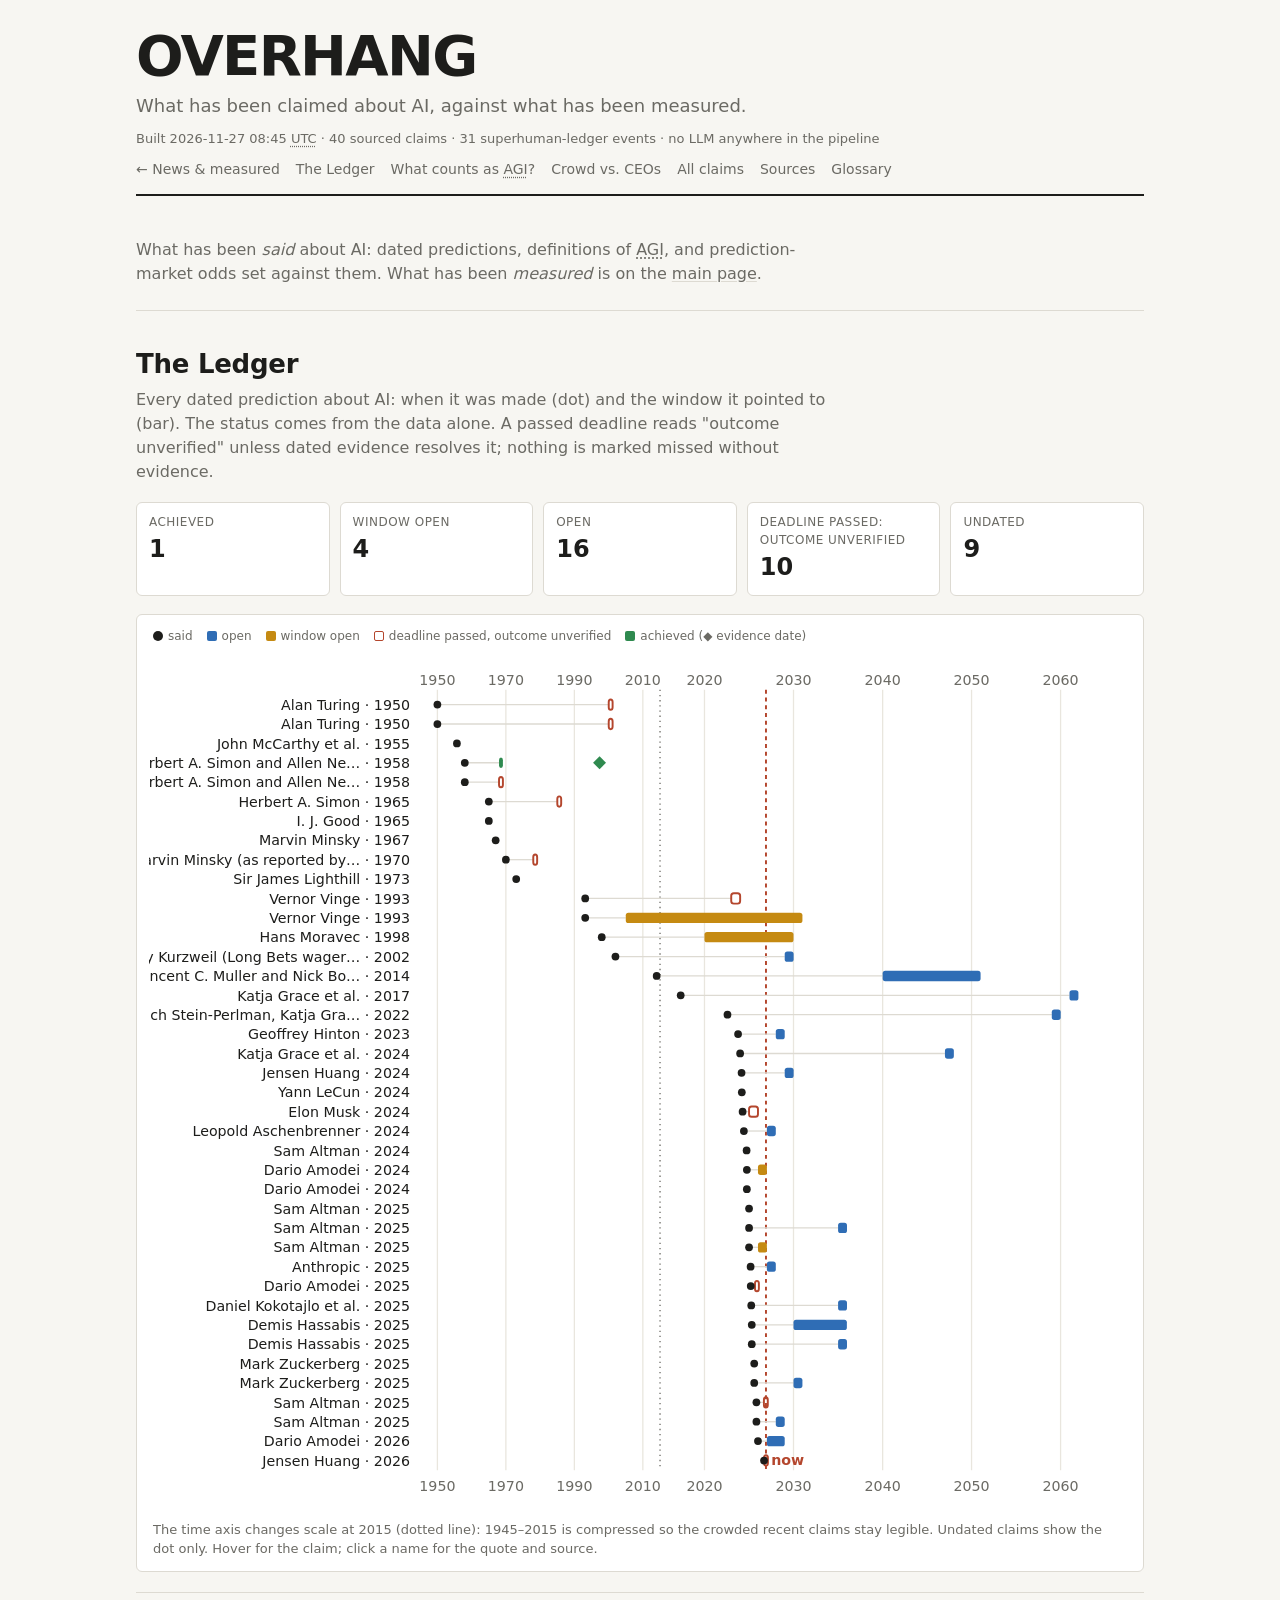
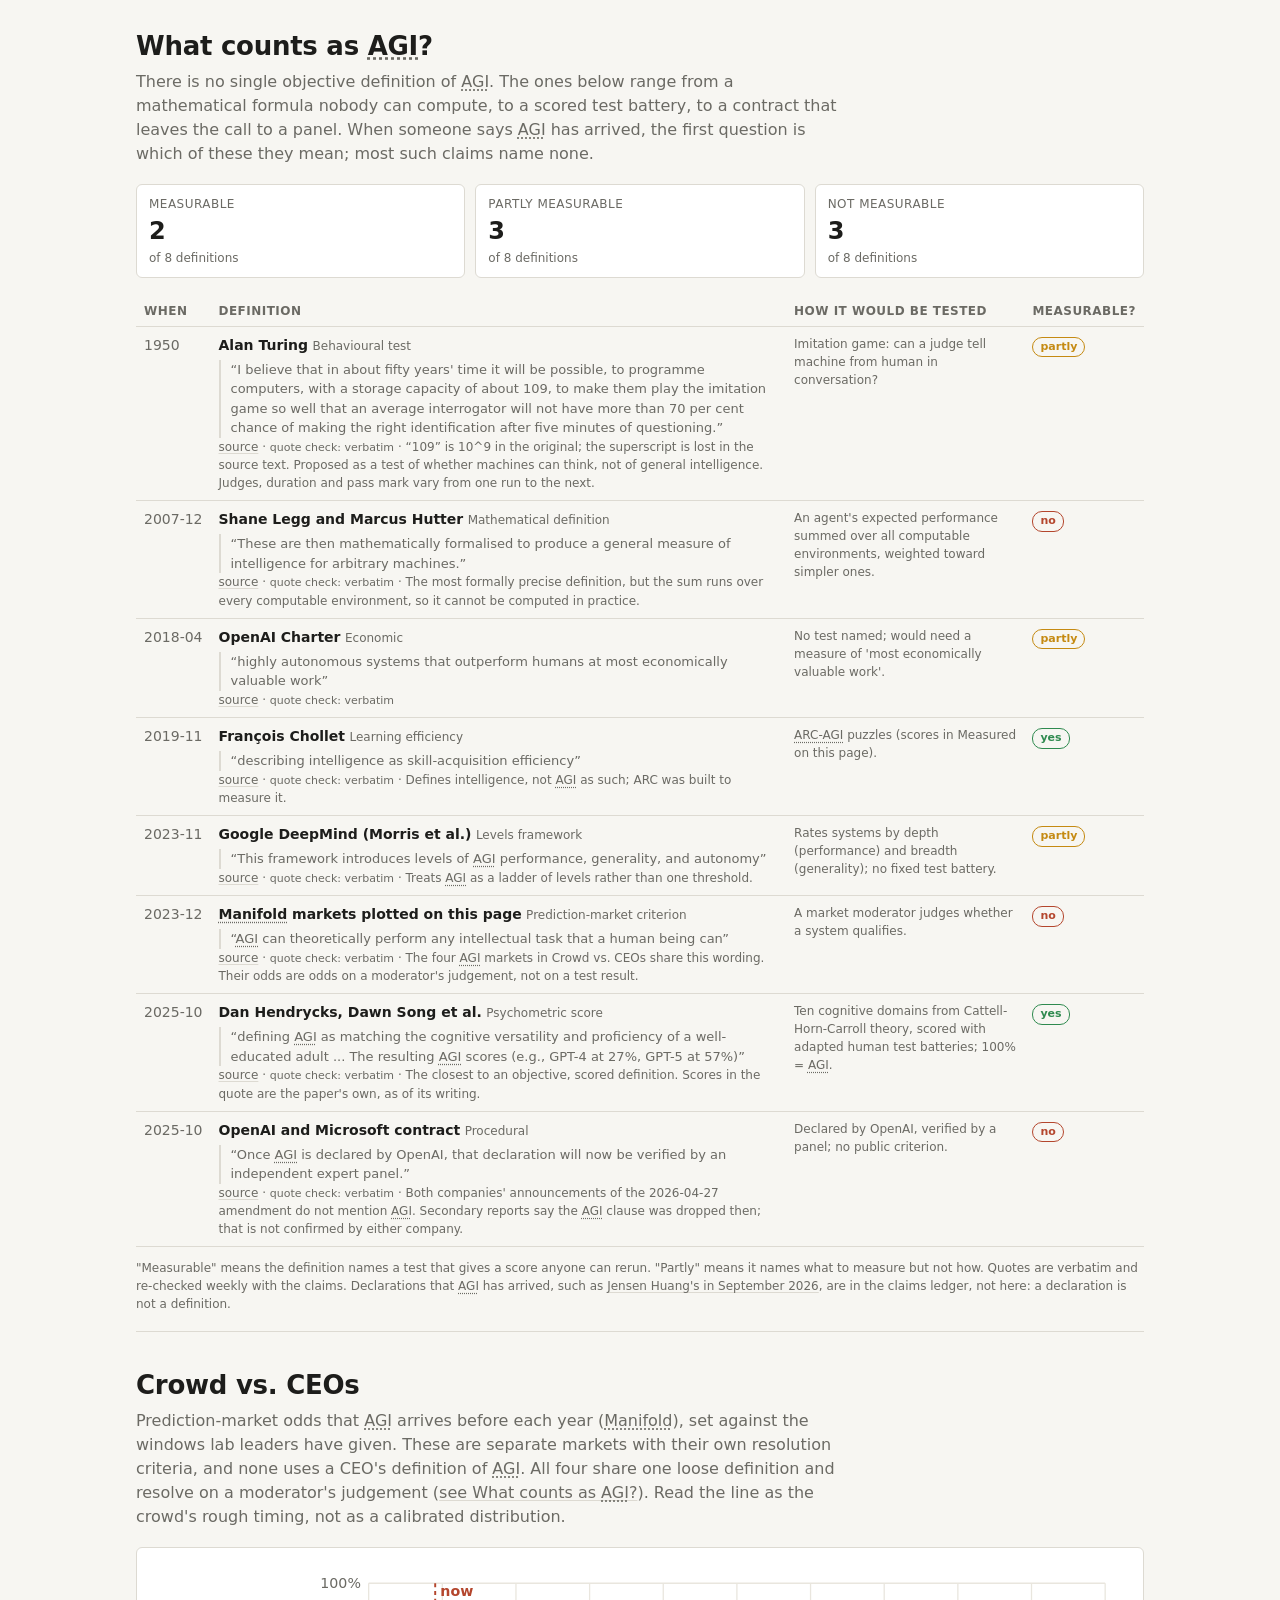
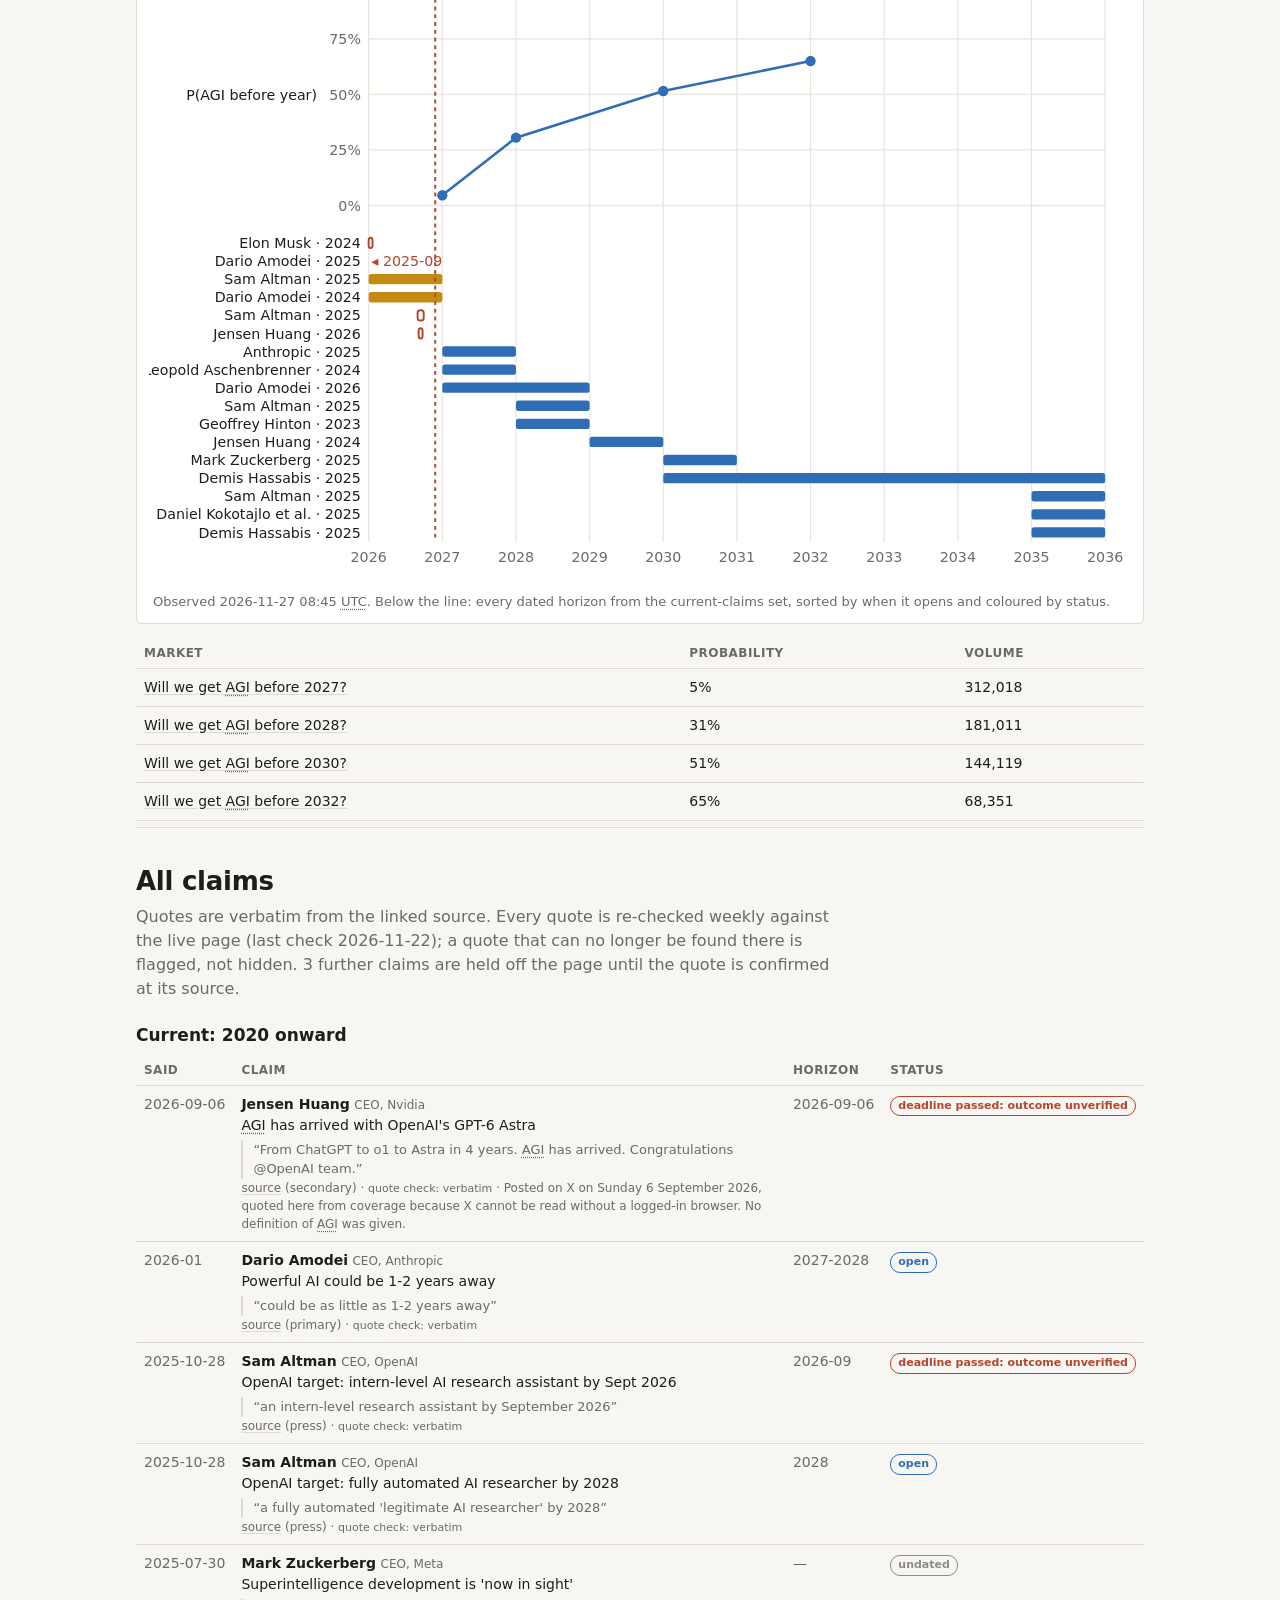
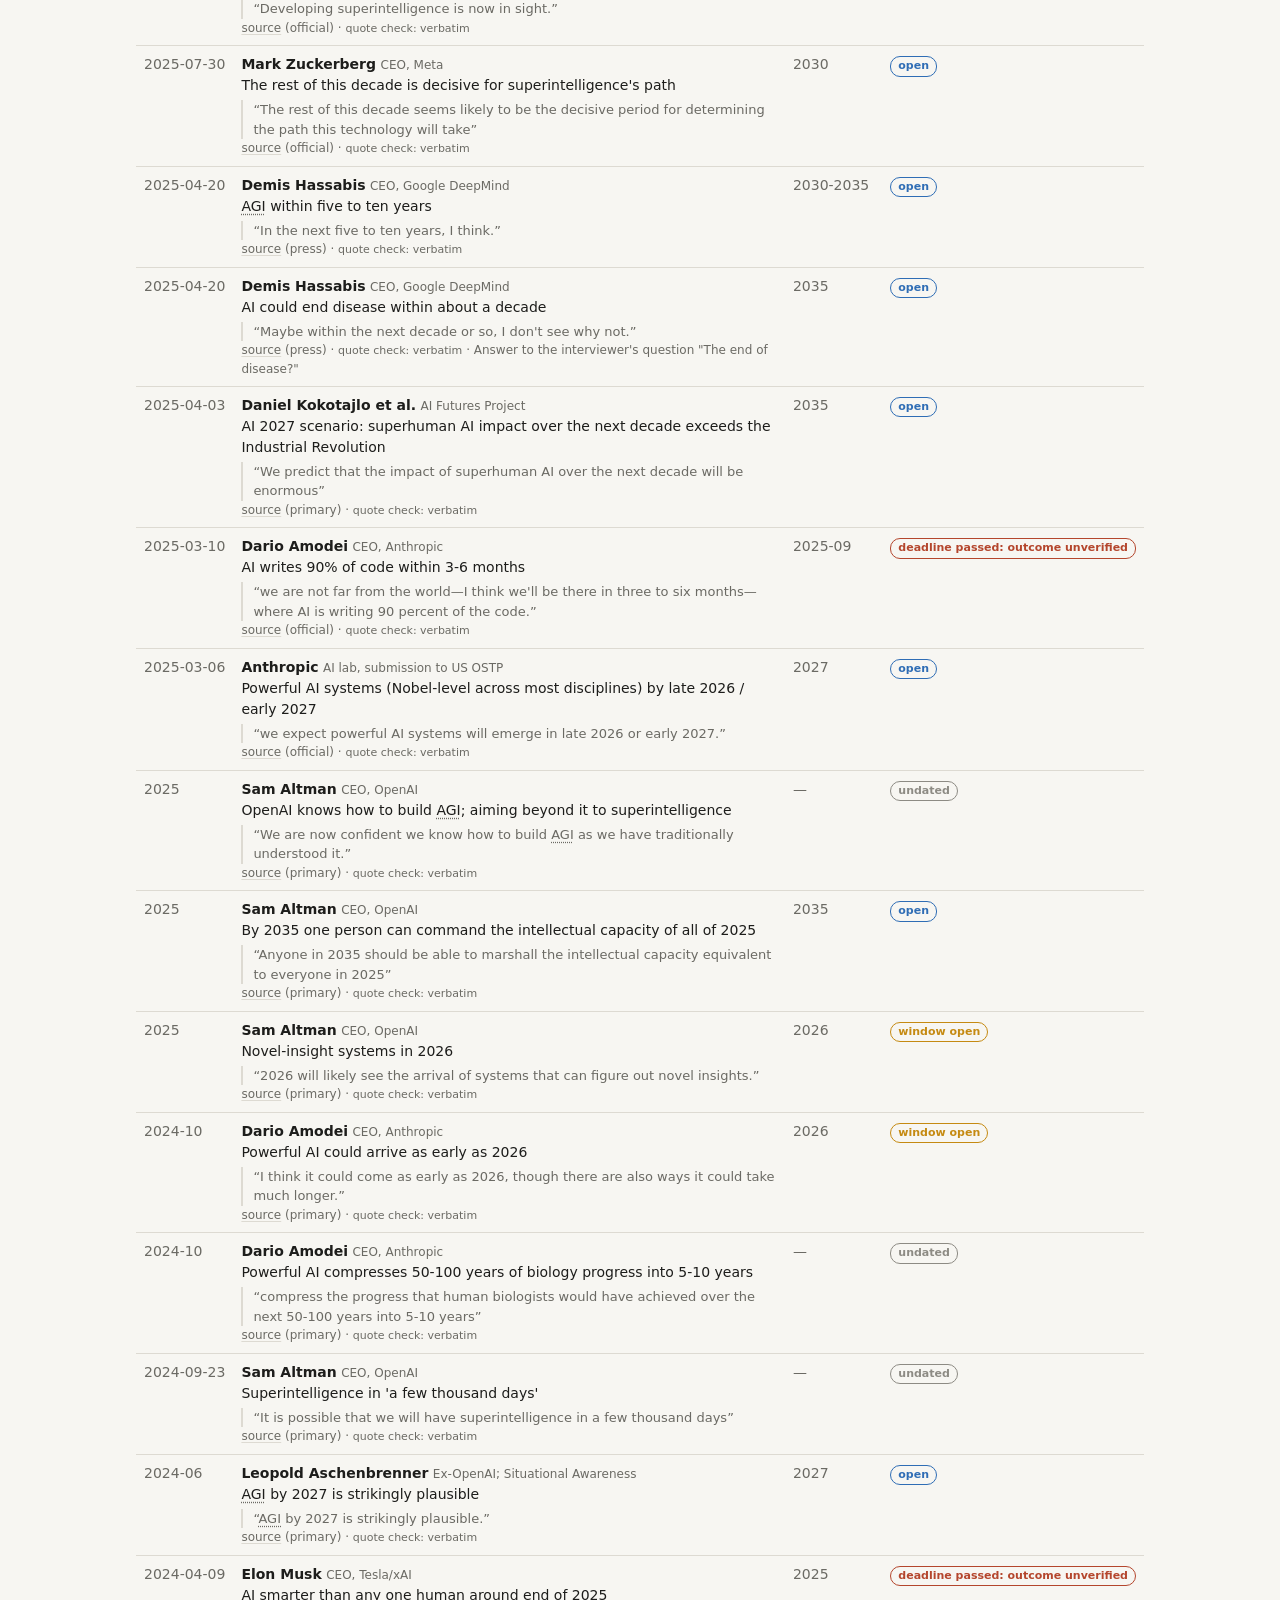
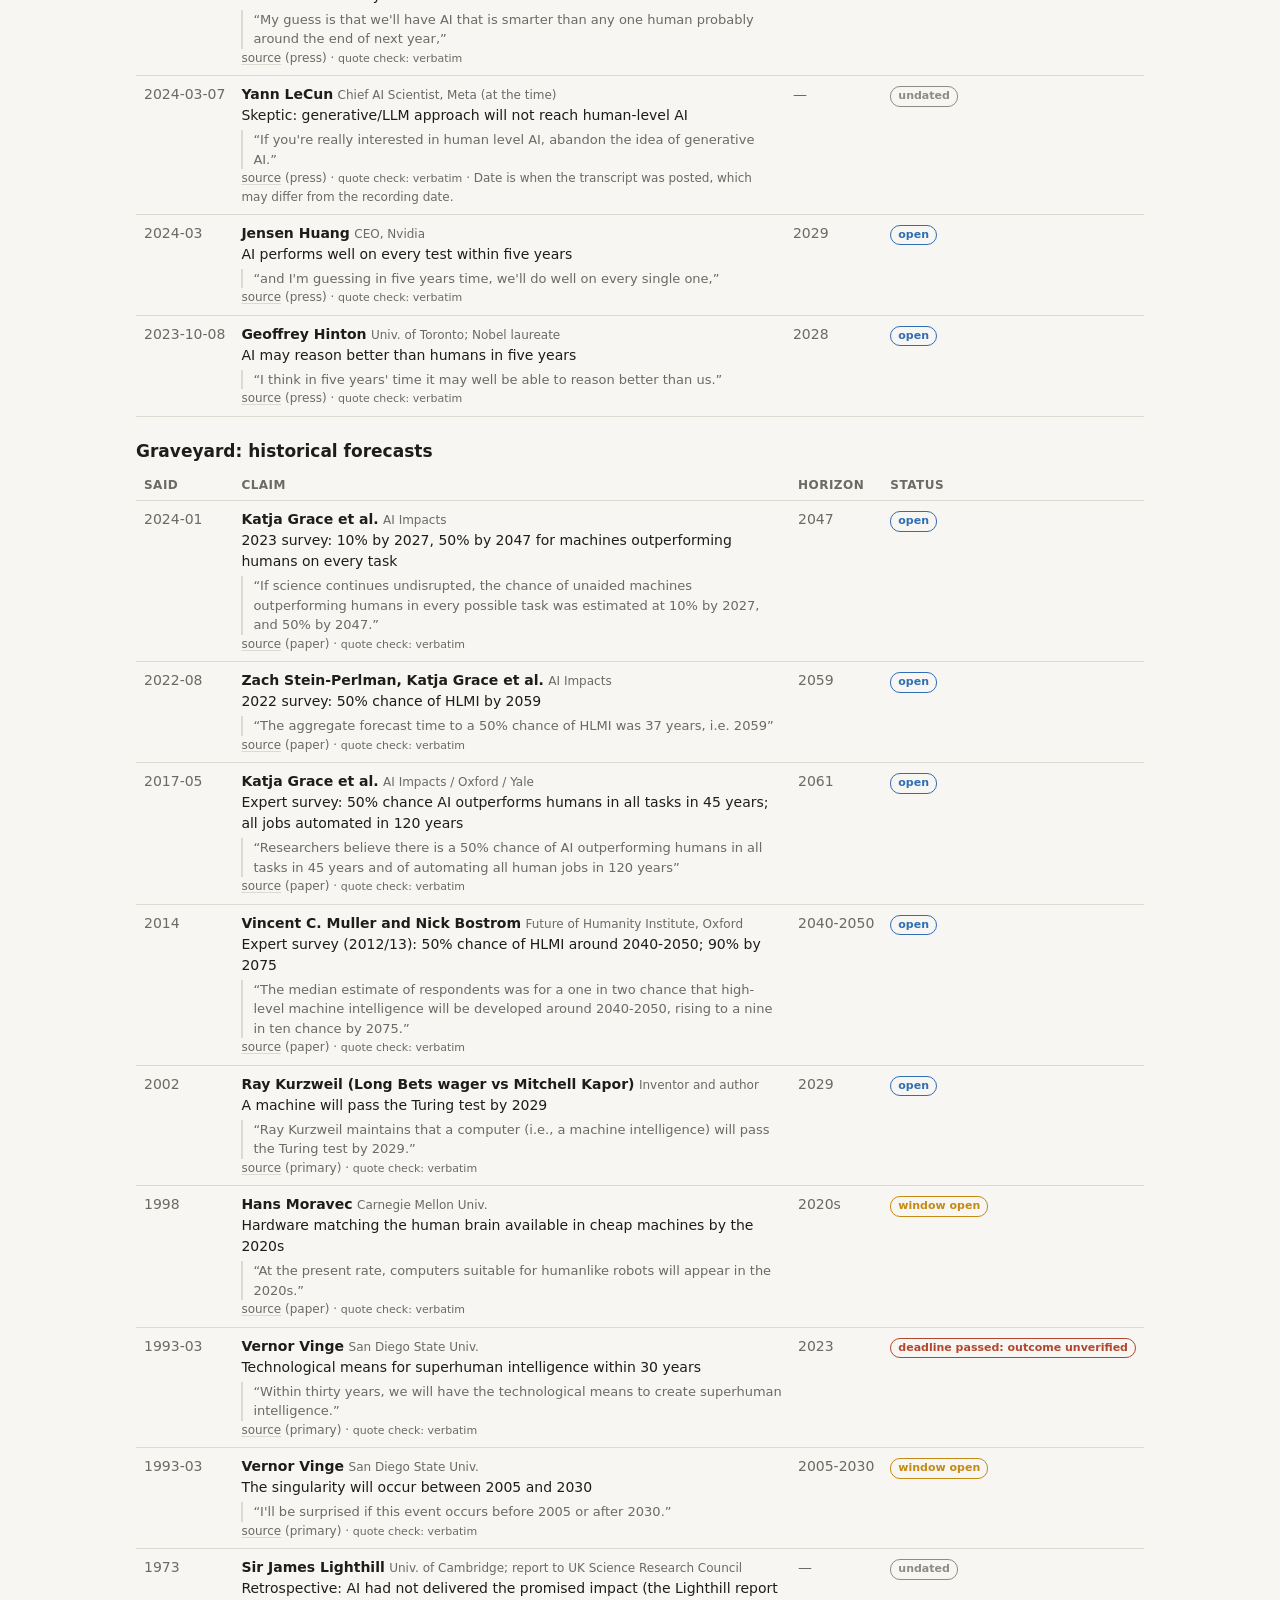
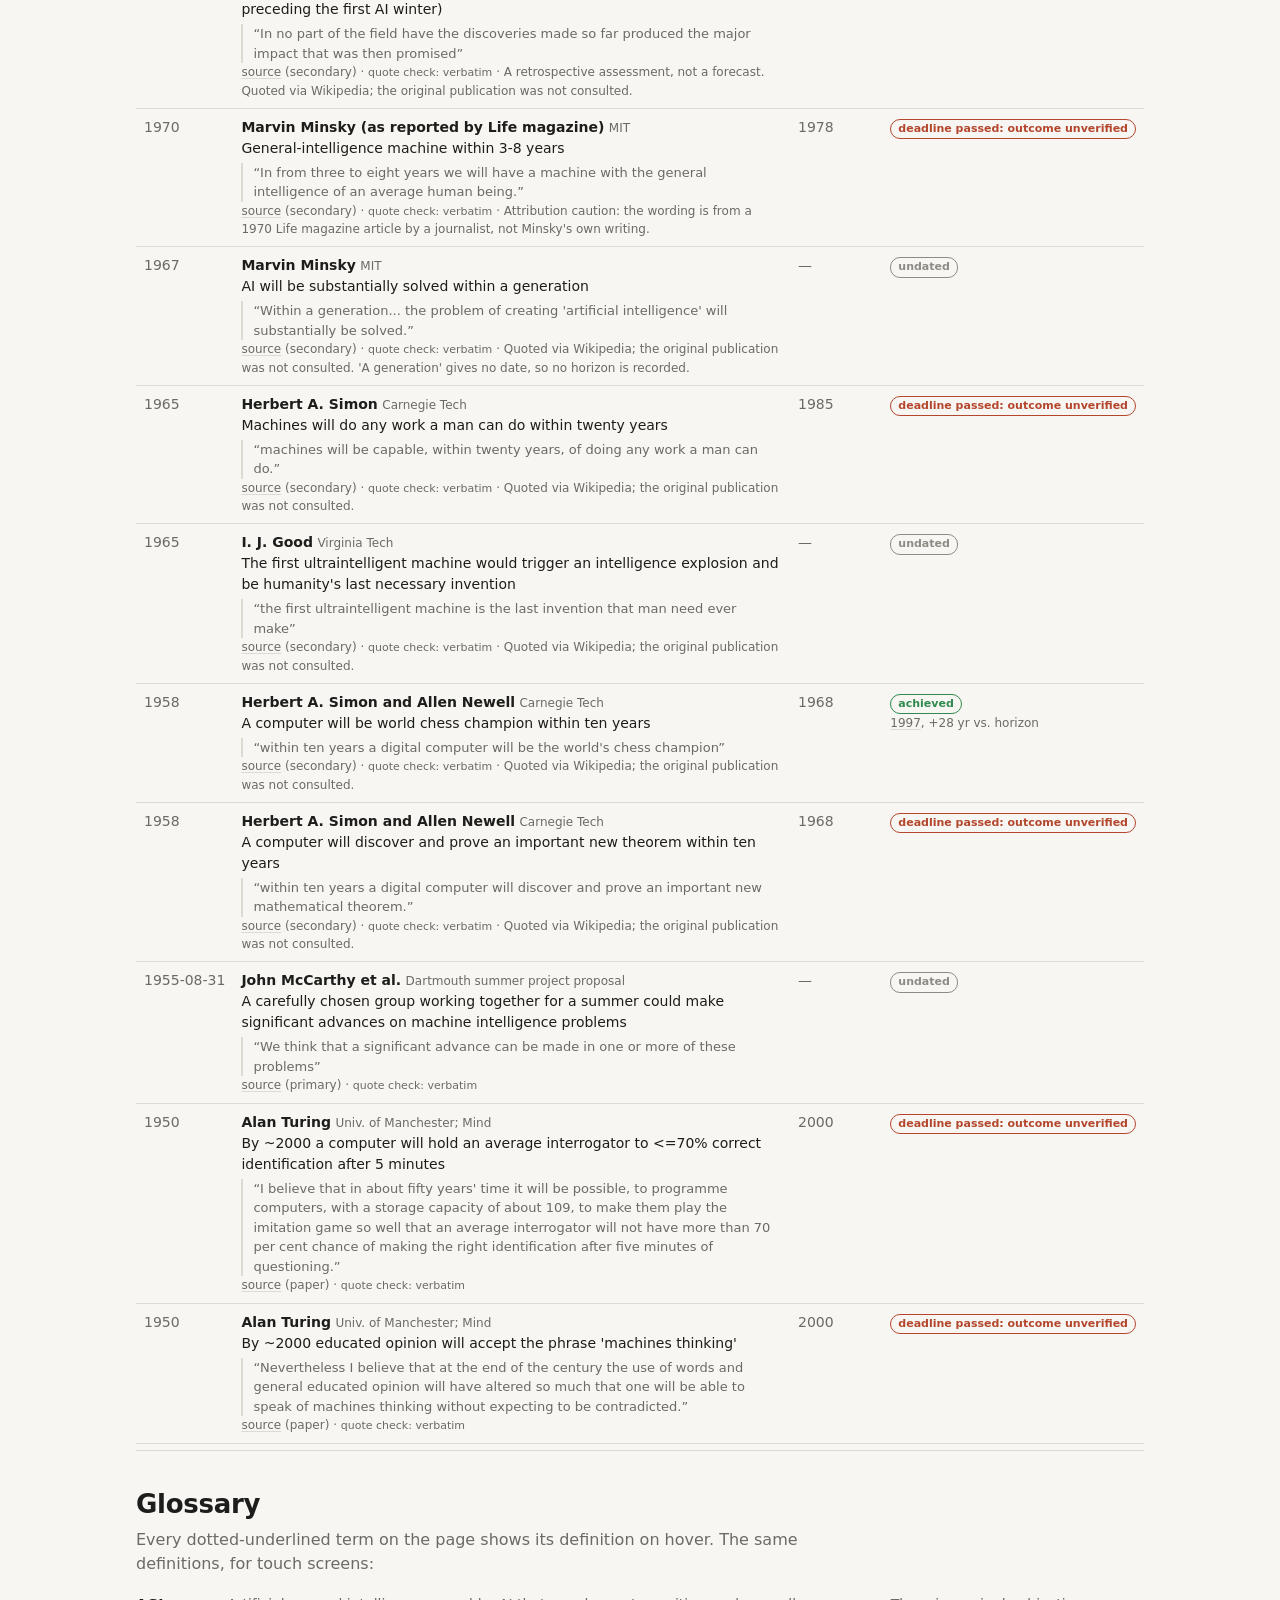
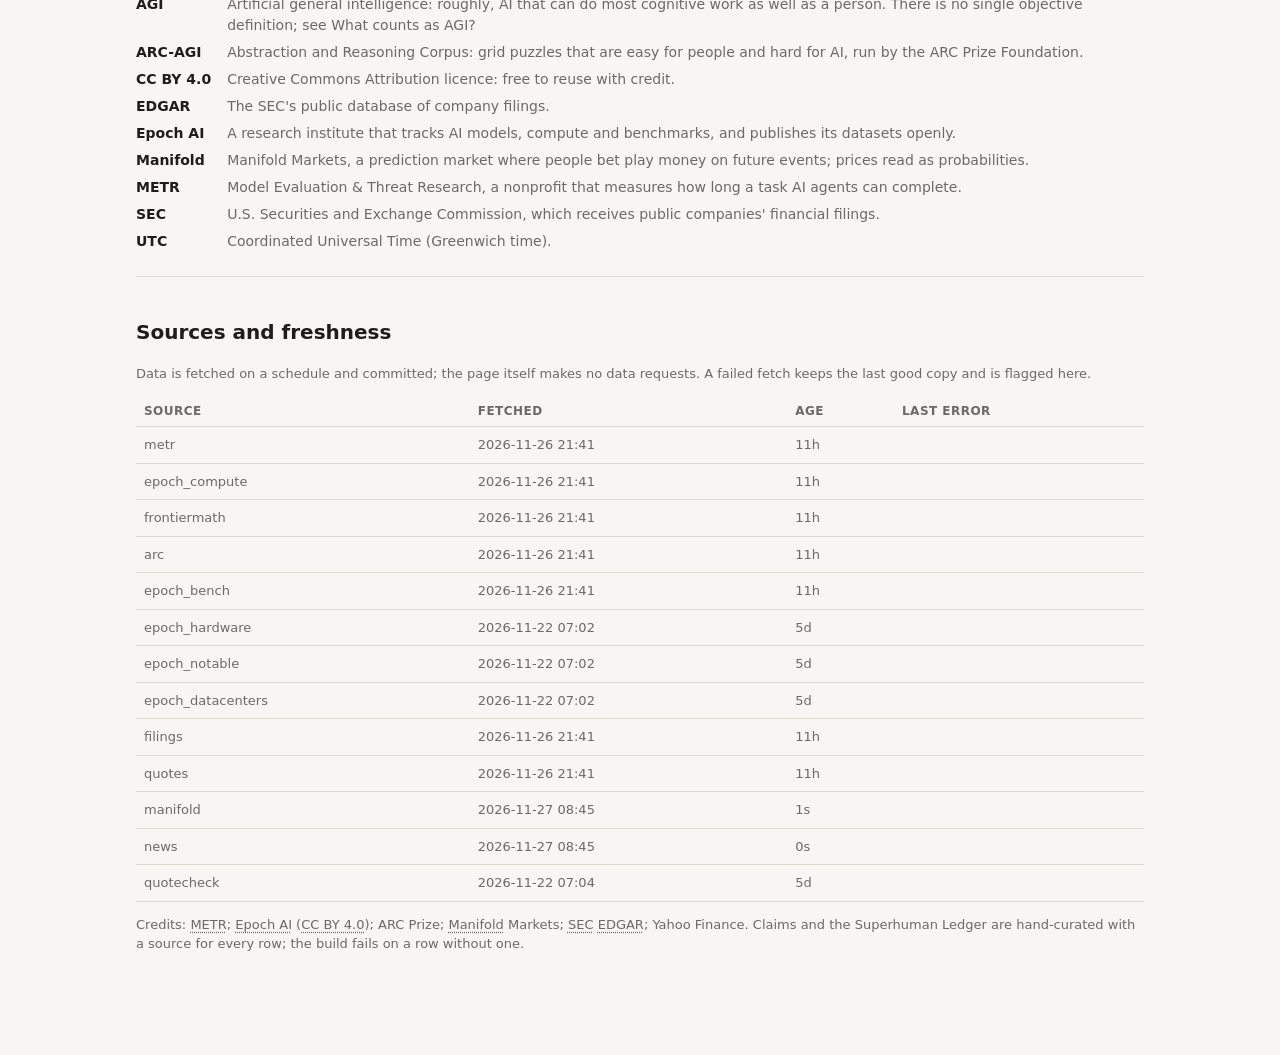
==== commit ec6e831a: "chore: refresh 2026-11-27 08:45 UTC" ====
--- a/docs/claims.html
+++ b/docs/claims.html
@@ -214,14 +214,14 @@
 nav.toc a.toc-claims { color: var(--accent); font-weight: 600; }
 </style>
 <link rel="stylesheet" href="https://gcicc.github.io/suite/network.css">
-<script src="https://gcicc.github.io/suite/network.js" data-section="overhang" data-built="2026-11-26 21:41 UTC" data-next="every 6h" defer></script>
+<script src="https://gcicc.github.io/suite/network.js" data-section="overhang" data-built="2026-11-27 08:45 UTC" data-next="every 6h" defer></script>
 </head>
 <body>
 <main>
 <header class="mast">
   <h1><a href="index.html" style="color:inherit;text-decoration:none">OVERHANG</a></h1>
   <p class="dek">What has been claimed about AI, against what has been measured.</p>
-  <div class="meta">Built 2026-11-26 21:41 <abbr class="term" title="Coordinated Universal Time (Greenwich time).">UTC</abbr> · 40 sourced claims · 31 superhuman-ledger events · no LLM anywhere in the pipeline</div>
+  <div class="meta">Built 2026-11-27 08:45 <abbr class="term" title="Coordinated Universal Time (Greenwich time).">UTC</abbr> · 40 sourced claims · 31 superhuman-ledger events · no LLM anywhere in the pipeline</div>
   <nav class="toc">
     <a href="index.html">← News &amp; measured</a>
     <a href="#ledger">The Ledger</a>
@@ -357,14 +357,14 @@
 <section id="crowd">
   <h2>Crowd vs. CEOs</h2>
   <p class="lede">Prediction-market odds that <abbr class="term" title="Artificial general intelligence: roughly, AI that can do most cognitive work as well as a person. There is no single objective definition; see What counts as AGI?">AGI</abbr> arrives before each year (<abbr class="term" title="Manifold Markets, a prediction market where people bet play money on future events; prices read as probabilities.">Manifold</abbr>), set against the windows lab leaders have given. These are separate markets with their own resolution criteria, and none uses a CEO's definition of <abbr class="term" title="Artificial general intelligence: roughly, AI that can do most cognitive work as well as a person. There is no single objective definition; see What counts as AGI?">AGI</abbr>. All four share one loose definition and resolve on a moderator's judgement (<a href="#def08">see What counts as <abbr class="term" title="Artificial general intelligence: roughly, AI that can do most cognitive work as well as a person. There is no single objective definition; see What counts as AGI?">AGI</abbr>?</a>). Read the line as the crowd's rough timing, not as a calibrated distribution.</p>
-  <div class="panel"><svg class="chart" viewBox="0 0 760 484" role="img" aria-label="Crowd vs CEOs" preserveAspectRatio="xMidYMid meet"><line class="grid" x1="170.0" x2="170.0" y1="18" y2="450"/><text class="tick" x="170.0" y="466" text-anchor="middle">2026</text><line class="grid" x1="227.0" x2="227.0" y1="18" y2="450"/><text class="tick" x="227.0" y="466" text-anchor="middle">2027</text><line class="grid" x1="284.0" x2="284.0" y1="18" y2="450"/><text class="tick" x="284.0" y="466" text-anchor="middle">2028</text><line class="grid" x1="341.0" x2="341.0" y1="18" y2="450"/><text class="tick" x="341.0" y="466" text-anchor="middle">2029</text><line class="grid" x1="398.0" x2="398.0" y1="18" y2="450"/><text class="tick" x="398.0" y="466" text-anchor="middle">2030</text><line class="grid" x1="455.0" x2="455.0" y1="18" y2="450"/><text class="tick" x="455.0" y="466" text-anchor="middle">2031</text><line class="grid" x1="512.0" x2="512.0" y1="18" y2="450"/><text class="tick" x="512.0" y="466" text-anchor="middle">2032</text><line class="grid" x1="569.0" x2="569.0" y1="18" y2="450"/><text class="tick" x="569.0" y="466" text-anchor="middle">2033</text><line class="grid" x1="626.0" x2="626.0" y1="18" y2="450"/><text class="tick" x="626.0" y="466" text-anchor="middle">2034</text><line class="grid" x1="683.0" x2="683.0" y1="18" y2="450"/><text class="tick" x="683.0" y="466" text-anchor="middle">2035</text><line class="grid" x1="740.0" x2="740.0" y1="18" y2="450"/><text class="tick" x="740.0" y="466" text-anchor="middle">2036</text><line class="grid" x1="170" x2="740" y1="190.0" y2="190.0"/><text class="tick" x="164" y="194.0" text-anchor="end">0%</text><line class="grid" x1="170" x2="740" y1="147.0" y2="147.0"/><text class="tick" x="164" y="151.0" text-anchor="end">25%</text><line class="grid" x1="170" x2="740" y1="104.0" y2="104.0"/><text class="tick" x="164" y="108.0" text-anchor="end">50%</text><line class="grid" x1="170" x2="740" y1="61.0" y2="61.0"/><text class="tick" x="164" y="65.0" text-anchor="end">75%</text><line class="grid" x1="170" x2="740" y1="18.0" y2="18.0"/><text class="tick" x="164" y="22.0" text-anchor="end">100%</text><text class="row-label" x="130" y="108.0" text-anchor="end">P(AGI before year)</text><path class="crowd" d="M227.0,182.1 L284.0,137.6 L398.0,101.0 L512.0,78.2"/><circle class="pt-front" cx="227.0" cy="182.1" r="4"><title>Will we get AGI before 2027?: 5%</title></circle><circle class="pt-front" cx="284.0" cy="137.6" r="4"><title>Will we get AGI before 2028?: 30%</title></circle><circle class="pt-front" cx="398.0" cy="101.0" r="4"><title>Will we get AGI before 2030?: 52%</title></circle><circle class="pt-front" cx="512.0" cy="78.2" r="4"><title>Will we get AGI before 2032?: 65%</title></circle><a href="#cu17"><text class="row-label" x="164" y="223.0" text-anchor="end">Elon Musk · 2024</text></a><rect class="window st-passed" x="170.0" y="215.0" width="3.0" height="8" rx="2"><title>Elon Musk: AI smarter than any one human around end of 2025</title></rect><a href="#cu10"><text class="row-label" x="164" y="237.0" text-anchor="end">Dario Amodei · 2025</text></a><text class="row-label st-passed-text" x="172.0" y="237.0">◂ 2025-09<title>Dario Amodei: AI writes 90% of code within 3-6 months</title></text><a href="#cu04"><text class="row-label" x="164" y="251.0" text-anchor="end">Sam Altman · 2025</text></a><rect class="window st-window" x="170.0" y="243.0" width="57.0" height="8" rx="2"><title>Sam Altman: Novel-insight systems in 2026</title></rect><a href="#cu07"><text class="row-label" x="164" y="265.0" text-anchor="end">Dario Amodei · 2024</text></a><rect class="window st-window" x="170.0" y="257.0" width="57.0" height="8" rx="2"><title>Dario Amodei: Powerful AI could arrive as early as 2026</title></rect><a href="#cu05"><text class="row-label" x="164" y="279.0" text-anchor="end">Sam Altman · 2025</text></a><rect class="window st-passed" x="207.9" y="271.0" width="4.7" height="8" rx="2"><title>Sam Altman: OpenAI target: intern-level AI research assistant by Sept 2026</title></rect><a href="#cu24"><text class="row-label" x="164" y="293.0" text-anchor="end">Jensen Huang · 2026</text></a><rect class="window st-passed" x="208.7" y="285.0" width="3.0" height="8" rx="2"><title>Jensen Huang: AGI has arrived with OpenAI&#x27;s GPT-6 Astra</title></rect><a href="#cu09"><text class="row-label" x="164" y="307.0" text-anchor="end">Anthropic · 2025</text></a><rect class="window st-open" x="227.0" y="299.0" width="57.0" height="8" rx="2"><title>Anthropic: Powerful AI systems (Nobel-level across most disciplines) by late 2026 / early 2027</title></rect><a href="#cu13"><text class="row-label" x="164" y="321.0" text-anchor="end">Leopold Aschenbrenner · 2024</text></a><rect class="window st-open" x="227.0" y="313.0" width="57.0" height="8" rx="2"><title>Leopold Aschenbrenner: AGI by 2027 is strikingly plausible</title></rect><a href="#cu11"><text class="row-label" x="164" y="335.0" text-anchor="end">Dario Amodei · 2026</text></a><rect class="window st-open" x="227.0" y="327.0" width="114.0" height="8" rx="2"><title>Dario Amodei: Powerful AI could be 1-2 years away</title></rect><a href="#cu06"><text class="row-label" x="164" y="349.0" text-anchor="end">Sam Altman · 2025</text></a><rect class="window st-open" x="284.0" y="341.0" width="57.0" height="8" rx="2"><title>Sam Altman: OpenAI target: fully automated AI researcher by 2028</title></rect><a href="#cu21"><text class="row-label" x="164" y="363.0" text-anchor="end">Geoffrey Hinton · 2023</text></a><rect class="window st-open" x="284.0" y="355.0" width="57.0" height="8" rx="2"><title>Geoffrey Hinton: AI may reason better than humans in five years</title></rect><a href="#cu20"><text class="row-label" x="164" y="377.0" text-anchor="end">Jensen Huang · 2024</text></a><rect class="window st-open" x="341.0" y="369.0" width="57.0" height="8" rx="2"><title>Jensen Huang: AI performs well on every test within five years</title></rect><a href="#cu19"><text class="row-label" x="164" y="391.0" text-anchor="end">Mark Zuckerberg · 2025</text></a><rect class="window st-open" x="398.0" y="383.0" width="57.0" height="8" rx="2"><title>Mark Zuckerberg: The rest of this decade is decisive for superintelligence&#x27;s path</title></rect><a href="#cu14"><text class="row-label" x="164" y="405.0" text-anchor="end">Demis Hassabis · 2025</text></a><rect class="window st-open" x="398.0" y="397.0" width="342.0" height="8" rx="2"><title>Demis Hassabis: AGI within five to ten years</title></rect><a href="#cu03"><text class="row-label" x="164" y="419.0" text-anchor="end">Sam Altman · 2025</text></a><rect class="window st-open" x="683.0" y="411.0" width="57.0" height="8" rx="2"><title>Sam Altman: By 2035 one person can command the intellectual capacity of all of 2025</title></rect><a href="#cu12"><text class="row-label" x="164" y="433.0" text-anchor="end">Daniel Kokotajlo et al. · 2025</text></a><rect class="window st-open" x="683.0" y="425.0" width="57.0" height="8" rx="2"><title>Daniel Kokotajlo et al.: AI 2027 scenario: superhuman AI impact over the next decade exceeds the Industrial Revolution</title></rect><a href="#cu15"><text class="row-label" x="164" y="447.0" text-anchor="end">Demis Hassabis · 2025</text></a><rect class="window st-open" x="683.0" y="439.0" width="57.0" height="8" rx="2"><title>Demis Hassabis: AI could end disease within about a decade</title></rect><line class="now" x1="221.4" x2="221.4" y1="18" y2="450"/><text class="now-label" x="225.4" y="28">now</text></svg>
-    <p class="cap">Observed 2026-11-26 21:41 <abbr class="term" title="Coordinated Universal Time (Greenwich time).">UTC</abbr>. Below the line: every dated horizon from the current-claims set, sorted by when it opens and coloured by status.</p>
+  <div class="panel"><svg class="chart" viewBox="0 0 760 484" role="img" aria-label="Crowd vs CEOs" preserveAspectRatio="xMidYMid meet"><line class="grid" x1="170.0" x2="170.0" y1="18" y2="450"/><text class="tick" x="170.0" y="466" text-anchor="middle">2026</text><line class="grid" x1="227.0" x2="227.0" y1="18" y2="450"/><text class="tick" x="227.0" y="466" text-anchor="middle">2027</text><line class="grid" x1="284.0" x2="284.0" y1="18" y2="450"/><text class="tick" x="284.0" y="466" text-anchor="middle">2028</text><line class="grid" x1="341.0" x2="341.0" y1="18" y2="450"/><text class="tick" x="341.0" y="466" text-anchor="middle">2029</text><line class="grid" x1="398.0" x2="398.0" y1="18" y2="450"/><text class="tick" x="398.0" y="466" text-anchor="middle">2030</text><line class="grid" x1="455.0" x2="455.0" y1="18" y2="450"/><text class="tick" x="455.0" y="466" text-anchor="middle">2031</text><line class="grid" x1="512.0" x2="512.0" y1="18" y2="450"/><text class="tick" x="512.0" y="466" text-anchor="middle">2032</text><line class="grid" x1="569.0" x2="569.0" y1="18" y2="450"/><text class="tick" x="569.0" y="466" text-anchor="middle">2033</text><line class="grid" x1="626.0" x2="626.0" y1="18" y2="450"/><text class="tick" x="626.0" y="466" text-anchor="middle">2034</text><line class="grid" x1="683.0" x2="683.0" y1="18" y2="450"/><text class="tick" x="683.0" y="466" text-anchor="middle">2035</text><line class="grid" x1="740.0" x2="740.0" y1="18" y2="450"/><text class="tick" x="740.0" y="466" text-anchor="middle">2036</text><line class="grid" x1="170" x2="740" y1="190.0" y2="190.0"/><text class="tick" x="164" y="194.0" text-anchor="end">0%</text><line class="grid" x1="170" x2="740" y1="147.0" y2="147.0"/><text class="tick" x="164" y="151.0" text-anchor="end">25%</text><line class="grid" x1="170" x2="740" y1="104.0" y2="104.0"/><text class="tick" x="164" y="108.0" text-anchor="end">50%</text><line class="grid" x1="170" x2="740" y1="61.0" y2="61.0"/><text class="tick" x="164" y="65.0" text-anchor="end">75%</text><line class="grid" x1="170" x2="740" y1="18.0" y2="18.0"/><text class="tick" x="164" y="22.0" text-anchor="end">100%</text><text class="row-label" x="130" y="108.0" text-anchor="end">P(AGI before year)</text><path class="crowd" d="M227.0,182.1 L284.0,137.5 L398.0,101.4 L512.0,78.2"/><circle class="pt-front" cx="227.0" cy="182.1" r="4"><title>Will we get AGI before 2027?: 5%</title></circle><circle class="pt-front" cx="284.0" cy="137.5" r="4"><title>Will we get AGI before 2028?: 31%</title></circle><circle class="pt-front" cx="398.0" cy="101.4" r="4"><title>Will we get AGI before 2030?: 51%</title></circle><circle class="pt-front" cx="512.0" cy="78.2" r="4"><title>Will we get AGI before 2032?: 65%</title></circle><a href="#cu17"><text class="row-label" x="164" y="223.0" text-anchor="end">Elon Musk · 2024</text></a><rect class="window st-passed" x="170.0" y="215.0" width="3.0" height="8" rx="2"><title>Elon Musk: AI smarter than any one human around end of 2025</title></rect><a href="#cu10"><text class="row-label" x="164" y="237.0" text-anchor="end">Dario Amodei · 2025</text></a><text class="row-label st-passed-text" x="172.0" y="237.0">◂ 2025-09<title>Dario Amodei: AI writes 90% of code within 3-6 months</title></text><a href="#cu04"><text class="row-label" x="164" y="251.0" text-anchor="end">Sam Altman · 2025</text></a><rect class="window st-window" x="170.0" y="243.0" width="57.0" height="8" rx="2"><title>Sam Altman: Novel-insight systems in 2026</title></rect><a href="#cu07"><text class="row-label" x="164" y="265.0" text-anchor="end">Dario Amodei · 2024</text></a><rect class="window st-window" x="170.0" y="257.0" width="57.0" height="8" rx="2"><title>Dario Amodei: Powerful AI could arrive as early as 2026</title></rect><a href="#cu05"><text class="row-label" x="164" y="279.0" text-anchor="end">Sam Altman · 2025</text></a><rect class="window st-passed" x="207.9" y="271.0" width="4.7" height="8" rx="2"><title>Sam Altman: OpenAI target: intern-level AI research assistant by Sept 2026</title></rect><a href="#cu24"><text class="row-label" x="164" y="293.0" text-anchor="end">Jensen Huang · 2026</text></a><rect class="window st-passed" x="208.7" y="285.0" width="3.0" height="8" rx="2"><title>Jensen Huang: AGI has arrived with OpenAI&#x27;s GPT-6 Astra</title></rect><a href="#cu09"><text class="row-label" x="164" y="307.0" text-anchor="end">Anthropic · 2025</text></a><rect class="window st-open" x="227.0" y="299.0" width="57.0" height="8" rx="2"><title>Anthropic: Powerful AI systems (Nobel-level across most disciplines) by late 2026 / early 2027</title></rect><a href="#cu13"><text class="row-label" x="164" y="321.0" text-anchor="end">Leopold Aschenbrenner · 2024</text></a><rect class="window st-open" x="227.0" y="313.0" width="57.0" height="8" rx="2"><title>Leopold Aschenbrenner: AGI by 2027 is strikingly plausible</title></rect><a href="#cu11"><text class="row-label" x="164" y="335.0" text-anchor="end">Dario Amodei · 2026</text></a><rect class="window st-open" x="227.0" y="327.0" width="114.0" height="8" rx="2"><title>Dario Amodei: Powerful AI could be 1-2 years away</title></rect><a href="#cu06"><text class="row-label" x="164" y="349.0" text-anchor="end">Sam Altman · 2025</text></a><rect class="window st-open" x="284.0" y="341.0" width="57.0" height="8" rx="2"><title>Sam Altman: OpenAI target: fully automated AI researcher by 2028</title></rect><a href="#cu21"><text class="row-label" x="164" y="363.0" text-anchor="end">Geoffrey Hinton · 2023</text></a><rect class="window st-open" x="284.0" y="355.0" width="57.0" height="8" rx="2"><title>Geoffrey Hinton: AI may reason better than humans in five years</title></rect><a href="#cu20"><text class="row-label" x="164" y="377.0" text-anchor="end">Jensen Huang · 2024</text></a><rect class="window st-open" x="341.0" y="369.0" width="57.0" height="8" rx="2"><title>Jensen Huang: AI performs well on every test within five years</title></rect><a href="#cu19"><text class="row-label" x="164" y="391.0" text-anchor="end">Mark Zuckerberg · 2025</text></a><rect class="window st-open" x="398.0" y="383.0" width="57.0" height="8" rx="2"><title>Mark Zuckerberg: The rest of this decade is decisive for superintelligence&#x27;s path</title></rect><a href="#cu14"><text class="row-label" x="164" y="405.0" text-anchor="end">Demis Hassabis · 2025</text></a><rect class="window st-open" x="398.0" y="397.0" width="342.0" height="8" rx="2"><title>Demis Hassabis: AGI within five to ten years</title></rect><a href="#cu03"><text class="row-label" x="164" y="419.0" text-anchor="end">Sam Altman · 2025</text></a><rect class="window st-open" x="683.0" y="411.0" width="57.0" height="8" rx="2"><title>Sam Altman: By 2035 one person can command the intellectual capacity of all of 2025</title></rect><a href="#cu12"><text class="row-label" x="164" y="433.0" text-anchor="end">Daniel Kokotajlo et al. · 2025</text></a><rect class="window st-open" x="683.0" y="425.0" width="57.0" height="8" rx="2"><title>Daniel Kokotajlo et al.: AI 2027 scenario: superhuman AI impact over the next decade exceeds the Industrial Revolution</title></rect><a href="#cu15"><text class="row-label" x="164" y="447.0" text-anchor="end">Demis Hassabis · 2025</text></a><rect class="window st-open" x="683.0" y="439.0" width="57.0" height="8" rx="2"><title>Demis Hassabis: AI could end disease within about a decade</title></rect><line class="now" x1="221.5" x2="221.5" y1="18" y2="450"/><text class="now-label" x="225.5" y="28">now</text></svg>
+    <p class="cap">Observed 2026-11-27 08:45 <abbr class="term" title="Coordinated Universal Time (Greenwich time).">UTC</abbr>. Below the line: every dated horizon from the current-claims set, sorted by when it opens and coloured by status.</p>
   </div>
   <div class="tbl-wrap"><table>
     <tr><th>Market</th><th>Probability</th><th class="hide-sm">Volume</th></tr>
     <tr><td><a href="https://manifold.markets/RemNi/will-we-get-agi-before-2027-d7b5f2b00ace">Will we get <abbr class="term" title="Artificial general intelligence: roughly, AI that can do most cognitive work as well as a person. There is no single objective definition; see What counts as AGI?">AGI</abbr> before 2027?</a></td><td>5%</td><td class="hide-sm">312,018</td></tr>
-    <tr><td><a href="https://manifold.markets/RemNi/will-we-get-agi-before-2028-ff560f9e9346">Will we get <abbr class="term" title="Artificial general intelligence: roughly, AI that can do most cognitive work as well as a person. There is no single objective definition; see What counts as AGI?">AGI</abbr> before 2028?</a></td><td>30%</td><td class="hide-sm">181,010</td></tr>
-    <tr><td><a href="https://manifold.markets/RemNi/will-we-get-agi-before-2030">Will we get <abbr class="term" title="Artificial general intelligence: roughly, AI that can do most cognitive work as well as a person. There is no single objective definition; see What counts as AGI?">AGI</abbr> before 2030?</a></td><td>52%</td><td class="hide-sm">144,114</td></tr>
+    <tr><td><a href="https://manifold.markets/RemNi/will-we-get-agi-before-2028-ff560f9e9346">Will we get <abbr class="term" title="Artificial general intelligence: roughly, AI that can do most cognitive work as well as a person. There is no single objective definition; see What counts as AGI?">AGI</abbr> before 2028?</a></td><td>31%</td><td class="hide-sm">181,011</td></tr>
+    <tr><td><a href="https://manifold.markets/RemNi/will-we-get-agi-before-2030">Will we get <abbr class="term" title="Artificial general intelligence: roughly, AI that can do most cognitive work as well as a person. There is no single objective definition; see What counts as AGI?">AGI</abbr> before 2030?</a></td><td>51%</td><td class="hide-sm">144,119</td></tr>
     <tr><td><a href="https://manifold.markets/RemNi/will-we-get-agi-before-2032">Will we get <abbr class="term" title="Artificial general intelligence: roughly, AI that can do most cognitive work as well as a person. There is no single objective definition; see What counts as AGI?">AGI</abbr> before 2032?</a></td><td>65%</td><td class="hide-sm">68,351</td></tr>
   </table></div>
 </section>
@@ -829,19 +829,19 @@
   <p>Data is fetched on a schedule and committed; the page itself makes no data requests. A failed fetch keeps the last good copy and is flagged here.</p>
   <div class="tbl-wrap"><table>
     <tr><th>Source</th><th>Fetched</th><th>Age</th><th>Last error</th></tr>
-    <tr><td>metr</td><td>2026-11-26 21:41</td><td class="">5s</td><td></td></tr>
-    <tr><td>epoch_compute</td><td>2026-11-26 21:41</td><td class="">5s</td><td></td></tr>
-    <tr><td>frontiermath</td><td>2026-11-26 21:41</td><td class="">5s</td><td></td></tr>
-    <tr><td>arc</td><td>2026-11-26 21:41</td><td class="">5s</td><td></td></tr>
-    <tr><td>epoch_bench</td><td>2026-11-26 21:41</td><td class="">4s</td><td></td></tr>
-    <tr><td>epoch_hardware</td><td>2026-11-22 07:02</td><td class="">4d</td><td></td></tr>
-    <tr><td>epoch_notable</td><td>2026-11-22 07:02</td><td class="">4d</td><td></td></tr>
-    <tr><td>epoch_datacenters</td><td>2026-11-22 07:02</td><td class="">4d</td><td></td></tr>
-    <tr><td>filings</td><td>2026-11-26 21:41</td><td class="">2s</td><td></td></tr>
-    <tr><td>quotes</td><td>2026-11-26 21:41</td><td class="">2s</td><td></td></tr>
-    <tr><td>manifold</td><td>2026-11-26 21:41</td><td class="">1s</td><td></td></tr>
-    <tr><td>news</td><td>2026-11-26 21:41</td><td class="">0s</td><td></td></tr>
-    <tr><td>quotecheck</td><td>2026-11-22 07:04</td><td class="">4d</td><td></td></tr>
+    <tr><td>metr</td><td>2026-11-26 21:41</td><td class="">11h</td><td></td></tr>
+    <tr><td>epoch_compute</td><td>2026-11-26 21:41</td><td class="">11h</td><td></td></tr>
+    <tr><td>frontiermath</td><td>2026-11-26 21:41</td><td class="">11h</td><td></td></tr>
+    <tr><td>arc</td><td>2026-11-26 21:41</td><td class="">11h</td><td></td></tr>
+    <tr><td>epoch_bench</td><td>2026-11-26 21:41</td><td class="">11h</td><td></td></tr>
+    <tr><td>epoch_hardware</td><td>2026-11-22 07:02</td><td class="">5d</td><td></td></tr>
+    <tr><td>epoch_notable</td><td>2026-11-22 07:02</td><td class="">5d</td><td></td></tr>
+    <tr><td>epoch_datacenters</td><td>2026-11-22 07:02</td><td class="">5d</td><td></td></tr>
+    <tr><td>filings</td><td>2026-11-26 21:41</td><td class="">11h</td><td></td></tr>
+    <tr><td>quotes</td><td>2026-11-26 21:41</td><td class="">11h</td><td></td></tr>
+    <tr><td>manifold</td><td>2026-11-27 08:45</td><td class="">1s</td><td></td></tr>
+    <tr><td>news</td><td>2026-11-27 08:45</td><td class="">0s</td><td></td></tr>
+    <tr><td>quotecheck</td><td>2026-11-22 07:04</td><td class="">5d</td><td></td></tr>
   </table></div>
   <p>Credits: <abbr class="term" title="Model Evaluation &amp; Threat Research, a nonprofit that measures how long a task AI agents can complete.">METR</abbr>; <abbr class="term" title="A research institute that tracks AI models, compute and benchmarks, and publishes its datasets openly.">Epoch AI</abbr> (<abbr class="term" title="Creative Commons Attribution licence: free to reuse with credit.">CC BY 4.0</abbr>); ARC Prize; <abbr class="term" title="Manifold Markets, a prediction market where people bet play money on future events; prices read as probabilities.">Manifold</abbr> Markets; <abbr class="term" title="U.S. Securities and Exchange Commission, which receives public companies&#x27; financial filings.">SEC</abbr> <abbr class="term" title="The SEC&#x27;s public database of company filings.">EDGAR</abbr>; Yahoo Finance. Claims and the Superhuman Ledger are hand-curated with a source for every row; the build fails on a row without one.</p>
 </footer>
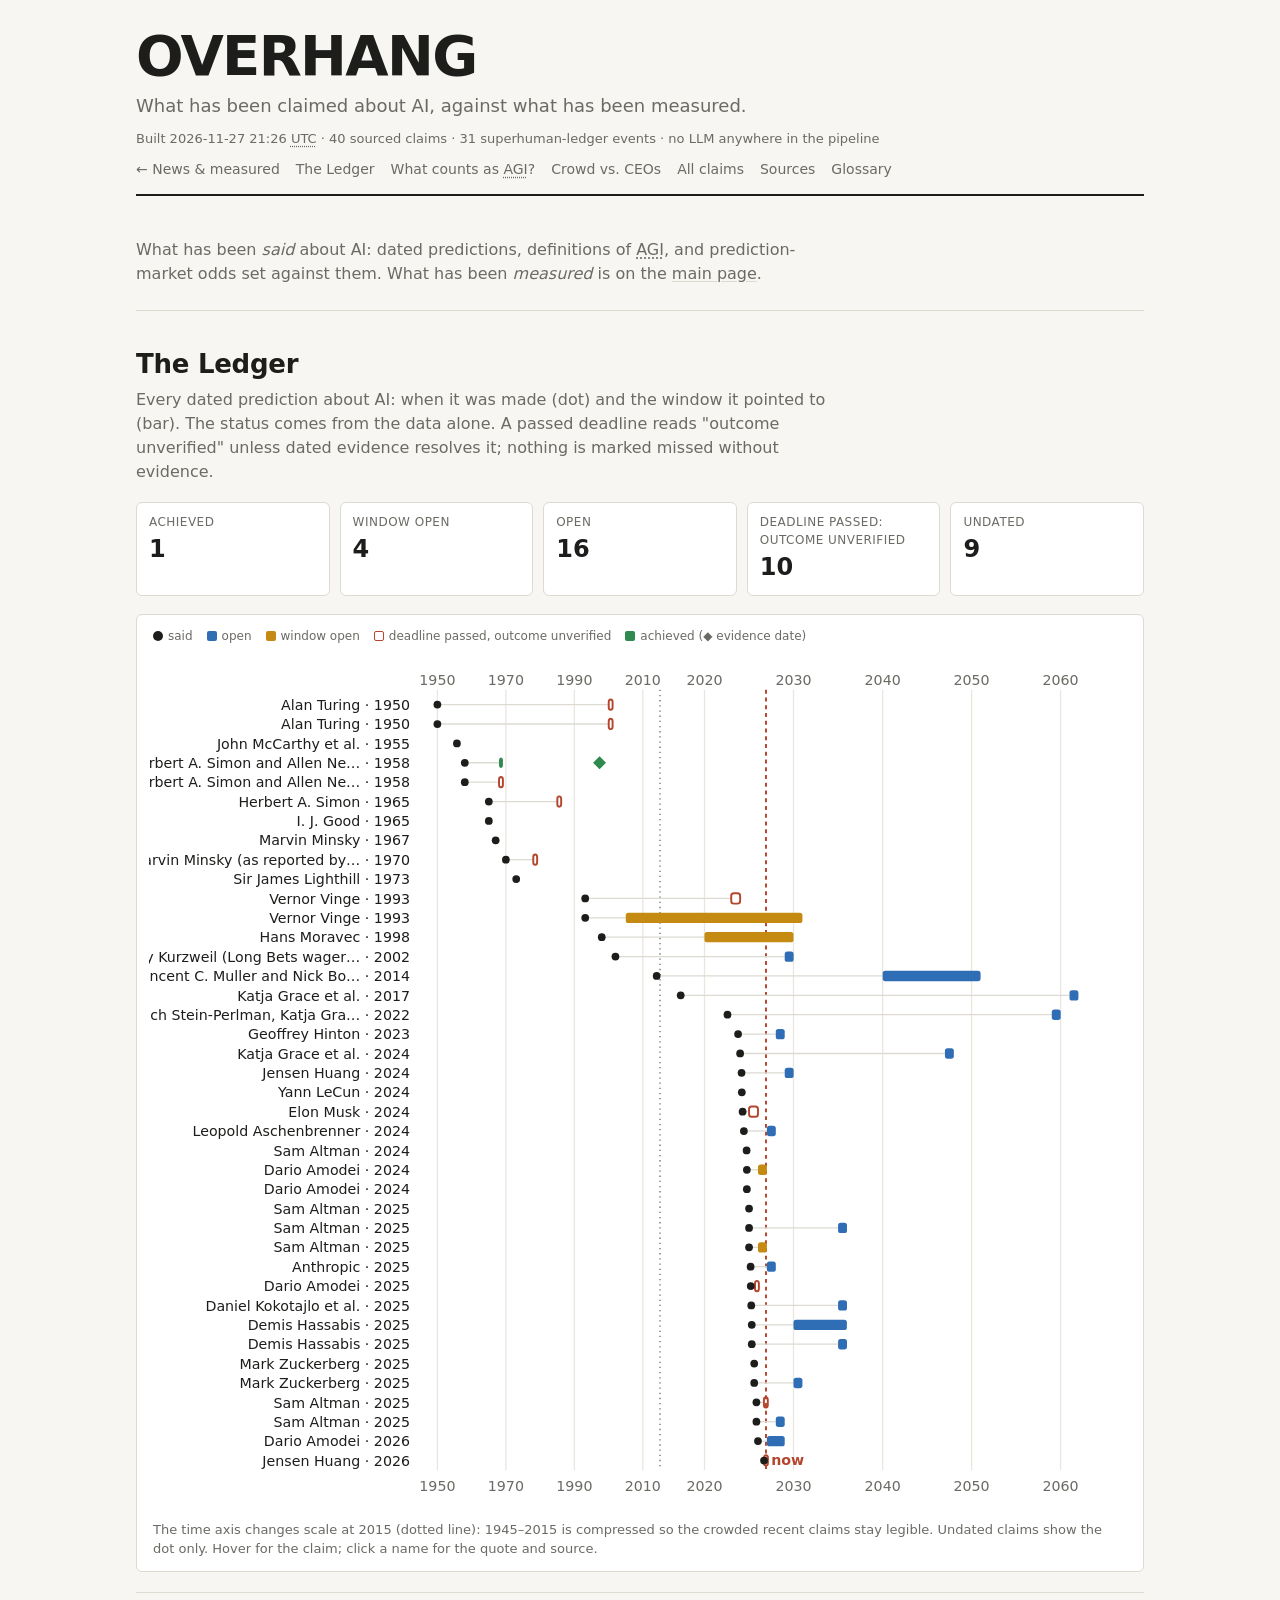
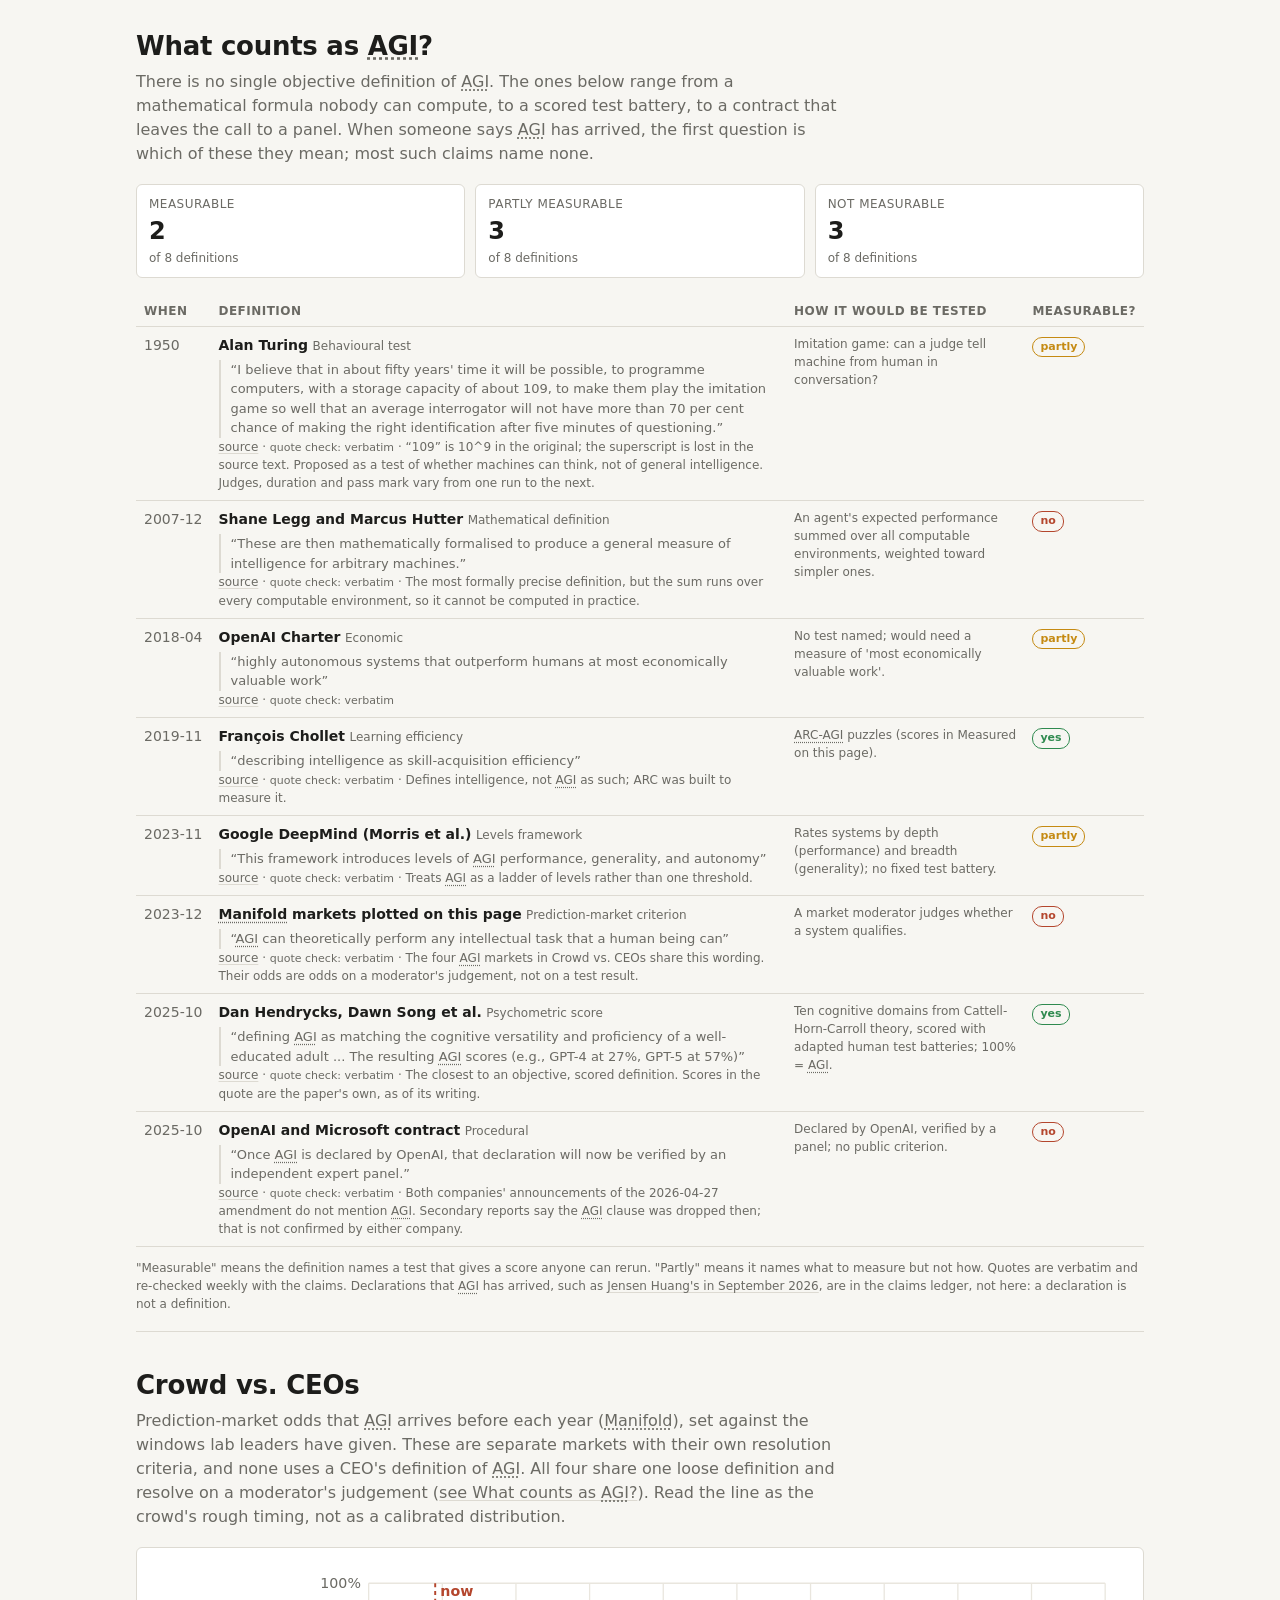
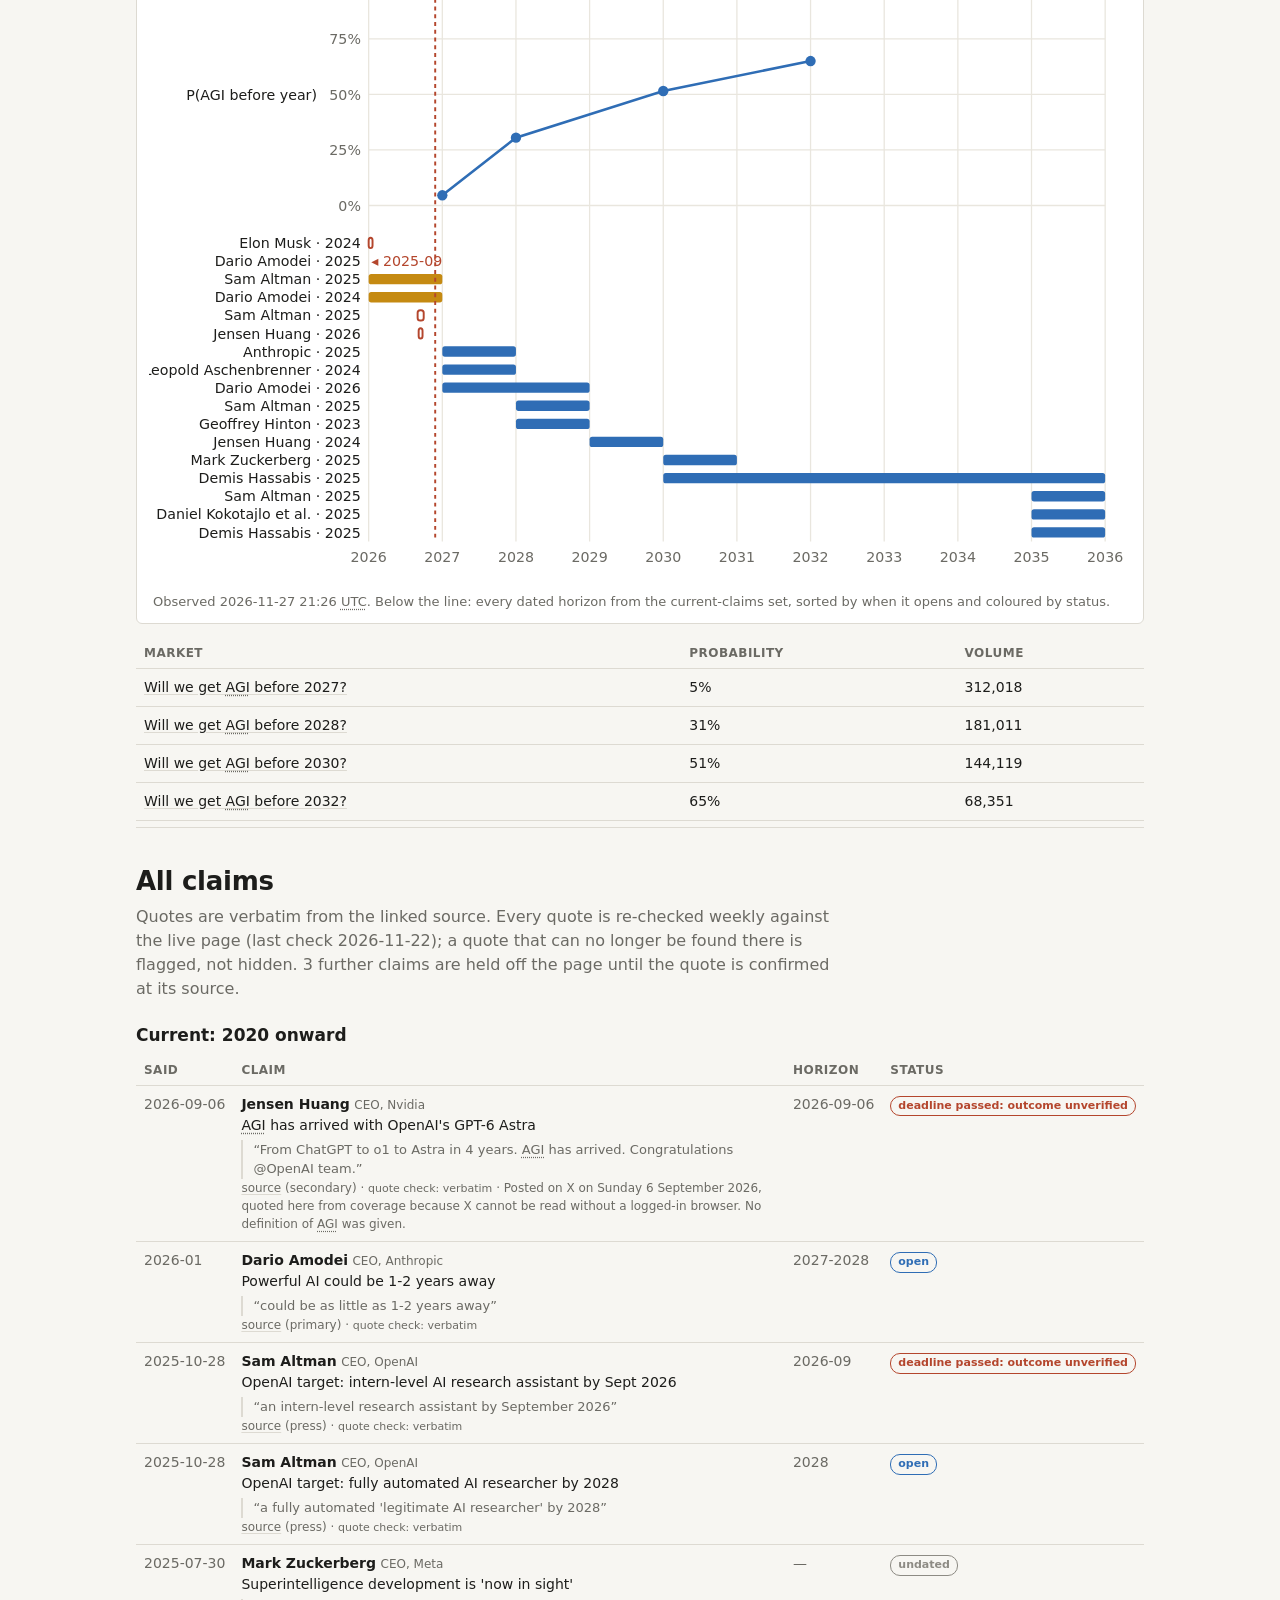
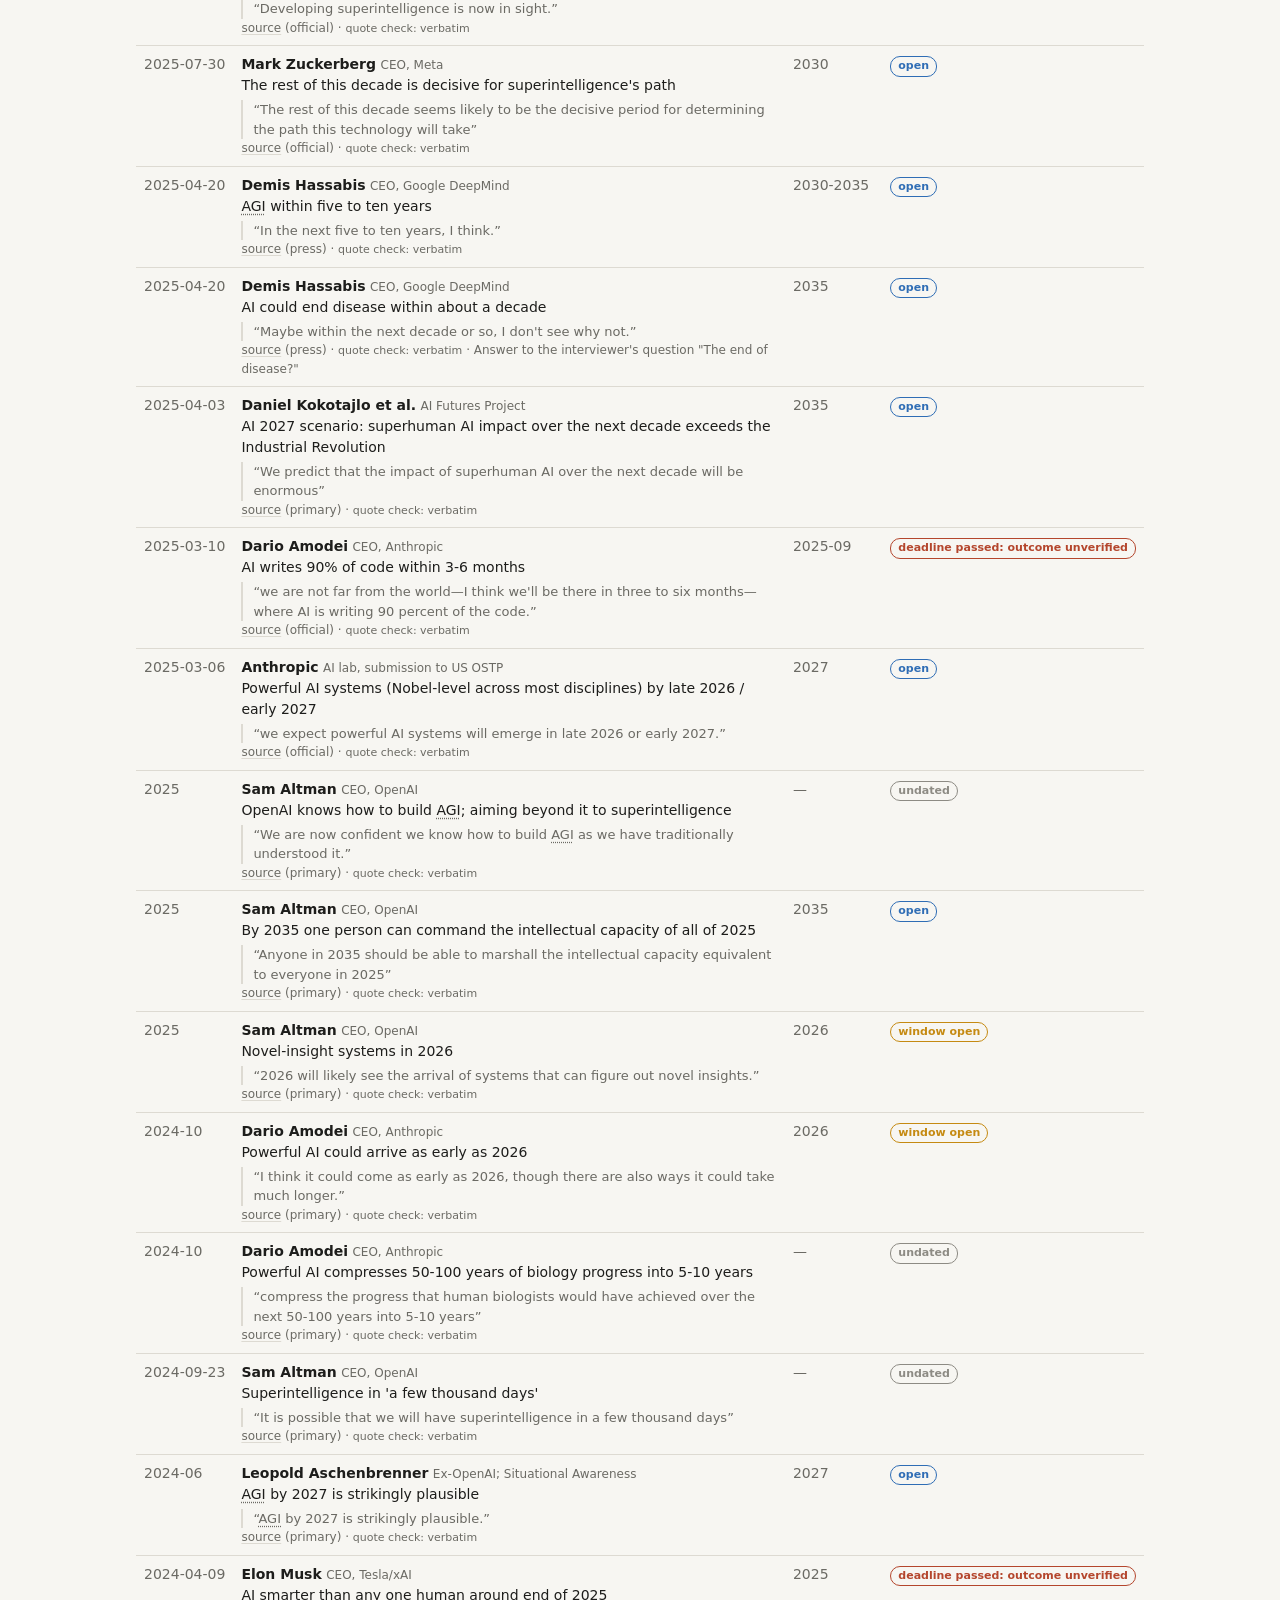
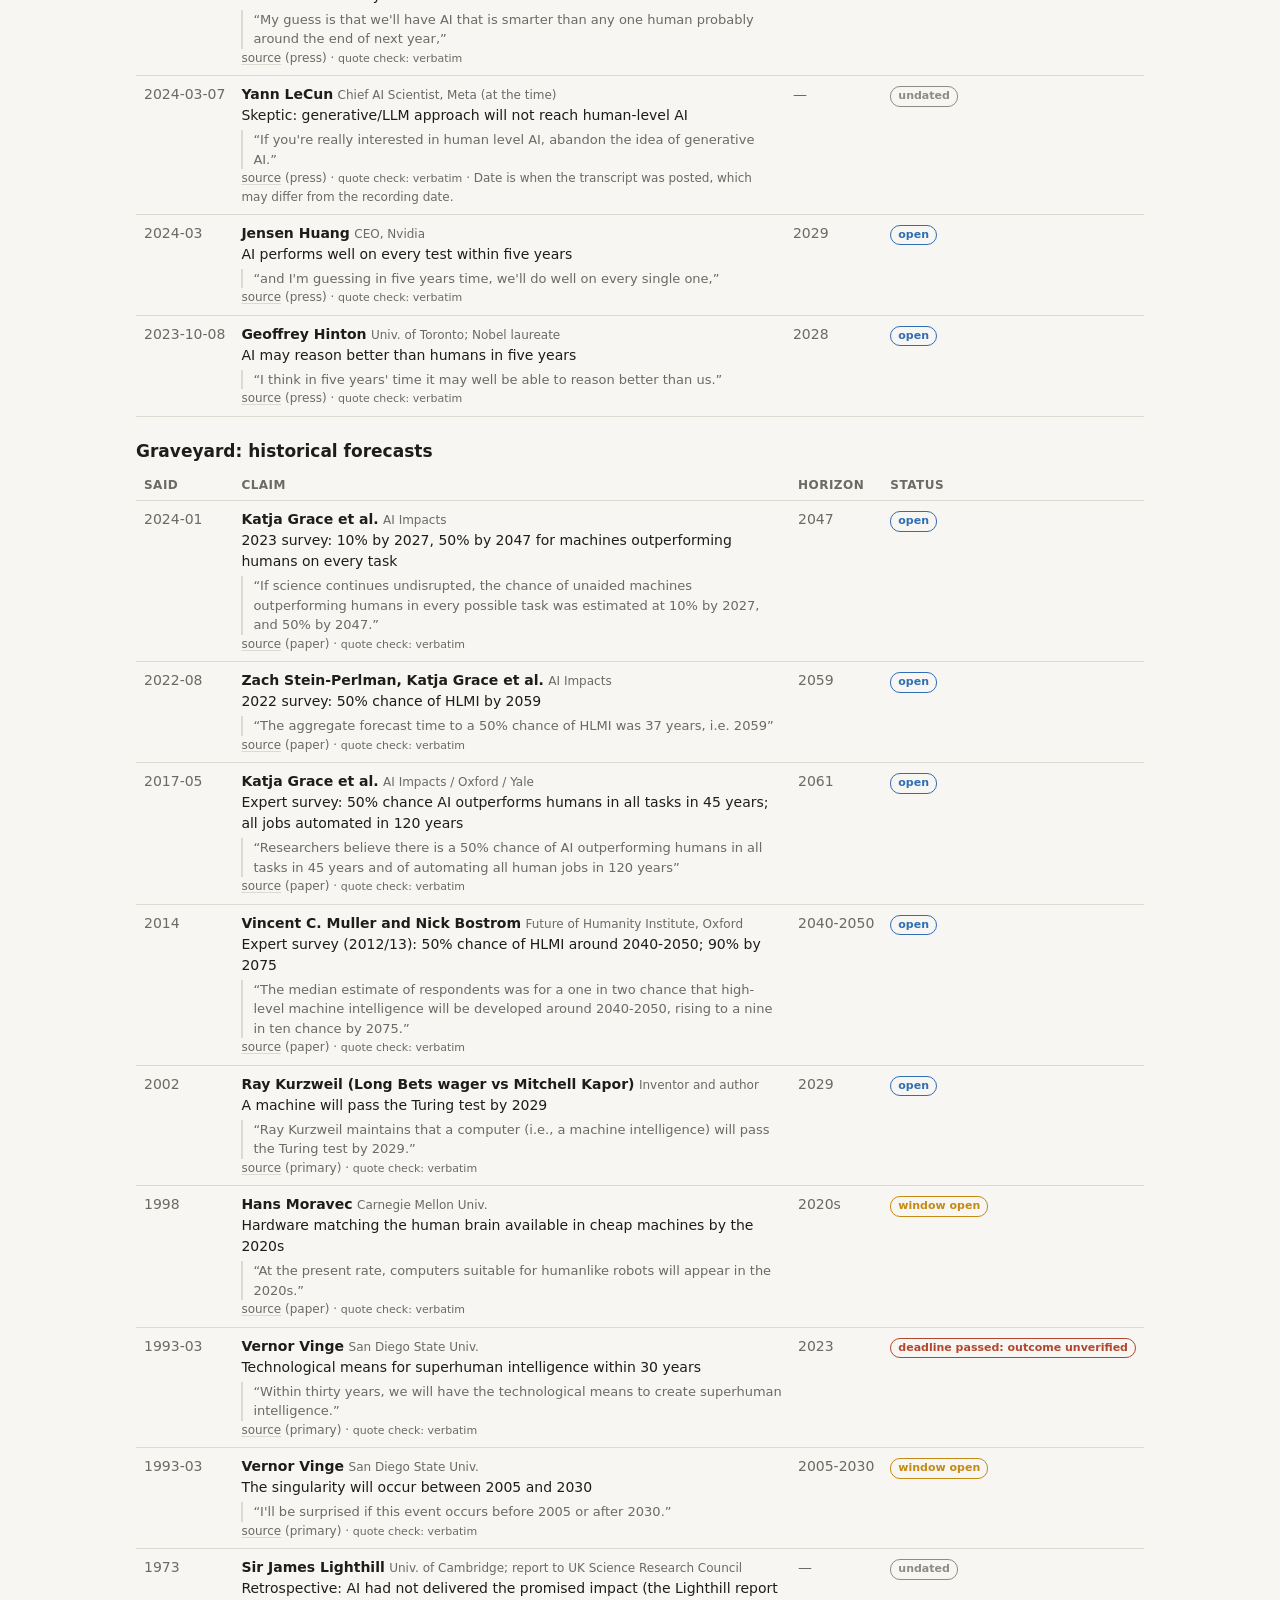
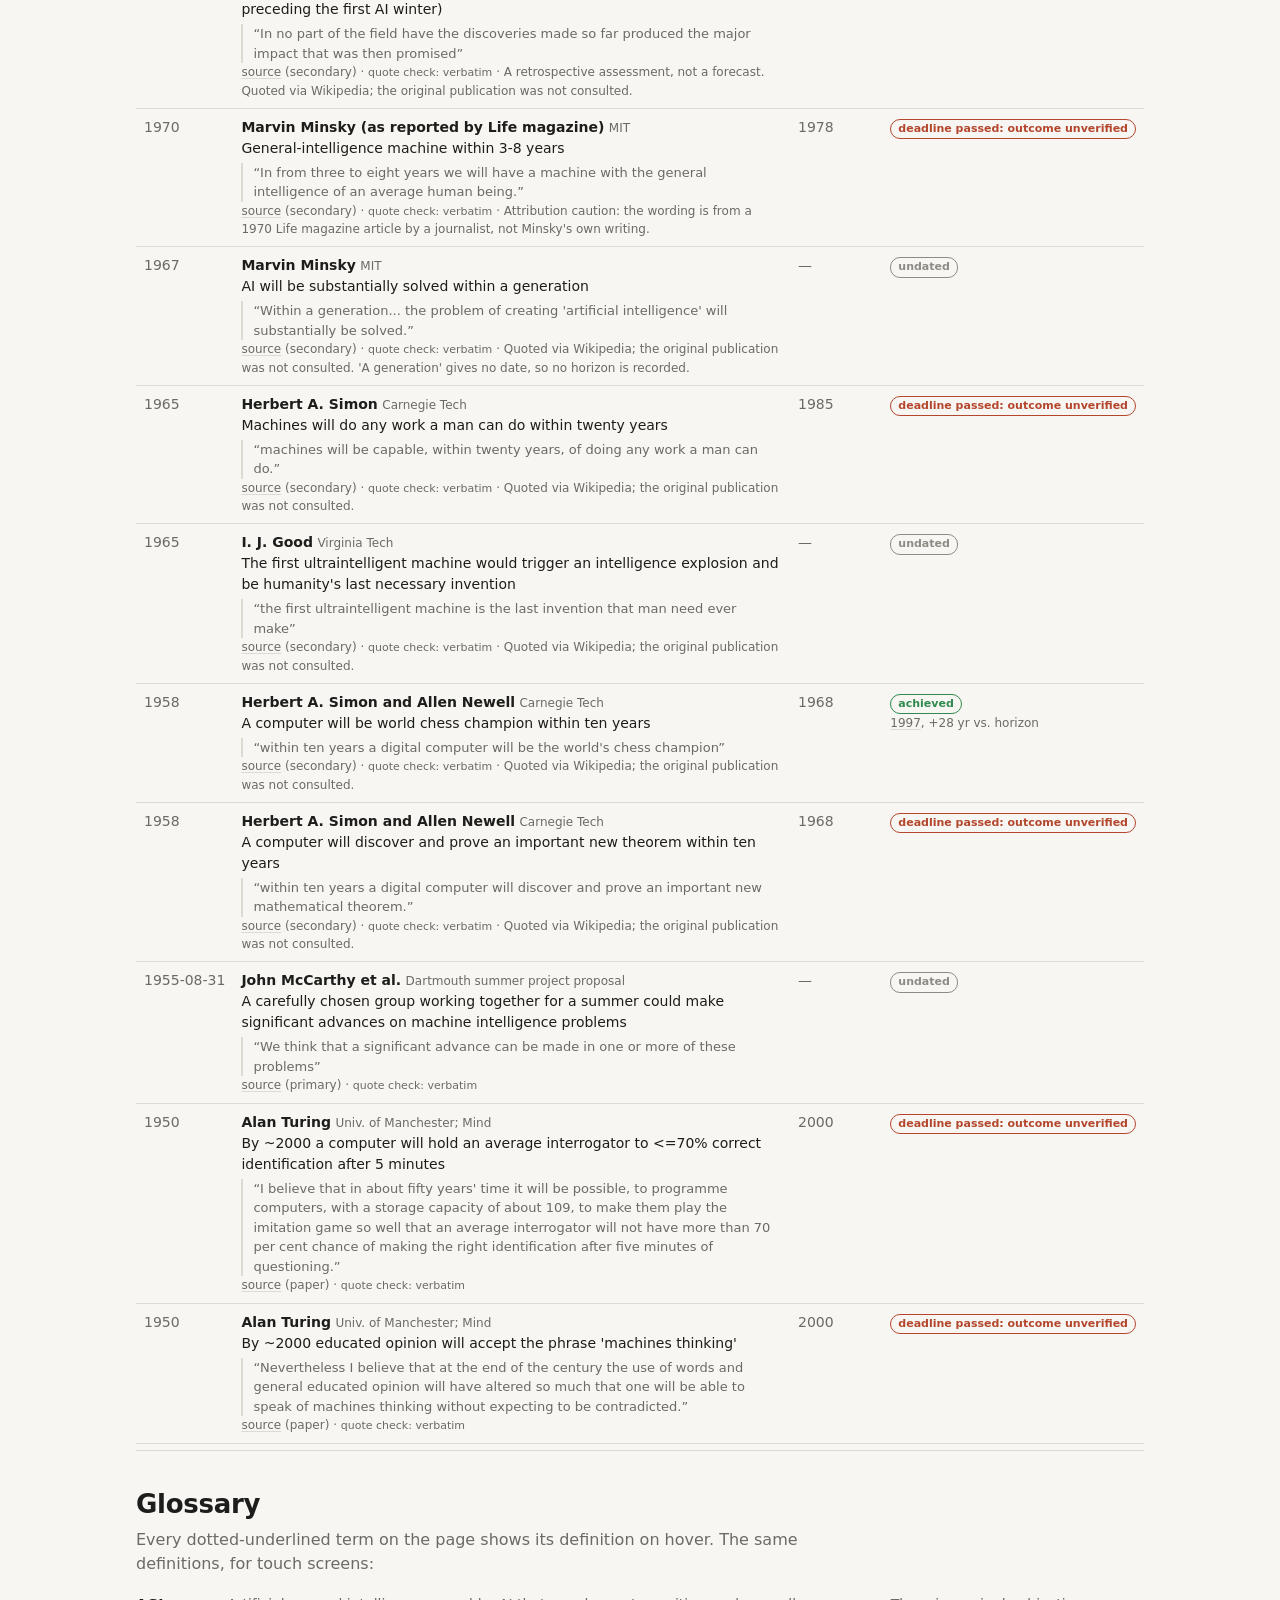
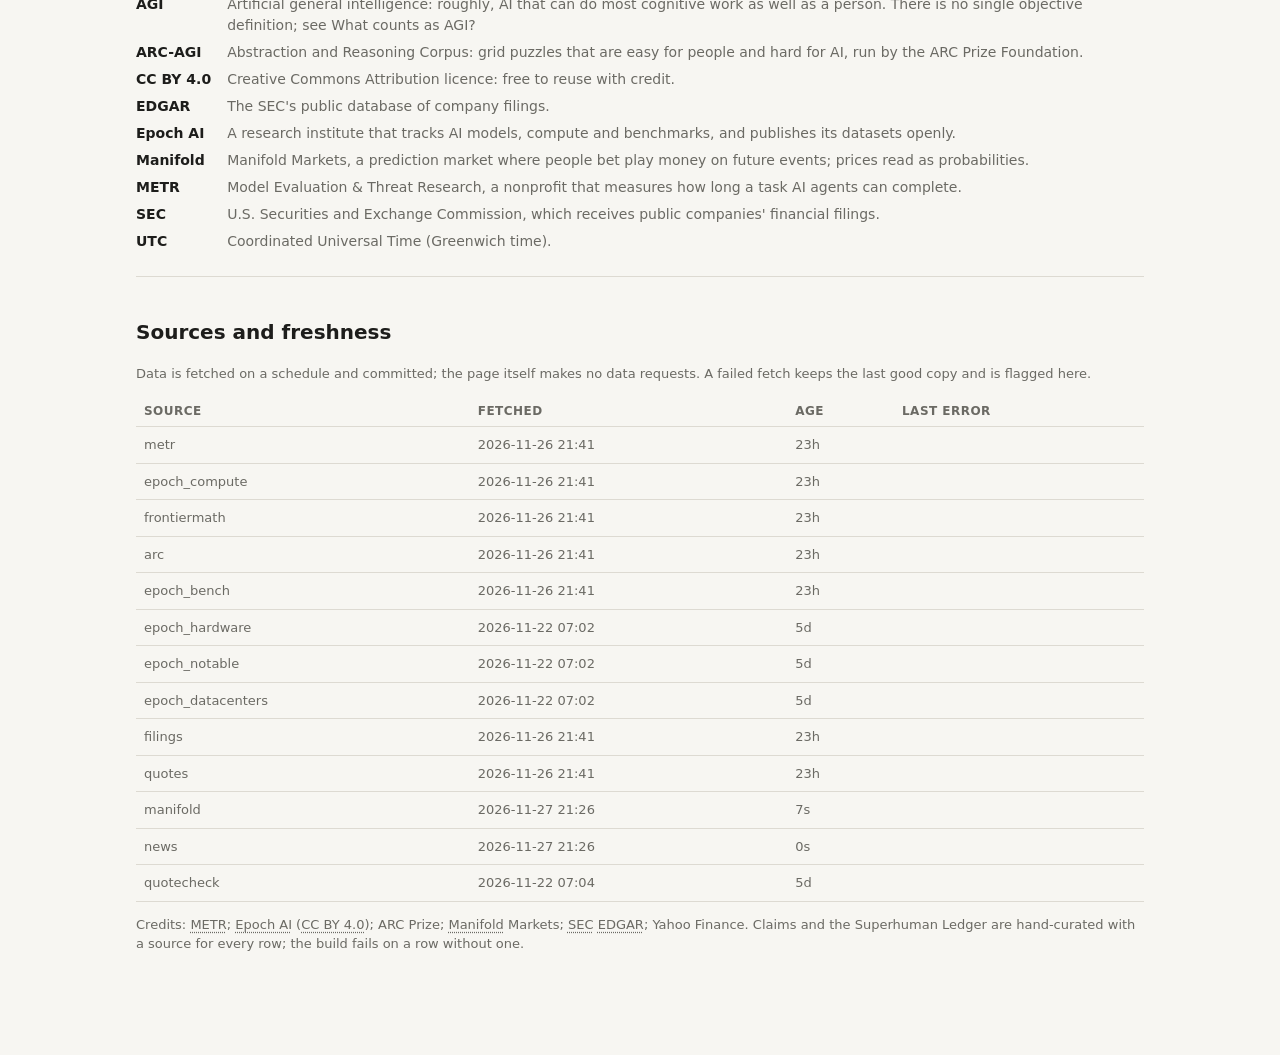
==== commit aa8f9149: "chore: refresh 2026-11-27 21:26 UTC" ====
--- a/docs/claims.html
+++ b/docs/claims.html
@@ -214,14 +214,14 @@
 nav.toc a.toc-claims { color: var(--accent); font-weight: 600; }
 </style>
 <link rel="stylesheet" href="https://gcicc.github.io/suite/network.css">
-<script src="https://gcicc.github.io/suite/network.js" data-section="overhang" data-built="2026-11-27 08:45 UTC" data-next="every 6h" defer></script>
+<script src="https://gcicc.github.io/suite/network.js" data-section="overhang" data-built="2026-11-27 21:26 UTC" data-next="every 6h" defer></script>
 </head>
 <body>
 <main>
 <header class="mast">
   <h1><a href="index.html" style="color:inherit;text-decoration:none">OVERHANG</a></h1>
   <p class="dek">What has been claimed about AI, against what has been measured.</p>
-  <div class="meta">Built 2026-11-27 08:45 <abbr class="term" title="Coordinated Universal Time (Greenwich time).">UTC</abbr> · 40 sourced claims · 31 superhuman-ledger events · no LLM anywhere in the pipeline</div>
+  <div class="meta">Built 2026-11-27 21:26 <abbr class="term" title="Coordinated Universal Time (Greenwich time).">UTC</abbr> · 40 sourced claims · 31 superhuman-ledger events · no LLM anywhere in the pipeline</div>
   <nav class="toc">
     <a href="index.html">← News &amp; measured</a>
     <a href="#ledger">The Ledger</a>
@@ -358,7 +358,7 @@
   <h2>Crowd vs. CEOs</h2>
   <p class="lede">Prediction-market odds that <abbr class="term" title="Artificial general intelligence: roughly, AI that can do most cognitive work as well as a person. There is no single objective definition; see What counts as AGI?">AGI</abbr> arrives before each year (<abbr class="term" title="Manifold Markets, a prediction market where people bet play money on future events; prices read as probabilities.">Manifold</abbr>), set against the windows lab leaders have given. These are separate markets with their own resolution criteria, and none uses a CEO's definition of <abbr class="term" title="Artificial general intelligence: roughly, AI that can do most cognitive work as well as a person. There is no single objective definition; see What counts as AGI?">AGI</abbr>. All four share one loose definition and resolve on a moderator's judgement (<a href="#def08">see What counts as <abbr class="term" title="Artificial general intelligence: roughly, AI that can do most cognitive work as well as a person. There is no single objective definition; see What counts as AGI?">AGI</abbr>?</a>). Read the line as the crowd's rough timing, not as a calibrated distribution.</p>
   <div class="panel"><svg class="chart" viewBox="0 0 760 484" role="img" aria-label="Crowd vs CEOs" preserveAspectRatio="xMidYMid meet"><line class="grid" x1="170.0" x2="170.0" y1="18" y2="450"/><text class="tick" x="170.0" y="466" text-anchor="middle">2026</text><line class="grid" x1="227.0" x2="227.0" y1="18" y2="450"/><text class="tick" x="227.0" y="466" text-anchor="middle">2027</text><line class="grid" x1="284.0" x2="284.0" y1="18" y2="450"/><text class="tick" x="284.0" y="466" text-anchor="middle">2028</text><line class="grid" x1="341.0" x2="341.0" y1="18" y2="450"/><text class="tick" x="341.0" y="466" text-anchor="middle">2029</text><line class="grid" x1="398.0" x2="398.0" y1="18" y2="450"/><text class="tick" x="398.0" y="466" text-anchor="middle">2030</text><line class="grid" x1="455.0" x2="455.0" y1="18" y2="450"/><text class="tick" x="455.0" y="466" text-anchor="middle">2031</text><line class="grid" x1="512.0" x2="512.0" y1="18" y2="450"/><text class="tick" x="512.0" y="466" text-anchor="middle">2032</text><line class="grid" x1="569.0" x2="569.0" y1="18" y2="450"/><text class="tick" x="569.0" y="466" text-anchor="middle">2033</text><line class="grid" x1="626.0" x2="626.0" y1="18" y2="450"/><text class="tick" x="626.0" y="466" text-anchor="middle">2034</text><line class="grid" x1="683.0" x2="683.0" y1="18" y2="450"/><text class="tick" x="683.0" y="466" text-anchor="middle">2035</text><line class="grid" x1="740.0" x2="740.0" y1="18" y2="450"/><text class="tick" x="740.0" y="466" text-anchor="middle">2036</text><line class="grid" x1="170" x2="740" y1="190.0" y2="190.0"/><text class="tick" x="164" y="194.0" text-anchor="end">0%</text><line class="grid" x1="170" x2="740" y1="147.0" y2="147.0"/><text class="tick" x="164" y="151.0" text-anchor="end">25%</text><line class="grid" x1="170" x2="740" y1="104.0" y2="104.0"/><text class="tick" x="164" y="108.0" text-anchor="end">50%</text><line class="grid" x1="170" x2="740" y1="61.0" y2="61.0"/><text class="tick" x="164" y="65.0" text-anchor="end">75%</text><line class="grid" x1="170" x2="740" y1="18.0" y2="18.0"/><text class="tick" x="164" y="22.0" text-anchor="end">100%</text><text class="row-label" x="130" y="108.0" text-anchor="end">P(AGI before year)</text><path class="crowd" d="M227.0,182.1 L284.0,137.5 L398.0,101.4 L512.0,78.2"/><circle class="pt-front" cx="227.0" cy="182.1" r="4"><title>Will we get AGI before 2027?: 5%</title></circle><circle class="pt-front" cx="284.0" cy="137.5" r="4"><title>Will we get AGI before 2028?: 31%</title></circle><circle class="pt-front" cx="398.0" cy="101.4" r="4"><title>Will we get AGI before 2030?: 51%</title></circle><circle class="pt-front" cx="512.0" cy="78.2" r="4"><title>Will we get AGI before 2032?: 65%</title></circle><a href="#cu17"><text class="row-label" x="164" y="223.0" text-anchor="end">Elon Musk · 2024</text></a><rect class="window st-passed" x="170.0" y="215.0" width="3.0" height="8" rx="2"><title>Elon Musk: AI smarter than any one human around end of 2025</title></rect><a href="#cu10"><text class="row-label" x="164" y="237.0" text-anchor="end">Dario Amodei · 2025</text></a><text class="row-label st-passed-text" x="172.0" y="237.0">◂ 2025-09<title>Dario Amodei: AI writes 90% of code within 3-6 months</title></text><a href="#cu04"><text class="row-label" x="164" y="251.0" text-anchor="end">Sam Altman · 2025</text></a><rect class="window st-window" x="170.0" y="243.0" width="57.0" height="8" rx="2"><title>Sam Altman: Novel-insight systems in 2026</title></rect><a href="#cu07"><text class="row-label" x="164" y="265.0" text-anchor="end">Dario Amodei · 2024</text></a><rect class="window st-window" x="170.0" y="257.0" width="57.0" height="8" rx="2"><title>Dario Amodei: Powerful AI could arrive as early as 2026</title></rect><a href="#cu05"><text class="row-label" x="164" y="279.0" text-anchor="end">Sam Altman · 2025</text></a><rect class="window st-passed" x="207.9" y="271.0" width="4.7" height="8" rx="2"><title>Sam Altman: OpenAI target: intern-level AI research assistant by Sept 2026</title></rect><a href="#cu24"><text class="row-label" x="164" y="293.0" text-anchor="end">Jensen Huang · 2026</text></a><rect class="window st-passed" x="208.7" y="285.0" width="3.0" height="8" rx="2"><title>Jensen Huang: AGI has arrived with OpenAI&#x27;s GPT-6 Astra</title></rect><a href="#cu09"><text class="row-label" x="164" y="307.0" text-anchor="end">Anthropic · 2025</text></a><rect class="window st-open" x="227.0" y="299.0" width="57.0" height="8" rx="2"><title>Anthropic: Powerful AI systems (Nobel-level across most disciplines) by late 2026 / early 2027</title></rect><a href="#cu13"><text class="row-label" x="164" y="321.0" text-anchor="end">Leopold Aschenbrenner · 2024</text></a><rect class="window st-open" x="227.0" y="313.0" width="57.0" height="8" rx="2"><title>Leopold Aschenbrenner: AGI by 2027 is strikingly plausible</title></rect><a href="#cu11"><text class="row-label" x="164" y="335.0" text-anchor="end">Dario Amodei · 2026</text></a><rect class="window st-open" x="227.0" y="327.0" width="114.0" height="8" rx="2"><title>Dario Amodei: Powerful AI could be 1-2 years away</title></rect><a href="#cu06"><text class="row-label" x="164" y="349.0" text-anchor="end">Sam Altman · 2025</text></a><rect class="window st-open" x="284.0" y="341.0" width="57.0" height="8" rx="2"><title>Sam Altman: OpenAI target: fully automated AI researcher by 2028</title></rect><a href="#cu21"><text class="row-label" x="164" y="363.0" text-anchor="end">Geoffrey Hinton · 2023</text></a><rect class="window st-open" x="284.0" y="355.0" width="57.0" height="8" rx="2"><title>Geoffrey Hinton: AI may reason better than humans in five years</title></rect><a href="#cu20"><text class="row-label" x="164" y="377.0" text-anchor="end">Jensen Huang · 2024</text></a><rect class="window st-open" x="341.0" y="369.0" width="57.0" height="8" rx="2"><title>Jensen Huang: AI performs well on every test within five years</title></rect><a href="#cu19"><text class="row-label" x="164" y="391.0" text-anchor="end">Mark Zuckerberg · 2025</text></a><rect class="window st-open" x="398.0" y="383.0" width="57.0" height="8" rx="2"><title>Mark Zuckerberg: The rest of this decade is decisive for superintelligence&#x27;s path</title></rect><a href="#cu14"><text class="row-label" x="164" y="405.0" text-anchor="end">Demis Hassabis · 2025</text></a><rect class="window st-open" x="398.0" y="397.0" width="342.0" height="8" rx="2"><title>Demis Hassabis: AGI within five to ten years</title></rect><a href="#cu03"><text class="row-label" x="164" y="419.0" text-anchor="end">Sam Altman · 2025</text></a><rect class="window st-open" x="683.0" y="411.0" width="57.0" height="8" rx="2"><title>Sam Altman: By 2035 one person can command the intellectual capacity of all of 2025</title></rect><a href="#cu12"><text class="row-label" x="164" y="433.0" text-anchor="end">Daniel Kokotajlo et al. · 2025</text></a><rect class="window st-open" x="683.0" y="425.0" width="57.0" height="8" rx="2"><title>Daniel Kokotajlo et al.: AI 2027 scenario: superhuman AI impact over the next decade exceeds the Industrial Revolution</title></rect><a href="#cu15"><text class="row-label" x="164" y="447.0" text-anchor="end">Demis Hassabis · 2025</text></a><rect class="window st-open" x="683.0" y="439.0" width="57.0" height="8" rx="2"><title>Demis Hassabis: AI could end disease within about a decade</title></rect><line class="now" x1="221.5" x2="221.5" y1="18" y2="450"/><text class="now-label" x="225.5" y="28">now</text></svg>
-    <p class="cap">Observed 2026-11-27 08:45 <abbr class="term" title="Coordinated Universal Time (Greenwich time).">UTC</abbr>. Below the line: every dated horizon from the current-claims set, sorted by when it opens and coloured by status.</p>
+    <p class="cap">Observed 2026-11-27 21:26 <abbr class="term" title="Coordinated Universal Time (Greenwich time).">UTC</abbr>. Below the line: every dated horizon from the current-claims set, sorted by when it opens and coloured by status.</p>
   </div>
   <div class="tbl-wrap"><table>
     <tr><th>Market</th><th>Probability</th><th class="hide-sm">Volume</th></tr>
@@ -829,18 +829,18 @@
   <p>Data is fetched on a schedule and committed; the page itself makes no data requests. A failed fetch keeps the last good copy and is flagged here.</p>
   <div class="tbl-wrap"><table>
     <tr><th>Source</th><th>Fetched</th><th>Age</th><th>Last error</th></tr>
-    <tr><td>metr</td><td>2026-11-26 21:41</td><td class="">11h</td><td></td></tr>
-    <tr><td>epoch_compute</td><td>2026-11-26 21:41</td><td class="">11h</td><td></td></tr>
-    <tr><td>frontiermath</td><td>2026-11-26 21:41</td><td class="">11h</td><td></td></tr>
-    <tr><td>arc</td><td>2026-11-26 21:41</td><td class="">11h</td><td></td></tr>
-    <tr><td>epoch_bench</td><td>2026-11-26 21:41</td><td class="">11h</td><td></td></tr>
+    <tr><td>metr</td><td>2026-11-26 21:41</td><td class="">23h</td><td></td></tr>
+    <tr><td>epoch_compute</td><td>2026-11-26 21:41</td><td class="">23h</td><td></td></tr>
+    <tr><td>frontiermath</td><td>2026-11-26 21:41</td><td class="">23h</td><td></td></tr>
+    <tr><td>arc</td><td>2026-11-26 21:41</td><td class="">23h</td><td></td></tr>
+    <tr><td>epoch_bench</td><td>2026-11-26 21:41</td><td class="">23h</td><td></td></tr>
     <tr><td>epoch_hardware</td><td>2026-11-22 07:02</td><td class="">5d</td><td></td></tr>
     <tr><td>epoch_notable</td><td>2026-11-22 07:02</td><td class="">5d</td><td></td></tr>
     <tr><td>epoch_datacenters</td><td>2026-11-22 07:02</td><td class="">5d</td><td></td></tr>
-    <tr><td>filings</td><td>2026-11-26 21:41</td><td class="">11h</td><td></td></tr>
-    <tr><td>quotes</td><td>2026-11-26 21:41</td><td class="">11h</td><td></td></tr>
-    <tr><td>manifold</td><td>2026-11-27 08:45</td><td class="">1s</td><td></td></tr>
-    <tr><td>news</td><td>2026-11-27 08:45</td><td class="">0s</td><td></td></tr>
+    <tr><td>filings</td><td>2026-11-26 21:41</td><td class="">23h</td><td></td></tr>
+    <tr><td>quotes</td><td>2026-11-26 21:41</td><td class="">23h</td><td></td></tr>
+    <tr><td>manifold</td><td>2026-11-27 21:26</td><td class="">7s</td><td></td></tr>
+    <tr><td>news</td><td>2026-11-27 21:26</td><td class="">0s</td><td></td></tr>
     <tr><td>quotecheck</td><td>2026-11-22 07:04</td><td class="">5d</td><td></td></tr>
   </table></div>
   <p>Credits: <abbr class="term" title="Model Evaluation &amp; Threat Research, a nonprofit that measures how long a task AI agents can complete.">METR</abbr>; <abbr class="term" title="A research institute that tracks AI models, compute and benchmarks, and publishes its datasets openly.">Epoch AI</abbr> (<abbr class="term" title="Creative Commons Attribution licence: free to reuse with credit.">CC BY 4.0</abbr>); ARC Prize; <abbr class="term" title="Manifold Markets, a prediction market where people bet play money on future events; prices read as probabilities.">Manifold</abbr> Markets; <abbr class="term" title="U.S. Securities and Exchange Commission, which receives public companies&#x27; financial filings.">SEC</abbr> <abbr class="term" title="The SEC&#x27;s public database of company filings.">EDGAR</abbr>; Yahoo Finance. Claims and the Superhuman Ledger are hand-curated with a source for every row; the build fails on a row without one.</p>
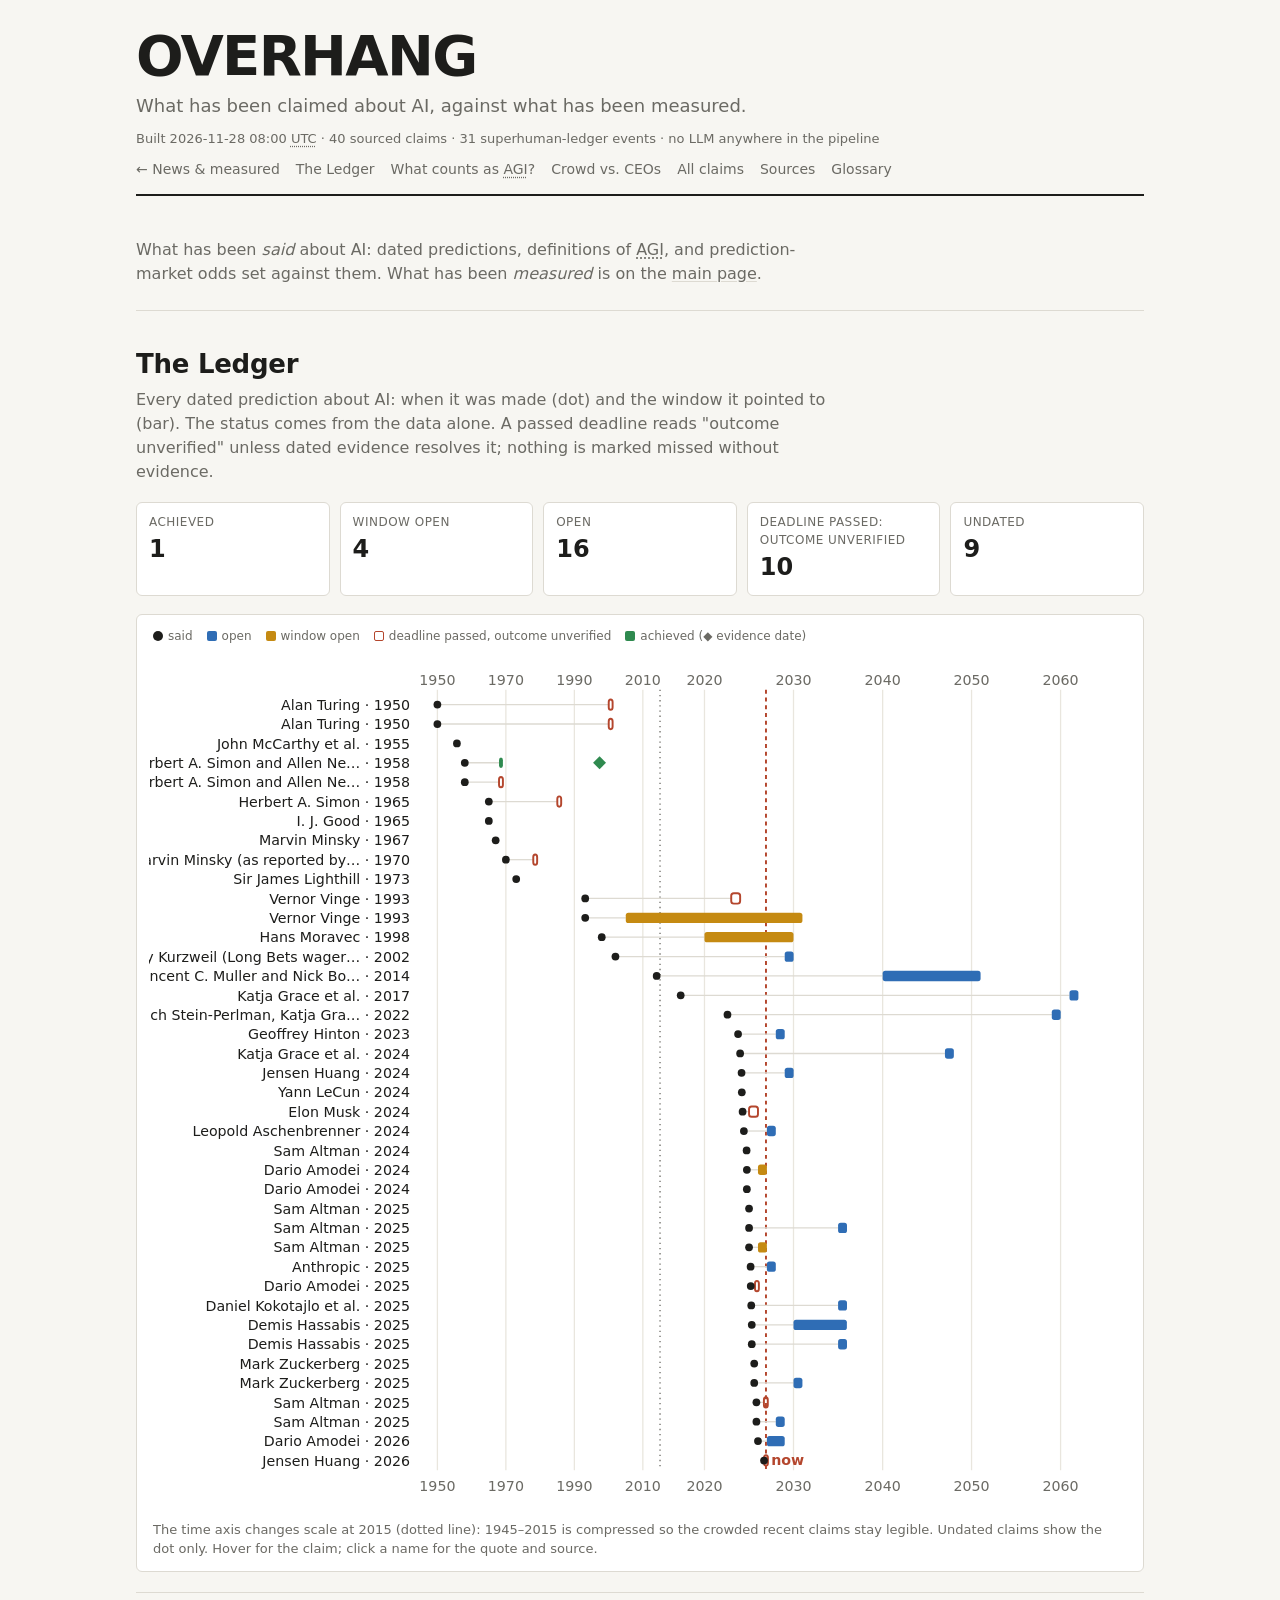
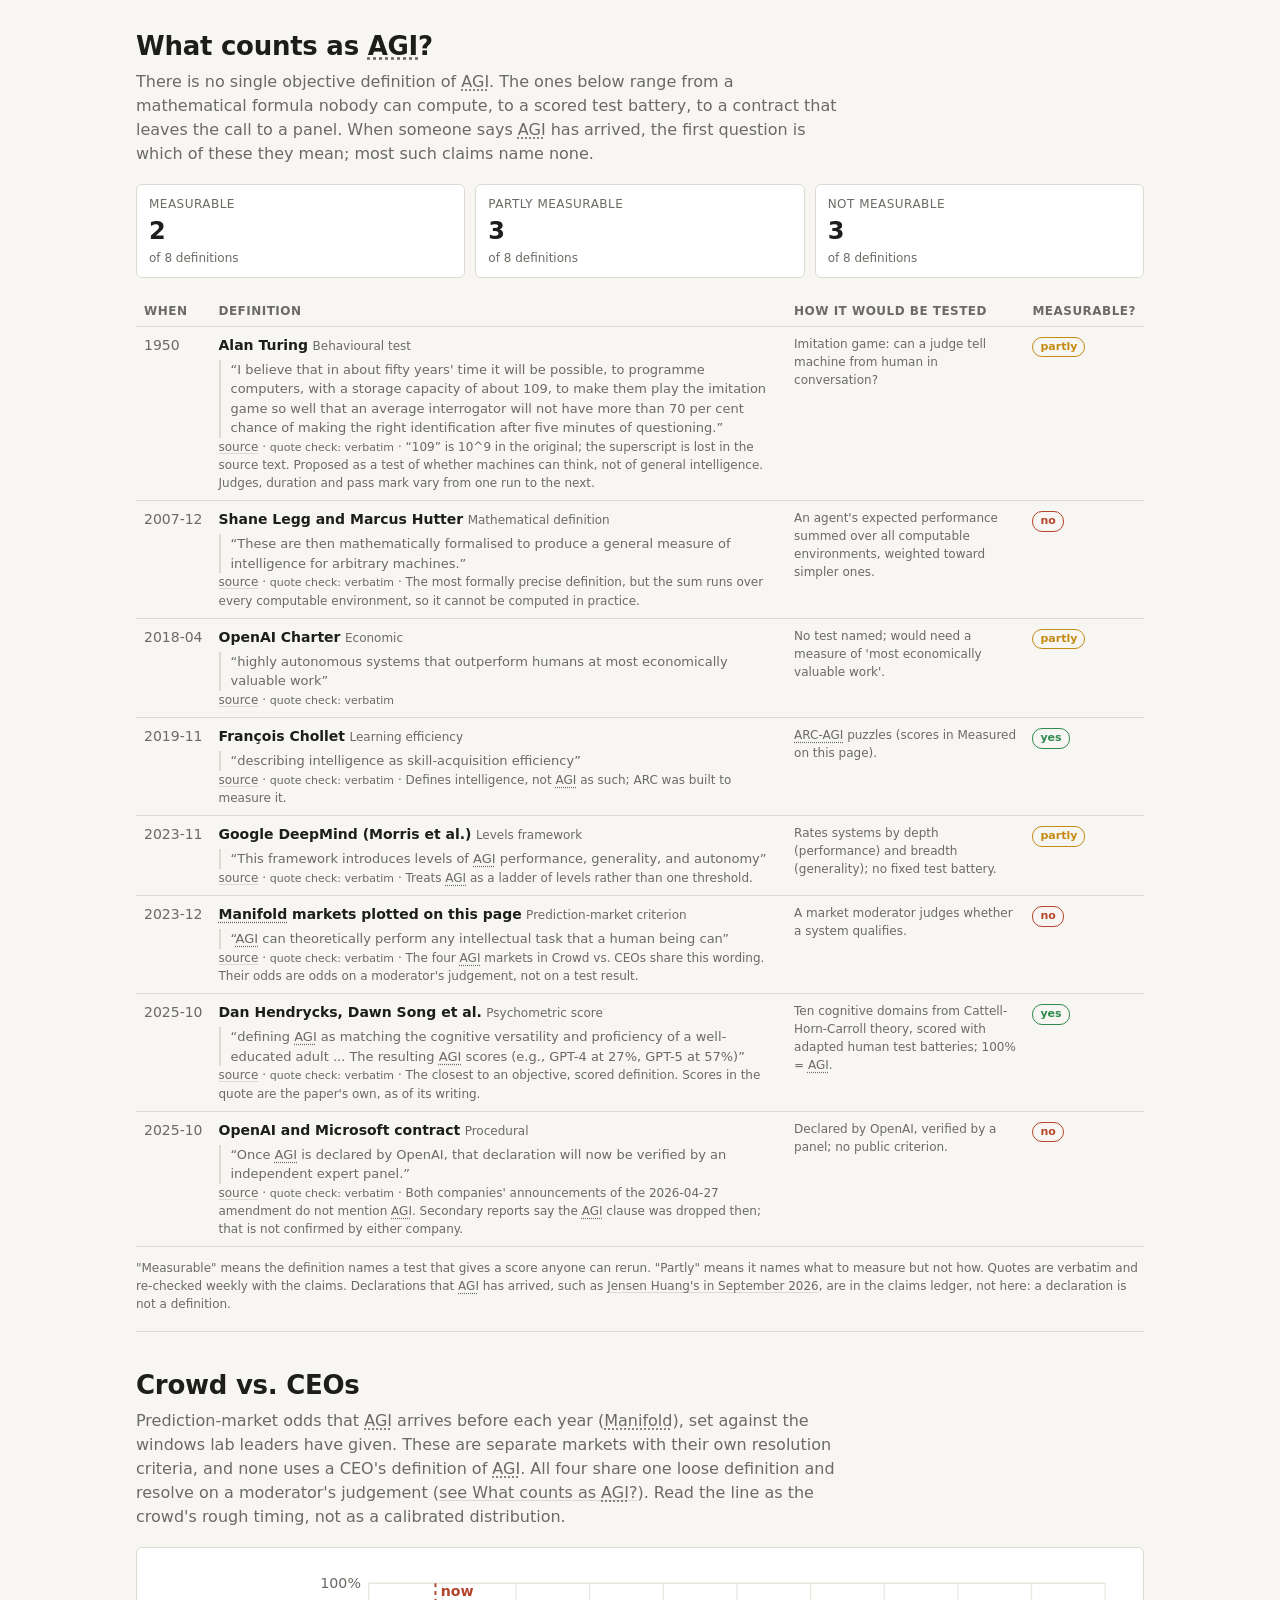
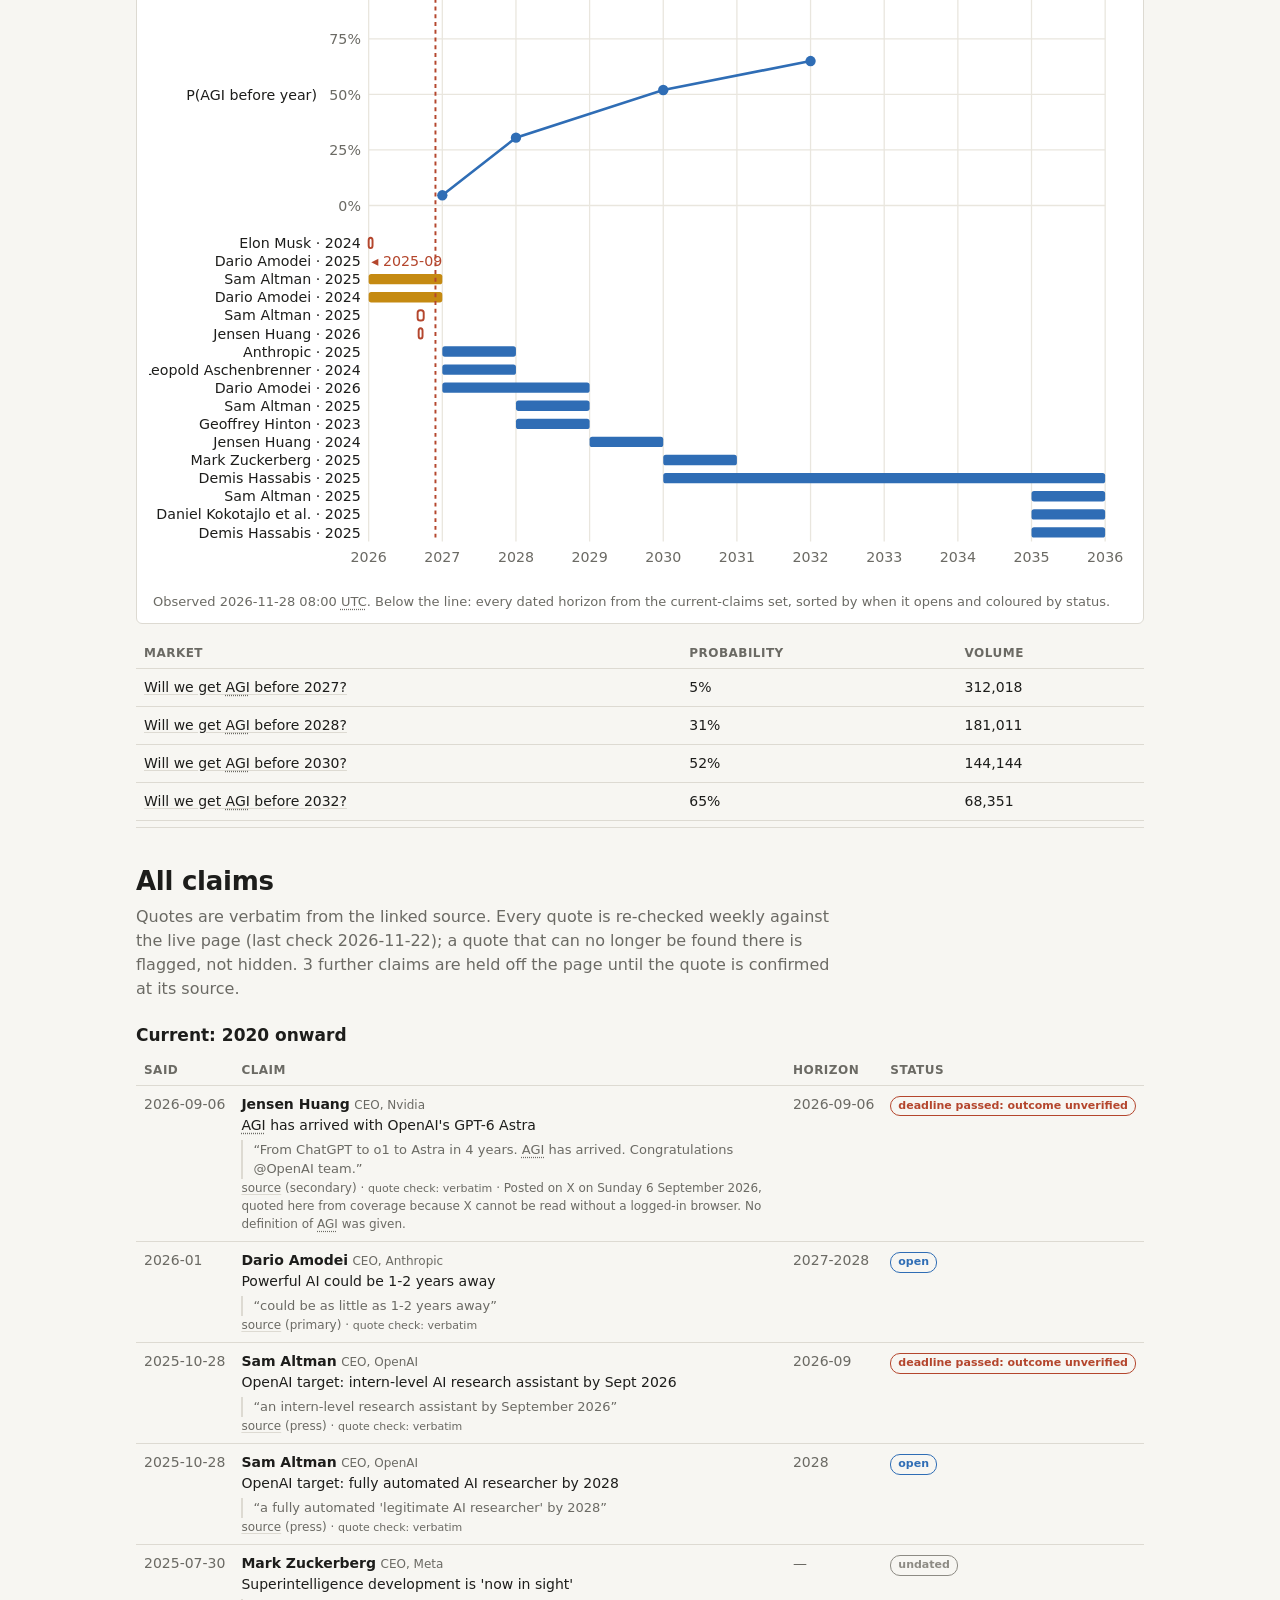
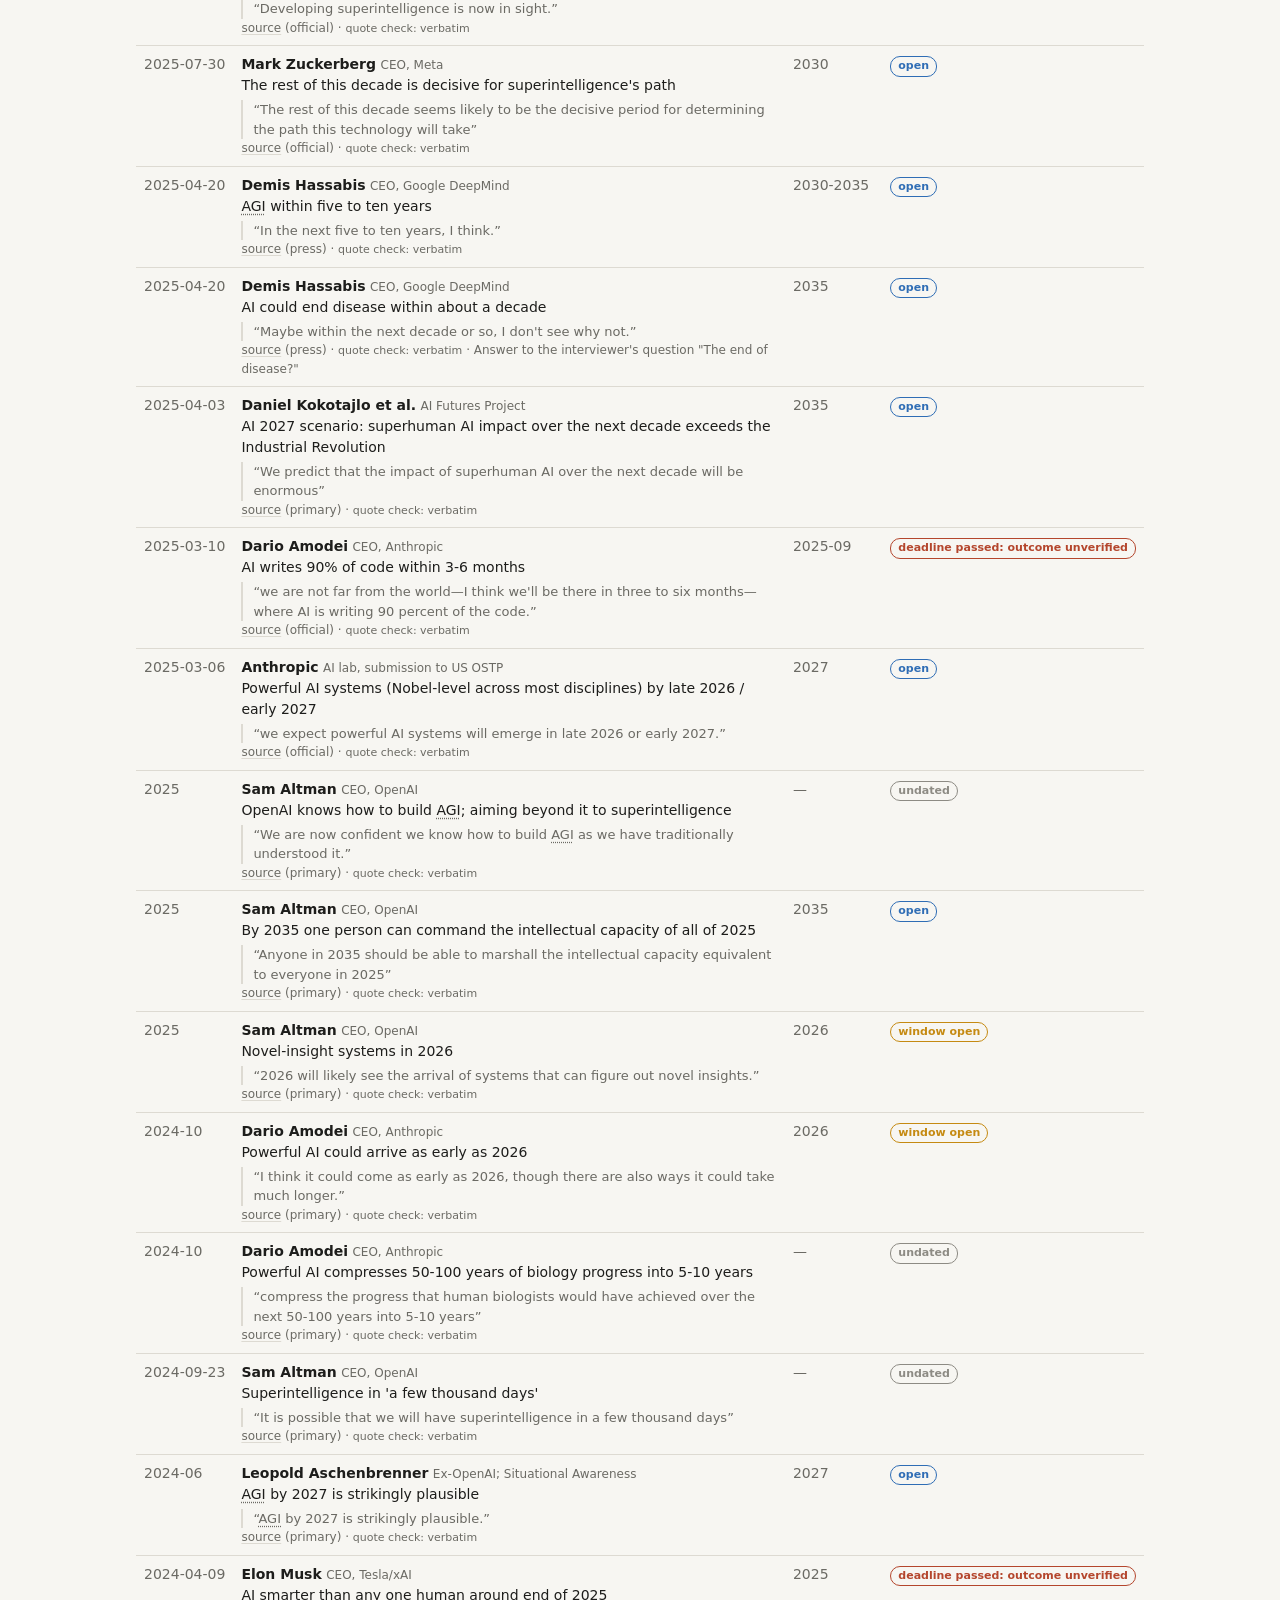
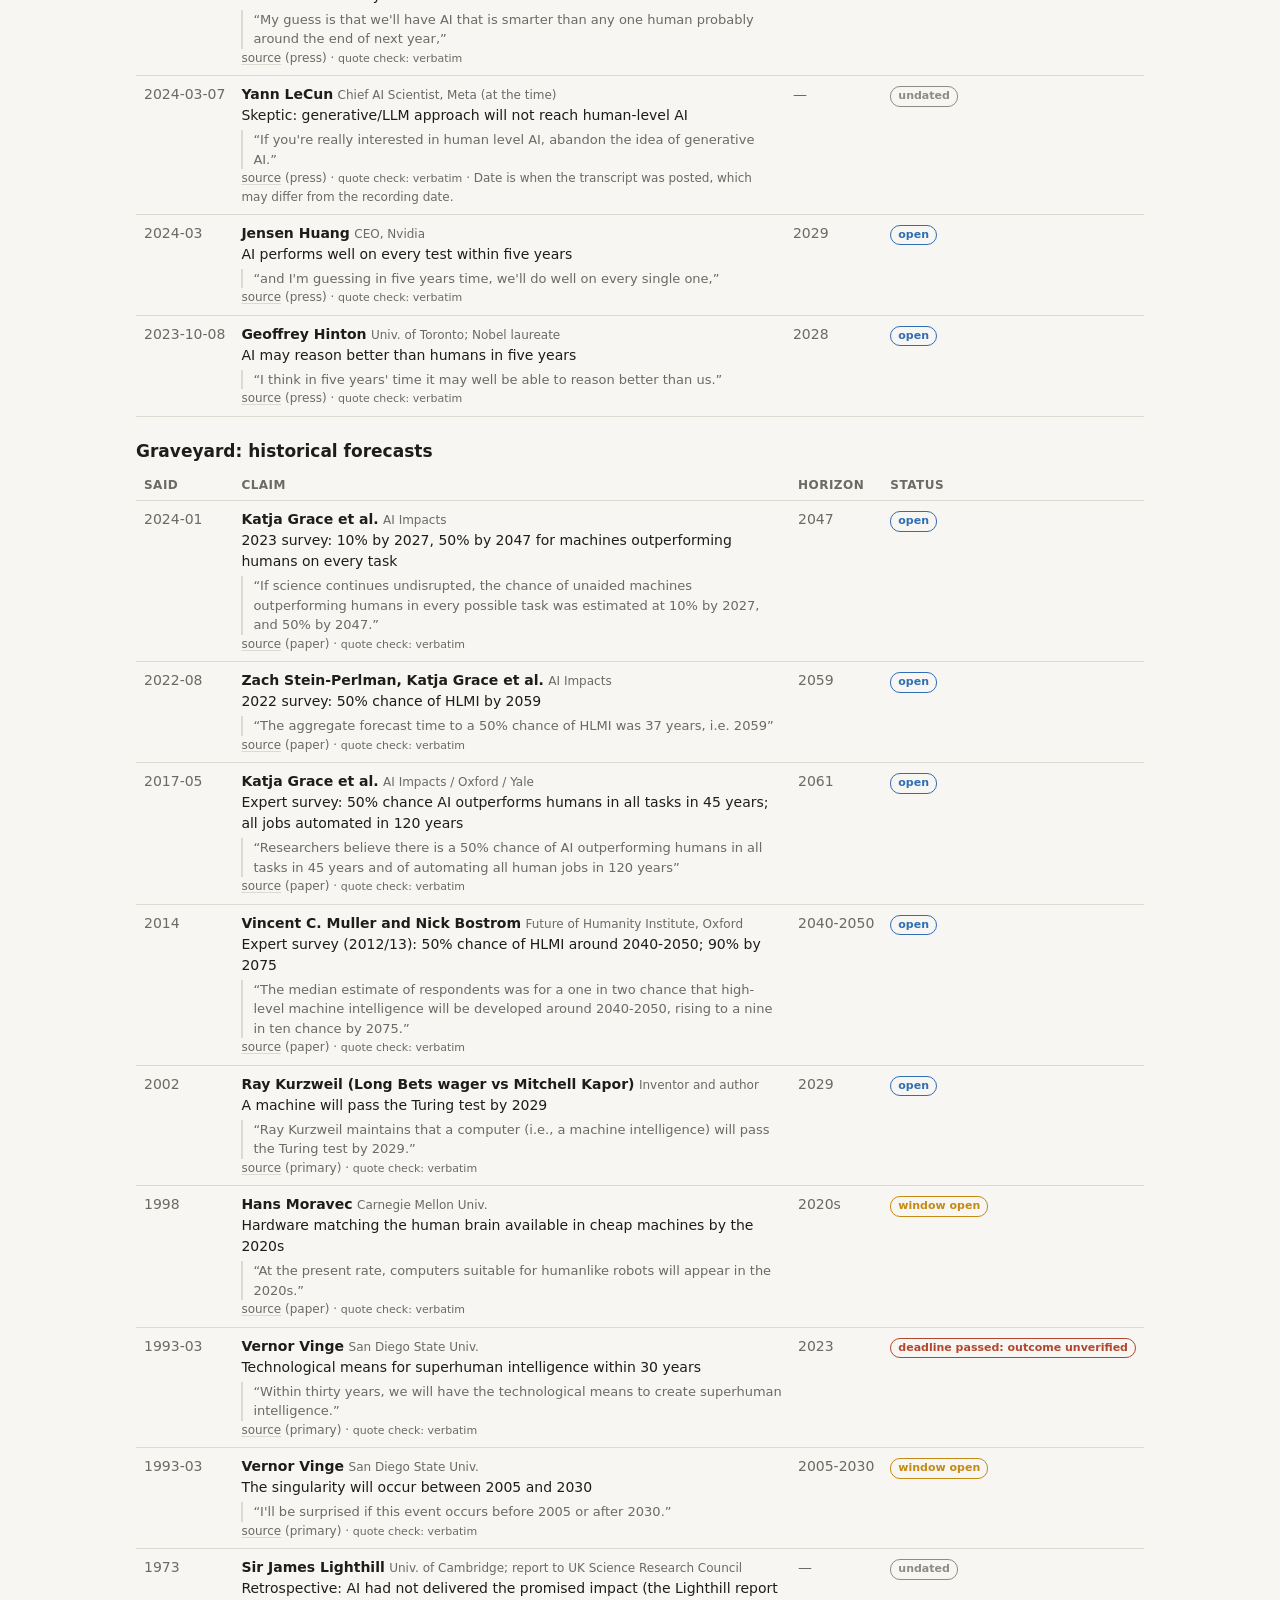
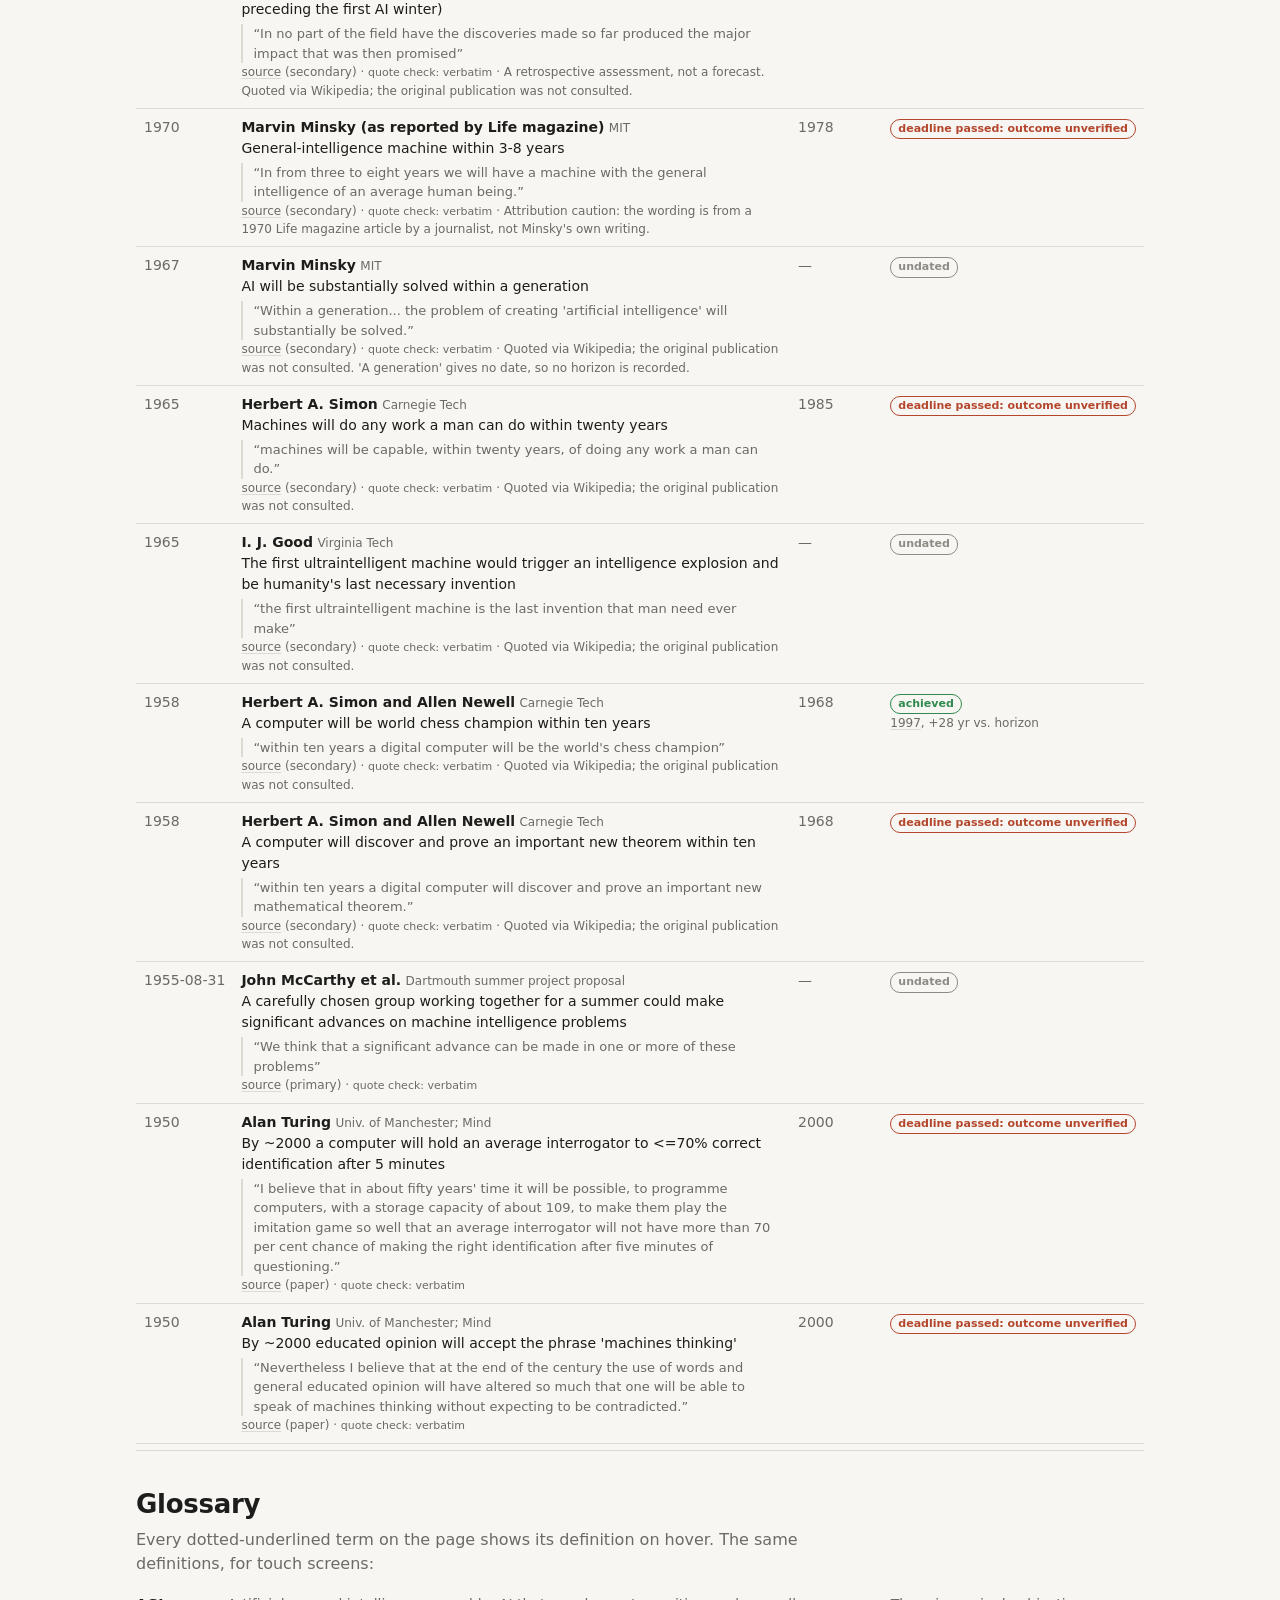
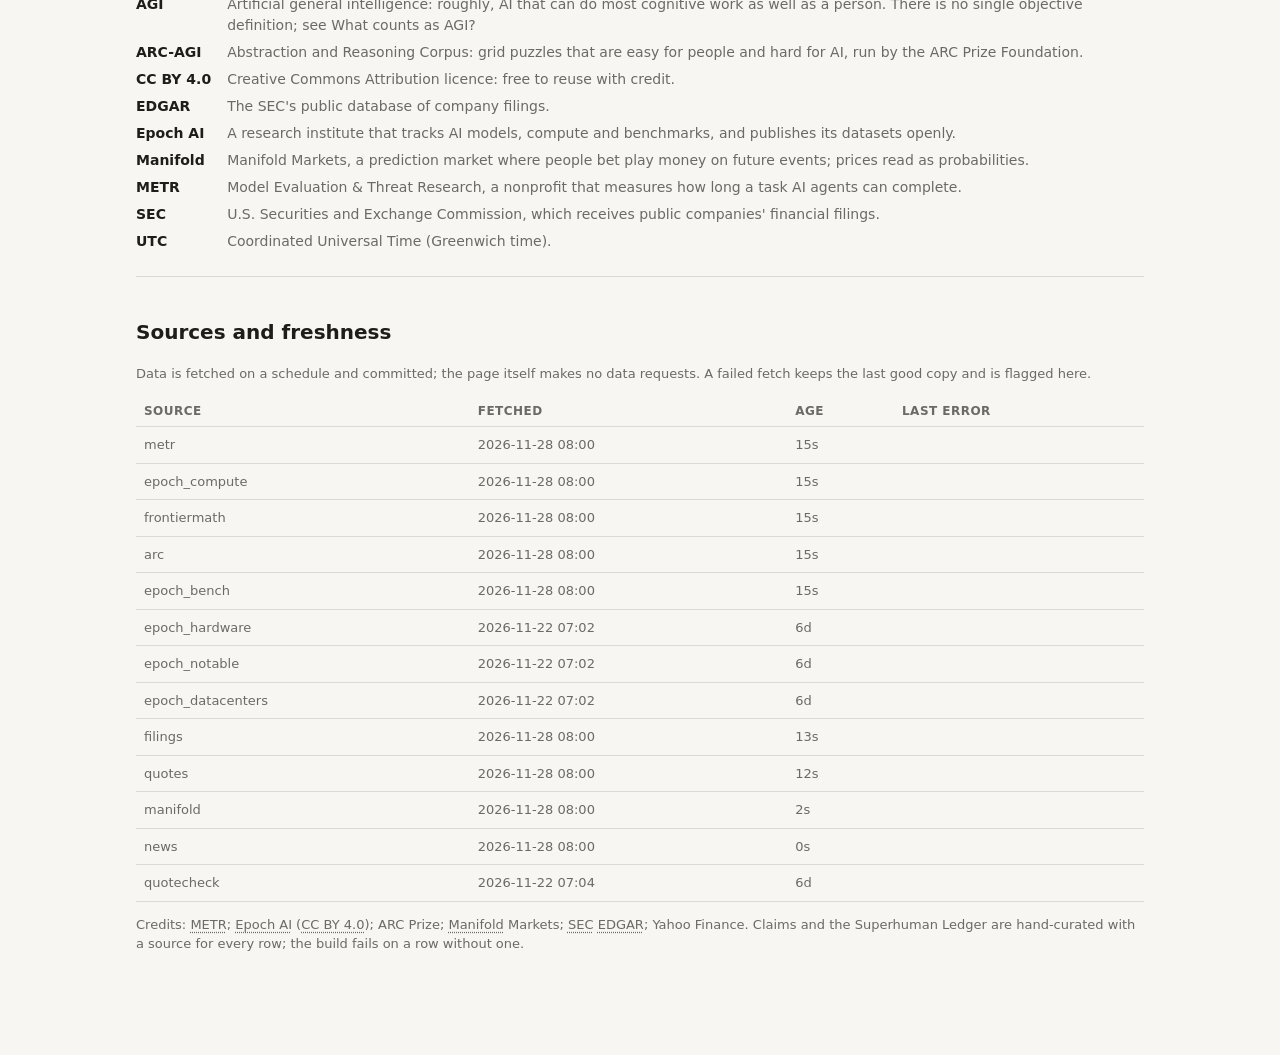
==== commit 6231fef8: "chore: refresh 2026-11-28 08:00 UTC" ====
--- a/docs/claims.html
+++ b/docs/claims.html
@@ -214,14 +214,14 @@
 nav.toc a.toc-claims { color: var(--accent); font-weight: 600; }
 </style>
 <link rel="stylesheet" href="https://gcicc.github.io/suite/network.css">
-<script src="https://gcicc.github.io/suite/network.js" data-section="overhang" data-built="2026-11-27 21:26 UTC" data-next="every 6h" defer></script>
+<script src="https://gcicc.github.io/suite/network.js" data-section="overhang" data-built="2026-11-28 08:00 UTC" data-next="every 6h" defer></script>
 </head>
 <body>
 <main>
 <header class="mast">
   <h1><a href="index.html" style="color:inherit;text-decoration:none">OVERHANG</a></h1>
   <p class="dek">What has been claimed about AI, against what has been measured.</p>
-  <div class="meta">Built 2026-11-27 21:26 <abbr class="term" title="Coordinated Universal Time (Greenwich time).">UTC</abbr> · 40 sourced claims · 31 superhuman-ledger events · no LLM anywhere in the pipeline</div>
+  <div class="meta">Built 2026-11-28 08:00 <abbr class="term" title="Coordinated Universal Time (Greenwich time).">UTC</abbr> · 40 sourced claims · 31 superhuman-ledger events · no LLM anywhere in the pipeline</div>
   <nav class="toc">
     <a href="index.html">← News &amp; measured</a>
     <a href="#ledger">The Ledger</a>
@@ -357,14 +357,14 @@
 <section id="crowd">
   <h2>Crowd vs. CEOs</h2>
   <p class="lede">Prediction-market odds that <abbr class="term" title="Artificial general intelligence: roughly, AI that can do most cognitive work as well as a person. There is no single objective definition; see What counts as AGI?">AGI</abbr> arrives before each year (<abbr class="term" title="Manifold Markets, a prediction market where people bet play money on future events; prices read as probabilities.">Manifold</abbr>), set against the windows lab leaders have given. These are separate markets with their own resolution criteria, and none uses a CEO's definition of <abbr class="term" title="Artificial general intelligence: roughly, AI that can do most cognitive work as well as a person. There is no single objective definition; see What counts as AGI?">AGI</abbr>. All four share one loose definition and resolve on a moderator's judgement (<a href="#def08">see What counts as <abbr class="term" title="Artificial general intelligence: roughly, AI that can do most cognitive work as well as a person. There is no single objective definition; see What counts as AGI?">AGI</abbr>?</a>). Read the line as the crowd's rough timing, not as a calibrated distribution.</p>
-  <div class="panel"><svg class="chart" viewBox="0 0 760 484" role="img" aria-label="Crowd vs CEOs" preserveAspectRatio="xMidYMid meet"><line class="grid" x1="170.0" x2="170.0" y1="18" y2="450"/><text class="tick" x="170.0" y="466" text-anchor="middle">2026</text><line class="grid" x1="227.0" x2="227.0" y1="18" y2="450"/><text class="tick" x="227.0" y="466" text-anchor="middle">2027</text><line class="grid" x1="284.0" x2="284.0" y1="18" y2="450"/><text class="tick" x="284.0" y="466" text-anchor="middle">2028</text><line class="grid" x1="341.0" x2="341.0" y1="18" y2="450"/><text class="tick" x="341.0" y="466" text-anchor="middle">2029</text><line class="grid" x1="398.0" x2="398.0" y1="18" y2="450"/><text class="tick" x="398.0" y="466" text-anchor="middle">2030</text><line class="grid" x1="455.0" x2="455.0" y1="18" y2="450"/><text class="tick" x="455.0" y="466" text-anchor="middle">2031</text><line class="grid" x1="512.0" x2="512.0" y1="18" y2="450"/><text class="tick" x="512.0" y="466" text-anchor="middle">2032</text><line class="grid" x1="569.0" x2="569.0" y1="18" y2="450"/><text class="tick" x="569.0" y="466" text-anchor="middle">2033</text><line class="grid" x1="626.0" x2="626.0" y1="18" y2="450"/><text class="tick" x="626.0" y="466" text-anchor="middle">2034</text><line class="grid" x1="683.0" x2="683.0" y1="18" y2="450"/><text class="tick" x="683.0" y="466" text-anchor="middle">2035</text><line class="grid" x1="740.0" x2="740.0" y1="18" y2="450"/><text class="tick" x="740.0" y="466" text-anchor="middle">2036</text><line class="grid" x1="170" x2="740" y1="190.0" y2="190.0"/><text class="tick" x="164" y="194.0" text-anchor="end">0%</text><line class="grid" x1="170" x2="740" y1="147.0" y2="147.0"/><text class="tick" x="164" y="151.0" text-anchor="end">25%</text><line class="grid" x1="170" x2="740" y1="104.0" y2="104.0"/><text class="tick" x="164" y="108.0" text-anchor="end">50%</text><line class="grid" x1="170" x2="740" y1="61.0" y2="61.0"/><text class="tick" x="164" y="65.0" text-anchor="end">75%</text><line class="grid" x1="170" x2="740" y1="18.0" y2="18.0"/><text class="tick" x="164" y="22.0" text-anchor="end">100%</text><text class="row-label" x="130" y="108.0" text-anchor="end">P(AGI before year)</text><path class="crowd" d="M227.0,182.1 L284.0,137.5 L398.0,101.4 L512.0,78.2"/><circle class="pt-front" cx="227.0" cy="182.1" r="4"><title>Will we get AGI before 2027?: 5%</title></circle><circle class="pt-front" cx="284.0" cy="137.5" r="4"><title>Will we get AGI before 2028?: 31%</title></circle><circle class="pt-front" cx="398.0" cy="101.4" r="4"><title>Will we get AGI before 2030?: 51%</title></circle><circle class="pt-front" cx="512.0" cy="78.2" r="4"><title>Will we get AGI before 2032?: 65%</title></circle><a href="#cu17"><text class="row-label" x="164" y="223.0" text-anchor="end">Elon Musk · 2024</text></a><rect class="window st-passed" x="170.0" y="215.0" width="3.0" height="8" rx="2"><title>Elon Musk: AI smarter than any one human around end of 2025</title></rect><a href="#cu10"><text class="row-label" x="164" y="237.0" text-anchor="end">Dario Amodei · 2025</text></a><text class="row-label st-passed-text" x="172.0" y="237.0">◂ 2025-09<title>Dario Amodei: AI writes 90% of code within 3-6 months</title></text><a href="#cu04"><text class="row-label" x="164" y="251.0" text-anchor="end">Sam Altman · 2025</text></a><rect class="window st-window" x="170.0" y="243.0" width="57.0" height="8" rx="2"><title>Sam Altman: Novel-insight systems in 2026</title></rect><a href="#cu07"><text class="row-label" x="164" y="265.0" text-anchor="end">Dario Amodei · 2024</text></a><rect class="window st-window" x="170.0" y="257.0" width="57.0" height="8" rx="2"><title>Dario Amodei: Powerful AI could arrive as early as 2026</title></rect><a href="#cu05"><text class="row-label" x="164" y="279.0" text-anchor="end">Sam Altman · 2025</text></a><rect class="window st-passed" x="207.9" y="271.0" width="4.7" height="8" rx="2"><title>Sam Altman: OpenAI target: intern-level AI research assistant by Sept 2026</title></rect><a href="#cu24"><text class="row-label" x="164" y="293.0" text-anchor="end">Jensen Huang · 2026</text></a><rect class="window st-passed" x="208.7" y="285.0" width="3.0" height="8" rx="2"><title>Jensen Huang: AGI has arrived with OpenAI&#x27;s GPT-6 Astra</title></rect><a href="#cu09"><text class="row-label" x="164" y="307.0" text-anchor="end">Anthropic · 2025</text></a><rect class="window st-open" x="227.0" y="299.0" width="57.0" height="8" rx="2"><title>Anthropic: Powerful AI systems (Nobel-level across most disciplines) by late 2026 / early 2027</title></rect><a href="#cu13"><text class="row-label" x="164" y="321.0" text-anchor="end">Leopold Aschenbrenner · 2024</text></a><rect class="window st-open" x="227.0" y="313.0" width="57.0" height="8" rx="2"><title>Leopold Aschenbrenner: AGI by 2027 is strikingly plausible</title></rect><a href="#cu11"><text class="row-label" x="164" y="335.0" text-anchor="end">Dario Amodei · 2026</text></a><rect class="window st-open" x="227.0" y="327.0" width="114.0" height="8" rx="2"><title>Dario Amodei: Powerful AI could be 1-2 years away</title></rect><a href="#cu06"><text class="row-label" x="164" y="349.0" text-anchor="end">Sam Altman · 2025</text></a><rect class="window st-open" x="284.0" y="341.0" width="57.0" height="8" rx="2"><title>Sam Altman: OpenAI target: fully automated AI researcher by 2028</title></rect><a href="#cu21"><text class="row-label" x="164" y="363.0" text-anchor="end">Geoffrey Hinton · 2023</text></a><rect class="window st-open" x="284.0" y="355.0" width="57.0" height="8" rx="2"><title>Geoffrey Hinton: AI may reason better than humans in five years</title></rect><a href="#cu20"><text class="row-label" x="164" y="377.0" text-anchor="end">Jensen Huang · 2024</text></a><rect class="window st-open" x="341.0" y="369.0" width="57.0" height="8" rx="2"><title>Jensen Huang: AI performs well on every test within five years</title></rect><a href="#cu19"><text class="row-label" x="164" y="391.0" text-anchor="end">Mark Zuckerberg · 2025</text></a><rect class="window st-open" x="398.0" y="383.0" width="57.0" height="8" rx="2"><title>Mark Zuckerberg: The rest of this decade is decisive for superintelligence&#x27;s path</title></rect><a href="#cu14"><text class="row-label" x="164" y="405.0" text-anchor="end">Demis Hassabis · 2025</text></a><rect class="window st-open" x="398.0" y="397.0" width="342.0" height="8" rx="2"><title>Demis Hassabis: AGI within five to ten years</title></rect><a href="#cu03"><text class="row-label" x="164" y="419.0" text-anchor="end">Sam Altman · 2025</text></a><rect class="window st-open" x="683.0" y="411.0" width="57.0" height="8" rx="2"><title>Sam Altman: By 2035 one person can command the intellectual capacity of all of 2025</title></rect><a href="#cu12"><text class="row-label" x="164" y="433.0" text-anchor="end">Daniel Kokotajlo et al. · 2025</text></a><rect class="window st-open" x="683.0" y="425.0" width="57.0" height="8" rx="2"><title>Daniel Kokotajlo et al.: AI 2027 scenario: superhuman AI impact over the next decade exceeds the Industrial Revolution</title></rect><a href="#cu15"><text class="row-label" x="164" y="447.0" text-anchor="end">Demis Hassabis · 2025</text></a><rect class="window st-open" x="683.0" y="439.0" width="57.0" height="8" rx="2"><title>Demis Hassabis: AI could end disease within about a decade</title></rect><line class="now" x1="221.5" x2="221.5" y1="18" y2="450"/><text class="now-label" x="225.5" y="28">now</text></svg>
-    <p class="cap">Observed 2026-11-27 21:26 <abbr class="term" title="Coordinated Universal Time (Greenwich time).">UTC</abbr>. Below the line: every dated horizon from the current-claims set, sorted by when it opens and coloured by status.</p>
+  <div class="panel"><svg class="chart" viewBox="0 0 760 484" role="img" aria-label="Crowd vs CEOs" preserveAspectRatio="xMidYMid meet"><line class="grid" x1="170.0" x2="170.0" y1="18" y2="450"/><text class="tick" x="170.0" y="466" text-anchor="middle">2026</text><line class="grid" x1="227.0" x2="227.0" y1="18" y2="450"/><text class="tick" x="227.0" y="466" text-anchor="middle">2027</text><line class="grid" x1="284.0" x2="284.0" y1="18" y2="450"/><text class="tick" x="284.0" y="466" text-anchor="middle">2028</text><line class="grid" x1="341.0" x2="341.0" y1="18" y2="450"/><text class="tick" x="341.0" y="466" text-anchor="middle">2029</text><line class="grid" x1="398.0" x2="398.0" y1="18" y2="450"/><text class="tick" x="398.0" y="466" text-anchor="middle">2030</text><line class="grid" x1="455.0" x2="455.0" y1="18" y2="450"/><text class="tick" x="455.0" y="466" text-anchor="middle">2031</text><line class="grid" x1="512.0" x2="512.0" y1="18" y2="450"/><text class="tick" x="512.0" y="466" text-anchor="middle">2032</text><line class="grid" x1="569.0" x2="569.0" y1="18" y2="450"/><text class="tick" x="569.0" y="466" text-anchor="middle">2033</text><line class="grid" x1="626.0" x2="626.0" y1="18" y2="450"/><text class="tick" x="626.0" y="466" text-anchor="middle">2034</text><line class="grid" x1="683.0" x2="683.0" y1="18" y2="450"/><text class="tick" x="683.0" y="466" text-anchor="middle">2035</text><line class="grid" x1="740.0" x2="740.0" y1="18" y2="450"/><text class="tick" x="740.0" y="466" text-anchor="middle">2036</text><line class="grid" x1="170" x2="740" y1="190.0" y2="190.0"/><text class="tick" x="164" y="194.0" text-anchor="end">0%</text><line class="grid" x1="170" x2="740" y1="147.0" y2="147.0"/><text class="tick" x="164" y="151.0" text-anchor="end">25%</text><line class="grid" x1="170" x2="740" y1="104.0" y2="104.0"/><text class="tick" x="164" y="108.0" text-anchor="end">50%</text><line class="grid" x1="170" x2="740" y1="61.0" y2="61.0"/><text class="tick" x="164" y="65.0" text-anchor="end">75%</text><line class="grid" x1="170" x2="740" y1="18.0" y2="18.0"/><text class="tick" x="164" y="22.0" text-anchor="end">100%</text><text class="row-label" x="130" y="108.0" text-anchor="end">P(AGI before year)</text><path class="crowd" d="M227.0,182.1 L284.0,137.5 L398.0,100.6 L512.0,78.2"/><circle class="pt-front" cx="227.0" cy="182.1" r="4"><title>Will we get AGI before 2027?: 5%</title></circle><circle class="pt-front" cx="284.0" cy="137.5" r="4"><title>Will we get AGI before 2028?: 31%</title></circle><circle class="pt-front" cx="398.0" cy="100.6" r="4"><title>Will we get AGI before 2030?: 52%</title></circle><circle class="pt-front" cx="512.0" cy="78.2" r="4"><title>Will we get AGI before 2032?: 65%</title></circle><a href="#cu17"><text class="row-label" x="164" y="223.0" text-anchor="end">Elon Musk · 2024</text></a><rect class="window st-passed" x="170.0" y="215.0" width="3.0" height="8" rx="2"><title>Elon Musk: AI smarter than any one human around end of 2025</title></rect><a href="#cu10"><text class="row-label" x="164" y="237.0" text-anchor="end">Dario Amodei · 2025</text></a><text class="row-label st-passed-text" x="172.0" y="237.0">◂ 2025-09<title>Dario Amodei: AI writes 90% of code within 3-6 months</title></text><a href="#cu04"><text class="row-label" x="164" y="251.0" text-anchor="end">Sam Altman · 2025</text></a><rect class="window st-window" x="170.0" y="243.0" width="57.0" height="8" rx="2"><title>Sam Altman: Novel-insight systems in 2026</title></rect><a href="#cu07"><text class="row-label" x="164" y="265.0" text-anchor="end">Dario Amodei · 2024</text></a><rect class="window st-window" x="170.0" y="257.0" width="57.0" height="8" rx="2"><title>Dario Amodei: Powerful AI could arrive as early as 2026</title></rect><a href="#cu05"><text class="row-label" x="164" y="279.0" text-anchor="end">Sam Altman · 2025</text></a><rect class="window st-passed" x="207.9" y="271.0" width="4.7" height="8" rx="2"><title>Sam Altman: OpenAI target: intern-level AI research assistant by Sept 2026</title></rect><a href="#cu24"><text class="row-label" x="164" y="293.0" text-anchor="end">Jensen Huang · 2026</text></a><rect class="window st-passed" x="208.7" y="285.0" width="3.0" height="8" rx="2"><title>Jensen Huang: AGI has arrived with OpenAI&#x27;s GPT-6 Astra</title></rect><a href="#cu09"><text class="row-label" x="164" y="307.0" text-anchor="end">Anthropic · 2025</text></a><rect class="window st-open" x="227.0" y="299.0" width="57.0" height="8" rx="2"><title>Anthropic: Powerful AI systems (Nobel-level across most disciplines) by late 2026 / early 2027</title></rect><a href="#cu13"><text class="row-label" x="164" y="321.0" text-anchor="end">Leopold Aschenbrenner · 2024</text></a><rect class="window st-open" x="227.0" y="313.0" width="57.0" height="8" rx="2"><title>Leopold Aschenbrenner: AGI by 2027 is strikingly plausible</title></rect><a href="#cu11"><text class="row-label" x="164" y="335.0" text-anchor="end">Dario Amodei · 2026</text></a><rect class="window st-open" x="227.0" y="327.0" width="114.0" height="8" rx="2"><title>Dario Amodei: Powerful AI could be 1-2 years away</title></rect><a href="#cu06"><text class="row-label" x="164" y="349.0" text-anchor="end">Sam Altman · 2025</text></a><rect class="window st-open" x="284.0" y="341.0" width="57.0" height="8" rx="2"><title>Sam Altman: OpenAI target: fully automated AI researcher by 2028</title></rect><a href="#cu21"><text class="row-label" x="164" y="363.0" text-anchor="end">Geoffrey Hinton · 2023</text></a><rect class="window st-open" x="284.0" y="355.0" width="57.0" height="8" rx="2"><title>Geoffrey Hinton: AI may reason better than humans in five years</title></rect><a href="#cu20"><text class="row-label" x="164" y="377.0" text-anchor="end">Jensen Huang · 2024</text></a><rect class="window st-open" x="341.0" y="369.0" width="57.0" height="8" rx="2"><title>Jensen Huang: AI performs well on every test within five years</title></rect><a href="#cu19"><text class="row-label" x="164" y="391.0" text-anchor="end">Mark Zuckerberg · 2025</text></a><rect class="window st-open" x="398.0" y="383.0" width="57.0" height="8" rx="2"><title>Mark Zuckerberg: The rest of this decade is decisive for superintelligence&#x27;s path</title></rect><a href="#cu14"><text class="row-label" x="164" y="405.0" text-anchor="end">Demis Hassabis · 2025</text></a><rect class="window st-open" x="398.0" y="397.0" width="342.0" height="8" rx="2"><title>Demis Hassabis: AGI within five to ten years</title></rect><a href="#cu03"><text class="row-label" x="164" y="419.0" text-anchor="end">Sam Altman · 2025</text></a><rect class="window st-open" x="683.0" y="411.0" width="57.0" height="8" rx="2"><title>Sam Altman: By 2035 one person can command the intellectual capacity of all of 2025</title></rect><a href="#cu12"><text class="row-label" x="164" y="433.0" text-anchor="end">Daniel Kokotajlo et al. · 2025</text></a><rect class="window st-open" x="683.0" y="425.0" width="57.0" height="8" rx="2"><title>Daniel Kokotajlo et al.: AI 2027 scenario: superhuman AI impact over the next decade exceeds the Industrial Revolution</title></rect><a href="#cu15"><text class="row-label" x="164" y="447.0" text-anchor="end">Demis Hassabis · 2025</text></a><rect class="window st-open" x="683.0" y="439.0" width="57.0" height="8" rx="2"><title>Demis Hassabis: AI could end disease within about a decade</title></rect><line class="now" x1="221.7" x2="221.7" y1="18" y2="450"/><text class="now-label" x="225.7" y="28">now</text></svg>
+    <p class="cap">Observed 2026-11-28 08:00 <abbr class="term" title="Coordinated Universal Time (Greenwich time).">UTC</abbr>. Below the line: every dated horizon from the current-claims set, sorted by when it opens and coloured by status.</p>
   </div>
   <div class="tbl-wrap"><table>
     <tr><th>Market</th><th>Probability</th><th class="hide-sm">Volume</th></tr>
     <tr><td><a href="https://manifold.markets/RemNi/will-we-get-agi-before-2027-d7b5f2b00ace">Will we get <abbr class="term" title="Artificial general intelligence: roughly, AI that can do most cognitive work as well as a person. There is no single objective definition; see What counts as AGI?">AGI</abbr> before 2027?</a></td><td>5%</td><td class="hide-sm">312,018</td></tr>
     <tr><td><a href="https://manifold.markets/RemNi/will-we-get-agi-before-2028-ff560f9e9346">Will we get <abbr class="term" title="Artificial general intelligence: roughly, AI that can do most cognitive work as well as a person. There is no single objective definition; see What counts as AGI?">AGI</abbr> before 2028?</a></td><td>31%</td><td class="hide-sm">181,011</td></tr>
-    <tr><td><a href="https://manifold.markets/RemNi/will-we-get-agi-before-2030">Will we get <abbr class="term" title="Artificial general intelligence: roughly, AI that can do most cognitive work as well as a person. There is no single objective definition; see What counts as AGI?">AGI</abbr> before 2030?</a></td><td>51%</td><td class="hide-sm">144,119</td></tr>
+    <tr><td><a href="https://manifold.markets/RemNi/will-we-get-agi-before-2030">Will we get <abbr class="term" title="Artificial general intelligence: roughly, AI that can do most cognitive work as well as a person. There is no single objective definition; see What counts as AGI?">AGI</abbr> before 2030?</a></td><td>52%</td><td class="hide-sm">144,144</td></tr>
     <tr><td><a href="https://manifold.markets/RemNi/will-we-get-agi-before-2032">Will we get <abbr class="term" title="Artificial general intelligence: roughly, AI that can do most cognitive work as well as a person. There is no single objective definition; see What counts as AGI?">AGI</abbr> before 2032?</a></td><td>65%</td><td class="hide-sm">68,351</td></tr>
   </table></div>
 </section>
@@ -829,19 +829,19 @@
   <p>Data is fetched on a schedule and committed; the page itself makes no data requests. A failed fetch keeps the last good copy and is flagged here.</p>
   <div class="tbl-wrap"><table>
     <tr><th>Source</th><th>Fetched</th><th>Age</th><th>Last error</th></tr>
-    <tr><td>metr</td><td>2026-11-26 21:41</td><td class="">23h</td><td></td></tr>
-    <tr><td>epoch_compute</td><td>2026-11-26 21:41</td><td class="">23h</td><td></td></tr>
-    <tr><td>frontiermath</td><td>2026-11-26 21:41</td><td class="">23h</td><td></td></tr>
-    <tr><td>arc</td><td>2026-11-26 21:41</td><td class="">23h</td><td></td></tr>
-    <tr><td>epoch_bench</td><td>2026-11-26 21:41</td><td class="">23h</td><td></td></tr>
-    <tr><td>epoch_hardware</td><td>2026-11-22 07:02</td><td class="">5d</td><td></td></tr>
-    <tr><td>epoch_notable</td><td>2026-11-22 07:02</td><td class="">5d</td><td></td></tr>
-    <tr><td>epoch_datacenters</td><td>2026-11-22 07:02</td><td class="">5d</td><td></td></tr>
-    <tr><td>filings</td><td>2026-11-26 21:41</td><td class="">23h</td><td></td></tr>
-    <tr><td>quotes</td><td>2026-11-26 21:41</td><td class="">23h</td><td></td></tr>
-    <tr><td>manifold</td><td>2026-11-27 21:26</td><td class="">7s</td><td></td></tr>
-    <tr><td>news</td><td>2026-11-27 21:26</td><td class="">0s</td><td></td></tr>
-    <tr><td>quotecheck</td><td>2026-11-22 07:04</td><td class="">5d</td><td></td></tr>
+    <tr><td>metr</td><td>2026-11-28 08:00</td><td class="">15s</td><td></td></tr>
+    <tr><td>epoch_compute</td><td>2026-11-28 08:00</td><td class="">15s</td><td></td></tr>
+    <tr><td>frontiermath</td><td>2026-11-28 08:00</td><td class="">15s</td><td></td></tr>
+    <tr><td>arc</td><td>2026-11-28 08:00</td><td class="">15s</td><td></td></tr>
+    <tr><td>epoch_bench</td><td>2026-11-28 08:00</td><td class="">15s</td><td></td></tr>
+    <tr><td>epoch_hardware</td><td>2026-11-22 07:02</td><td class="">6d</td><td></td></tr>
+    <tr><td>epoch_notable</td><td>2026-11-22 07:02</td><td class="">6d</td><td></td></tr>
+    <tr><td>epoch_datacenters</td><td>2026-11-22 07:02</td><td class="">6d</td><td></td></tr>
+    <tr><td>filings</td><td>2026-11-28 08:00</td><td class="">13s</td><td></td></tr>
+    <tr><td>quotes</td><td>2026-11-28 08:00</td><td class="">12s</td><td></td></tr>
+    <tr><td>manifold</td><td>2026-11-28 08:00</td><td class="">2s</td><td></td></tr>
+    <tr><td>news</td><td>2026-11-28 08:00</td><td class="">0s</td><td></td></tr>
+    <tr><td>quotecheck</td><td>2026-11-22 07:04</td><td class="">6d</td><td></td></tr>
   </table></div>
   <p>Credits: <abbr class="term" title="Model Evaluation &amp; Threat Research, a nonprofit that measures how long a task AI agents can complete.">METR</abbr>; <abbr class="term" title="A research institute that tracks AI models, compute and benchmarks, and publishes its datasets openly.">Epoch AI</abbr> (<abbr class="term" title="Creative Commons Attribution licence: free to reuse with credit.">CC BY 4.0</abbr>); ARC Prize; <abbr class="term" title="Manifold Markets, a prediction market where people bet play money on future events; prices read as probabilities.">Manifold</abbr> Markets; <abbr class="term" title="U.S. Securities and Exchange Commission, which receives public companies&#x27; financial filings.">SEC</abbr> <abbr class="term" title="The SEC&#x27;s public database of company filings.">EDGAR</abbr>; Yahoo Finance. Claims and the Superhuman Ledger are hand-curated with a source for every row; the build fails on a row without one.</p>
 </footer>
